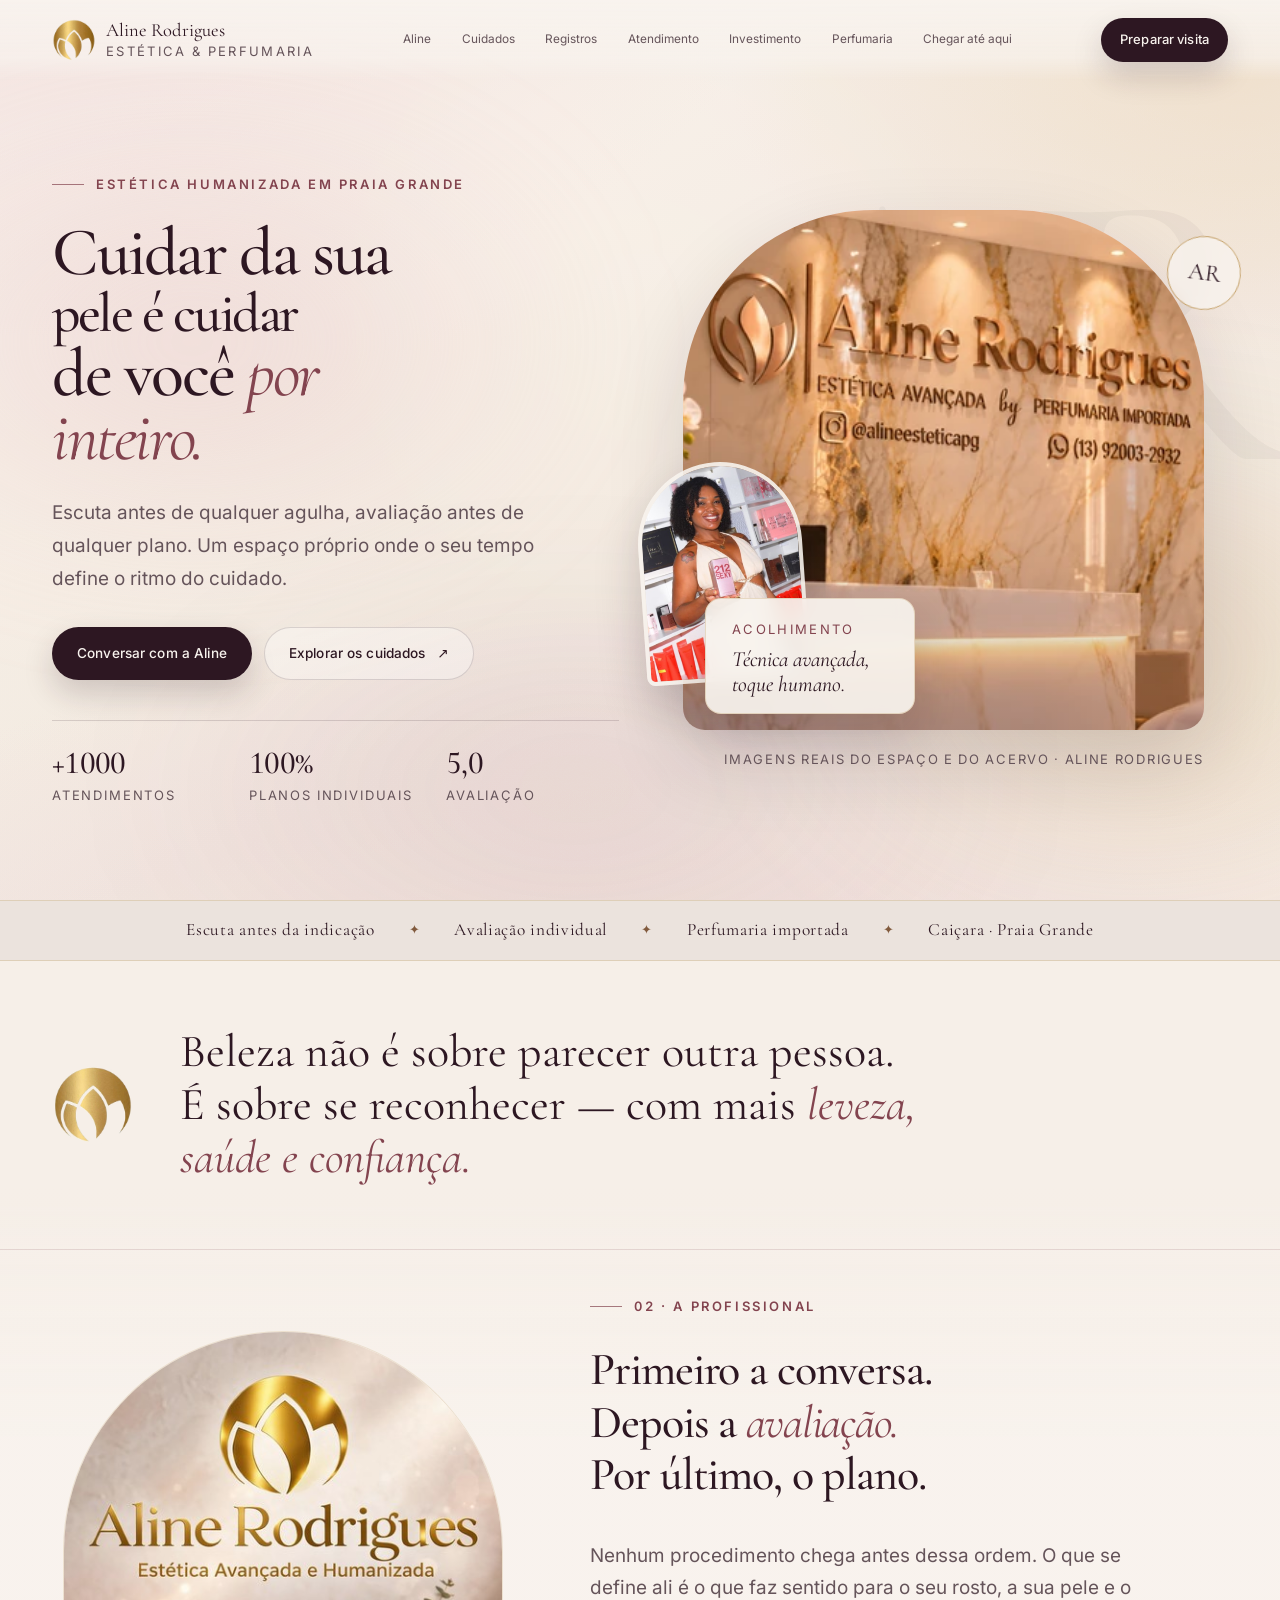
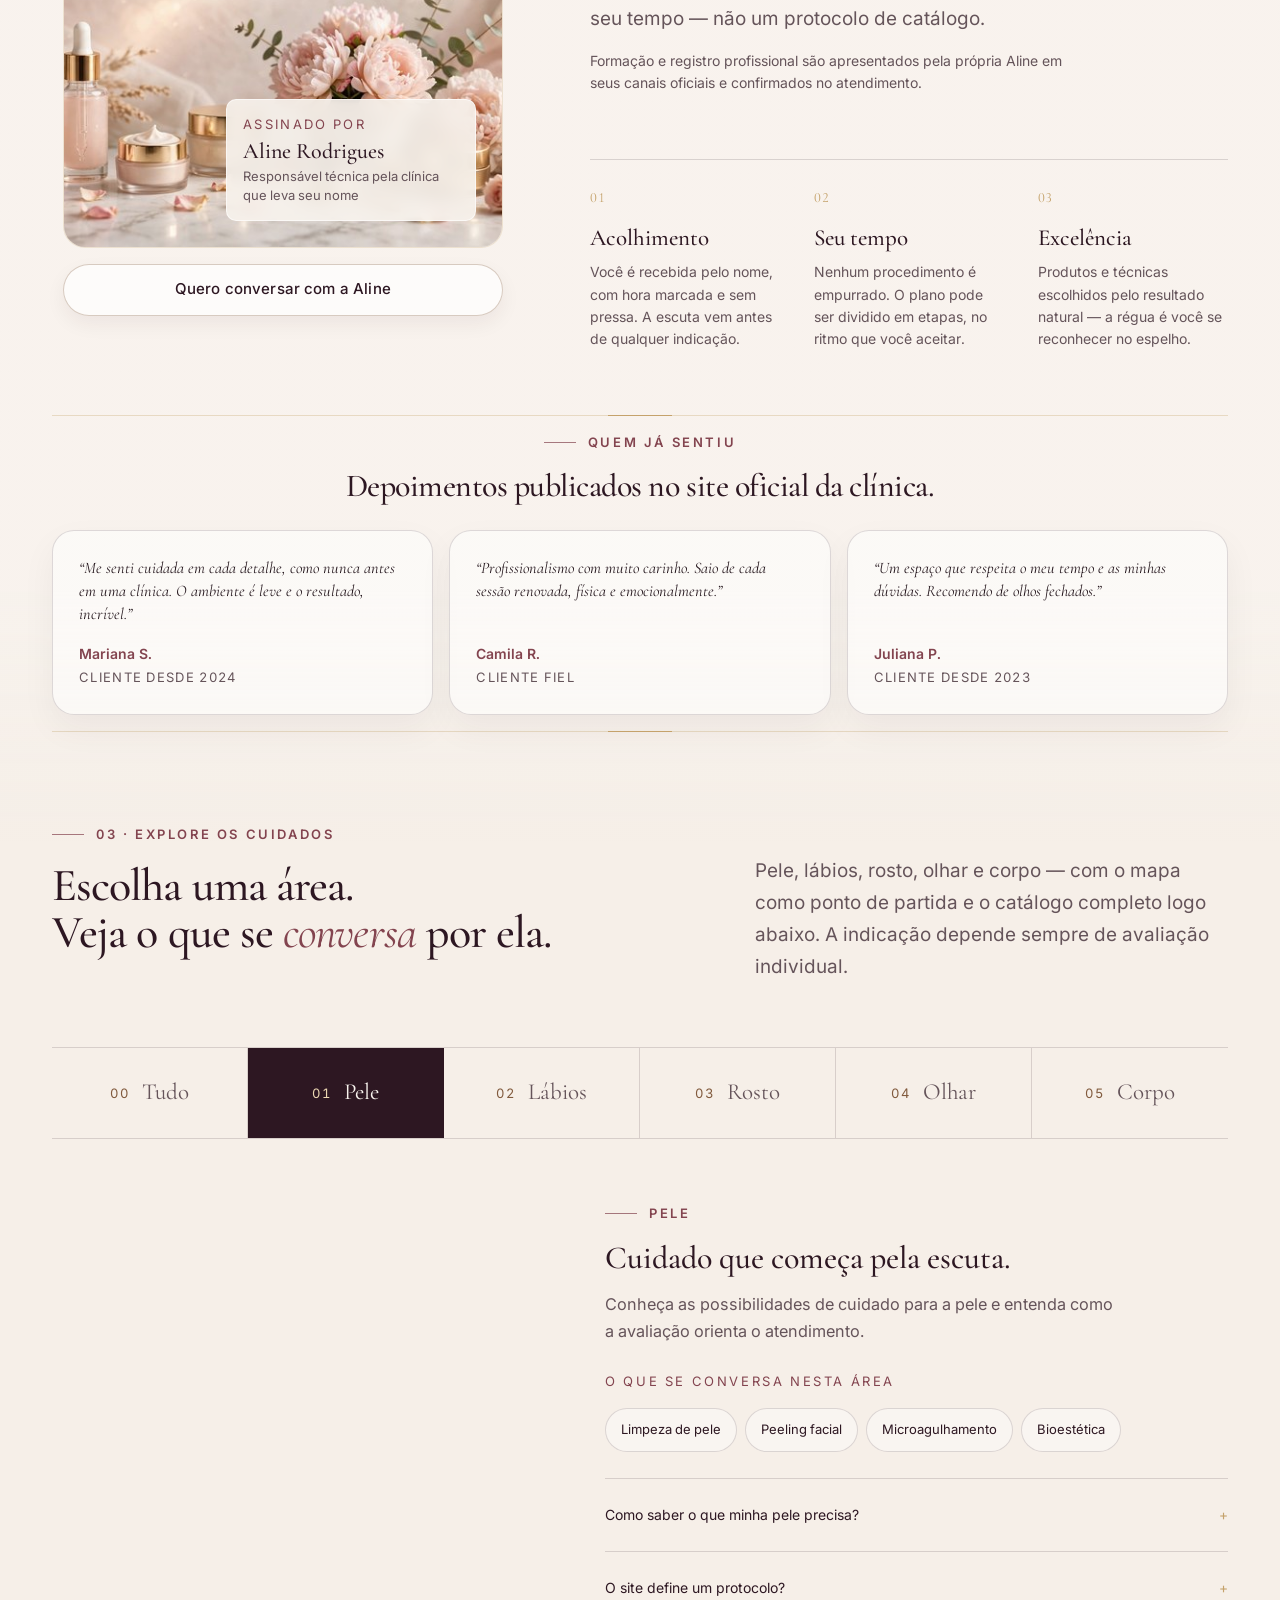
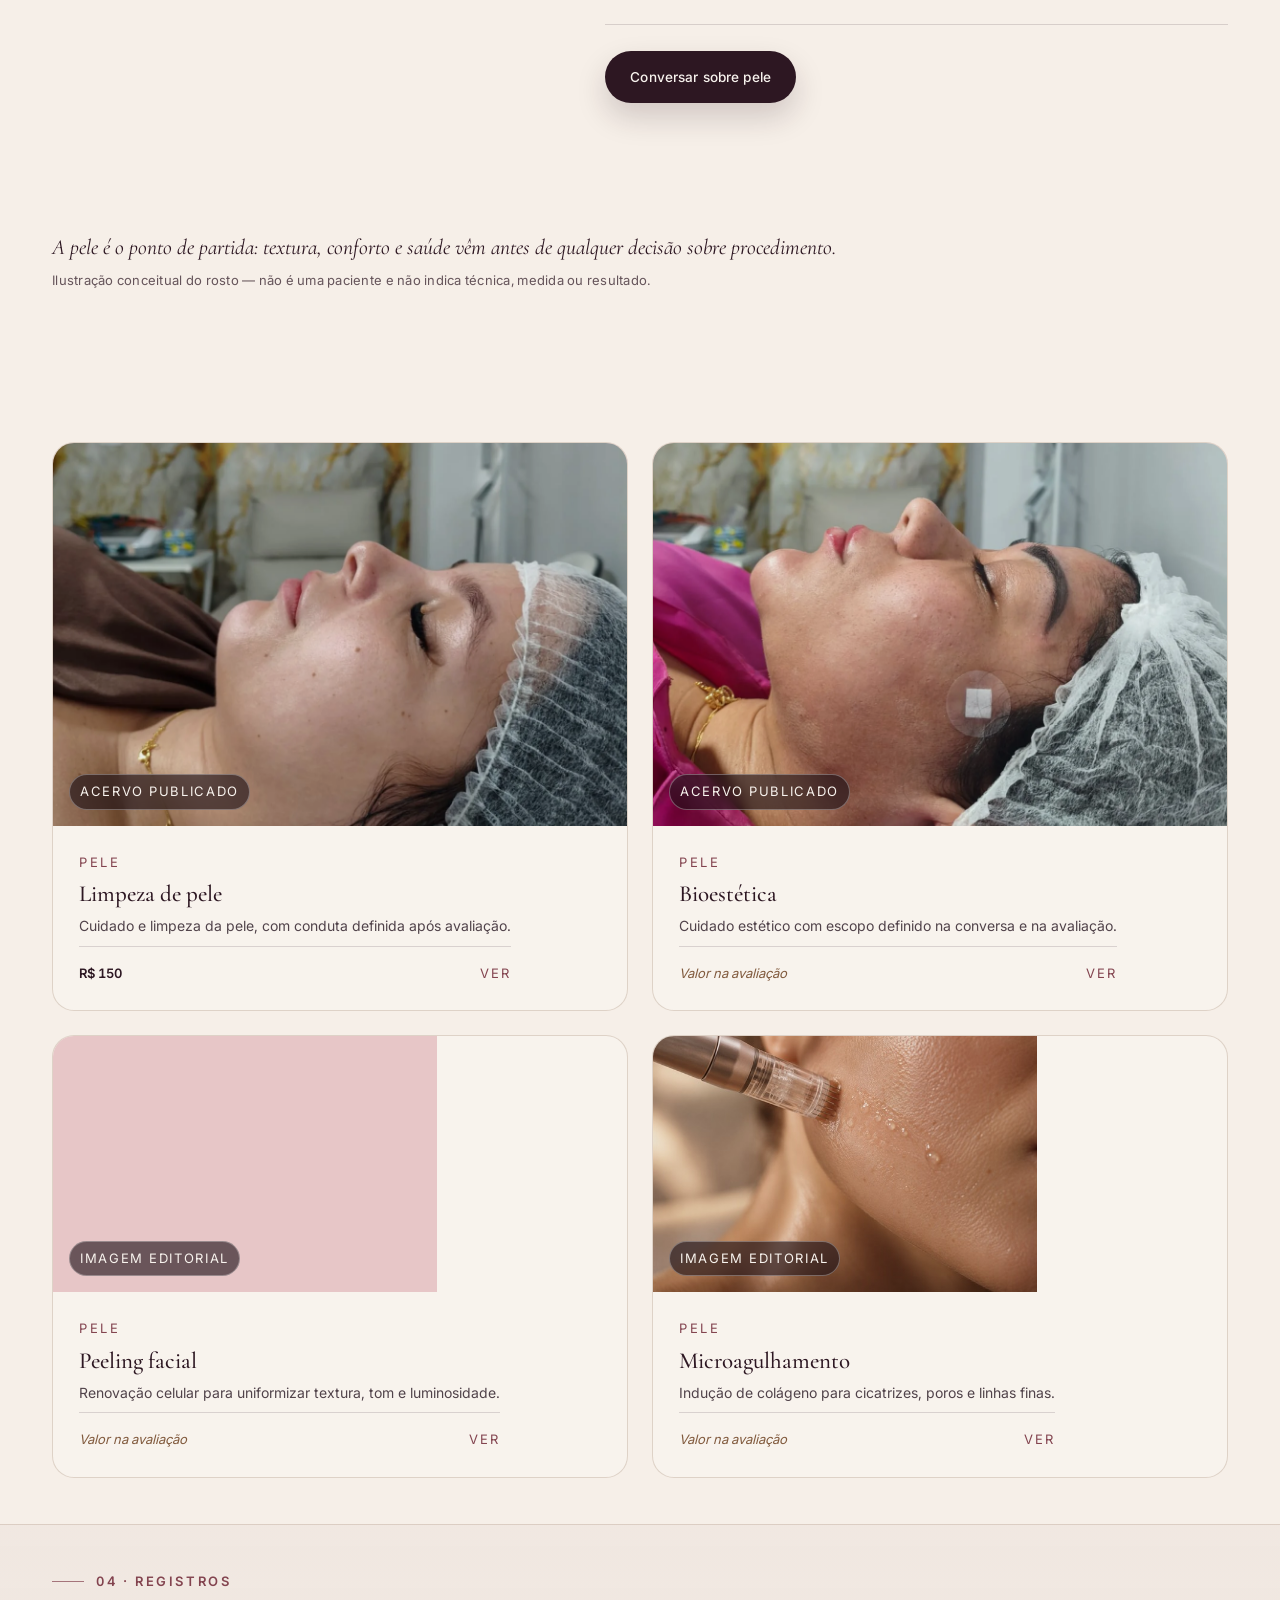
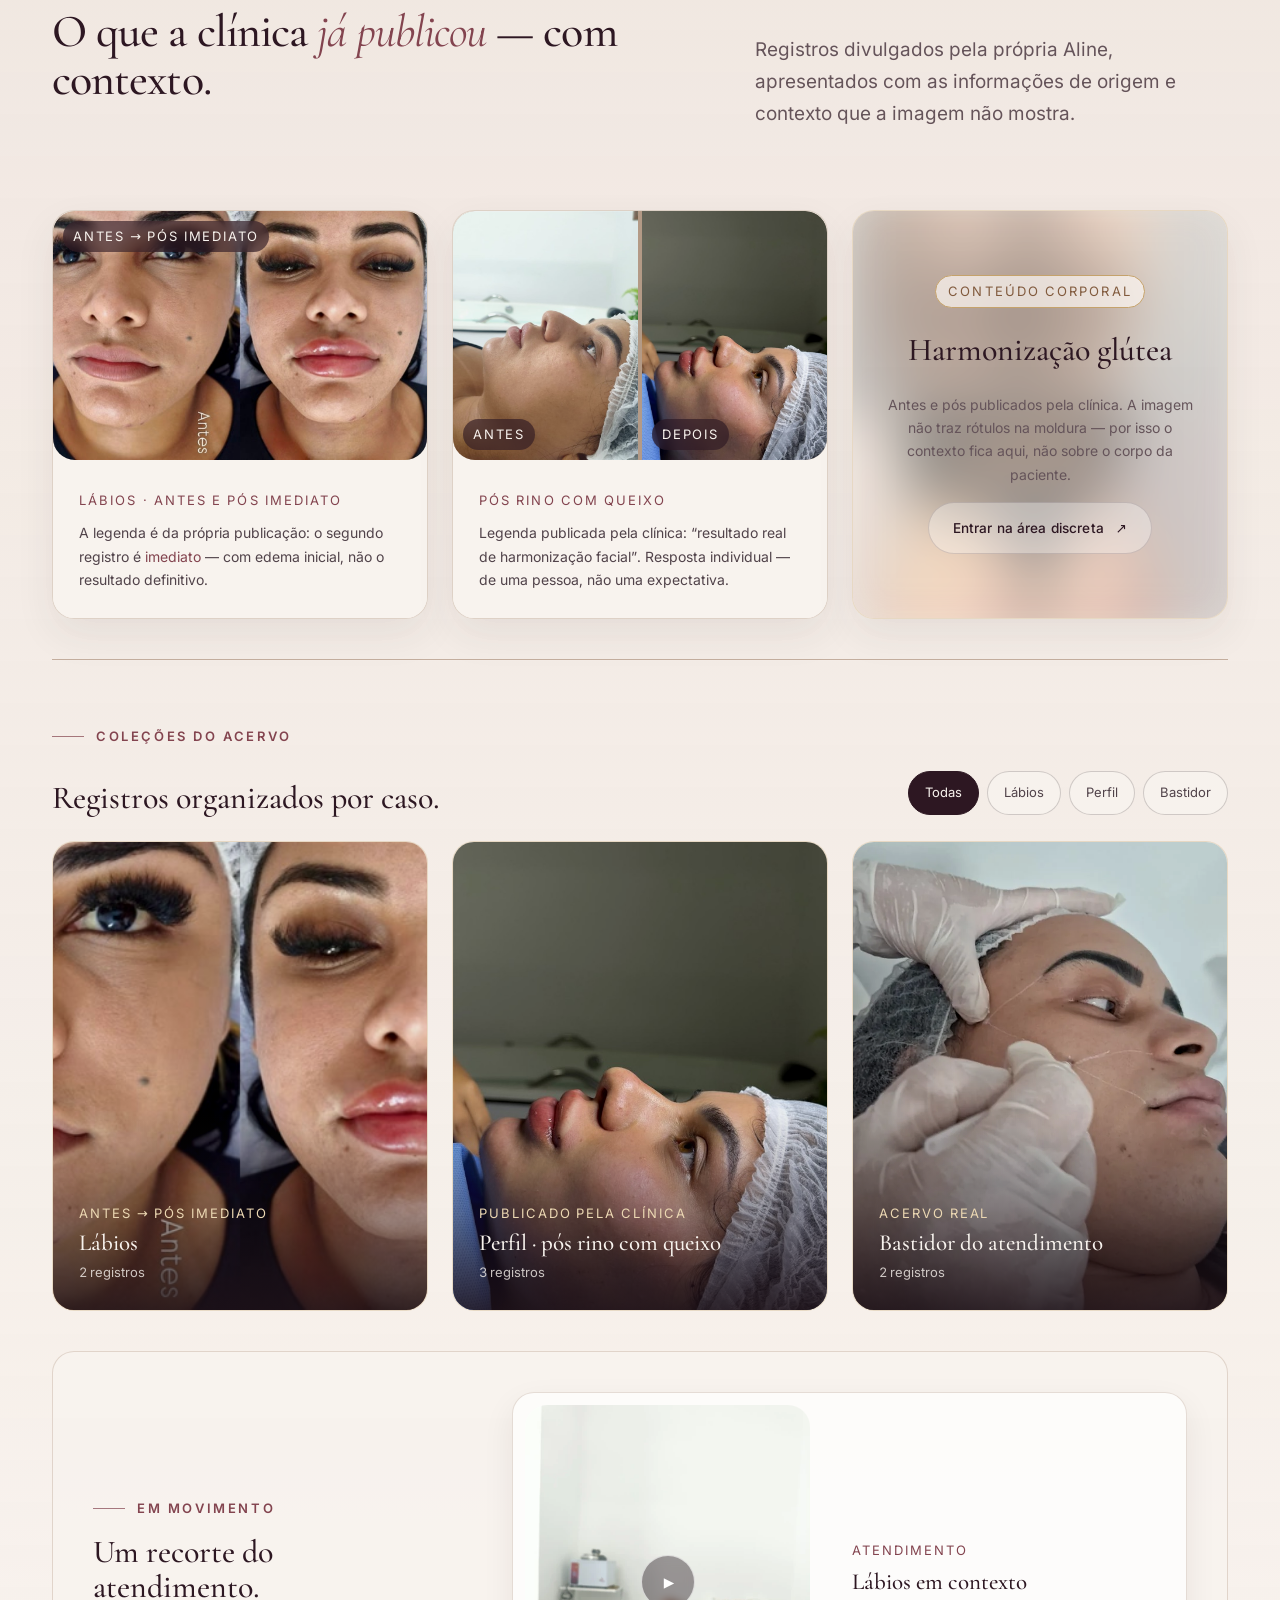
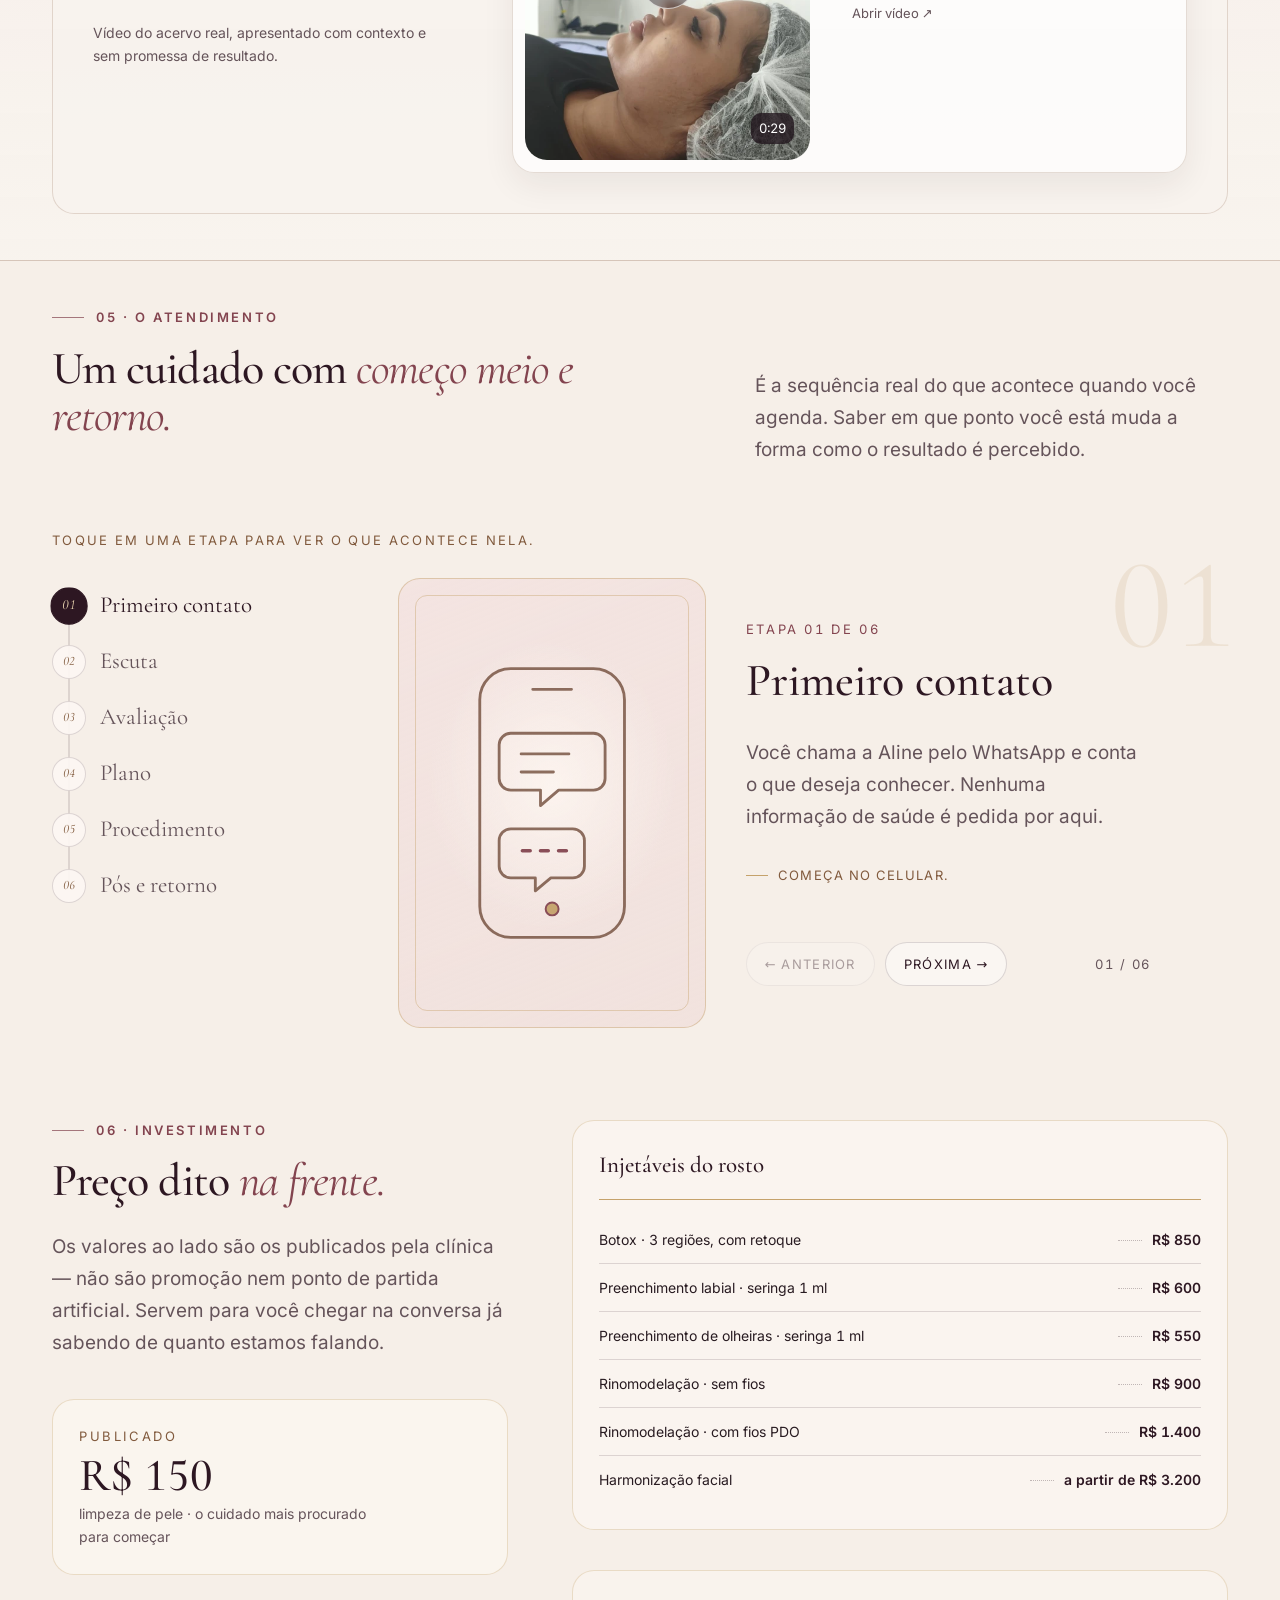
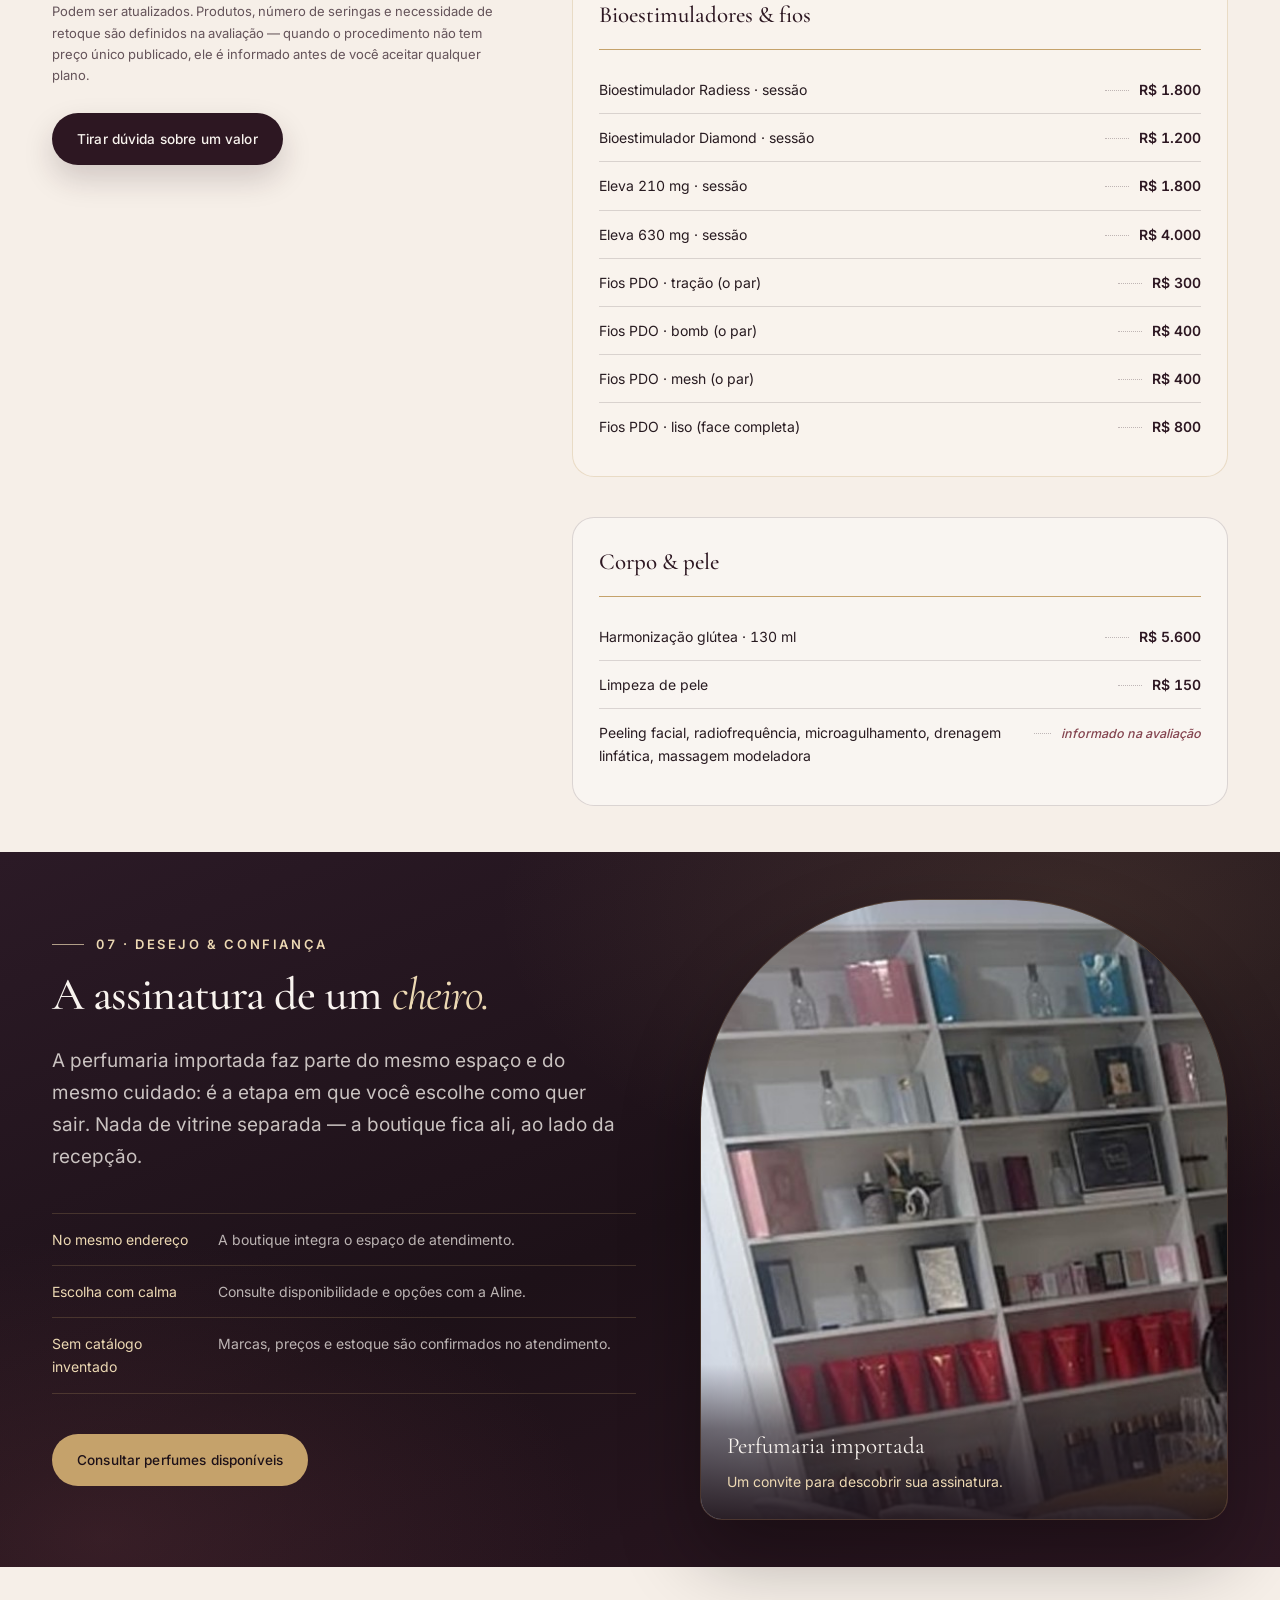
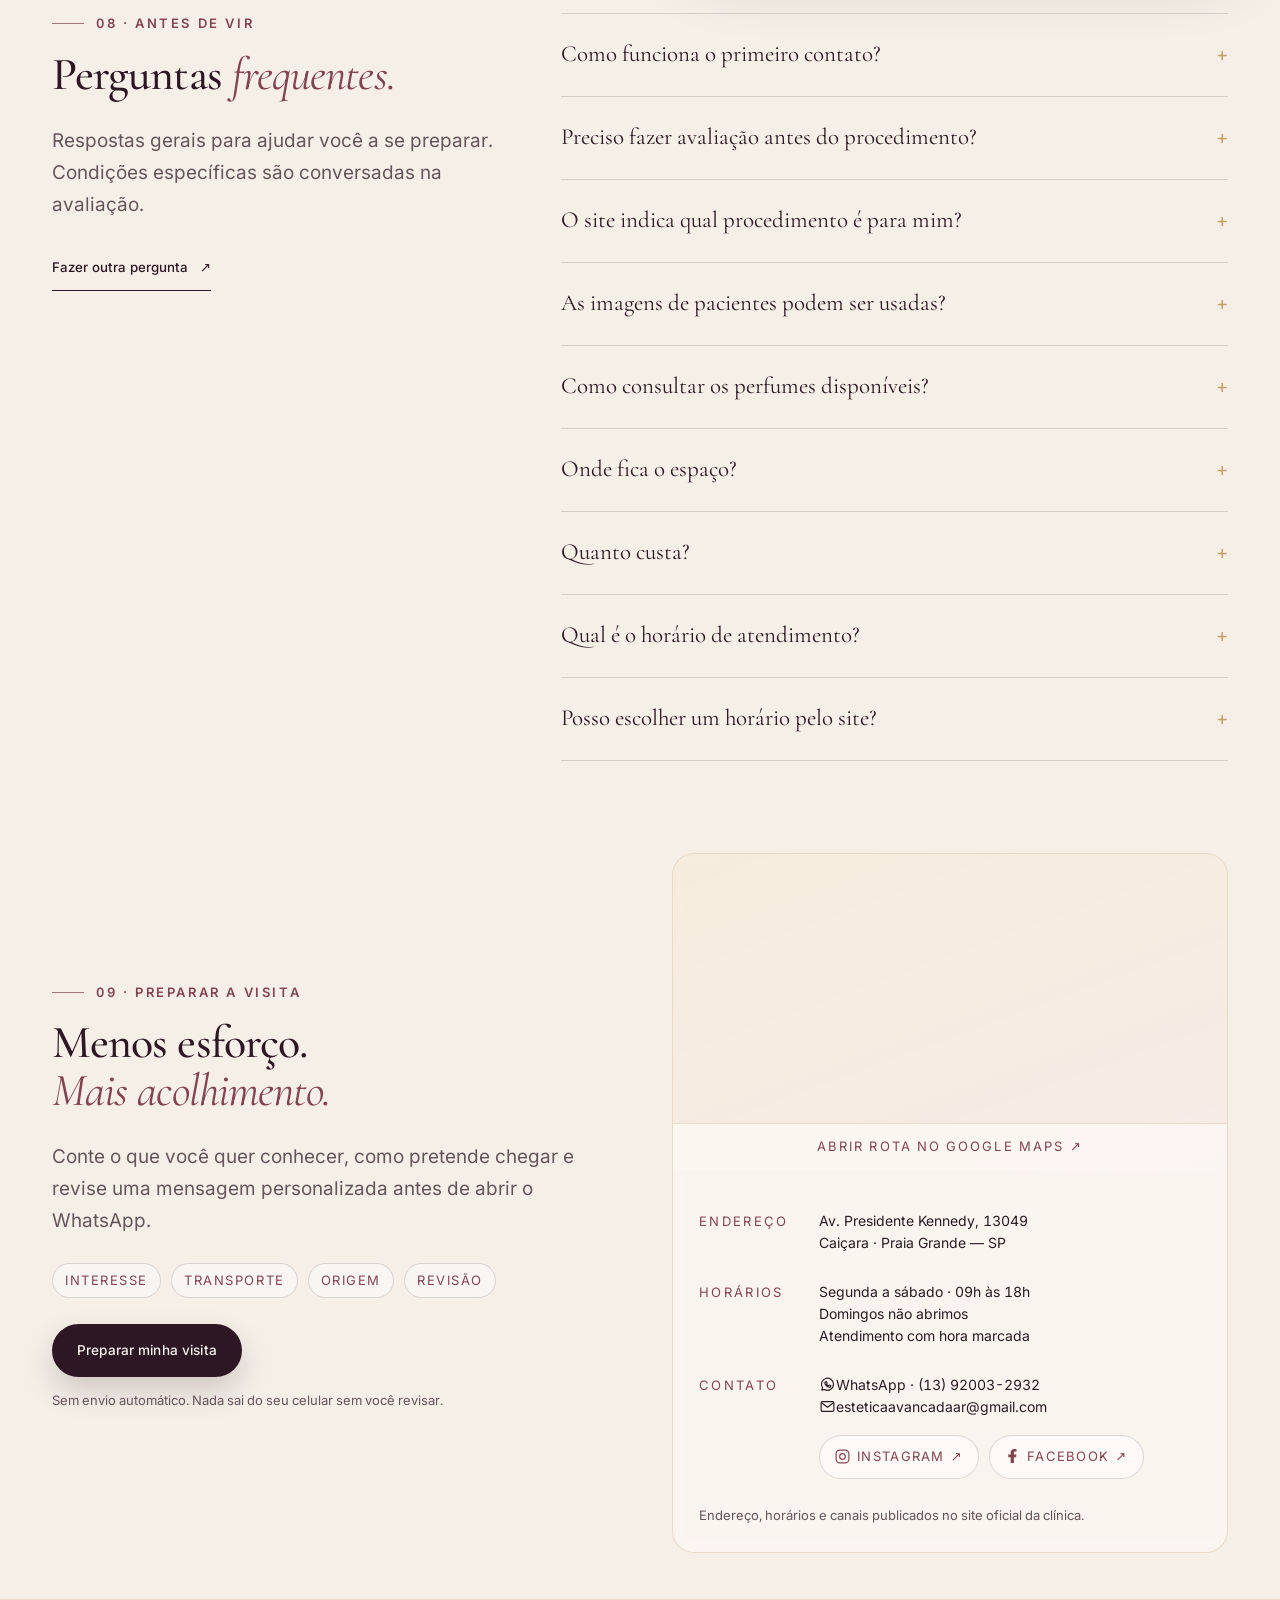
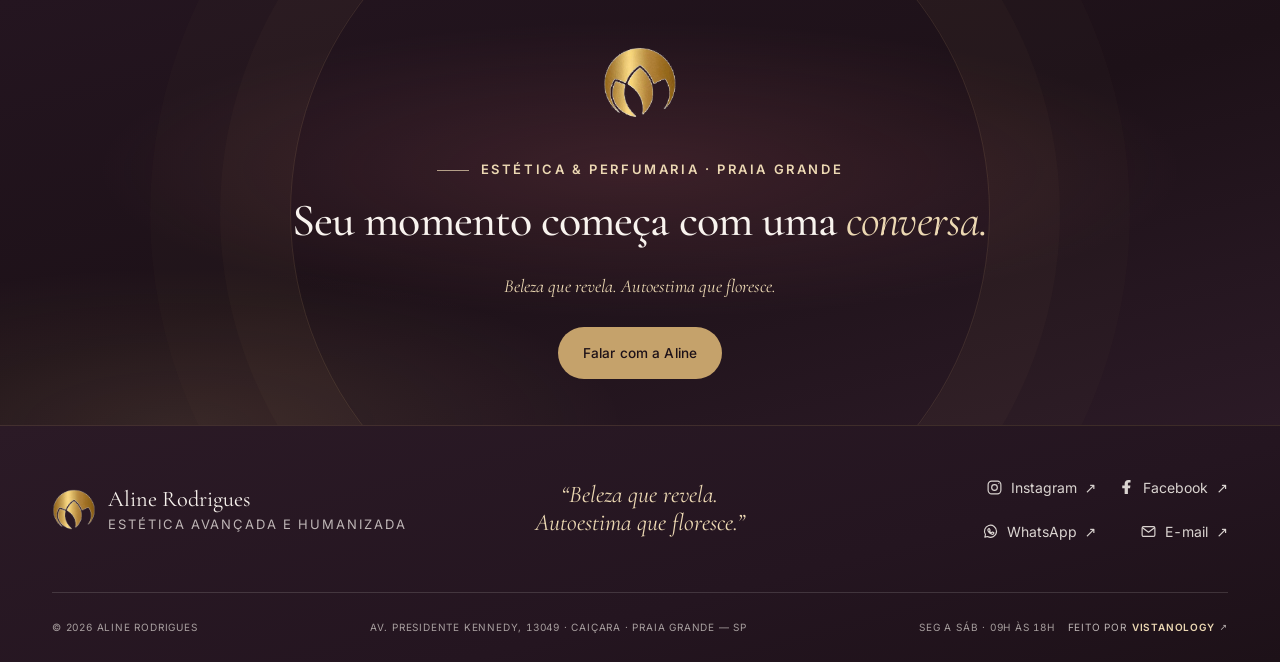
==== index.html @ 71f52aba "Publicar site Aline Rodrigues com URL limpa e CNAME" ====
<!DOCTYPE html>
<html lang="pt-BR">
<head>
  <meta charset="UTF-8">
  <meta name="viewport" content="width=device-width, initial-scale=1">
  <meta name="theme-color" content="#f8f3ee">
  <link rel="canonical" href="https://alinerodriguesestetica.com.br/">
  <meta name="robots" content="index,follow,max-image-preview:large">
  <title>Aline Rodrigues — Estética Avançada e Perfumaria | Praia Grande</title>
  <meta name="description" content="Estética avançada e humanizada em Praia Grande: escuta antes de qualquer agulha, avaliação individual, cuidados de pele, rosto, olhar, lábios e corpo, perfumaria importada.">
  <meta property="og:title" content="Aline Rodrigues — Estética Avançada e Perfumaria">
  <meta property="og:description" content="Cuidar da sua pele é cuidar de você por inteiro. Um espaço para você, em Praia Grande.">
  <meta property="og:type" content="website">
  <meta property="og:url" content="https://alinerodriguesestetica.com.br/">
  <meta property="og:site_name" content="Aline Rodrigues — Estética Avançada e Perfumaria">
  <meta property="og:locale" content="pt_BR">
  <meta property="og:image" content="https://alinerodriguesestetica.com.br/og-image.jpg">
  <meta property="og:image:secure_url" content="https://alinerodriguesestetica.com.br/og-image.jpg">
  <meta property="og:image:type" content="image/jpeg">
  <meta property="og:image:width" content="1200">
  <meta property="og:image:height" content="630">
  <meta property="og:image:alt" content="Recepção da Aline Rodrigues com iluminação acolhedora e boutique de perfumaria">
  <meta name="twitter:card" content="summary_large_image">
  <meta name="twitter:title" content="Aline Rodrigues — Estética Avançada e Perfumaria">
  <meta name="twitter:description" content="Cuidar da sua pele é cuidar de você por inteiro. Um espaço para você, em Praia Grande.">
  <meta name="twitter:image" content="https://alinerodriguesestetica.com.br/og-image.jpg">
  <link rel="icon" href="assets/logo-dourado.svg" type="image/svg+xml">
  <link rel="apple-touch-icon" href="apple-touch-icon.png">
  <link rel="preload" href="assets/media/space/space-acolhimento-1000.webp" imagesrcset="assets/media/space/space-acolhimento-640.webp 640w, assets/media/space/space-acolhimento-1000.webp 1000w, assets/media/space/space-acolhimento-1672.webp 1672w" imagesizes="(max-width: 600px) 92vw, (max-width: 820px) 80vw, 43vw" as="image" fetchpriority="high">
  <link rel="preload" href="assets/fonts/cormorant-garamond-latin.woff2" as="font" type="font/woff2" crossorigin>
  <link rel="preload" href="assets/fonts/inter-latin.woff2" as="font" type="font/woff2" crossorigin>
<link rel="stylesheet" href="styles.css?v=20261125-mobile-24">
  <script type="application/ld+json">
  {
    "@context": "https://schema.org",
    "@type": "BeautySalon",
    "@id": "https://alinerodriguesestetica.com.br/#salao",
    "name": "Aline Rodrigues — Estética Avançada e Perfumaria",
    "url": "https://alinerodriguesestetica.com.br/",
    "image": "https://alinerodriguesestetica.com.br/og-image.jpg",
    "logo": "https://alinerodriguesestetica.com.br/assets/logo-dourado.svg",
    "description": "Estética avançada e humanizada em Praia Grande: escuta antes de qualquer agulha, avaliação individual, cuidados de pele, rosto, olhar, lábios e corpo, perfumaria importada.",
    "telephone": "+55-13-92003-2932",
    "email": "esteticaavancadaar@gmail.com",
    "address": {
      "@type": "PostalAddress",
      "streetAddress": "Av. Presidente Kennedy, 13049",
      "addressLocality": "Praia Grande",
      "addressRegion": "SP",
      "postalCode": "11707-000",
      "addressCountry": "BR"
    },
    "areaServed": { "@type": "City", "name": "Praia Grande" },
    "sameAs": [
      "https://www.instagram.com/alineesteticapg/",
      "https://www.facebook.com/alineestetica"
    ],
    "hasMap": "https://www.google.com/maps/search/?api=1&query=Av.+Presidente+Kennedy,+13049,+Cai%C3%A7ara,+Praia+Grande+-+SP",
    "openingHoursSpecification": {
      "@type": "OpeningHoursSpecification",
      "dayOfWeek": ["Monday", "Tuesday", "Wednesday", "Thursday", "Friday", "Saturday"],
      "opens": "09:00",
      "closes": "18:00"
    }
  }
  </script>
</head>
<body>
  <a class="skip-link" href="#conteudo">Pular para o conteúdo</a>

  <!-- Fundo contínuo: as camadas cruzam entre si conforme a página avança. -->
  <div class="atmosphere" aria-hidden="true">
    <div class="atmo-base"></div>
    <div class="atmo-layer" data-tone="dawn"></div>
    <div class="atmo-layer" data-tone="nude"></div>
    <div class="atmo-layer" data-tone="rose"></div>
    <div class="atmo-layer" data-tone="noir"></div>
    <div class="atmo-glow"></div>
    <div class="atmo-veil atmo-veil-a"></div>
    <div class="atmo-veil atmo-veil-b"></div>
    <div class="atmo-veil atmo-veil-c"></div>
    <div class="atmo-grain"></div>
  </div>

  <div class="loader" id="loader" role="status" aria-live="polite">
    <div class="loader-orbit" aria-hidden="true"></div>
    <div class="loader-lockup">
      <img class="loader-logo" src="assets/media/logo-simbolo.webp" alt="" width="464" height="442">
      <p class="loader-brand">Aline Rodrigues</p>
      <p class="loader-descriptor">Estética &amp; Perfumaria</p>
    </div>
    <p class="loader-phrase" id="loader-phrase">Um espaço para você.</p>
    <div class="loader-line" aria-hidden="true"><span id="loader-bar"></span></div>
    <button class="loader-skip" id="loader-skip" type="button">Entrar no site</button>
  </div>

  <header class="site-header" id="site-header">
    <a class="brand" href="#inicio">
      <img src="assets/media/logo-simbolo.webp" alt="" width="44" height="44">
      <span class="brand-text">Aline Rodrigues<small>Estética &amp; Perfumaria</small></span>
    </a>
    <nav class="site-nav" id="site-nav" aria-label="Navegação principal">
      <a href="#aline">Aline</a>
      <a href="#cuidados">Cuidados</a>
      <a href="#resultados">Registros</a>
      <a href="#metodo">Atendimento</a>
      <a href="#investimento">Investimento</a>
      <a href="#perfumaria">Perfumaria</a>
      <a href="#visita">Chegar até aqui</a>
    </nav>
    <div class="header-actions">
      <button class="button button-small button-dark" type="button" data-open-flow>Preparar visita</button>
      <button class="menu-toggle" id="menu-toggle" type="button" aria-label="Abrir menu" aria-expanded="false" aria-controls="site-nav"><span></span><span></span></button>
    </div>
  </header>

  <main id="conteudo">

    <!-- 01 · Apresentação -->
    <section class="hero" id="inicio" data-tone="dawn" aria-labelledby="hero-title">
      <div class="hero-watermark" aria-hidden="true">AR</div>
      <div class="container hero-grid">
        <div class="hero-copy">
          <p class="eyebrow"><span>Estética humanizada em Praia Grande</span></p>
          <h1 id="hero-title"><span>Cuidar da sua</span><span>pele é cuidar</span><span>de você <em>por</em></span><span><em>inteiro.</em></span></h1>
          <p class="hero-lead">Escuta antes de qualquer agulha, avaliação antes de qualquer plano. Um espaço próprio onde o seu tempo define o ritmo do cuidado.</p>
          <div class="hero-actions">
            <button class="button button-dark" type="button" data-open-flow="Conversar com a Aline">Conversar com a Aline</button>
            <a class="button button-ghost" href="#cuidados">Explorar os cuidados <span aria-hidden="true">↗</span></a>
          </div>
          <ul class="hero-stats" aria-label="Números publicados pela clínica">
            <li><strong>+1000</strong><span>atendimentos</span></li>
            <li><strong>100%</strong><span>planos individuais</span></li>
            <li><strong>5,0</strong><span>avaliação</span></li>
          </ul>
        </div>
        <div class="hero-visual">
          <div class="hero-frame">
            <img id="hero-image" src="assets/media/space/space-acolhimento-1000.webp" srcset="assets/media/space/space-acolhimento-640.webp 640w, assets/media/space/space-acolhimento-1000.webp 1000w, assets/media/space/space-acolhimento-1672.webp 1672w" sizes="(max-width: 600px) 92vw, (max-width: 820px) 80vw, 43vw" alt="Recepção da Aline Rodrigues com parede marmorizada branca e dourada, iluminação acolhedora e prateleiras de perfumes" width="1672" height="941" fetchpriority="high" decoding="async">
          </div>
          <div class="hero-inset" aria-hidden="true">
            <img src="assets/media/hero/hero-cliente-768.jpg" srcset="assets/media/hero/hero-cliente-480.jpg 480w, assets/media/hero/hero-cliente-768.jpg 768w" sizes="170px" alt="" width="768" height="1024" decoding="async">
          </div>
          <div class="hero-note"><span>Acolhimento</span><p>Técnica avançada, toque humano.</p></div>
          <div class="hero-stamp" aria-hidden="true"><span>AR</span></div>
          <p class="hero-caption">Imagens reais do espaço e do acervo · Aline Rodrigues</p>
        </div>
      </div>
    </section>

    <div class="brand-ribbon" aria-label="Pilares da marca">
      <div><span>Escuta antes da indicação</span><i>✦</i><span>Avaliação individual</span><i>✦</i><span>Perfumaria importada</span><i>✦</i><span>Caiçara · Praia Grande</span></div>
    </div>

<section class="manifesto" data-tone="nude" aria-label="Nosso olhar">
      <div class="container manifesto-grid">
        <img src="assets/media/logo-simbolo.webp" alt="" width="82" height="82" loading="lazy">
        <p>Beleza não é sobre parecer outra pessoa.<br>É sobre se reconhecer — com mais <em>leveza, saúde e confiança.</em></p>
      </div>
    </section>
    
    <!-- 03 · A profissional e a filosofia -->
    <section class="section section-about" id="aline" data-tone="rose" aria-labelledby="aline-title">
      <div class="container about-grid">
        <div class="about-visual reveal">
          <figure><img src="assets/media/brand/aline-retrato-novo-456.jpg" srcset="assets/media/brand/aline-retrato-novo-360.jpg 360w, assets/media/brand/aline-retrato-novo-456.jpg 456w" sizes="(max-width: 820px) 88vw, 42vw" alt="Aline Rodrigues, responsável técnica da clínica, em pé diante das prateleiras da perfumaria importada" width="456" height="536" loading="lazy">
            <div class="about-signature"><span>Assinado por</span><strong>Aline Rodrigues</strong><small>Responsável técnica pela clínica que leva seu nome</small></div>
          </figure>
          <button class="text-link about-cta" type="button" data-open-flow="Conversar com a Aline">Quero conversar com a Aline</button>
        </div>
        <div class="about-copy reveal">
          <p class="eyebrow">02 · A profissional</p>
          <h2 class="display" id="aline-title">Primeiro a conversa.<br>Depois a <em>avaliação.</em><br>Por último, o plano.</h2>
          <p class="lead">Nenhum procedimento chega antes dessa ordem. O que se define ali é o que faz sentido para o seu rosto, a sua pele e o seu tempo — não um protocolo de catálogo.</p>
          <p class="about-note">Formação e registro profissional são apresentados pela própria Aline em seus canais oficiais e confirmados no atendimento.</p>
          <div class="pillars">
            <article><span>01</span><h3>Acolhimento</h3><p>Você é recebida pelo nome, com hora marcada e sem pressa. A escuta vem antes de qualquer indicação.</p></article>
            <article><span>02</span><h3>Seu tempo</h3><p>Nenhum procedimento é empurrado. O plano pode ser dividido em etapas, no ritmo que você aceitar.</p></article>
            <article><span>03</span><h3>Excelência</h3><p>Produtos e técnicas escolhidos pelo resultado natural — a régua é você se reconhecer no espelho.</p></article>
          </div>
        </div>
      </div>
      <!-- Depoimentos integrados -->
      <div class="container testimonials-integrated reveal" aria-labelledby="voices-title">
        <div class="testimonials-header">
          <p class="eyebrow">Quem já sentiu</p>
          <h3 id="voices-title">Depoimentos publicados no site oficial da clínica.</h3>
        </div>
        <div class="testimonials-grid">
          <blockquote class="testimonial-card">
            <p>“Me senti cuidada em cada detalhe, como nunca antes em uma clínica. O ambiente é leve e o resultado, incrível.”</p>
            <footer>
              <span class="client-name">Mariana S.</span>
              <small>Cliente desde 2024</small>
            </footer>
          </blockquote>
          <blockquote class="testimonial-card">
            <p>“Profissionalismo com muito carinho. Saio de cada sessão renovada, física e emocionalmente.”</p>
            <footer>
              <span class="client-name">Camila R.</span>
              <small>Cliente fiel</small>
            </footer>
          </blockquote>
          <blockquote class="testimonial-card">
            <p>“Um espaço que respeita o meu tempo e as minhas dúvidas. Recomendo de olhos fechados.”</p>
            <footer>
              <span class="client-name">Juliana P.</span>
              <small>Cliente desde 2023</small>
            </footer>
          </blockquote>
        </div>
      </div>
    </section>
    
    <!-- 04 · Explore os cuidados (áreas + catálogo em uma experiência só) -->
    <section class="section section-cares" id="cuidados" data-tone="nude" aria-labelledby="cares-title">
      <div class="container">
        <div class="section-heading split-heading reveal">
          <div><p class="eyebrow">03 · Explore os cuidados</p><h2 class="display" id="cares-title">Escolha uma área.<br>Veja o que se <em>conversa</em> por ela.</h2></div>
          <p class="lead">Pele, lábios, rosto, olhar e corpo — com o mapa como ponto de partida e o catálogo completo logo abaixo. A indicação depende sempre de avaliação individual.</p>
        </div>
        <div class="mobile-care-summary" aria-label="Dois cuidados em destaque">
          <p><strong>Limpeza de pele</strong><span>R$ 150</span></p>
          <p><strong>Peeling facial</strong><span>Valor informado na avaliação</span></p>
          <button type="button" class="mobile-care-open" data-open-mobile-care>Explorar áreas do rosto <span aria-hidden="true">↗</span></button>
        </div>

        <div class="care-tabs" role="tablist" aria-label="Áreas de cuidado">
          <button class="care-tab" type="button" role="tab" id="tab-todos" aria-selected="false" aria-controls="care-panel" tabindex="-1" data-care="todos"><span>00</span>Tudo</button>
          <button class="care-tab is-active" type="button" role="tab" id="tab-pele" aria-selected="true" aria-controls="care-panel" data-care="pele"><span>01</span>Pele</button>
          <button class="care-tab" type="button" role="tab" id="tab-labios" aria-selected="false" aria-controls="care-panel" tabindex="-1" data-care="labios"><span>02</span>Lábios</button>
          <button class="care-tab" type="button" role="tab" id="tab-rosto" aria-selected="false" aria-controls="care-panel" tabindex="-1" data-care="rosto"><span>03</span>Rosto</button>
          <button class="care-tab" type="button" role="tab" id="tab-olhar" aria-selected="false" aria-controls="care-panel" tabindex="-1" data-care="olhar"><span>04</span>Olhar</button>
          <button class="care-tab" type="button" role="tab" id="tab-corpo" aria-selected="false" aria-controls="care-panel" tabindex="-1" data-care="corpo"><span>05</span>Corpo</button>
        </div>

        <div class="care-panel" id="care-panel" role="tabpanel" aria-labelledby="tab-pele" tabindex="0">
          <div class="care-map-column reveal">
            <div class="face-map" id="care-map">
              <div class="face-map-stage">
                <svg class="face-map-svg" viewBox="0 0 420 540" role="img" aria-label="Mapa ilustrativo de um rosto com as regiões pele, fronte, olhar, malar e lábios">
                  <defs>
                    <linearGradient id="mapSkin" x1="0" y1="0" x2="1" y2="1">
                      <stop offset="0" stop-color="#e8c9c2" stop-opacity=".22"/><stop offset="1" stop-color="#8b5c66" stop-opacity=".07"/>
                    </linearGradient>
                    <radialGradient id="mapGlow">
                      <stop offset="0" stop-color="#c98f86" stop-opacity=".55"/><stop offset=".65" stop-color="#a45f65" stop-opacity=".2"/><stop offset="1" stop-color="#a45f65" stop-opacity="0"/>
                    </radialGradient>
                    <filter id="mapSoft" x="-40%" y="-40%" width="180%" height="180%"><feGaussianBlur stdDeviation="9"/></filter>
                  </defs>
                  <g class="map-line" fill="none" stroke-linecap="round" stroke-linejoin="round" aria-hidden="true">
                    <path class="map-hair" d="M114 214c-8-100 40-146 96-146s104 46 96 146"/>
                    <path class="map-hair" d="M210 122c60 0 100 30 96 82 4 52-4 100-18 142-16 44-40 74-78 90-38-16-62-46-78-90-14-42-22-90-18-142-4-52 36-82 96-82Z"/>
                    <path class="map-hair" d="M142 238c18-14 42-14 56-4M222 234c14-10 38-10 56 4"/>
                    <path class="map-hair" d="M144 258c13-13 35-13 48 0-13 11-35 11-48 0ZM228 258c13-13 35-13 48 0-13 11-35 11-48 0Z"/>
                    <path class="map-hair" d="M210 272c-2 30-8 48-2 56 5 6 14 5 19-2"/>
                    <path class="map-hair" d="M172 386c16-13 30-17 38-10 8-7 22-3 38 10-16 19-60 19-76 0ZM172 386c24 6 44 6 76 0"/>
                    <path class="map-hair" d="M160 424c6 24-4 44-26 60M260 424c-6 24 4 44 26 60"/>
                  </g>
                  <g class="map-region is-active" data-region="pele" role="button" tabindex="0" aria-label="Selecionar pele do rosto">
                    <rect class="map-hit" x="112" y="130" width="196" height="290"/>
                    <path class="map-glow" d="M210 122c60 0 100 30 96 82 4 52-4 100-18 142-16 44-40 74-78 90-38-16-62-46-78-90-14-42-22-90-18-142-4-52 36-82 96-82Z" fill="url(#mapGlow)" filter="url(#mapSoft)"/>
                    <path class="map-outline" d="M210 138c52 0 86 26 82 70 4 46-4 88-16 126-14 38-34 66-66 82-32-16-52-44-66-82-12-38-20-80-16-126-4-44 30-70 82-70Z"/>
                  </g>
                  <g class="map-region" data-region="fronte" role="button" tabindex="0" aria-label="Selecionar região da fronte">
                    <rect class="map-hit" x="118" y="128" width="184" height="92"/>
                    <ellipse class="map-glow" cx="210" cy="172" rx="78" ry="40" fill="url(#mapGlow)" filter="url(#mapSoft)"/>
                    <path class="map-outline" d="M118 216C114 168 154 130 210 130S306 168 302 216C270 202 150 202 118 216Z"/>
                  </g>
                  <g class="map-region" data-region="olhar" role="button" tabindex="0" aria-label="Selecionar região do olhar">
                    <rect class="map-hit" x="130" y="224" width="160" height="58"/>
                    <ellipse class="map-glow" cx="168" cy="254" rx="42" ry="24" fill="url(#mapGlow)" filter="url(#mapSoft)"/>
                    <ellipse class="map-glow" cx="252" cy="254" rx="42" ry="24" fill="url(#mapGlow)" filter="url(#mapSoft)"/>
                    <path class="map-outline" d="M138 252c15-20 47-20 62 0-15 20-47 20-62 0ZM220 252c15-20 47-20 62 0-15 20-47 20-62 0Z"/>
                  </g>
                  <g class="map-region" data-region="malar" role="button" tabindex="0" aria-label="Selecionar região malar">
                    <rect class="map-hit" x="118" y="276" width="184" height="80"/>
                    <ellipse class="map-glow" cx="150" cy="320" rx="36" ry="44" fill="url(#mapGlow)" filter="url(#mapSoft)"/>
                    <ellipse class="map-glow" cx="270" cy="320" rx="36" ry="44" fill="url(#mapGlow)" filter="url(#mapSoft)"/>
                    <path class="map-outline" d="M128 284c20 6 34 30 36 62-20 4-36-12-42-36-3-13-1-20 6-26ZM292 284c-20 6-34 30-36 62 20 4 36-12 42-36 3-13 1-20-6-26Z"/>
                  </g>
                  <g class="map-region" data-region="labios" role="button" tabindex="0" aria-label="Selecionar região labial">
                    <rect class="map-hit" x="158" y="358" width="104" height="58"/>
                    <ellipse class="map-glow" cx="210" cy="388" rx="48" ry="28" fill="url(#mapGlow)" filter="url(#mapSoft)"/>
                    <path class="map-outline" d="M166 386c18-15 34-19 44-11 10-8 26-4 44 11-18 22-70 22-88 0Z"/>
                  </g>
                </svg>
                <span class="map-tag" data-region="pele" role="button" tabindex="0" aria-label="Selecionar pele" aria-pressed="true" style="--x:5%;--y:17%">Pele</span>
                <span class="map-tag" data-region="fronte" role="button" tabindex="0" aria-label="Selecionar fronte" aria-pressed="false" style="--x:95%;--y:23%">Fronte</span>
                <span class="map-tag" data-region="olhar" role="button" tabindex="0" aria-label="Selecionar olhar" aria-pressed="false" style="--x:96%;--y:44%">Olhar</span>
                <span class="map-tag" data-region="malar" role="button" tabindex="0" aria-label="Selecionar malar" aria-pressed="false" style="--x:4%;--y:57%">Malar</span>
                <span class="map-tag" data-region="labios" role="button" tabindex="0" aria-label="Selecionar lábios" aria-pressed="false" style="--x:94%;--y:72%">Lábios</span>
              </div>
            </div>
          </div>

          <div class="care-content">
            <p class="eyebrow" id="care-kicker">Pele</p>
            <h3 class="care-title" id="care-title">Cuidado que começa pela escuta.</h3>
            <p class="care-description" id="care-description">Conheça as possibilidades de cuidado para a pele e entenda como a avaliação orienta o atendimento.</p>
            <p class="care-lead-label">O que se conversa nesta área</p>
            <div class="care-services" id="care-services"></div>
            <div class="care-faq" id="care-faq"></div>
            <button class="button button-dark" id="care-cta" type="button">Conversar sobre pele</button>
          </div>
          <div class="care-notes">
            <p class="care-map-note" id="care-map-note">A pele é o ponto de partida.</p>
            <p class="explorer-note">Ilustração conceitual do rosto — não é uma paciente e não indica técnica, medida ou resultado.</p>
          </div>
        </div>

        <div class="catalog-head reveal">
          <div><p class="eyebrow">Catálogo</p><h3 class="display">Todos os cuidados, <em>em um lugar só.</em></h3><button class="info-hint" type="button" aria-label="Sobre o catálogo" data-note="Cada cartão abre a explicação geral do cuidado, os cuidados e as limitações. Nada aqui substitui avaliação, diagnóstico ou orientação profissional.">i</button></div>
          <label class="search-field"><span class="sr-only">Buscar procedimento</span><svg viewBox="0 0 24 24" aria-hidden="true"><circle cx="11" cy="11" r="7"></circle><path d="m20 20-4-4"></path></svg><input id="procedure-search" type="search" placeholder="Buscar por nome" autocomplete="off"></label>
        </div>
        <div class="procedure-grid" id="procedure-grid"></div>
        <div class="empty-state" id="procedure-empty" hidden><p>Nenhum cuidado encontrado com esse termo.</p><button class="text-link" type="button" id="clear-search">Ver todos</button></div>
      </div>
    </section>

    <!-- 05 · Registros e acervo clínico -->
    <section class="section section-results" id="resultados" data-tone="rose" aria-labelledby="results-title">
      <div class="container">
        <div class="section-heading split-heading reveal">
          <div><p class="eyebrow">04 · Registros</p><h2 class="display" id="results-title">O que a clínica <em>já publicou</em> — com contexto.</h2></div>
          <p class="lead">Registros divulgados pela própria Aline, apresentados com as informações de origem e contexto que a imagem não mostra.</p>
        </div>

        <div class="published-band reveal">
          <div class="published-grid">
            <figure class="published-card">
              <div class="published-pair is-single">
                <span class="pair-plate is-wide"><img src="assets/media/official/case-labios-before-pos-1200.jpg" srcset="assets/media/official/case-labios-before-pos-320.jpg 320w, assets/media/official/case-labios-before-pos-640.jpg 640w, assets/media/official/case-labios-before-pos-1200.jpg 1200w" sizes="(max-width: 820px) 44vw, 340px" alt="Registro publicado pela clínica na ordem de leitura correta: Antes à esquerda e Pós imediato à direita, com rótulos originais preservados" width="1200" height="680" loading="lazy"><small>Antes → Pós imediato</small></span>
              </div>
              <figcaption><span class="caption-kicker">Lábios · antes e pós imediato</span><p>A legenda é da própria publicação: o segundo registro é <em>imediato</em> — com edema inicial, não o resultado definitivo.</p></figcaption>
            </figure>
            <figure class="published-card">
              <div class="published-pair">
                <span class="pair-plate"><img src="assets/media/official/case-perfil-antes-640.jpg" srcset="assets/media/official/case-perfil-antes-640.jpg 640w, assets/media/official/case-perfil-antes-1200.jpg 1200w" sizes="(max-width: 820px) 44vw, 300px" alt="Perfil antes, publicado pela clínica com a legenda Antes" width="640" height="853" loading="lazy"><small>Antes</small></span>
                <span class="pair-plate"><img src="assets/media/official/case-perfil-depois-640.jpg" srcset="assets/media/official/case-perfil-depois-640.jpg 640w, assets/media/official/case-perfil-depois-1200.jpg 1200w" sizes="(max-width: 820px) 44vw, 300px" alt="Mesmo perfil depois, publicado pela clínica com a legenda Depois" width="640" height="853" loading="lazy"><small>Depois</small></span>
              </div>
              <figcaption><span class="caption-kicker">Pós rino com queixo</span><p>Legenda publicada pela clínica: “resultado real de harmonização facial”. Resposta individual — de uma pessoa, não uma expectativa.</p></figcaption>
            </figure>
            <figure class="published-card is-gated">
              <span class="gate-blur" aria-hidden="true"><img src="assets/media/official/case-gluteo-montage-320.jpg" alt="" width="320" height="568" loading="lazy"></span>
              <div class="gate-cover"><span class="gate-tag">Conteúdo corporal</span><strong>Harmonização glútea</strong><p>Antes e pós publicados pela clínica. A imagem não traz rótulos na moldura — por isso o contexto fica aqui, não sobre o corpo da paciente.</p><button class="button button-ghost" type="button" data-open-body>Entrar na área discreta <span aria-hidden="true">↗</span></button></div>
            </figure>
          </div>
        </div>

        <div class="case-section">
          <div class="case-heading reveal">
            <div><p class="eyebrow">Coleções do acervo</p><h3>Registros organizados por caso.</h3></div>
            <div class="result-filters" role="group" aria-label="Filtrar coleções">
              <button class="filter is-active" type="button" data-result-filter="todos" aria-pressed="true">Todas</button>
              <button class="filter" type="button" data-result-filter="labios" aria-pressed="false">Lábios</button>
              <button class="filter" type="button" data-result-filter="perfil" aria-pressed="false">Perfil</button>
              <button class="filter" type="button" data-result-filter="bastidor" aria-pressed="false">Bastidor</button>
            </div>
          </div>
          <div class="case-grid">
            <button class="case-card reveal" type="button" data-case="labios" data-result-category="labios"><img src="assets/media/official/case-labios-before-pos-640.jpg" srcset="assets/media/official/case-labios-before-pos-320.jpg 320w, assets/media/official/case-labios-before-pos-640.jpg 640w, assets/media/official/case-labios-before-pos-1200.jpg 1200w" sizes="(max-width: 700px) 88vw, 300px" alt="Antes à esquerda e Pós imediato à direita; rótulos originais preservados" width="640" height="364" loading="lazy"><span><small>Antes → Pós imediato</small><strong>Lábios</strong><em>2 registros</em></span></button>
            <button class="case-card reveal" type="button" data-case="perfil" data-result-category="perfil"><img src="assets/media/official/case-perfil-depois-640.jpg" srcset="assets/media/official/case-perfil-depois-640.jpg 640w, assets/media/official/case-perfil-depois-1200.jpg 1200w" sizes="(max-width: 700px) 88vw, 300px" alt="Perfil publicado pela clínica como depois" width="640" height="853" loading="lazy"><span><small>Publicado pela clínica</small><strong>Perfil · pós rino com queixo</strong><em>3 registros</em></span></button>
            <button class="case-card reveal" type="button" data-case="bastidor" data-result-category="bastidor"><img src="assets/media/care-k-front.webp" alt="Mãos com luvas posicionando fio PDO durante atendimento" width="720" height="1280" loading="lazy"><span><small>Acervo real</small><strong>Bastidor do atendimento</strong><em>2 registros</em></span></button>
          </div>
          <div class="record-videos" role="group" aria-label="Vídeos do acervo">
            <div class="record-video-intro"><p class="eyebrow">Em movimento</p><h3>Um recorte do atendimento.</h3><p>Vídeo do acervo real, apresentado com contexto e sem promessa de resultado.</p></div>
            <button class="video-card reveal" type="button" data-video="labios" data-video-category="labios"><span class="video-poster"><img src="assets/media/optimized/lips-b-close-v2-480.webp" srcset="assets/media/optimized/lips-b-close-v2-480.webp 480w, assets/media/optimized/lips-b-close-v2-800.webp 800w" sizes="(max-width: 700px) 88vw, 300px" alt="Atendimento labial em andamento, paciente em repouso na maca" width="480" height="600" loading="lazy"><span class="play-icon" aria-hidden="true">▶</span><span class="video-duration">0:29</span></span><span class="video-info"><small>Atendimento</small><strong>Lábios em contexto</strong><span>Abrir vídeo ↗</span></span></button>
          </div>
        </div>
      </div>
    </section>


    <!-- 06 · Como funciona o atendimento -->
    <section class="section section-method" id="metodo" data-tone="dawn" aria-labelledby="method-title">
      <div class="container">
        <div class="section-heading split-heading reveal">
          <div><p class="eyebrow">05 · O atendimento</p><h2 class="display" id="method-title">Um cuidado com <em>começo</em> <em>meio</em> <em>e retorno.</em></h2></div>
          <p class="lead">É a sequência real do que acontece quando você agenda. Saber em que ponto você está muda a forma como o resultado é percebido.</p>
        </div>
        <div class="journey reveal">
          <p class="journey-hint" id="journey-hint">Toque em uma etapa para ver o que acontece nela.</p>
          <button class="journey-mobile-trigger" type="button" data-journey-open aria-haspopup="dialog">
            <span><small>Como funciona o cuidado</small><strong>Veja as 6 etapas do atendimento</strong></span>
            <span class="journey-trigger-arrow" aria-hidden="true">↗</span>
          </button>
          <div class="journey-rail" id="journey-rail" role="tablist" aria-label="Etapas do atendimento" aria-orientation="vertical">
            <span class="journey-track" aria-hidden="true"><i class="journey-progress" id="journey-progress"></i></span>
            <button class="journey-step is-active" type="button" role="tab" id="journey-tab-0" aria-controls="journey-panel" aria-selected="true" tabindex="0" data-step="0"><span class="journey-dot" aria-hidden="true"><i>01</i></span><span class="journey-step-name">Primeiro contato</span></button>
            <button class="journey-step" type="button" role="tab" id="journey-tab-1" aria-controls="journey-panel" aria-selected="false" tabindex="-1" data-step="1"><span class="journey-dot" aria-hidden="true"><i>02</i></span><span class="journey-step-name">Escuta</span></button>
            <button class="journey-step" type="button" role="tab" id="journey-tab-2" aria-controls="journey-panel" aria-selected="false" tabindex="-1" data-step="2"><span class="journey-dot" aria-hidden="true"><i>03</i></span><span class="journey-step-name">Avaliação</span></button>
            <button class="journey-step" type="button" role="tab" id="journey-tab-3" aria-controls="journey-panel" aria-selected="false" tabindex="-1" data-step="3"><span class="journey-dot" aria-hidden="true"><i>04</i></span><span class="journey-step-name">Plano</span></button>
            <button class="journey-step" type="button" role="tab" id="journey-tab-4" aria-controls="journey-panel" aria-selected="false" tabindex="-1" data-step="4"><span class="journey-dot" aria-hidden="true"><i>05</i></span><span class="journey-step-name">Procedimento</span></button>
            <button class="journey-step" type="button" role="tab" id="journey-tab-5" aria-controls="journey-panel" aria-selected="false" tabindex="-1" data-step="5"><span class="journey-dot" aria-hidden="true"><i>06</i></span><span class="journey-step-name">Pós e retorno</span></button>
          </div>
          <div class="journey-panel" id="journey-panel" role="tabpanel" aria-labelledby="journey-tab-0" tabindex="0"></div>
        </div>
      </div>
    </section>

    <section class="mobile-face-section" aria-labelledby="mobile-face-title">
      <div class="container"><p class="eyebrow">Explore o rosto</p><h2 class="display" id="mobile-face-title">Cada área, <em>uma conversa.</em></h2><p class="mobile-face-intro">Toque em uma região para conhecer os cuidados possíveis.</p><div id="mobile-face-mount"></div></div>
    </section>

    <dialog class="journey-mobile-dialog" id="journey-mobile-dialog" aria-labelledby="journey-mobile-title">
      <div class="journey-mobile-shell">
        <div class="journey-mobile-top"><p class="eyebrow" id="journey-mobile-kicker">Etapa 01 de 06</p><button type="button" class="journey-mobile-close" data-journey-close aria-label="Fechar etapas">×</button></div>
        <div class="journey-mobile-progress" aria-hidden="true"><span id="journey-mobile-progress"></span></div>
        <div id="journey-mobile-content" aria-live="polite"></div>
      </div>
    </dialog>

    <!-- 07 · Investimento -->
    <section class="section section-invest" id="investimento" data-tone="rose" aria-labelledby="invest-title">
      <div class="container invest-grid">
        <div class="invest-copy reveal">
          <p class="eyebrow">06 · Investimento</p>
          <h2 class="display" id="invest-title">Preço dito <em>na frente.</em></h2>
          <p class="lead">Os valores ao lado são os publicados pela clínica — não são promoção nem ponto de partida artificial. Servem para você chegar na conversa já sabendo de quanto estamos falando.</p>
          <div class="invest-anchor">
            <span>Publicado</span>
            <strong>R$ 150</strong>
            <p>limpeza de pele · o cuidado mais procurado para começar</p>
          </div>
          <p class="fine-print">Podem ser atualizados. Produtos, número de seringas e necessidade de retoque são definidos na avaliação — quando o procedimento não tem preço único publicado, ele é informado antes de você aceitar qualquer plano.</p>
          <button class="button button-dark" type="button" data-open-flow="Conversar com a Aline">Tirar dúvida sobre um valor</button>
        </div>
        <div class="invest-ledger reveal">
          <section class="ledger-featured">
            <h3>Injetáveis do rosto</h3>
            <ul>
              <li><span>Botox · 3 regiões, com retoque</span><i></i><strong>R$ 850</strong></li>
              <li><span>Preenchimento labial · seringa 1 ml</span><i></i><strong>R$ 600</strong></li>
              <li><span>Preenchimento de olheiras · seringa 1 ml</span><i></i><strong>R$ 550</strong></li>
              <li><span>Rinomodelação · sem fios</span><i></i><strong>R$ 900</strong></li>
              <li><span>Rinomodelação · com fios PDO</span><i></i><strong>R$ 1.400</strong></li>
              <li><span>Harmonização facial</span><i></i><strong>a partir de R$ 3.200</strong></li>
            </ul>
          </section>
          <section class="ledger-secondary">
            <h3>Bioestimuladores &amp; fios</h3>
            <ul>
              <li><span>Bioestimulador Radiess · sessão</span><i></i><strong>R$ 1.800</strong></li>
              <li><span>Bioestimulador Diamond · sessão</span><i></i><strong>R$ 1.200</strong></li>
              <li><span>Eleva 210 mg · sessão</span><i></i><strong>R$ 1.800</strong></li>
              <li><span>Eleva 630 mg · sessão</span><i></i><strong>R$ 4.000</strong></li>
              <li><span>Fios PDO · tração (o par)</span><i></i><strong>R$ 300</strong></li>
              <li><span>Fios PDO · bomb (o par)</span><i></i><strong>R$ 400</strong></li>
              <li><span>Fios PDO · mesh (o par)</span><i></i><strong>R$ 400</strong></li>
              <li><span>Fios PDO · liso (face completa)</span><i></i><strong>R$ 800</strong></li>
            </ul>
          </section>
          <section class="ledger-tertiary">
            <h3>Corpo &amp; pele</h3>
            <ul>
              <li><span>Harmonização glútea · 130 ml</span><i></i><strong>R$ 5.600</strong></li>
              <li><span>Limpeza de pele</span><i></i><strong>R$ 150</strong></li>
              <li class="is-open"><span>Peeling facial, radiofrequência, microagulhamento, drenagem linfática, massagem modeladora</span><i></i><strong>informado na avaliação</strong></li>
            </ul>
          </section>
        </div>
      </div>
    </section>


    <!-- 08 · Perfumaria importada -->
    <section class="section section-perfume" id="perfumaria" data-tone="noir" aria-labelledby="perfume-title">
      <div class="container perfume-grid">
        <div class="perfume-copy reveal">
          <p class="eyebrow light">07 · Desejo &amp; confiança</p>
          <h2 class="display light" id="perfume-title">A assinatura de um <em>cheiro.</em></h2>
          <p class="lead light">A perfumaria importada faz parte do mesmo espaço e do mesmo cuidado: é a etapa em que você escolhe como quer sair. Nada de vitrine separada — a boutique fica ali, ao lado da recepção.</p>
          <div class="perfume-details">
            <p><span>No mesmo endereço</span>A boutique integra o espaço de atendimento.</p>
            <p><span>Escolha com calma</span>Consulte disponibilidade e opções com a Aline.</p>
            <p><span>Sem catálogo inventado</span>Marcas, preços e estoque são confirmados no atendimento.</p>
          </div>
          <button class="button button-champagne" type="button" data-open-flow="Perfumaria">Consultar perfumes disponíveis</button>
        </div>
        <figure class="perfume-visual reveal"><img src="assets/media/boutique/boutique-wall-540.jpg" srcset="assets/media/boutique/boutique-wall-420.jpg 420w, assets/media/boutique/boutique-wall-540.jpg 540w" sizes="(max-width: 820px) 92vw, 46vw" alt="Prateleiras com frascos e caixas de perfumes importados no interior do espaço" width="540" height="675" loading="lazy"><figcaption><span>Perfumaria importada</span>Um convite para descobrir sua assinatura.</figcaption></figure>
      </div>
    </section>


    <!-- 09 · FAQ -->
    <section class="section section-faq" id="faq" data-tone="nude" aria-labelledby="faq-title">
      <div class="container faq-grid">
        <div class="faq-heading reveal"><p class="eyebrow">08 · Antes de vir</p><h2 class="display" id="faq-title">Perguntas <em>frequentes.</em></h2><p class="lead">Respostas gerais para ajudar você a se preparar. Condições específicas são conversadas na avaliação.</p><button class="text-link" type="button" data-open-flow="Tirar uma dúvida">Fazer outra pergunta <span aria-hidden="true">↗</span></button></div>
        <div class="faq-list reveal">
          <details><summary>Como funciona o primeiro contato?</summary><p>Você chama a Aline pelo WhatsApp, conta o que deseja conhecer e recebe as orientações para dar o próximo passo.</p></details>
          <details><summary>Preciso fazer avaliação antes do procedimento?</summary><p>A avaliação individual é parte da jornada apresentada pela marca. Ela orienta a conversa sobre possibilidades, cuidados e limitações.</p></details>
          <details><summary>O site indica qual procedimento é para mim?</summary><p>Não. As áreas e o catálogo organizam a conversa; a indicação depende de avaliação feita pela profissional responsável.</p></details>
          <details><summary>As imagens de pacientes podem ser usadas?</summary><p>O site utiliza o material enviado e publicado pela clínica. A divulgação de novos registros deve respeitar autorização específica e a dignidade de cada pessoa.</p></details>
          <details><summary>Como consultar os perfumes disponíveis?</summary><p>Use o botão da perfumaria para preparar uma mensagem. A Aline confirma marcas, opções e disponibilidade no atendimento.</p></details>
          <details><summary>Onde fica o espaço?</summary><p>Av. Presidente Kennedy, 13049 — Caiçara, Praia Grande (SP), CEP 11707-000. A seção <a href="#visita">Chegar até aqui</a> traz o mapa, os horários e os canais diretos.</p></details>
          <details><summary>Quanto custa?</summary><p>A seção <a href="#investimento">Investimento</a> publica os valores divulgados pela clínica para injetáveis, bioestimuladores, fios, harmonização glútea e limpeza de pele. Cuidados sem preço único publicado são informados na avaliação, antes de você aceitar qualquer plano.</p></details>
          <details><summary>Qual é o horário de atendimento?</summary><p>De segunda a sábado, das 09h às 18h. Aos domingos a clínica não abre. Todo atendimento é com hora marcada.</p></details>
          <details><summary>Posso escolher um horário pelo site?</summary><p>O site ajuda a preparar a conversa, mas não consulta agenda em tempo real. Os horários são confirmados diretamente com a Aline.</p></details>
        </div>
      </div>
    </section>


    <!-- 10 · Preparar a visita -->
    <section class="section section-visit" id="visita" data-tone="dawn" aria-labelledby="visit-title">
      <div class="container visit-grid">
        <div class="visit-copy reveal"><p class="eyebrow">09 · Preparar a visita</p><h2 class="display" id="visit-title">Menos esforço.<br><em>Mais acolhimento.</em></h2><p class="lead">Conte o que você quer conhecer, como pretende chegar e revise uma mensagem personalizada antes de abrir o WhatsApp.</p><div class="visit-points"><span>Interesse</span><span>Transporte</span><span>Origem</span><span>Revisão</span></div><button class="button button-dark" type="button" data-open-flow>Preparar minha visita</button><p class="fine-print">Sem envio automático. Nada sai do seu celular sem você revisar.</p></div>
        <div class="visit-card reveal">
          <div class="visit-map"><iframe title="Mapa — Av. Presidente Kennedy, 13049, Caiçara, Praia Grande, SP" src="https://maps.google.com/maps?q=Av.%20Presidente%20Kennedy%2C%2013049%2C%20Cai%C3%A7ara%2C%20Praia%20Grande%2C%20SP&z=17&output=embed" loading="lazy" referrerpolicy="no-referrer-when-downgrade"></iframe><a class="map-route" href="https://www.google.com/maps/dir/?api=1&amp;destination=Av.%20Presidente%20Kennedy%2C%2013049%2C%20Cai%C3%A7ara%2C%20Praia%20Grande%2C%20SP" target="_blank" rel="noopener">Abrir rota no Google Maps <span aria-hidden="true">↗</span></a></div>
          <div class="visit-facts">
            <div><span>Endereço</span><p><a href="https://www.google.com/maps/search/?api=1&amp;query=Av.+Presidente+Kennedy,+13049,+Cai%C3%A7ara,+Praia+Grande+-+SP" target="_blank" rel="noopener">Av. Presidente Kennedy, 13049<br>Caiçara · Praia Grande — SP</a></p></div>
            <div><span>Horários</span><p>Segunda a sábado · 09h às 18h<br>Domingos não abrimos<br>Atendimento com hora marcada</p></div>
            <div><span>Contato</span><p><a href="https://wa.me/5513920032932" target="_blank" rel="noopener"><svg class="contact-icon" viewBox="0 0 24 24" aria-hidden="true"><path d="M20.5 11.7a8.5 8.5 0 0 1-12.6 7.4L4 20l.9-3.7a8.5 8.5 0 1 1 15.6-4.6Z"/><path d="M9 8.5c.3-.6.6-.6.9-.6h.4c.2 0 .3.1.4.4l.7 1.7c.1.2.1.4-.1.6l-.5.6c-.2.2-.2.4 0 .7.5.8 1.2 1.5 2.1 1.9.2.1.4.1.6-.1l.7-.8c.2-.2.4-.2.6-.1l1.6.8c.2.1.3.2.3.4 0 .3-.2 1.1-.7 1.5-.5.4-1.1.6-1.8.4-1-.2-2.3-.8-3.7-2-1.2-1.1-2-2.4-2.2-3.4-.2-.7.1-1.5.7-2Z"/></svg>WhatsApp · (13) 92003-2932</a><br><a href="mailto:esteticaavancadaar@gmail.com"><svg class="contact-icon" viewBox="0 0 24 24" aria-hidden="true"><rect x="3" y="5" width="18" height="14" rx="2"/><path d="m4 7 8 6 8-6"/></svg>esteticaavancadaar@gmail.com</a></p><p class="visit-social"><a href="https://www.instagram.com/alineesteticapg/" target="_blank" rel="noopener"><svg class="contact-icon" viewBox="0 0 24 24" aria-hidden="true"><rect x="3" y="3" width="18" height="18" rx="5"/><circle cx="12" cy="12" r="4"/><circle cx="18" cy="6" r=".8" fill="currentColor" stroke="none"/></svg>Instagram <span aria-hidden="true">↗</span></a><a href="https://www.facebook.com/alineestetica" target="_blank" rel="noopener"><svg class="contact-icon" viewBox="0 0 24 24" aria-hidden="true"><path d="M14 21v-8h3l.5-4H14V7c0-1.2.4-2 2-2h1.7V1.5c-.8-.1-1.9-.2-3.1-.2-3.1 0-5.2 1.9-5.2 5.4V9H6v4h3.4v8H14Z" fill="currentColor" stroke="none"/></svg>Facebook <span aria-hidden="true">↗</span></a></p></div>
          </div>
          <p class="fine-print">Endereço, horários e canais publicados no site oficial da clínica.</p>
        </div>
      </div>
    </section>


    <section class="closing" data-tone="noir" aria-labelledby="closing-title">
      <div class="closing-orbit" aria-hidden="true"></div>
      <div class="container closing-content reveal"><img src="assets/media/logo-simbolo.webp" alt="Aline Rodrigues" width="44" height="44" loading="lazy"><p class="eyebrow light">Estética &amp; perfumaria · Praia Grande</p><h2 class="display light" id="closing-title">Seu momento começa com uma <em>conversa.</em></h2><p class="closing-quote">Beleza que revela. Autoestima que floresce.</p><button class="button button-champagne" type="button" data-open-flow>Falar com a Aline</button></div>
    </section>
  </main>

  <footer class="site-footer">
    <div class="container footer-top"><a class="footer-brand" href="#inicio"><img src="assets/media/logo-simbolo.webp" alt="" width="44" height="44" loading="lazy"><span>Aline Rodrigues<small>Estética Avançada e Humanizada</small></span></a><p class="footer-quote">“Beleza que revela.<br>Autoestima que floresce.”</p><div class="footer-links"><a href="https://www.instagram.com/alineesteticapg/" target="_blank" rel="noopener"><svg class="contact-icon" viewBox="0 0 24 24" aria-hidden="true"><rect x="3" y="3" width="18" height="18" rx="5"/><circle cx="12" cy="12" r="4"/><circle cx="18" cy="6" r=".8" fill="currentColor" stroke="none"/></svg>Instagram <span aria-hidden="true">↗</span></a><a href="https://www.facebook.com/alineestetica" target="_blank" rel="noopener"><svg class="contact-icon" viewBox="0 0 24 24" aria-hidden="true"><path d="M14 21v-8h3l.5-4H14V7c0-1.2.4-2 2-2h1.7V1.5c-.8-.1-1.9-.2-3.1-.2-3.1 0-5.2 1.9-5.2 5.4V9H6v4h3.4v8H14Z" fill="currentColor" stroke="none"/></svg>Facebook <span aria-hidden="true">↗</span></a><a href="https://wa.me/5513920032932" target="_blank" rel="noopener"><svg class="contact-icon" viewBox="0 0 24 24" aria-hidden="true"><path d="M20.5 11.7a8.5 8.5 0 0 1-12.6 7.4L4 20l.9-3.7a8.5 8.5 0 1 1 15.6-4.6Z"/><path d="M9 8.5c.3-.6.6-.6.9-.6h.4c.2 0 .3.1.4.4l.7 1.7c.1.2.1.4-.1.6l-.5.6c-.2.2-.2.4 0 .7.5.8 1.2 1.5 2.1 1.9.2.1.4.1.6-.1l.7-.8c.2-.2.4-.2.6-.1l1.6.8c.2.1.3.2.3.4 0 .3-.2 1.1-.7 1.5-.5.4-1.1.6-1.8.4-1-.2-2.3-.8-3.7-2-1.2-1.1-2-2.4-2.2-3.4-.2-.7.1-1.5.7-2Z"/></svg>WhatsApp <span aria-hidden="true">↗</span></a><a href="mailto:esteticaavancadaar@gmail.com"><svg class="contact-icon" viewBox="0 0 24 24" aria-hidden="true"><rect x="3" y="5" width="18" height="14" rx="2"/><path d="m4 7 8 6 8-6"/></svg>E-mail <span aria-hidden="true">↗</span></a></div></div>
    <div class="container footer-bottom"><span>© 2026 Aline Rodrigues</span><span>Av. Presidente Kennedy, 13049 · Caiçara · Praia Grande — SP</span><span>Seg a sáb · 09h às 18h</span><a class="footer-credit" href="https://vistanology.github.io/convite-para-voce-empreendedor/" target="_blank" rel="noopener noreferrer" aria-label="Site desenvolvido por Vistanology — conhecer">Feito por <strong>Vistanology</strong><span aria-hidden="true">↗</span></a></div>
  </footer>

  <button class="whatsapp-float" type="button" data-open-flow aria-label="Falar com a Aline — preparar mensagem para WhatsApp"><svg viewBox="0 0 24 24" aria-hidden="true"><path d="M12 2a10 10 0 0 0-8.6 15L2 22l5.2-1.3A10 10 0 1 0 12 2Zm0 18a8 8 0 0 1-4.1-1.1l-.3-.2-3 .8.8-2.9-.2-.3A8 8 0 1 1 12 20Zm4.5-5.7c-.2-.1-1.3-.6-1.5-.7-.2-.1-.4-.1-.5.1-.2.2-.6.7-.7.9-.1.1-.3.2-.5.1-.2-.1-.9-.3-1.7-1-.6-.5-1-1.2-1.1-1.4-.1-.2 0-.3.1-.4l.3-.4c.1-.1.2-.3.3-.5.1-.1 0-.3 0-.4 0-.1-.5-1.2-.7-1.6-.2-.4-.4-.4-.5-.4h-.5c-.2 0-.4.1-.6.3-.2.2-.8.8-.8 1.9s.8 2.2.9 2.4c.1.2 1.6 2.5 3.9 3.5.5.2.9.4 1.2.5.5.2 1 .2 1.3.1.4-.1 1.3-.5 1.5-1.1.2-.5.2-1 .1-1.1-.1-.1-.2-.2-.4-.2Z"/></svg><span>Falar com a Aline</span></button>

  <dialog class="content-dialog" id="content-dialog" aria-labelledby="dialog-title"><div class="dialog-shell"><button class="dialog-close" type="button" data-dialog-close aria-label="Fechar">×</button><div id="dialog-content"></div></div></dialog>

  <dialog class="flow-dialog" id="flow-dialog" aria-labelledby="flow-title">
    <div class="flow-shell">
      <button class="dialog-close" type="button" data-flow-close aria-label="Fechar">×</button>
      <div class="flow-progress" aria-hidden="true"><span id="flow-progress-bar"></span></div>
      <p class="flow-step-label" id="flow-step-label">Passo 1 de 6</p>
      <section class="flow-step" data-flow-step="1"><h2 id="flow-title">O que você gostaria de conhecer?</h2><p>Escolha uma opção para começar. Você poderá editar depois.</p><div class="flow-options">
        <button type="button" class="flow-option" data-flow-value="Conhecer tratamentos">Conhecer tratamentos</button><button type="button" class="flow-option" data-flow-value="Cuidados faciais">Cuidados faciais</button><button type="button" class="flow-option" data-flow-value="Cuidados corporais">Cuidados corporais</button><button type="button" class="flow-option" data-flow-value="Perfumaria">Perfumaria</button><button type="button" class="flow-option" data-flow-value="Conversar com a Aline">Conversar com a Aline</button>
      </div></section>
      <section class="flow-step" data-flow-step="2" hidden><h2>Como pretende chegar?</h2><p>Essa informação ajuda a personalizar sua mensagem.</p><div class="flow-options">
        <button type="button" class="flow-option" data-flow-value="carro">Carro</button><button type="button" class="flow-option" data-flow-value="a pé">A pé</button><button type="button" class="flow-option" data-flow-value="ônibus">Ônibus</button><button type="button" class="flow-option" data-flow-value="aplicativo">Aplicativo</button><button type="button" class="flow-option" data-flow-value="Ainda não sei">Ainda não sei</button>
      </div><div class="flow-navigation"><button class="button button-ghost" type="button" data-flow-back>Voltar</button></div></section>
      <section class="flow-step" data-flow-step="3" hidden><h2>Conte um pouco mais.</h2><p>Todos os campos são opcionais. Não informe dados de saúde.</p><div class="flow-fields">
        <label><span>Como prefere ser chamada?</span><input type="text" id="flow-name" autocomplete="name" maxlength="60" placeholder="Seu nome (opcional)"></label>
        <label><span>De onde está saindo?</span><input type="text" id="flow-origin" maxlength="140" placeholder="Bairro, cidade ou ponto de referência"></label>
        <label><span>Período preferido</span><input type="text" id="flow-period" maxlength="80" placeholder="Ex.: manhã ou tarde (opcional)"></label>
        <label><span>Alguma dúvida?</span><textarea id="flow-question" rows="3" maxlength="400" placeholder="Escreva se quiser (opcional)"></textarea></label>
        <label class="consent-field"><input type="checkbox" id="flow-geolocation"><span><strong>Adicionar localização atual</strong><small>Incluída somente nesta mensagem, se você marcar.</small></span></label>
        <p class="field-status" id="geo-status" role="status"></p>
      </div><div class="flow-navigation"><button class="button button-ghost" type="button" data-flow-back>Voltar</button><button class="button button-dark" type="button" id="flow-next-origin">Continuar</button></div></section>
      <section class="flow-step" data-flow-step="4" hidden><h2>Sua rota, com segurança.</h2><div class="route-notice"><span class="route-icon" aria-hidden="true">⌖</span><div><h3>Av. Presidente Kennedy, 13049 — Caiçara</h3><p>Praia Grande — SP · CEP 11707-000. Segunda a sábado, das 09h às 18h. O site não inventa distância nem tempo de percurso: use o mapa da seção <a href="#visita">Chegar até aqui</a>.</p></div></div><div class="flow-navigation"><button class="button button-ghost" type="button" data-flow-back>Voltar</button><button class="button button-dark" type="button" data-flow-next>Continuar</button></div></section>
      <section class="flow-step" data-flow-step="5" hidden><h2>Revise sua visita.</h2><dl class="flow-summary" id="flow-summary"></dl><div class="flow-navigation"><button class="button button-ghost" type="button" data-flow-back>Voltar</button><button class="button button-dark" type="button" data-flow-next>Criar mensagem</button></div></section>
      <section class="flow-step flow-message-step" data-flow-step="6" hidden>
        <h2>Prévia da mensagem.</h2>
        <p>Ajuste o texto nesta etapa. Nada é enviado pelo site.</p>
        <div class="flow-message-grid">
          <label class="message-field"><span>Mensagem editável</span><textarea id="flow-message" rows="8" maxlength="1200" aria-describedby="flow-message-help"></textarea></label>
          <div class="message-preview" aria-label="Simulação visual da mensagem no WhatsApp">
            <div class="message-preview-top"><span>PRÉVIA DA CONVERSA</span><span>WHATSAPP</span></div>
            <div class="message-preview-chat">
              <div class="message-preview-contact"><span class="message-preview-avatar" aria-hidden="true">AR</span><span><strong>Aline Rodrigues</strong><small>(13) 92003-2932</small></span></div>
              <div class="message-preview-bubble"><p id="flow-preview-message"></p><small>Simulação · não enviada</small></div>
            </div>
          </div>
        </div>
        <p class="flow-message-help" id="flow-message-help">Edite o texto se quiser.</p>
        <div class="flow-navigation"><button class="button button-ghost" type="button" data-flow-back>Voltar</button><a class="button button-dark" id="flow-send" href="https://wa.me/5513920032932" target="_blank" rel="noopener">Abrir WhatsApp com esta mensagem <span aria-hidden="true">↗</span></a></div>
        <p class="fine-print">No WhatsApp, confira o texto e toque em enviar só se estiver tudo certo.</p>
      </section>
    </div>
  </dialog>
  <div class="toast" id="toast" role="status" aria-live="polite" hidden></div>
  <noscript><style>.loader{display:none}.reveal{opacity:1;transform:none}.menu-toggle{display:none}.procedure-grid{display:none}</style></noscript>
<script src="app.js?v=20261126-pages-1" defer></script>
</body>
</html>
---- styles.css ----
﻿@font-face{font-family:"Cormorant Garamond";font-style:normal;font-weight:400 600;font-display:swap;src:url("assets/fonts/cormorant-garamond-latin.woff2") format("woff2")}
@font-face{font-family:"Cormorant Garamond";font-style:italic;font-weight:400 500;font-display:swap;src:url("assets/fonts/cormorant-garamond-italic-latin.woff2") format("woff2")}
@font-face{font-family:Inter;font-style:normal;font-weight:300 600;font-display:swap;src:url("assets/fonts/inter-latin.woff2") format("woff2")}
:root{
  --ivory:#f8f3ee;--paper:#efe5df;--blush:#e7c6c7;--blush-soft:#f2dedd;
  --rose:#a45f65;--rose-deep:#83444f;--plum:#2d1722;--plum-2:#1d1118;
  --champagne:#c5a26b;--champagne-light:#ecd8b3;--bronze:#815a3d;--lilac:#d8cbe1;
  --ink:#281b21;--muted:#65545a;--line:rgba(45,23,34,.15);--white:#fff;
  --display:"Cormorant Garamond",Georgia,serif;--sans:Inter,system-ui,-apple-system,sans-serif;
  --shadow:0 30px 80px rgba(45,23,34,.14);--hairline:rgba(197,162,107,.32);
  --tone-dawn:0;--tone-nude:0;--tone-rose:0;--tone-noir:0;--scroll:0;

  /* ── Container e respiro ─────────────────────────────────────────
     Uma única largura de conteúdo e uma única margem lateral fluida
     para todas as seções. Nada de gutters por seção. */
  --container:1200px;--container-text:76ch;
  --gutter:clamp(1.25rem,4.4vw,3.25rem);
  --header-h:clamp(60px,9vw,80px);

  /* ── Escala de espaçamento ───────────────────────────────────────
     5 degraus, todos fluidos. Seções, blocos, cards e folgas internas
     só usam estes valores. */
  --flow-1:clamp(.625rem,1.4vw,1rem);
  --flow-2:clamp(1.125rem,2.2vw,1.625rem);
  --flow-3:clamp(1.75rem,3.4vw,2.5rem);
  --flow-4:clamp(2.5rem,5vw,4rem);
  --flow-5:clamp(2.5rem,3.6vw,3.5rem);
  --gap:clamp(1rem,1.9vw,1.5rem);

  /* ── Escala tipográfica ──────────────────────────────────────────
     Hierarquia aperfeiçoada para melhor legibilidade e premium feel.
     Tamanhos em px equivalentes: hero > h2 > h3 > body > meta > micro */
  --fs-hero:clamp(44px,6vw + .4rem,68px);
  --fs-h2:clamp(32px,3.1vw + .55rem,46px);
  --fs-h3:clamp(23px,1.5vw + .9rem,32px);
  --fs-h4:clamp(19px,.8vw + .95rem,23px);
  --fs-lead:clamp(18px,.35vw + .9rem,20px);
  --fs-body:clamp(16px,.2vw + .85rem,18px);
  --fs-meta:14px;
  --fs-micro:13px;
  --fs-eyebrow:13px;

  /* ── Raios e proporções de imagem ────────────────────────────────
     Mesma categoria de imagem = mesma proporção em qualquer seção. */
  --r-lg:22px;--r-md:16px;--r-sm:10px;--r-pill:999px;
  --ratio-portrait:4/5;--ratio-tall:4/4.7;--ratio-wide:16/9;
  --ratio-pano:2/1;--ratio-media:3/2;
}
*{box-sizing:border-box}
html{scroll-behavior:smooth;scroll-padding-top:calc(var(--header-h) + 1.25rem);background:#f6efe8;overflow-x:clip}
body{margin:0;background:transparent;color:var(--ink);font-family:var(--sans);font-size:16px;line-height:1.65;-webkit-font-smoothing:antialiased;font-variant-numeric:lining-nums tabular-nums;overflow-x:clip}
body.is-locked{overflow:hidden}
html.is-locked{overflow:hidden}
img{display:block;max-width:100%;height:auto}
a{color:inherit;text-decoration:none}
button,input,textarea{font:inherit}
button{cursor:pointer}
button:disabled{cursor:not-allowed;opacity:.5}
::selection{background:var(--blush);color:var(--plum)}
:focus-visible{outline:3px solid var(--rose);outline-offset:4px}
.flow-dialog [tabindex="-1"]:focus,.flow-dialog [tabindex="-1"]:focus-visible,.content-dialog [tabindex="-1"]:focus,.content-dialog [tabindex="-1"]:focus-visible{outline:none}
.sr-only{position:absolute;width:1px;height:1px;padding:0;margin:-1px;overflow:hidden;clip:rect(0,0,0,0);white-space:nowrap;border:0}
.skip-link{position:fixed;left:16px;top:-80px;z-index:10001;background:var(--plum);color:white;padding:12px 18px;border-radius:8px}
.skip-link:focus-visible{top:16px}

/* ── Atmosfera: um único plano de fundo contínuo, em camadas ─────────
   As quatro tonalidades cruzam entre si conforme a rolagem; nenhuma
   seção carrega um retângulo próprio de cor. */
.atmosphere{position:fixed;inset:0;z-index:0;pointer-events:none;overflow:hidden}
.atmo-base{position:absolute;inset:0;background:linear-gradient(168deg,#faf5f0 0%,#f3e8e0 46%,#eee1d9 74%,#f7efe7 100%)}
.atmo-layer{position:absolute;inset:-12%;will-change:opacity}
.atmo-layer[data-tone="dawn"]{opacity:var(--tone-dawn);background:
  radial-gradient(76% 58% at 12% 4%,rgba(242,222,221,.92),transparent 62%),
  radial-gradient(54% 44% at 88% 16%,rgba(236,216,179,.5),transparent 60%),
  radial-gradient(92% 66% at 52% 108%,rgba(231,198,199,.45),transparent 68%),
  linear-gradient(150deg,#fbf6f1,#f4e9e1 58%,#f8f0e8)}
.atmo-layer[data-tone="nude"]{opacity:var(--tone-nude);background:
  radial-gradient(70% 54% at 84% 10%,rgba(224,205,186,.8),transparent 62%),
  radial-gradient(62% 60% at 6% 60%,rgba(241,229,216,.9),transparent 64%),
  radial-gradient(84% 52% at 58% 104%,rgba(197,162,107,.16),transparent 66%),
  linear-gradient(158deg,#f7efe8,#efe3d8 50%,#f4eae2)}
.atmo-layer[data-tone="rose"]{opacity:var(--tone-rose);background:
  radial-gradient(60% 48% at 80% 20%,rgba(164,95,101,.22),transparent 64%),
  radial-gradient(72% 58% at 14% 76%,rgba(231,198,199,.78),transparent 62%),
  radial-gradient(88% 56% at 50% -6%,rgba(129,90,61,.14),transparent 68%),
  linear-gradient(160deg,#f8ece6,#f0ddd6 56%,#f6e8e2)}
.atmo-layer[data-tone="noir"]{opacity:var(--tone-noir);background:
  radial-gradient(66% 52% at 78% 16%,rgba(129,90,61,.6),transparent 64%),
  radial-gradient(78% 66% at 16% 84%,rgba(131,68,79,.46),transparent 66%),
  linear-gradient(160deg,#251622,#1d1118 56%,#2d1722)}
.atmo-glow{position:absolute;left:50%;top:34%;width:66vw;height:66vw;transform:translate(-50%,-50%);border-radius:50%;background:radial-gradient(circle,rgba(236,216,179,.34),rgba(236,216,179,0) 64%);mix-blend-mode:soft-light;animation:atmoDrift 42s ease-in-out infinite alternate}
.atmo-veil{position:absolute;border-radius:50%;filter:blur(72px);will-change:transform;transition:opacity .6s}
.atmo-veil-a{left:-16%;top:12%;width:62%;aspect-ratio:1.7;background:radial-gradient(closest-side,rgba(231,198,199,.5),transparent);transform:translateY(calc(var(--scroll) * -3vh))}
.atmo-veil-b{right:-18%;top:46%;width:58%;aspect-ratio:1.5;background:radial-gradient(closest-side,rgba(197,162,107,.32),transparent);transform:translateY(calc(var(--scroll) * 2.4vh))}
.atmo-veil-c{left:8%;bottom:-14%;width:74%;aspect-ratio:2;background:radial-gradient(closest-side,rgba(131,68,79,.2),transparent);opacity:calc(.5 + var(--tone-noir) * .5);transform:translateY(calc(var(--scroll) * -1.6vh))}
.atmo-grain{position:absolute;inset:0;opacity:.14;mix-blend-mode:overlay;background-image:url("data:image/svg+xml,%3Csvg xmlns='http://www.w3.org/2000/svg' width='180' height='180'%3E%3Cfilter id='n'%3E%3CfeTurbulence type='fractalNoise' baseFrequency='.85' numOctaves='3' stitchTiles='stitch'/%3E%3CfeColorMatrix type='saturate' values='0'/%3E%3C/filter%3E%3Crect width='180' height='180' filter='url(%23n)' opacity='.5'/%3E%3C/svg%3E")}
@keyframes atmoDrift{from{transform:translate(-54%,-46%) scale(1)}to{transform:translate(-46%,-56%) scale(1.12)}}
body>main,body>.site-footer{position:relative;z-index:1}

.container{width:min(var(--container),100% - (var(--gutter) * 2));margin-inline:auto}
.container-wide{width:min(1360px,100% - (var(--gutter) * 2))}
.section{padding-block:var(--flow-5);position:relative;z-index:1}
.section-results{background:linear-gradient(180deg,rgba(239,229,223,.78),rgba(248,243,238,.96));border-block:1px solid rgba(129,90,61,.24)}
.eyebrow{display:flex;align-items:center;gap:12px;margin:0 0 var(--flow-1);color:var(--rose-deep);font-size:var(--fs-eyebrow);font-weight:600;letter-spacing:.2em;text-transform:uppercase}
.eyebrow::before{content:"";width:32px;height:1px;background:currentColor;opacity:.7}
.eyebrow.light{color:var(--champagne-light)}
/* O kicker do hero é o único longo: sem balance ele quebra com uma palavra órfã. */
.hero .eyebrow>span{text-wrap:balance}
.display{font-family:var(--display);font-weight:500;font-size:var(--fs-h2);line-height:1.04;letter-spacing:-.02em;color:var(--plum);margin:0 0 var(--flow-2)}
.display em{font-weight:400;color:var(--rose-deep)}
.display.light{color:var(--ivory)}
.display.light em{color:var(--champagne-light)}
.lead{color:var(--muted);font-size:var(--fs-lead);line-height:1.7;max-width:var(--container-text);margin:0}
.lead.light{color:rgba(248,243,238,.78)}
.button{display:inline-flex;align-items:center;justify-content:center;gap:12px;min-height:52px;padding:14px 24px;border:1px solid transparent;border-radius:999px;font-size:.85rem;font-weight:500;letter-spacing:.01em;white-space:nowrap;transition:transform .3s,background .3s,border-color .3s,color .3s,box-shadow .3s}
.button:hover{transform:translateY(-2px)}
.button-dark{background:var(--plum);color:var(--ivory);box-shadow:0 14px 30px rgba(45,23,34,.18)}
.button-dark:hover{background:var(--rose-deep);box-shadow:0 18px 36px rgba(131,68,79,.22)}
.button-ghost{background:rgba(255,255,255,.34);border-color:var(--line);color:var(--plum)}
.button-ghost:hover{background:var(--plum);border-color:var(--plum);color:var(--ivory)}
.button-champagne{background:var(--champagne);color:var(--plum-2)}
.button-champagne:hover{background:var(--champagne-light)}
.button-small{min-height:42px;padding:10px 18px;font-size:var(--fs-micro)}
.text-link{display:inline-flex;align-items:center;gap:12px;min-height:44px;padding:6px 0;border:0;border-bottom:1px solid currentColor;background:transparent;color:var(--plum);font-size:.83rem;font-weight:500;transition:gap .25s,color .25s}
.text-link:hover{gap:18px;color:var(--rose-deep)}
.light-link{color:var(--champagne-light)}
.fine-print{font-size:var(--fs-micro);line-height:1.65;color:var(--muted);max-width:75ch}
.section-heading{margin-bottom:var(--flow-4);max-width:min(760px,100%)}
.section-heading.centered{text-align:center;margin-inline:auto}
.section-heading.centered .eyebrow{justify-content:center}
.section-heading.centered .lead{margin-inline:auto}
.split-heading{display:grid;grid-template-columns:minmax(0,1.15fr) minmax(0,.85fr);gap:var(--flow-4);align-items:end;max-width:none}
.split-heading .lead{max-width:46ch}
.reveal{opacity:0;transform:translateY(26px);transition:opacity .8s cubic-bezier(.2,.7,.2,1),transform .8s cubic-bezier(.2,.7,.2,1)}
.reveal.is-visible{opacity:1;transform:none}

/* Loader */
.loader{position:fixed;inset:0;z-index:10000;isolation:isolate;overflow:hidden;display:flex;flex-direction:column;align-items:center;justify-content:center;gap:0;padding:32px 24px;background:#f7f3ee;color:var(--plum);transition:opacity .55s,visibility .55s}
.loader.is-hidden{opacity:0;visibility:hidden;pointer-events:none}
.loader-orbit{position:absolute;z-index:-1;width:min(76vw,340px);aspect-ratio:1;border:1px solid rgba(157,120,62,.16);border-radius:50%;animation:loader-orbit 72s linear infinite}
.loader-orbit::before{content:"";position:absolute;inset:12px;border:1px solid rgba(129,90,61,.07);border-radius:50%}
.loader-orbit::after{content:"";position:absolute;top:10%;left:50%;width:5px;height:5px;border-radius:50%;background:var(--champagne);box-shadow:0 0 0 5px rgba(197,162,107,.09)}
.loader-lockup{position:relative;display:grid;justify-items:center;text-align:center;animation:loader-lockup-in .75s cubic-bezier(.2,.7,.2,1) both}
.loader-logo{position:relative;width:74px;height:auto;mix-blend-mode:multiply;animation:loader-mark-in 1.05s cubic-bezier(.2,.7,.2,1) both}
.loader p{position:relative;margin:0}
.loader-brand{margin-top:9px!important;font-family:var(--display);font-size:clamp(1.75rem,3vw,2.15rem);font-weight:500;line-height:1;color:var(--plum)}
.loader-descriptor{margin-top:7px!important;font-family:var(--sans);font-size:9px;letter-spacing:.2em;text-transform:uppercase;color:var(--muted)}
.loader-phrase{margin-top:clamp(20px,3.5vh,30px)!important;font-family:var(--display);font-style:italic;font-size:clamp(1.1rem,1.8vw,1.3rem);line-height:1.2;color:var(--rose-deep)}
.loader-line{position:relative;width:min(168px,48vw);height:2px;margin-top:20px;background:rgba(45,23,34,.1);overflow:hidden}
.loader-line span{display:block;height:100%;width:0;background:linear-gradient(90deg,#b48b4c,#e4c77e);transition:width .35s cubic-bezier(.2,.7,.2,1)}
.loader-skip{position:relative;margin-top:12px;background:transparent;border:0;border-bottom:1px solid rgba(129,90,61,.3);border-radius:0;color:var(--muted);padding:5px 0;font-size:9px;letter-spacing:.14em;text-transform:uppercase;transition:color .2s,border-color .2s}
.loader-skip:hover{color:var(--plum);border-color:var(--champagne)}
@keyframes loader-orbit{to{transform:rotate(360deg)}}
@keyframes loader-mark-in{from{opacity:0;transform:translateY(10px) scale(.95)}to{opacity:1;transform:translateY(0) scale(1)}}
@keyframes loader-lockup-in{from{opacity:0;translate:0 8px}to{opacity:1;translate:0 0}}

/* Header */
.site-header{position:fixed;inset:0 0 auto;z-index:900;display:flex;align-items:center;justify-content:space-between;gap:var(--gap);height:var(--header-h);padding-inline:var(--gutter);background:linear-gradient(to bottom,rgba(248,243,238,.94),rgba(248,243,238,.66) 72%,transparent);transition:background .35s,box-shadow .35s}
.site-header.is-scrolled{background:rgba(248,243,238,.9);backdrop-filter:blur(16px);box-shadow:0 8px 28px rgba(45,23,34,.07)}
/* Sobre as seções noir a faixa clara cortaria a página: o cabeçalho assume o
   tom escuro e inverte lockup, trilha, menu e CTA juntos. */
.site-header.is-on-noir{background:linear-gradient(to bottom,rgba(22,12,18,.95),rgba(22,12,18,.62) 74%,transparent);box-shadow:none}
.site-header.is-on-noir .brand-text{color:var(--ivory)}
.site-header.is-on-noir .brand-text small{color:rgba(248,243,238,.58)}
.site-header.is-on-noir .site-nav a{color:rgba(248,243,238,.66)}
.site-header.is-on-noir .site-nav a:hover{color:var(--ivory)}
.site-header.is-on-noir .site-nav a::after{background:var(--champagne)}
.site-header.is-on-noir .menu-toggle{border-color:rgba(248,243,238,.26);background:rgba(248,243,238,.08)}
.site-header.is-on-noir .menu-toggle span{background:var(--ivory)}
.site-header.is-on-noir .header-actions .button-dark{background:var(--champagne);color:var(--plum);box-shadow:none}
.brand{display:flex;align-items:center;gap:10px;flex-shrink:0}
.brand img{width:44px;height:44px;object-fit:contain}
.brand-text{display:flex;flex-direction:column;font-family:var(--display);font-size:clamp(1.08rem,.55vw + .72rem,1.24rem);line-height:1.05;color:var(--plum)}
.brand-text small{margin-top:5px;font-family:var(--sans);font-size:var(--fs-micro);letter-spacing:.18em;text-transform:uppercase;color:var(--muted)}
/* A trilha do cabeçalho é fluida: nunca quebra linha e nunca empurra o CTA para fora. */
.site-nav{--nav-pad:clamp(5px,.62vw,10px);display:flex;gap:clamp(9px,1.15vw,22px);font-size:clamp(.68rem,.3vw + .5rem,.74rem);white-space:nowrap}
.site-nav a{position:relative;display:inline-flex;align-items:center;min-height:44px;min-width:44px;padding:0 var(--nav-pad);color:var(--muted)}
.site-nav a::after{content:"";position:absolute;left:var(--nav-pad);bottom:6px;width:0;height:1px;background:var(--rose-deep);transition:width .25s}
.site-nav a:hover{color:var(--plum)}
.site-nav a:hover::after{width:calc(100% - (var(--nav-pad) * 2))}
.header-actions{display:flex;align-items:center;gap:12px}
.menu-toggle{display:none;width:44px;height:44px;align-items:center;justify-content:center;flex-direction:column;gap:6px;border:1px solid var(--line);border-radius:50%;background:rgba(255,255,255,.4)}
.menu-toggle span{width:18px;height:1px;background:var(--plum);transition:transform .25s}
.menu-toggle[aria-expanded="true"] span:first-child{transform:translateY(3.5px) rotate(45deg)}
.menu-toggle[aria-expanded="true"] span:last-child{transform:translateY(-3.5px) rotate(-45deg)}

/* 01 · Hero */
.hero{position:relative;min-height:100svh;display:flex;align-items:center;padding-block:calc(var(--header-h) + var(--flow-4)) var(--flow-4);overflow:hidden}
.hero-watermark{position:absolute;right:-1%;top:15%;font-family:var(--display);font-size:clamp(14rem,31vw,32rem);line-height:1;color:rgba(45,23,34,.035);pointer-events:none}
.hero-grid{position:relative;display:grid;grid-template-columns:minmax(0,1.02fr) minmax(0,.98fr);gap:clamp(2.5rem,5vw,4.5rem);align-items:center}
.hero-copy{position:relative;z-index:2}
.hero h1{font-family:var(--display);font-size:var(--fs-hero);font-weight:500;line-height:.94;letter-spacing:-.035em;color:var(--plum);margin:var(--flow-2) 0 var(--flow-2)}
.hero h1 span{display:block}
.hero h1 span:nth-child(2){font-size:.82em;line-height:1.02}
.hero h1 em{font-weight:400;color:var(--rose-deep)}
.hero-lead{max-width:44ch;color:var(--muted);font-size:var(--fs-lead);line-height:1.75}
.hero-actions{display:flex;flex-wrap:wrap;gap:12px;margin-top:32px}
.hero-visual{position:relative;width:min(100%,560px);justify-self:end;padding:0 clamp(.5rem,3vw,1.5rem) var(--flow-3) 0;--bleed:clamp(.75rem,3.4vw,3.25rem);--arch:clamp(110px,23vw,240px)}
.hero-frame{position:relative;aspect-ratio:1/1;border-radius:clamp(90px,18vw,190px) clamp(90px,18vw,190px) var(--r-lg) var(--r-lg);overflow:hidden;box-shadow:var(--shadow);background:var(--blush-soft)}
.hero-frame::after{content:"";position:absolute;inset:0;background:linear-gradient(to top,rgba(45,23,34,.22),transparent 38%);pointer-events:none}
.hero-frame img{width:100%;height:100%;object-fit:cover;object-position:42% 50%;transition:transform 1.4s cubic-bezier(.2,.7,.2,1)}
.hero-frame:hover img{transform:scale(1.035)}
.hero-inset{position:absolute;left:calc(var(--bleed) * -1);bottom:16%;width:clamp(92px,32%,164px);aspect-ratio:3/4;border-radius:100px 100px var(--r-sm) var(--r-sm);overflow:hidden;border:4px solid rgba(248,243,238,.9);box-shadow:0 22px 48px rgba(45,23,34,.2);transform:rotate(-4deg)}
.hero-inset img{width:100%;height:100%;object-fit:cover;object-position:50% 30%}
.hero-note{position:absolute;left:calc(var(--bleed) * .5);bottom:calc(var(--flow-3) + var(--flow-1));width:min(210px,58%);padding:var(--flow-1) var(--flow-2);border:1px solid var(--hairline);border-radius:var(--r-md);background:rgba(248,243,238,.92);backdrop-filter:blur(10px);box-shadow:0 18px 45px rgba(45,23,34,.14)}
.hero-note span{font-size:var(--fs-micro);letter-spacing:.18em;text-transform:uppercase;color:var(--rose-deep)}
.hero-note p{font-family:var(--display);font-style:italic;font-size:clamp(1.05rem,1.4vw + .6rem,1.35rem);line-height:1.16;color:var(--plum);margin:6px 0 0}
.hero-stamp{position:absolute;right:calc(var(--bleed) * -.3);top:var(--flow-2);display:flex;align-items:center;justify-content:center;width:clamp(56px,11vw,74px);aspect-ratio:1;border:1px solid var(--champagne);border-radius:50%;background:rgba(248,243,238,.8);backdrop-filter:blur(8px);transform:rotate(7deg)}
.hero-stamp span{font-family:var(--display);font-size:clamp(1.1rem,2.2vw,1.5rem);color:var(--plum);line-height:1}
.hero-caption{position:absolute;right:clamp(.5rem,3vw,1.5rem);bottom:0;margin:0;font-size:var(--fs-micro);letter-spacing:.13em;text-transform:uppercase;color:var(--muted)}
.hero-stats{display:grid;grid-template-columns:repeat(3,minmax(0,1fr));gap:var(--flow-1) var(--gap);margin:var(--flow-3) 0 0;padding:var(--flow-2) 0 0;border-top:1px solid var(--line);list-style:none}
.hero-stats li{min-width:0}
.hero-stats strong{display:block;font-family:var(--display);font-size:var(--fs-h3);font-weight:500;line-height:1;color:var(--plum);letter-spacing:-.02em}
.hero-stats span{display:block;margin-top:6px;font-size:var(--fs-micro);letter-spacing:.14em;text-transform:uppercase;color:var(--muted)}
.scroll-cue{position:absolute;left:50%;bottom:16px;transform:translateX(-50%);display:inline-flex;align-items:center;gap:12px;min-height:44px;font-size:var(--fs-micro);letter-spacing:.17em;text-transform:uppercase;color:var(--muted)}
.scroll-cue span{width:1px;height:30px;background:linear-gradient(to bottom,var(--rose-deep),transparent)}
.brand-ribbon{overflow:hidden;border-top:1px solid var(--hairline);border-bottom:1px solid var(--hairline);background:rgba(45,23,34,.05);color:var(--plum);padding:15px 0}
.brand-ribbon>div{display:flex;align-items:center;justify-content:center;gap:34px;white-space:nowrap;font-family:var(--display);font-size:1.08rem;letter-spacing:.04em}
.brand-ribbon i{color:var(--bronze);font-style:normal;font-size:var(--fs-micro)}

/* Manifesto */
.manifesto{padding-block:var(--flow-4);position:relative;z-index:1;border-bottom:1px solid rgba(131,68,79,.18)}
.manifesto-grid{display:grid;grid-template-columns:clamp(52px,7vw,88px) minmax(0,1fr);gap:var(--flow-3);align-items:center}
.manifesto img{width:100%;max-width:82px;opacity:.9}
.manifesto p{font-family:var(--display);font-size:var(--fs-h2);line-height:1.16;color:var(--plum);margin:0;max-width:34ch}
.manifesto p em{color:var(--rose-deep)}

/* 02 · O espaço */
.space-editorial{position:relative;display:grid;grid-template-columns:minmax(0,2fr) minmax(300px,.9fr);align-items:stretch}
.space-editorial-photo{position:relative;aspect-ratio:16/10;margin:0;overflow:hidden;border-radius:8px;background:var(--blush-soft);box-shadow:var(--shadow)}
.space-editorial-photo::after{content:"";position:absolute;inset:0;background:linear-gradient(180deg,transparent 55%,rgba(29,17,24,.68));pointer-events:none}
.space-editorial-photo img{width:100%;height:100%;object-fit:cover;object-position:50% 52%;transition:transform 1.6s cubic-bezier(.2,.7,.2,1)}
.space-editorial-photo:hover img{transform:scale(1.025)}
.space-editorial-photo figcaption{position:absolute;z-index:1;left:var(--flow-2);right:var(--flow-2);bottom:var(--flow-2);margin:0;color:rgba(255,255,255,.9);font-size:10px;font-weight:500;letter-spacing:.15em;line-height:1.6;text-transform:uppercase}
.space-editorial-scene{display:block;padding:0;background:#d9b7aa}
.space-editorial-scene::after{inset:0;border:0;border-radius:0;background:linear-gradient(180deg,rgba(29,17,24,.12),transparent 32%,rgba(29,17,24,.68));pointer-events:none}
.space-concept-label{position:absolute;z-index:2;top:var(--flow-2);left:var(--flow-2);padding:8px 12px;border:1px solid rgba(255,255,255,.45);border-radius:var(--r-pill);background:rgba(45,23,34,.64);backdrop-filter:blur(8px);color:var(--ivory);font-size:10px;font-weight:600;letter-spacing:.16em;text-transform:uppercase}
.space-editorial-scene figcaption{display:grid;gap:4px;letter-spacing:normal;text-transform:none}
.space-editorial-scene figcaption strong{font-family:var(--display);font-size:clamp(1.8rem,3.7vw,3.35rem);font-weight:500;line-height:1;color:var(--ivory)}
.space-editorial-scene figcaption span{font-family:var(--display);font-size:clamp(1.2rem,2vw,1.8rem);font-style:italic;line-height:1.2;color:var(--champagne-light)}
.space-editorial-scene figcaption small{margin-top:8px;color:rgba(255,255,255,.82);font-size:10px;font-weight:500;letter-spacing:.15em;text-transform:uppercase}
.space-editorial-copy{position:relative;z-index:2;margin-left:-56px;padding:clamp(2rem,4vw,3.5rem);border:1px solid rgba(197,162,107,.32);border-radius:8px;background:linear-gradient(145deg,rgba(61,30,43,.98),rgba(35,18,28,.98));box-shadow:0 28px 70px rgba(45,23,34,.24);display:flex;flex-direction:column;justify-content:center;overflow:hidden}
.space-editorial-copy::before{content:"";position:absolute;top:0;left:0;width:76px;height:2px;background:linear-gradient(90deg,var(--champagne),transparent)}
.space-editorial-copy::after{content:"";position:absolute;right:-90px;bottom:-110px;width:240px;height:240px;border:1px solid rgba(197,162,107,.15);border-radius:50%;box-shadow:0 0 0 32px rgba(197,162,107,.04),0 0 0 64px rgba(197,162,107,.025);pointer-events:none}
.space-editorial-copy .eyebrow{margin-bottom:var(--flow-3);font-size:10px}
.space-editorial-kicker{margin:0 0 12px;color:var(--champagne-light);font-size:11px;font-weight:500;letter-spacing:.28em;text-transform:uppercase}
.space-editorial-copy .display{position:relative;z-index:1;margin-bottom:var(--flow-2);font-size:clamp(2.35rem,3.5vw,3.5rem);line-height:.98}
.space-editorial-statement{position:relative;z-index:1;margin:0 0 var(--flow-2);padding-bottom:var(--flow-2);border-bottom:1px solid rgba(197,162,107,.24);color:var(--champagne-light);font-family:var(--display);font-size:1.3rem;font-style:italic;line-height:1.3}
.space-editorial-text{position:relative;z-index:1;margin:0;color:rgba(248,243,238,.76);font-size:.9rem;line-height:1.8}
.space-editorial-mark{position:absolute;right:var(--flow-2);top:var(--flow-2);color:rgba(236,216,179,.35);font-family:var(--display);font-size:1.15rem;letter-spacing:.08em}
.space-gallery{margin-top:var(--gap)}
.space-grid{display:grid;grid-template-columns:repeat(12,minmax(0,1fr));gap:var(--gap);align-items:stretch}
.space-grid figure{position:relative;margin:0;overflow:hidden;border-radius:var(--r-lg);background:rgba(255,255,255,.3)}
.space-grid img{position:absolute;inset:0;width:100%;height:100%;object-fit:cover;transition:transform 1.2s cubic-bezier(.2,.7,.2,1)}
.space-grid figure:hover img{transform:scale(1.045)}
.space-secondary{grid-column:span 6;aspect-ratio:var(--ratio-wide)}
.space-detail{grid-column:span 6;position:relative;display:flex;flex-direction:column;justify-content:center;min-height:260px;padding:clamp(1.5rem,3vw,2.5rem);overflow:hidden;border:1px solid rgba(197,162,107,.34);border-radius:var(--r-lg);background:linear-gradient(145deg,rgba(61,30,43,.98),rgba(35,18,28,.98));color:var(--ivory)}
.space-detail::after{content:"";position:absolute;right:-48px;bottom:-72px;width:190px;height:190px;border:1px solid rgba(236,216,179,.22);border-radius:50%;box-shadow:0 0 0 24px rgba(236,216,179,.035),0 0 0 48px rgba(236,216,179,.025);pointer-events:none}
.space-detail-index,.space-detail-foot{font-size:var(--fs-micro);letter-spacing:.16em;text-transform:uppercase;color:var(--champagne-light)}
.space-detail h3{position:relative;z-index:1;margin:14px 0 10px;font-family:var(--display);font-size:var(--fs-h3);font-weight:500;line-height:1.08;color:var(--ivory)}
.space-detail p{position:relative;z-index:1;max-width:38ch;margin:0 0 24px;color:rgba(248,243,238,.78);font-size:var(--fs-meta);line-height:1.7}
.space-detail-foot{padding-top:16px;border-top:1px solid rgba(236,216,179,.25)}
.space-grid figcaption{position:absolute;inset:auto var(--flow-1) var(--flow-1);display:flex;flex-direction:column;width:fit-content;padding:9px 13px;border-radius:var(--r-sm);background:rgba(29,17,24,.68);backdrop-filter:blur(7px);color:var(--ivory);font-size:var(--fs-micro);letter-spacing:.04em}
.space-grid figcaption span{font-family:var(--display);font-size:var(--fs-h4);line-height:1.1;letter-spacing:0}

/* 03 · A profissional — luxo silencioso: um só fio, sem sombras nem brilho */
.section-about{isolation:isolate}
.section-about::before{
  content:"";
  position:absolute;
  inset:calc(var(--flow-4) * -1) 0;
  z-index:-1;
  pointer-events:none;
  /* As bordas difusas devolvem o protagonismo ao conteúdo sem criar um
     retângulo de cor: a atmosfera continua corrida por trás. */
  background:linear-gradient(180deg,rgba(250,246,242,0),rgba(250,246,242,.5) 20%,rgba(250,246,242,.5) 80%,rgba(250,246,242,0));
}
.about-grid{display:grid;grid-template-columns:minmax(0,.84fr) minmax(0,1.16fr);gap:clamp(3rem,6vw,5.5rem);align-items:center}
.about-visual{position:relative;width:100%;display:flex;flex-direction:column;align-items:center;justify-content:center;gap:var(--flow-1)}
.about-visual figure{position:relative;display:block;flex:none;margin:0;width:min(100%,440px);aspect-ratio:var(--ratio-tall);overflow:hidden;border:1px solid rgba(197,162,107,.26);border-radius:220px 220px var(--r-lg) var(--r-lg);background:rgba(255,255,255,.24)}
.about-visual img{width:100%;height:100%;object-fit:cover;object-position:50% 34%;filter:saturate(.92);transition:transform 1.3s cubic-bezier(.2,.7,.2,1)}
.about-visual figure:hover img{transform:scale(1.02)}
.about-signature{position:absolute;right:var(--flow-2);bottom:var(--flow-2);display:flex;flex-direction:column;gap:4px;width:min(250px,72%);padding:14px 16px 15px;border:1px solid rgba(255,255,255,.6);border-radius:var(--r-sm);background:rgba(248,243,238,.9);-webkit-backdrop-filter:blur(8px);backdrop-filter:blur(8px)}
.about-signature span{font-size:var(--fs-micro);letter-spacing:.18em;text-transform:uppercase;color:var(--rose-deep)}
.about-signature strong{font-family:var(--display);font-size:22px;font-weight:500;line-height:1.05;color:var(--plum)}
.about-signature small{font-size:var(--fs-micro);line-height:1.45;color:var(--muted)}
.about-copy{display:flex;flex-direction:column;align-items:flex-start}
.about-copy .eyebrow{margin-bottom:var(--flow-2)}
.about-copy .display{line-height:1.14;letter-spacing:-.025em;margin-bottom:var(--flow-3)}
.about-copy .lead{max-width:48ch;line-height:1.65;margin-bottom:var(--flow-1)}
.about-note{font-size:var(--fs-meta);line-height:1.6;color:var(--muted);max-width:54ch;margin:0}
.pillars{display:grid;grid-template-columns:repeat(3,minmax(0,1fr));gap:clamp(1.25rem,2.6vw,2.25rem);width:100%;margin:var(--flow-4) 0 0;padding-top:var(--flow-2);border-top:1px solid var(--line)}
.pillars span{display:block;font-family:var(--display);font-size:var(--fs-meta);letter-spacing:.06em;color:var(--champagne);margin-bottom:var(--flow-1)}
.pillars h3{font-family:var(--display);font-size:var(--fs-h4);font-weight:500;line-height:1.15;color:var(--plum);margin:0 0 10px}
.pillars p{font-size:var(--fs-meta);line-height:1.6;color:var(--muted);margin:0}
.about-cta{display:flex;justify-content:center;align-self:center;width:min(100%,440px);min-height:52px;margin-top:0;padding:12px 18px;border:1px solid rgba(129,90,61,.3);border-radius:var(--r-pill);background:rgba(255,255,255,.68);box-shadow:0 8px 20px rgba(45,23,34,.06);font-size:15px;letter-spacing:.01em}
.about-cta span{color:var(--champagne);font-size:17px}

/* Depoimentos — composição integrada, com separadores próximos ao bloco */
.testimonials-integrated{
  position:relative;
  display:grid;
  grid-template-columns:minmax(0,1fr);
  gap:var(--flow-2);
  justify-items:center;
  align-items:start;
  margin-top:var(--flow-4);
  padding:var(--flow-1) 0;
  border-top:1px solid var(--hairline);
  border-bottom:1px solid var(--hairline);
}
.testimonials-integrated::before,
.testimonials-integrated::after{
  content:"";
  position:absolute;
  left:50%;
  width:64px;
  height:1px;
  background:var(--champagne);
  transform:translateX(-50%);
}
.testimonials-integrated::before{top:-1px}
.testimonials-integrated::after{bottom:-1px}
.testimonials-header{
  position:relative;
  grid-column:1;
  display:flex;
  flex-direction:column;
  align-items:center;
  width:100%;
  align-self:start;
  margin-bottom:0;
  text-align:center;
}
.testimonials-header .eyebrow{justify-content:center}
.testimonials-header h3{
  max-width:52ch;
  font-family:var(--display);
  font-size:var(--fs-h3);
  font-weight:500;
  line-height:1.08;
  letter-spacing:-.015em;
  color:var(--plum);
  margin:0;
}
.testimonials-header .info-hint{position:static;margin-top:var(--flow-1)}
.catalog-head>div,.case-heading>div{position:relative}
.info-hint{
  position:absolute;
  top:0;
  right:0;
  display:grid;
  place-items:center;
  width:22px;
  height:22px;
  padding:0;
  border:1px solid var(--rose-deep);
  border-radius:50%;
  background:var(--ivory);
  color:var(--rose-deep);
  font-family:var(--sans);
  font-size:13px;
  font-weight:600;
  line-height:1;
  cursor:pointer;
}
.info-hint::after{
  content:attr(data-note);
  position:absolute;
  right:0;
  left:auto;
  top:calc(100% + 10px);
  bottom:auto;
  z-index:6;
  width:min(280px,calc(100vw - 36px));
  padding:11px 14px;
  border-radius:var(--r-md);
  background:var(--plum);
  color:var(--ivory);
  font-family:var(--sans);
  font-size:var(--fs-micro);
  font-weight:400;
  line-height:1.55;
  letter-spacing:0;
  text-align:left;
  white-space:normal;
  box-shadow:0 16px 40px rgba(45,23,34,.22);
  opacity:0;
  visibility:hidden;
  transform:translateY(5px);
  transition:opacity .25s,transform .25s,visibility .25s;
  pointer-events:none;
}
.info-hint:hover::after,
.info-hint:focus-visible::after{
  opacity:1;
  visibility:visible;
  transform:translateY(0);
}
.testimonials-grid{
  grid-column:1;
  display:grid;
  grid-template-columns:minmax(0,1fr);
  gap:var(--flow-1);
  align-items:stretch;
  width:100%;
}
.testimonial-card{
  display:flex;
  flex-direction:column;
  margin:0;
  padding:var(--flow-2);
  background:rgba(255,255,255,.55);
  border:1px solid var(--line);
  border-radius:var(--r-lg);
  box-shadow:0 14px 34px rgba(45,23,34,.05);
}
.testimonial-card p{
  font-family:var(--display);
  font-size:var(--fs-body);
  line-height:1.42;
  color:var(--ink);
  margin:0;
  font-style:italic;
}
.testimonial-card footer{
  display:flex;
  flex-direction:column;
  gap:2px;
  margin-top:auto;
  padding-top:var(--flow-1);
}
.testimonial-card .client-name{
  font-size:var(--fs-meta);
  font-weight:600;
  color:var(--rose-deep);
}
.testimonial-card small{
  font-size:var(--fs-micro);
  letter-spacing:.1em;
  text-transform:uppercase;
  color:var(--muted);
}
@media (min-width:700px){
  .testimonials-grid{grid-template-columns:repeat(3,minmax(0,1fr))}
}
@media (min-width:1000px){
  .testimonials-integrated{grid-template-columns:minmax(0,1fr)}
  .testimonials-grid{grid-column:1}
}

/* 04 · Explore os cuidados */
.care-tabs{display:grid;grid-template-columns:repeat(6,minmax(0,1fr));border-top:1px solid var(--line);border-bottom:1px solid var(--line)}
.care-tab{display:flex;align-items:center;justify-content:center;gap:12px;min-width:0;padding:var(--flow-2) var(--flow-1);border:0;border-right:1px solid var(--line);background:transparent;color:var(--muted);font-family:var(--display);font-size:var(--fs-h4);transition:background .3s,color .3s}
.care-tab:last-child{border-right:0}
.care-tab span{font-family:var(--sans);font-size:var(--fs-micro);letter-spacing:.12em;color:var(--bronze)}
.care-tab:hover{background:rgba(45,23,34,.06);color:var(--plum)}
.care-tab.is-active{background:var(--plum);color:var(--ivory)}
.care-tab.is-active span{color:var(--champagne-light)}
.care-panel{display:grid;grid-template-columns:minmax(0,.88fr) minmax(0,1.12fr);gap:var(--flow-4);align-items:start;padding-top:var(--flow-4)}
.care-map-column{position:sticky;top:calc(var(--header-h) + var(--flow-1))}
.face-map{position:relative;display:flex;align-items:center;justify-content:center;min-height:clamp(300px,42vw,520px);isolation:isolate}
.face-map::before{content:"";position:absolute;width:min(calc(100% - 4rem),460px);aspect-ratio:1;border:1px solid rgba(197,162,107,.2);border-radius:50%;box-shadow:0 0 0 clamp(10px,3vw,44px) rgba(197,162,107,.05),0 0 0 clamp(20px,6vw,88px) rgba(164,95,101,.035)}
.face-map-stage{position:relative;width:100%;max-width:min(100%,440px)}
.face-map-svg{position:relative;z-index:1;display:block;width:100%;height:auto;overflow:visible;filter:drop-shadow(0 26px 34px rgba(45,23,34,.14))}
.map-line{stroke:rgba(129,90,61,.34)}
.map-hair{fill:none;stroke:rgba(129,90,61,.34);stroke-width:1.1}
.map-region{cursor:pointer}
.map-region:focus-visible{outline:none}
.map-glow{opacity:0;transition:opacity .6s cubic-bezier(.4,0,.2,1)}
.map-outline{fill:rgba(232,201,194,.08);stroke:rgba(129,90,61,.34);stroke-width:1;stroke-linejoin:round;opacity:.45;transition:opacity .5s,stroke .5s}
.map-region:hover .map-glow{opacity:.5}
.map-region:hover .map-outline{opacity:.8}
.map-region.is-active .map-glow{opacity:1}
.map-region.is-active .map-outline{opacity:1;stroke:var(--rose-deep);fill:rgba(231,198,199,.22)}
.map-region:focus-visible .map-outline{opacity:1;stroke:var(--rose);stroke-width:1.8}
.face-map.is-muted .map-glow{opacity:.12}
.face-map.is-muted .map-outline{opacity:.3}
.map-tag{position:absolute;left:var(--x);top:var(--y);z-index:2;padding:6px 12px;border:1px solid var(--hairline);border-radius:999px;background:rgba(252,247,242,.94);backdrop-filter:blur(6px);color:var(--bronze);font-size:var(--fs-micro);font-weight:600;letter-spacing:.12em;text-transform:uppercase;white-space:nowrap;cursor:pointer;transform:translate(-50%,-50%);transition:color .4s,background .4s,border-color .4s}
.map-tag:focus-visible{outline:3px solid var(--rose);outline-offset:3px}
.map-hit{fill:transparent;pointer-events:all}
.map-tag.is-active{background:var(--plum);border-color:var(--plum);color:var(--champagne-light)}
.care-notes{grid-column:1/-1;display:flex;flex-direction:column;gap:8px}
.care-map-note{margin:0;font-family:var(--display);font-style:italic;font-size:clamp(1.15rem,1.4vw + .7rem,1.35rem);line-height:1.35;color:var(--plum);max-width:none}
.explorer-note{margin:0;font-size:var(--fs-micro);line-height:1.6;letter-spacing:.02em;color:var(--muted)}
.care-content .eyebrow{margin-bottom:var(--flow-1)}
.care-title{font-family:var(--display);font-size:var(--fs-h3);font-weight:500;line-height:1.08;color:var(--plum);margin:0 0 var(--flow-1)}
.care-description{color:var(--muted);font-size:var(--fs-body);max-width:52ch;margin:0}
.care-lead-label{margin:var(--flow-2) 0 var(--flow-1);font-size:var(--fs-micro);letter-spacing:.2em;text-transform:uppercase;color:var(--rose-deep)}
.care-services{display:flex;flex-wrap:wrap;gap:8px;margin:0 0 var(--flow-2)}
.care-service{display:inline-flex;align-items:center;min-height:44px;padding:9px 15px;border:1px solid var(--line);border-radius:var(--r-pill);background:rgba(255,255,255,.4);color:var(--plum);font-size:var(--fs-micro);transition:background .25s,color .25s,transform .25s}
.care-service:hover{background:var(--plum);color:var(--ivory);transform:translateY(-2px)}
.care-faq{margin:0 0 var(--flow-2);border-top:1px solid var(--line)}
.care-faq details{padding:14px 0;border-bottom:1px solid var(--line)}
.care-faq summary{display:flex;align-items:center;justify-content:space-between;gap:var(--flow-1);min-height:44px;cursor:pointer;list-style:none;font-size:var(--fs-meta);color:var(--plum)}
.care-faq summary::-webkit-details-marker{display:none}
.care-faq summary::after{content:"+";color:var(--champagne)}
.care-faq details[open] summary::after{transform:rotate(45deg)}
.care-faq p{font-size:var(--fs-micro);color:var(--muted);margin:10px 0 0}
.catalog-head{display:flex;align-items:end;justify-content:space-between;gap:var(--flow-3);margin:var(--flow-3) 0 var(--flow-2)}
.search-field{display:flex;align-items:center;gap:12px;width:min(100%,340px);padding:0 var(--flow-1);border:1px solid var(--line);border-radius:var(--r-pill);background:rgba(255,255,255,.5)}
.search-field svg{width:18px;height:18px;fill:none;stroke:var(--muted);stroke-width:1.5}
.search-field input{width:100%;min-height:48px;min-width:0;border:0;outline:0;background:transparent;color:var(--ink);font-size:var(--fs-meta)}
.procedure-grid{display:grid;grid-template-columns:repeat(2,minmax(0,1fr));gap:var(--gap)}
.procedure-card{margin:0}
.procedure-card[hidden]{display:none}
.procedure-card-inner{display:flex;flex-direction:column;width:100%;height:100%;padding:0;border:1px solid rgba(129,90,61,.22);border-radius:var(--r-lg);background:rgba(248,243,238,.96);text-align:left;color:var(--ink);overflow:hidden;transition:transform .4s cubic-bezier(.2,.7,.2,1),box-shadow .4s,border-color .4s,background .4s}
.procedure-card-inner:hover{transform:translateY(-5px);border-color:rgba(131,68,79,.3);box-shadow:0 26px 52px rgba(45,23,34,.13);background:rgba(255,255,255,.72)}
.procedure-card-media{position:relative;display:block;aspect-ratio:var(--ratio-media);overflow:hidden;background:var(--blush)}
.procedure-card-image{width:100%;height:100%;object-fit:cover;object-position:50% 34%;filter:brightness(.92) contrast(1.04) saturate(.92);transition:transform .9s cubic-bezier(.2,.7,.2,1),filter .3s}
.procedure-card-inner:hover .procedure-card-image{transform:scale(1.05)}
.card-badge,.concept-badge{position:absolute;left:var(--flow-1);bottom:var(--flow-1);z-index:2;padding:6px 10px;border:1px solid rgba(255,255,255,.3);border-radius:var(--r-pill);background:rgba(29,17,24,.62);color:var(--ivory);font-size:var(--fs-micro);letter-spacing:.13em;text-transform:uppercase;backdrop-filter:blur(7px)}
.badge-real{background:rgba(45,23,34,.78)!important;color:var(--champagne-light)!important}
.procedure-card-body{display:flex;flex-direction:column;gap:8px;padding:var(--flow-2)}
.card-category{font-size:var(--fs-micro);letter-spacing:.2em;text-transform:uppercase;color:var(--rose-deep)}
.card-title{font-family:var(--display);font-size:var(--fs-h4);font-weight:500;line-height:1.14;color:var(--plum)}
.card-summary{font-size:var(--fs-meta);line-height:1.6;color:#51434a}
.card-foot{display:flex;align-items:center;justify-content:space-between;gap:var(--flow-1);margin-top:auto;padding-top:var(--flow-1);border-top:1px solid var(--line)}
.card-price{font-size:var(--fs-micro);font-weight:600;color:var(--plum)}
.card-price--ask{font-weight:400;font-style:italic;color:var(--bronze)}
.card-open{font-size:var(--fs-micro);letter-spacing:.16em;text-transform:uppercase;color:var(--rose-deep);transition:transform .3s}
.procedure-card-inner:hover .card-open{transform:translateX(4px)}
.empty-state{padding:var(--flow-5) 0;text-align:center}
.empty-state p{font-family:var(--display);font-size:var(--fs-h3);color:var(--plum)}

/* 05 · Registros */
.published-band{padding-top:var(--flow-1)}
.published-grid{display:grid;grid-template-columns:minmax(0,1fr);gap:var(--gap)}
.published-card{display:flex;flex-direction:column;margin:0;border:1px solid rgba(129,90,61,.22);border-radius:var(--r-lg);overflow:hidden;background:rgba(248,243,238,.96);box-shadow:0 16px 40px rgba(45,23,34,.07);transition:border-color .3s,transform .3s,box-shadow .3s}
.published-card:hover{border-color:rgba(131,68,79,.48);transform:translateY(-3px);box-shadow:0 22px 48px rgba(45,23,34,.11)}
.published-pair{display:grid;grid-template-columns:repeat(2,minmax(0,1fr));gap:4px;aspect-ratio:var(--ratio-media);background:rgba(129,90,61,.58);border-radius:var(--r-lg);overflow:hidden}
.published-pair.is-single{grid-template-columns:minmax(0,1fr)}
.pair-plate{position:relative;display:block;overflow:hidden;background:rgba(255,255,255,.3)}
.pair-plate img{width:100%;height:100%;object-fit:cover;object-position:50% 32%;filter:brightness(.94) contrast(1.04) saturate(.94)}
.pair-plate small{position:absolute;left:10px;bottom:10px;padding:5px 10px;background:rgba(45,23,34,.62);color:var(--ivory);font-size:var(--fs-micro);letter-spacing:.14em;text-transform:uppercase;border-radius:var(--r-pill);backdrop-filter:blur(6px)}
.pair-plate.is-wide small{top:10px;bottom:auto}
.published-card figcaption{flex:1;padding:var(--flow-2);background:rgba(248,243,238,.98)}
.published-card figcaption p{margin:8px 0 0;font-size:var(--fs-meta);color:#51434a;line-height:1.7}
.published-card figcaption em{font-style:normal;color:var(--rose-deep)}
.caption-kicker{font-size:var(--fs-micro);letter-spacing:.16em;text-transform:uppercase;color:var(--rose-deep)}
.published-card.is-gated{position:relative;min-height:380px;display:grid;place-items:center;padding:var(--flow-3) var(--flow-2);text-align:center;border:1px solid var(--hairline);border-radius:var(--r-lg);overflow:hidden}
.gate-blur{position:absolute;inset:0;overflow:hidden}
.gate-blur img{width:100%;height:100%;object-fit:cover;filter:blur(26px) saturate(.7);transform:scale(1.16);opacity:.55}
.gate-cover{position:relative;display:grid;gap:var(--flow-1);justify-items:center}
.gate-cover .gate-tag{padding:5px 12px;border:1px solid var(--champagne);border-radius:var(--r-pill);font-size:var(--fs-micro);letter-spacing:.16em;text-transform:uppercase;color:var(--bronze);background:rgba(252,247,242,.7)}
.gate-cover strong{font-family:var(--display);font-size:var(--fs-h3);font-weight:500;color:var(--plum)}
.gate-cover p{margin:0;font-size:var(--fs-meta);color:var(--muted);max-width:34ch}
.case-section{margin-top:var(--flow-3);padding-top:var(--flow-2)}
.published-band{padding-bottom:var(--flow-3);border-bottom:1px solid rgba(129,90,61,.42)}
.case-heading{display:flex;align-items:end;justify-content:space-between;gap:var(--flow-3);margin-bottom:var(--flow-2)}
.case-heading h3,.catalog-head .display{margin-bottom:0}
.case-heading h3{font-family:var(--display);font-size:var(--fs-h3);font-weight:500;line-height:1.1;color:var(--plum)}
.case-heading .eyebrow{margin-bottom:10px}
.result-filters{display:flex;flex-wrap:wrap;gap:8px}
.filter{display:inline-flex;align-items:center;min-height:44px;padding:9px 16px;border:1px solid rgba(81,67,74,.24);border-radius:var(--r-pill);background:rgba(248,243,238,.9);color:#51434a;font-size:var(--fs-micro);transition:background .25s,color .25s,border-color .25s}
.filter:hover{border-color:var(--rose-deep);color:var(--plum)}
.filter.is-active{background:var(--plum);border-color:var(--plum);color:var(--ivory)}
.case-grid{display:grid;grid-template-columns:minmax(0,1fr);gap:var(--gap);align-items:start}
.case-card[hidden]{display:none}
.case-card{position:relative;aspect-ratio:var(--ratio-portrait);padding:0;border:1px solid var(--hairline);border-radius:var(--r-lg);overflow:hidden;background:rgba(255,255,255,.3);text-align:left;color:var(--ivory)}
.case-card.is-landscape{grid-column:span 2;aspect-ratio:var(--ratio-wide)}
.case-card::after{content:"";position:absolute;inset:0;background:linear-gradient(to top,rgba(29,17,24,.86),rgba(29,17,24,.34) 22%,transparent 42%)}
.case-card img{position:absolute;inset:0;width:100%;height:100%;object-fit:cover;object-position:50% 78%;filter:brightness(.92) contrast(1.05) saturate(.94);transition:transform .8s cubic-bezier(.2,.7,.2,1)}
.case-card:hover img{transform:scale(1.05)}
.case-card>span{position:absolute;inset:auto var(--flow-2) var(--flow-2);z-index:2;display:flex;flex-direction:column}
.case-card small{font-size:var(--fs-micro);letter-spacing:.15em;text-transform:uppercase;color:var(--champagne-light)}
.case-card strong{font-family:var(--display);font-size:var(--fs-h4);font-weight:500;line-height:1.12;margin:6px 0}
.case-card em{font-size:var(--fs-micro);font-style:normal;color:rgba(248,243,238,.78)}
.record-videos{display:grid;grid-template-columns:minmax(0,.72fr) minmax(0,1.28fr);gap:var(--flow-3);align-items:center;margin-top:var(--flow-3);padding:var(--flow-3);border:1px solid rgba(129,90,61,.2);border-radius:var(--r-lg);background:rgba(248,243,238,.82)}
.record-video-intro .eyebrow{margin-bottom:var(--flow-1)}
.record-video-intro h3{max-width:14ch;margin:0 0 var(--flow-1);font-family:var(--display);font-size:var(--fs-h3);font-weight:500;line-height:1.08;color:var(--plum)}
.record-video-intro>p:last-child{max-width:38ch;margin:0;color:var(--muted);font-size:var(--fs-meta);line-height:1.65}
/* Um único sistema de colunas para os três conjuntos de registros */
@media (min-width:640px){
  .published-grid,.case-grid{grid-template-columns:repeat(2,minmax(0,1fr))}
}
@media (min-width:1100px){
  .published-grid,.case-grid{grid-template-columns:repeat(3,minmax(0,1fr))}
}
.record-videos .video-card{display:grid;grid-template-columns:minmax(190px,.84fr) minmax(0,1fr);align-items:center;gap:var(--flow-2);width:100%;max-width:none;padding:12px;border:1px solid rgba(129,90,61,.2);border-radius:var(--r-lg);background:rgba(255,255,255,.72);box-shadow:0 12px 32px rgba(45,23,34,.07)}
.record-videos .video-poster{aspect-ratio:4/5}
.record-videos .video-info{padding:var(--flow-1)}
.video-card{padding:0;border:0;background:transparent;text-align:left;color:var(--ink);min-width:0}
.video-card[hidden]{display:none}
.video-poster{position:relative;display:block;aspect-ratio:var(--ratio-portrait);border-radius:var(--r-lg);overflow:hidden;background:var(--plum)}
.video-poster img{width:100%;height:100%;object-fit:cover;transition:transform .7s,filter .5s}
.video-card:hover img{transform:scale(1.04)}
.sensitive-poster img{filter:blur(9px);transform:scale(1.09)}
.sensitive-poster::after{content:"";position:absolute;inset:0;z-index:1;background:linear-gradient(180deg,rgba(45,23,34,.3),rgba(45,23,34,.62))}
.video-card:hover .sensitive-poster img{filter:blur(5px)}
.play-icon{position:absolute;left:50%;top:50%;z-index:2;display:grid;place-items:center;width:54px;height:54px;padding-left:3px;border:1px solid rgba(255,255,255,.65);border-radius:50%;background:rgba(29,17,24,.4);color:white;font-size:.85rem;transform:translate(-50%,-50%);backdrop-filter:blur(4px)}
.video-duration{position:absolute;right:var(--flow-1);bottom:var(--flow-1);z-index:2;padding:5px 8px;border-radius:var(--r-sm);background:rgba(29,17,24,.75);color:white;font-size:var(--fs-micro)}
.sensitive-label{position:absolute;left:var(--flow-1);right:var(--flow-1);bottom:44px;z-index:2;text-align:center;font-size:var(--fs-micro);letter-spacing:.12em;text-transform:uppercase;color:white}
.video-info{display:flex;flex-direction:column;padding:var(--flow-1) 4px}
.video-info small{font-size:var(--fs-micro);letter-spacing:.16em;text-transform:uppercase;color:var(--rose-deep)}
.video-info strong{font-family:var(--display);font-size:var(--fs-h4);font-weight:500;line-height:1.14;color:var(--plum);margin:7px 0 8px}
.video-info>span{font-size:var(--fs-micro);color:var(--muted)}
.body-disclosure{display:flex;flex-direction:column;justify-content:space-between;gap:var(--flow-2);width:100%;align-self:stretch;padding:var(--flow-2);border:1px solid var(--hairline);border-radius:var(--r-lg);background:rgba(252,247,242,.7);text-align:left;color:var(--plum)}
.body-disclosure>span:first-child{display:flex;flex-direction:column;min-width:0}
.body-disclosure small{font-size:var(--fs-micro);letter-spacing:.16em;text-transform:uppercase;color:var(--rose-deep)}
.body-disclosure strong{font-family:var(--display);font-size:var(--fs-h4);font-weight:500;line-height:1.15;margin-top:6px}
.disclosure-action{display:flex;align-items:center;gap:10px;font-size:var(--fs-micro);white-space:nowrap}

/* 05 · O atendimento — experiência interativa em seis etapas */
.journey{display:grid;grid-template-columns:minmax(0,clamp(210px,22vw,290px)) minmax(0,1fr);gap:var(--flow-2) var(--flow-4);align-items:start}
.journey-hint{grid-column:1/-1;margin:0;font-size:var(--fs-micro);letter-spacing:.18em;text-transform:uppercase;color:var(--bronze)}
.journey-rail{position:relative;display:grid;align-content:start}
.journey-track{position:absolute;left:16px;top:26px;bottom:26px;width:2px;border-radius:2px;background:rgba(45,23,34,.12)}
.journey-progress{display:block;width:100%;height:var(--p,0%);border-radius:2px;background:linear-gradient(180deg,var(--champagne),var(--rose-deep));transition:height .55s cubic-bezier(.2,.7,.2,1)}
.journey-step{position:relative;display:grid;grid-template-columns:34px minmax(0,1fr);gap:14px;align-items:center;min-height:52px;padding:11px 0;border:0;background:transparent;text-align:left;color:var(--muted);cursor:pointer;transition:color .3s}
.journey-dot{display:grid;place-items:center;width:34px;height:34px;border:1px solid var(--line);border-radius:50%;background:rgba(252,247,242,.92);font-family:var(--display);font-style:normal;font-size:.8rem;color:var(--bronze);transition:background .4s,border-color .4s,color .4s,transform .4s}
.journey-step-name{font-family:var(--display);font-size:var(--fs-h4);line-height:1.15;transition:color .3s}
.journey-step:hover .journey-dot{border-color:var(--champagne);transform:scale(1.06)}
.journey-step:hover .journey-step-name{color:var(--plum)}
.journey-step.is-done .journey-dot{background:rgba(197,162,107,.22);border-color:var(--champagne);color:var(--bronze)}
.journey-step[aria-selected="true"] .journey-dot{background:var(--plum);border-color:var(--plum);color:var(--champagne-light);transform:scale(1.1)}
.journey-step[aria-selected="true"] .journey-step-name{color:var(--plum)}
.journey-panel{position:relative;min-width:0}
.journey-body{display:grid;grid-template-columns:minmax(0,.78fr) minmax(0,1.22fr);gap:var(--flow-3);align-items:stretch;min-height:clamp(360px,38vw,450px)}
.journey-media{position:relative;min-height:clamp(300px,26vw,400px);border:1px solid rgba(197,162,107,.46);border-radius:var(--r-lg);overflow:hidden;background:linear-gradient(148deg,rgba(248,243,238,.98),rgba(236,216,179,.34) 58%,rgba(231,198,199,.3))}
.journey-media::before{content:"";position:absolute;inset:0;z-index:0;background:radial-gradient(58% 46% at 50% 46%,rgba(255,250,244,.72),transparent 70%)}
.journey-media:not(.is-photo)::after{content:"";position:absolute;inset:16px;z-index:1;border:1px solid rgba(197,162,107,.42);border-radius:calc(var(--r-lg) - 10px)}
.journey-media img,.journey-media svg{position:absolute;inset:0;width:100%;height:100%}
.journey-media img{object-fit:cover;object-position:50% 34%}
.journey-tag{position:absolute;left:var(--flow-1);bottom:var(--flow-1);z-index:2;padding:6px 10px;border:1px solid rgba(255,255,255,.3);border-radius:var(--r-pill);background:rgba(29,17,24,.62);color:var(--ivory);font-size:var(--fs-micro);letter-spacing:.13em;text-transform:uppercase;backdrop-filter:blur(7px)}
.journey-motif{fill:none;stroke:rgba(110,72,55,.78);stroke-width:2.2;stroke-linecap:round;stroke-linejoin:round}
.journey-motif-accent{fill:none;stroke:var(--rose-deep);stroke-width:2.8;stroke-linecap:round;opacity:.94}
.journey-dot-mark{fill:var(--champagne);stroke:var(--rose-deep);stroke-width:1.5;opacity:.95}
.journey[data-step="0"] .journey-media{background:linear-gradient(158deg,rgba(242,222,221,.66),rgba(231,198,199,.3))}
.journey[data-step="1"] .journey-media{background:linear-gradient(150deg,rgba(216,203,225,.5),rgba(242,222,221,.46))}
.journey[data-step="3"] .journey-media{background:linear-gradient(160deg,rgba(236,216,179,.6),rgba(224,205,186,.34))}
.journey[data-step="5"] .journey-media{background:linear-gradient(200deg,rgba(231,198,199,.56),rgba(197,162,107,.32))}
.journey-copy{position:relative;display:flex;flex-direction:column;justify-content:center;gap:var(--flow-1);min-width:0;padding-right:clamp(0px,6vw,90px)}
.journey-num{position:absolute;right:-.06em;top:-.28em;z-index:-1;font-family:var(--display);font-size:clamp(4.5rem,11vw,8rem);line-height:1;color:rgba(197,162,107,.17);pointer-events:none;user-select:none}
.journey-kicker{margin:0;font-size:var(--fs-micro);letter-spacing:.2em;text-transform:uppercase;color:var(--rose-deep)}
.journey-title{font-family:var(--display);font-size:var(--fs-h2);font-weight:500;line-height:1.05;color:var(--plum);margin:0}
.journey-desc{font-size:var(--fs-lead);line-height:1.7;color:var(--muted);margin:var(--flow-1) 0 0;max-width:44ch}
.journey-where{display:inline-flex;align-items:center;gap:10px;margin:var(--flow-1) 0 0;font-size:var(--fs-micro);letter-spacing:.1em;text-transform:uppercase;color:var(--bronze)}
.journey-where::before{content:"";flex:none;width:22px;height:1px;background:var(--champagne)}
.journey-nav{display:flex;align-items:center;flex-wrap:wrap;gap:10px;margin-top:var(--flow-3)}
.journey-nav button{display:inline-flex;align-items:center;gap:8px;min-height:44px;padding:0 18px;border:1px solid var(--line);border-radius:var(--r-pill);background:rgba(255,255,255,.42);color:var(--plum);font-size:var(--fs-micro);letter-spacing:.1em;text-transform:uppercase;transition:background .25s,color .25s,border-color .25s}
.journey-nav button:hover:not(:disabled){background:var(--plum);border-color:var(--plum);color:var(--ivory)}
.journey-nav button:disabled{opacity:.38;cursor:not-allowed}
.journey-count{margin-left:auto;font-size:var(--fs-micro);letter-spacing:.14em;text-transform:uppercase;color:var(--muted)}
@keyframes journeyIn{from{opacity:0;transform:translateY(16px)}to{opacity:1;transform:none}}
.journey-body>*{animation:journeyIn .55s cubic-bezier(.2,.7,.2,1) both}
.journey-body>:nth-child(2){animation-delay:.07s}

/* 07 · Investimento */
.invest-grid{display:grid;grid-template-columns:minmax(0,.82fr) minmax(0,1.18fr);gap:var(--flow-4);align-items:start}
.invest-copy{position:sticky;top:calc(var(--header-h) + var(--flow-4));min-width:0}
.invest-copy .fine-print{margin:var(--flow-2) 0}
.invest-anchor{margin:var(--flow-3) 0 0;padding:var(--flow-2);border:1px solid var(--hairline);border-radius:var(--r-lg);background:rgba(252,247,242,.66);display:grid;gap:4px}
.invest-anchor span{font-size:var(--fs-micro);letter-spacing:.2em;text-transform:uppercase;color:var(--bronze)}
.invest-anchor strong{font-family:var(--display);font-size:clamp(2.2rem,3.6vw,3.2rem);font-weight:500;line-height:1;color:var(--plum)}
.invest-anchor p{margin:0;font-size:var(--fs-meta);color:var(--muted);max-width:34ch}
.invest-ledger{display:grid;gap:var(--flow-3);min-width:0}
.invest-ledger section{padding:var(--flow-2);border:1px solid var(--line);border-radius:var(--r-lg);background:rgba(255,255,255,.4);min-width:0}
.invest-ledger section.ledger-featured{border-color:var(--hairline);background:rgba(252,247,242,.7)}
.invest-ledger section.ledger-secondary{border-color:rgba(197,162,107,.3);background:rgba(252,247,242,.5)}
.invest-ledger section.ledger-terciaria{border-color:rgba(197,162,107,.2);background:rgba(252,247,242,.4)}
.invest-ledger h3{font-family:var(--display);font-size:var(--fs-h4);font-weight:500;color:var(--plum);margin:0 0 var(--flow-1);padding-bottom:14px;border-bottom:1px solid var(--champagne)}
.invest-ledger ul{list-style:none;margin:0;padding:0}
.invest-ledger li{display:flex;align-items:baseline;gap:10px;padding:12px 0;border-bottom:1px solid var(--line);font-size:var(--fs-meta);min-width:0}
.invest-ledger li:last-child{border-bottom:0}
.invest-ledger li span{color:var(--ink);flex:1 1 auto;min-width:0}
.invest-ledger li i{flex:0 1 24px;min-width:12px;border-bottom:1px dotted rgba(45,23,34,.28);transform:translateY(-4px)}
.invest-ledger li strong{flex:0 0 auto;font-weight:600;font-size:var(--fs-meta);color:var(--plum);white-space:nowrap}
.invest-ledger li.is-open strong{color:var(--rose-deep);font-weight:500;font-style:italic;font-size:.78rem;white-space:normal}

/* 08 · Perfumaria */
.section-perfume{position:relative;color:var(--ivory);border-block:1px solid rgba(197,162,107,.24)}
.section-perfume::before{content:"";position:absolute;left:0;right:0;top:-1px;bottom:-1px;z-index:-1;background:radial-gradient(78% 74% at 84% 8%,rgba(197,162,107,.16),transparent 58%),radial-gradient(64% 70% at 8% 96%,rgba(131,68,79,.24),transparent 60%),linear-gradient(158deg,#2b1a26 0%,#1d1118 52%,#2d1722 100%)}
.perfume-grid{display:grid;grid-template-columns:minmax(0,1.05fr) minmax(0,.95fr);gap:var(--flow-4);align-items:center}
.perfume-copy .lead{max-width:48ch}
.perfume-details{margin:var(--flow-3) 0;border-top:1px solid rgba(197,162,107,.22)}
.perfume-details p{display:grid;grid-template-columns:clamp(96px,13vw,150px) minmax(0,1fr);gap:var(--flow-1);padding:14px 0;margin:0;border-bottom:1px solid rgba(197,162,107,.22);font-size:var(--fs-meta);color:rgba(248,243,238,.72)}
.perfume-details span{color:var(--champagne-light)}
.perfume-visual{position:relative;aspect-ratio:var(--ratio-tall);margin:0;border-radius:220px 220px var(--r-lg) var(--r-lg);overflow:hidden;box-shadow:0 35px 80px rgba(0,0,0,.32);border:1px solid rgba(197,162,107,.24)}
.perfume-visual img{width:100%;height:100%;object-fit:cover;object-position:50% 35%}
.perfume-visual figcaption{position:absolute;left:0;right:0;bottom:0;display:flex;flex-direction:column;gap:4px;margin:0;padding:var(--flow-4) var(--flow-2) var(--flow-2);background:linear-gradient(to top,rgba(29,17,24,.92),rgba(29,17,24,.55) 58%,transparent);color:var(--champagne-light);font-size:var(--fs-meta)}
.perfume-visual figcaption span{font-family:var(--display);font-size:var(--fs-h4);color:var(--ivory)}

/* 09 · FAQ */
.faq-grid{display:grid;grid-template-columns:minmax(0,.8fr) minmax(0,1.2fr);gap:var(--flow-4);align-items:start}
.faq-heading{position:sticky;top:calc(var(--header-h) + var(--flow-3))}
.faq-heading .lead{margin-bottom:var(--flow-2)}
.faq-list{border-top:1px solid var(--line)}
.faq-list details{padding:var(--flow-1) 0;border-bottom:1px solid var(--line)}
.faq-list summary{display:flex;align-items:center;justify-content:space-between;gap:var(--flow-2);min-height:48px;padding:6px 0;cursor:pointer;list-style:none;font-family:var(--display);font-size:var(--fs-h4);color:var(--plum)}
.faq-list summary::-webkit-details-marker{display:none}
.faq-list summary::after{content:"+";font-family:var(--sans);font-size:1.2rem;color:var(--champagne);transition:transform .25s}
.faq-list details[open] summary::after{transform:rotate(45deg)}
.faq-list p{font-size:var(--fs-body);color:var(--muted);max-width:62ch;margin:var(--flow-1) 0 0}
.faq-list a{color:var(--rose-deep);border-bottom:1px solid currentColor}

/* 10 · Visita */
.visit-grid{display:grid;grid-template-columns:minmax(0,1fr) minmax(0,1fr);gap:var(--flow-4);align-items:center}
.visit-points{display:flex;flex-wrap:wrap;gap:8px 10px;margin:var(--flow-2) 0;font-size:var(--fs-micro);letter-spacing:.12em;text-transform:uppercase;color:var(--rose-deep)}
.visit-points span{padding:6px 12px;border:1px solid var(--line);border-radius:var(--r-pill);background:rgba(255,255,255,.4)}
.visit-card{position:relative;display:block;border:1px solid var(--hairline);border-radius:var(--r-lg);background:rgba(252,247,242,.7);overflow:hidden;backdrop-filter:blur(6px)}
.visit-map{position:relative;display:grid;grid-template-rows:minmax(0,1fr) auto;height:clamp(244px,29vw,316px);background:linear-gradient(160deg,rgba(236,216,179,.3),rgba(231,198,199,.22))}
.visit-map iframe{display:block;width:100%;height:100%;border:0;filter:grayscale(.4) sepia(.14) contrast(.96)}
.map-route{display:flex;align-items:center;justify-content:center;gap:6px;padding:12px var(--flow-2);border-top:1px solid var(--hairline);background:rgba(252,247,242,.9);font-size:var(--fs-micro);letter-spacing:.16em;text-transform:uppercase;color:var(--rose-deep)}
.map-route:hover{color:var(--plum)}
.visit-facts{padding:var(--flow-3) var(--flow-2) var(--flow-2);display:grid;gap:var(--flow-2)}
.visit-facts>div{display:grid;grid-template-columns:clamp(80px,9vw,104px) minmax(0,1fr);gap:var(--flow-1);align-items:baseline}
.visit-facts span{font-size:var(--fs-micro);letter-spacing:.18em;text-transform:uppercase;color:var(--rose-deep)}
.visit-facts p{margin:0;font-size:var(--fs-meta);color:var(--ink);line-height:1.6;overflow-wrap:anywhere}
.visit-facts a:hover{color:var(--rose-deep)}
.visit-facts a{text-decoration-color:rgba(131,68,79,.3);text-underline-offset:3px}
.visit-social{grid-column:2;display:flex;flex-wrap:wrap;gap:10px;align-items:center;width:fit-content;max-width:100%}
.visit-social a{display:inline-flex;align-items:center;gap:6px;min-height:44px;padding:0 14px;border:1px solid var(--line);border-radius:var(--r-pill);background:rgba(255,255,255,.4);color:var(--rose-deep);font-size:var(--fs-micro);letter-spacing:.1em;text-transform:uppercase;white-space:nowrap}
.visit-social a:hover{border-color:var(--plum);background:var(--plum);color:var(--ivory)}
.visit-card>.fine-print{margin:0;padding:0 var(--flow-2) var(--flow-2);font-size:var(--fs-micro)}
.closing{position:relative;padding-block:var(--flow-5);overflow:hidden;text-align:center;color:var(--ivory);border-top:1px solid rgba(197,162,107,.24)}
.closing::before{content:"";position:absolute;left:0;right:0;top:-1px;bottom:-1px;z-index:-1;background:radial-gradient(66% 54% at 50% 40%,rgba(131,68,79,.3),transparent 64%),radial-gradient(58% 62% at 14% 100%,rgba(197,162,107,.13),transparent 60%),linear-gradient(165deg,#241520 0%,#1d1118 48%,#2b1a26 100%)}
.closing-orbit{position:absolute;left:50%;top:50%;width:min(92vw,700px);aspect-ratio:1;border:1px solid rgba(197,162,107,.16);border-radius:50%;transform:translate(-50%,-50%);box-shadow:0 0 0 70px rgba(197,162,107,.03),0 0 0 140px rgba(197,162,107,.02)}
.closing-content{position:relative}
.closing-content>img{width:clamp(58px,6vw,78px);height:auto;margin:0 auto var(--flow-3)}
.closing-content .eyebrow{justify-content:center}
.closing-content .display{max-width:760px;margin-inline:auto}
.closing-quote{font-family:var(--display);font-style:italic;font-size:1.15rem;color:var(--champagne-light);margin:0 0 var(--flow-2)}
.site-footer{position:relative;padding-block:var(--flow-3) var(--flow-2);border-top:1px solid rgba(197,162,107,.18);background:linear-gradient(165deg,#2b1a26 0%,#241520 62%,#1d1118 100%)}
.footer-top{display:grid;grid-template-columns:minmax(0,1fr) minmax(0,1fr) minmax(0,1fr);gap:var(--flow-3);align-items:center;padding-bottom:var(--flow-3);border-bottom:1px solid rgba(248,243,238,.14)}
.footer-brand{display:flex;align-items:center;gap:12px}
.footer-brand img{width:44px;height:44px;object-fit:contain}
.footer-brand span{display:flex;flex-direction:column;font-family:var(--display);font-size:1.4rem;line-height:1.1;color:var(--ivory)}
.footer-brand small{font-family:var(--sans);font-size:var(--fs-micro);letter-spacing:.15em;text-transform:uppercase;color:rgba(248,243,238,.72);margin-top:5px}
.footer-quote{font-family:var(--display);font-style:italic;font-size:1.5rem;line-height:1.2;text-align:center;color:var(--champagne-light);margin:0}
.footer-links{display:grid;grid-template-columns:repeat(2,max-content);align-items:center;justify-content:end;gap:2px 22px;font-size:var(--fs-meta);color:rgba(248,243,238,.86)}
.footer-links a{display:inline-flex;align-items:center;justify-content:flex-end;min-height:42px;color:rgba(248,243,238,.86)}
.contact-icon{display:inline-block;width:17px;height:17px;flex:none;fill:none;stroke:currentColor;stroke-width:1.65;stroke-linecap:round;stroke-linejoin:round;vertical-align:-3px}
.footer-links a{gap:8px}
.footer-links a:hover{color:var(--champagne-light)}
.footer-bottom{display:grid;grid-template-columns:max-content minmax(0,1fr) max-content max-content;align-items:center;gap:clamp(8px,1vw,14px);padding-top:var(--flow-2);font-size:10px;letter-spacing:.08em;text-transform:uppercase;color:rgba(248,243,238,.62)}
.footer-bottom>span:nth-child(2){text-align:center}
.footer-credit{display:inline-flex;align-items:center;gap:5px;color:rgba(248,243,238,.72);letter-spacing:.08em;white-space:nowrap;transition:color .2s ease}
.footer-credit strong{color:var(--champagne-light);font-weight:600}
.footer-credit span{font-size:.9em;transition:transform .2s ease}
.footer-credit:hover,.footer-credit:focus-visible{color:var(--ivory)}
.footer-credit:hover span,.footer-credit:focus-visible span{transform:translate(2px,-2px)}
.whatsapp-float{position:fixed;right:var(--flow-2);bottom:var(--flow-2);z-index:850;display:flex;align-items:center;gap:10px;padding:13px var(--flow-2);min-height:48px;border:1px solid rgba(197,162,107,.45);border-radius:var(--r-pill);background:rgba(45,23,34,.92);color:var(--ivory);box-shadow:0 18px 40px rgba(45,23,34,.25);font-size:var(--fs-micro);backdrop-filter:blur(10px);opacity:0;visibility:hidden;transform:translateY(10px);transition:transform .3s,background .3s,opacity .35s,visibility .35s}
.whatsapp-float.is-shown{opacity:1;visibility:visible;transform:none}
.whatsapp-float:hover,.whatsapp-float:focus-visible{transform:translateY(-3px);background:var(--rose-deep)}
.whatsapp-float svg{width:19px;height:19px;fill:var(--champagne-light);flex:none}

/* Diálogos */
.content-dialog,.flow-dialog{position:fixed;inset:50% auto auto 50%;translate:-50% -50%;margin:0;width:min(960px,calc(100vw - (var(--flow-1) * 2)));max-height:min(90svh,900px);padding:0;border:0;border-radius:var(--r-lg);background:var(--ivory);color:var(--ink);box-shadow:0 40px 100px rgba(0,0,0,.35);overflow:hidden;overscroll-behavior:contain}
.content-dialog::backdrop,.flow-dialog::backdrop{background:rgba(29,17,24,.65);backdrop-filter:blur(7px)}
.content-dialog[open],.flow-dialog[open]{animation:dialog-enter .24s cubic-bezier(.2,.75,.25,1) both}
@keyframes dialog-enter{from{opacity:0;translate:-50% calc(-50% + 12px);scale:.985}to{opacity:1;translate:-50% -50%;scale:1}}
.dialog-shell{position:relative;display:flex;flex-direction:column;max-height:min(90svh,900px);overflow:hidden}
#dialog-content{min-height:0;overflow:auto;overscroll-behavior:contain;scrollbar-width:thin;scrollbar-color:rgba(45,23,34,.28) transparent}
.dialog-close{position:absolute;top:12px;right:12px;z-index:7;display:grid;place-items:center;width:46px;height:46px;margin:0;padding:0;border:1px solid rgba(45,23,34,.2);border-radius:50%;background:rgba(248,243,238,.96);color:var(--plum);font-size:1.5rem;line-height:1;box-shadow:0 4px 16px rgba(29,17,24,.12);backdrop-filter:blur(8px);transition:background .2s,color .2s,transform .2s}
.dialog-close:hover{transform:rotate(90deg);background:var(--plum);color:var(--ivory)}
.dialog-hero{display:grid;grid-template-columns:minmax(0,.85fr) minmax(0,1.15fr);min-height:330px;background:var(--paper)}
.dialog-hero img{width:100%;height:100%;min-height:330px;object-fit:cover;object-position:50% 35%}
.dialog-hero-copy{display:flex;flex-direction:column;justify-content:center;padding:var(--flow-4) var(--flow-3)}
.dialog-hero-copy h2{font-family:var(--display);font-size:var(--fs-h2);font-weight:500;line-height:1.04;color:var(--plum);margin:0 0 var(--flow-1)}
.dialog-hero-copy p{font-size:var(--fs-meta);color:var(--muted);margin:0}
.dialog-body{padding:var(--flow-3) var(--flow-3) var(--flow-4)}
.dialog-body h3{font-family:var(--display);font-size:var(--fs-h3);font-weight:500;color:var(--plum);margin:var(--flow-2) 0 var(--flow-1)}
.dialog-body h3:first-child{margin-top:0}
.dialog-body p,.dialog-body li{font-size:var(--fs-body);color:var(--muted)}
.dialog-body ul{padding-left:20px}
.dialog-faq{margin-top:var(--flow-2);border-top:1px solid var(--line)}
.dialog-faq details{padding:8px 14px;border-bottom:1px solid var(--line);background:rgba(255,255,255,.28)}
.dialog-faq details:first-child{border-radius:var(--r-sm) var(--r-sm) 0 0}
.dialog-faq details:last-child{border-radius:0 0 var(--r-sm) var(--r-sm)}
.dialog-faq summary{display:flex;align-items:center;justify-content:space-between;gap:var(--flow-1);min-height:48px;cursor:pointer;list-style:none;font-size:var(--fs-meta);font-weight:500;color:var(--plum)}
.dialog-faq summary::-webkit-details-marker{display:none}
.dialog-faq summary::after{content:'+';display:grid;place-items:center;flex:none;width:24px;height:24px;border:1px solid var(--hairline);border-radius:50%;color:var(--bronze);font-size:16px;line-height:1;transition:transform .2s,background .2s}
.dialog-faq details[open] summary::after{content:'−';background:rgba(197,162,107,.12)}
.dialog-faq p{font-size:var(--fs-micro);line-height:1.65;margin:0 28px 12px 0}
.dialog-actions{display:flex;flex-wrap:wrap;gap:10px;margin-top:var(--flow-3)}
.concept-hero{position:relative;grid-template-columns:minmax(0,1.25fr) minmax(0,.75fr);min-height:360px;overflow:hidden}
.concept-hero>img{position:absolute;inset:0;width:100%;height:100%;object-fit:cover}
.concept-hero::after{content:"";position:absolute;inset:0;background:linear-gradient(90deg,rgba(29,17,24,.1),rgba(29,17,24,.8));pointer-events:none}
.concept-hero .dialog-hero-copy{position:relative;z-index:2;justify-content:end;padding:var(--flow-4) var(--flow-3) var(--flow-2);color:var(--ivory)}
.concept-hero .dialog-hero-copy h2{color:var(--ivory)}
.concept-hero .dialog-hero-copy p,.concept-hero .dialog-hero-copy .eyebrow{color:var(--champagne-light)}
.concept-hero .concept-badge{left:auto;right:70px;top:var(--flow-2);bottom:auto}
.procedure-intro{max-width:70ch;margin-bottom:var(--flow-3)}
.procedure-intro>p:last-child{font-family:var(--display);font-size:var(--fs-h3);line-height:1.3;color:var(--plum)}
.procedure-price{display:flex;flex-wrap:wrap;align-items:baseline;gap:14px;margin-top:var(--flow-2)!important;padding-top:var(--flow-1);border-top:1px solid var(--line)}
.procedure-price span{font-size:var(--fs-micro);letter-spacing:.18em;text-transform:uppercase;color:var(--rose-deep)}
.procedure-price strong{font-family:var(--display);font-size:var(--fs-h4);font-weight:500;color:var(--plum)}
.procedure-sections{display:grid;grid-template-columns:repeat(2,minmax(0,1fr));gap:0 var(--flow-2);border-top:1px solid var(--line)}
.procedure-sections section{position:relative;padding:var(--flow-2) 0 var(--flow-2) var(--flow-2);border-bottom:1px solid var(--line)}
.procedure-sections section>span{position:absolute;left:0;top:calc(var(--flow-2) + 4px);font-size:var(--fs-micro);letter-spacing:.12em;color:var(--bronze)}
.procedure-sections h3{margin:0 0 9px;font-size:var(--fs-h4)}
.procedure-sections p,.procedure-sections li{font-size:var(--fs-meta);line-height:1.7}
.procedure-variants{margin-top:var(--flow-3);padding:var(--flow-2);border:1px solid var(--hairline);border-radius:var(--r-md);background:rgba(239,229,215,.5)}
.procedure-variants h3{margin:6px 0 var(--flow-1)}
.procedure-variants dl{display:grid;gap:0;margin:0}
.procedure-variants dl>div{display:flex;align-items:baseline;gap:var(--flow-1);padding:11px 0;border-bottom:1px solid var(--line);min-width:0}
.procedure-variants dt{font-size:var(--fs-meta);color:var(--ink)}
.procedure-variants dd{margin:0 0 0 auto;font-size:var(--fs-meta);font-weight:600;color:var(--plum);white-space:nowrap}
.procedure-variants .fine-print{margin:var(--flow-1) 0 0}
.procedure-related{margin-top:var(--flow-3);padding-top:var(--flow-2);border-top:1px solid var(--line)}
.published-record-head{display:flex;align-items:end;justify-content:space-between;gap:20px;margin-bottom:var(--flow-2)}
.published-record-head .eyebrow{margin:0 0 8px;font-size:10px;letter-spacing:.14em}
.published-record-head h3{margin:0}
.published-order{display:flex;align-items:center;gap:9px;flex:none;margin:0;padding:0;list-style:none;color:var(--rose-deep);font-size:10px;letter-spacing:.1em;text-transform:uppercase}
.published-order li:not(.order-arrow){display:flex;align-items:center;gap:6px;white-space:nowrap}
.published-order li>span{color:var(--bronze);font-size:9px}
.published-order .order-arrow{color:var(--champagne);font-size:16px}
.published-record-body{display:grid;grid-template-columns:minmax(0,1.5fr) minmax(210px,.65fr);align-items:center;gap:clamp(18px,3vw,34px)}
.published-record-context{display:flex;gap:12px;align-items:flex-start;padding:18px;background:rgba(239,229,215,.56);border-left:2px solid var(--champagne);border-radius:2px 8px 8px 2px}
.record-context-mark{display:grid;place-items:center;flex:none;width:24px;height:24px;border:1px solid rgba(157,120,62,.42);border-radius:50%;color:var(--bronze);font-family:var(--display);font-size:14px}
.published-record-context strong{display:block;margin:2px 0 7px;color:var(--plum);font-size:var(--fs-meta);font-weight:600}
.published-record-context p{margin:0;font-size:var(--fs-meta);line-height:1.65;color:var(--muted)}
.published-plate{margin:0;display:grid;grid-template-columns:minmax(0,1fr);gap:10px;border-radius:var(--r-md);overflow:hidden;background:transparent}
.published-plate.plate-pair{grid-template-columns:repeat(2,minmax(0,1fr))}
.published-plate img{width:100%;aspect-ratio:var(--ar,var(--ratio-portrait));object-fit:contain;border-radius:var(--r-sm);background:#eee6df}
.published-plate.plate-pair img{aspect-ratio:var(--ratio-portrait);object-position:50% 32%}
.published-plate:not(.plate-pair) img{height:auto;aspect-ratio:auto}
.published-plate.plate-pair figcaption{grid-column:1/-1}
.published-plate figcaption{padding:2px 2px 0;font-size:11px;line-height:1.5;letter-spacing:.04em;color:var(--muted)}
.procedure-faq{margin-top:var(--flow-3)}
.procedure-faq h3{margin:0}
.procedure-disclaimer{margin-top:var(--flow-2)}
.validation-note{margin-top:var(--flow-2);padding:15px 17px;border:1px solid var(--line);border-radius:var(--r-md);background:var(--paper);font-size:var(--fs-micro)!important}
.lightbox{background:var(--plum-2);color:var(--ivory)}
.lightbox .dialog-close{background:rgba(29,17,24,.75);border-color:rgba(255,255,255,.25);color:white}
.lightbox-layout{display:grid;grid-template-columns:minmax(0,1fr) minmax(260px,300px);min-height:min(78svh,720px)}
.lightbox-media{position:relative;display:flex;align-items:center;justify-content:center;min-width:0;min-height:clamp(360px,62svh,620px);padding:clamp(20px,4vw,48px);background:radial-gradient(ellipse at center,#382630 0%,#21161d 68%,#180f14 100%)}
.lightbox-media img{display:block;width:auto;height:auto;max-width:100%;max-height:min(70svh,620px);object-fit:contain;border-radius:5px;box-shadow:0 18px 48px rgba(0,0,0,.28)}
.lightbox-info{display:flex;flex-direction:column;justify-content:center;padding:clamp(28px,3vw,44px) clamp(22px,2.4vw,34px);background:linear-gradient(160deg,#392631,#2b1a24)}
.lightbox-info h2{font-family:var(--display);font-size:var(--fs-h3);font-weight:500;line-height:1.1;margin:0 0 var(--flow-1)}
.lightbox-info p{font-size:var(--fs-meta);color:rgba(248,243,238,.72)}
.lightbox-controls{display:flex;gap:10px;margin-top:var(--flow-2)}
.lightbox-controls button{width:48px;height:48px;border:1px solid rgba(255,255,255,.32);border-radius:50%;background:rgba(255,255,255,.04);color:white;font-size:1.1rem;transition:background .2s,border-color .2s,transform .2s}
.lightbox-controls button:hover{background:var(--champagne);border-color:var(--champagne);color:var(--plum);transform:translateY(-2px)}
.lightbox-count{font-size:var(--fs-micro);letter-spacing:.15em;text-transform:uppercase;color:var(--champagne-light)}
.dialog-video video{display:block;width:100%;max-height:70svh;background:#130c11}
.dialog-video-copy{padding:var(--flow-2) var(--flow-3) var(--flow-4)}
.dialog-video-copy h2{font-family:var(--display);font-size:var(--fs-h2);font-weight:500;line-height:1.06;color:var(--plum);margin:0 0 var(--flow-1)}
.dialog-video-copy p{font-size:var(--fs-meta);color:var(--muted)}
.content-dialog.dialog-video #dialog-content{display:grid;grid-template-columns:minmax(0,1.45fr) minmax(260px,.75fr);min-height:390px;align-items:center;background:linear-gradient(145deg,#170f14,#2d1a24)}
.content-dialog.dialog-video #dialog-content video{width:100%;height:100%;max-height:70svh;min-height:320px;object-fit:contain;background:#110b0f}
.content-dialog.dialog-video .dialog-video-copy{padding:clamp(1.5rem,3.2vw,2.75rem);align-self:center}
.content-dialog.dialog-video .dialog-video-copy .eyebrow{color:var(--champagne-light)}
.content-dialog.dialog-video .dialog-video-copy h2{color:var(--ivory)}
.content-dialog.dialog-video .dialog-video-copy p{color:rgba(248,243,238,.76)}
.sensitive-gate{max-width:650px;margin:auto;padding:var(--flow-5) var(--flow-3) var(--flow-4);text-align:center}
.sensitive-gate .gate-symbol{display:grid;place-items:center;width:70px;height:70px;margin:0 auto var(--flow-2);border:1px solid var(--champagne);border-radius:50%;color:var(--champagne);font-size:1.5rem}
.sensitive-gate h2{font-family:var(--display);font-size:var(--fs-h2);font-weight:500;line-height:1.06;color:var(--plum);margin:0 0 var(--flow-2)}
.sensitive-gate p{font-size:var(--fs-body);color:var(--muted)}
.sensitive-gate .dialog-actions{justify-content:center}
.location-layout{display:grid;grid-template-columns:minmax(0,1fr) minmax(0,1fr);min-height:520px}
.location-layout>img{width:100%;height:100%;object-fit:cover}
.location-layout .dialog-hero img{min-height:0}
.location-copy{display:flex;flex-direction:column;justify-content:center;padding:var(--flow-4) var(--flow-3)}
.location-copy h2{font-family:var(--display);font-size:var(--fs-h2);font-weight:500;line-height:1.04;color:var(--plum);margin:0 0 var(--flow-2)}
.location-copy p{font-size:var(--fs-meta);color:var(--muted)}
.location-copy .notice{padding:var(--flow-1);border:1px solid var(--line);border-radius:var(--r-md);background:var(--paper);font-size:var(--fs-micro)}
.address-line{margin:var(--flow-2) 0 0;font-size:var(--fs-body);line-height:1.6;color:var(--ink);overflow-wrap:anywhere}
.address-line strong{font-family:var(--display);font-size:1.35rem;font-weight:500;color:var(--plum);display:block;margin-bottom:2px}
.official-montage{margin:var(--flow-2) 0}
.official-montage img{width:100%;border-radius:var(--r-md)}
.official-montage figcaption{display:flex;flex-wrap:wrap;justify-content:space-between;gap:var(--flow-1);margin-top:10px;font-size:var(--fs-micro);letter-spacing:.14em;text-transform:uppercase;color:var(--muted)}

/* Fluxo de visita */
.flow-dialog{width:min(650px,calc(100vw - (var(--flow-1) * 2)))}
.flow-shell{position:relative;max-height:min(90svh,900px);padding:var(--flow-4) var(--flow-3);overflow:auto;overscroll-behavior:contain}
.flow-shell>.dialog-close{position:absolute}
.flow-progress{height:3px;margin:0 58px var(--flow-3) 0;border-radius:3px;background:var(--line);overflow:hidden}
.flow-progress span{display:block;width:16.66%;height:100%;background:var(--rose-deep);transition:width .35s}
.flow-step-label{font-size:var(--fs-micro);letter-spacing:.17em;text-transform:uppercase;color:var(--rose-deep)}
.flow-step h2{font-family:var(--display);font-size:var(--fs-h2);font-weight:500;line-height:1.06;color:var(--plum);margin:var(--flow-1) 0 var(--flow-2)}
.flow-step>p{font-size:var(--fs-meta);color:var(--muted);margin-bottom:var(--flow-3)}
.flow-options{display:grid;grid-template-columns:repeat(2,minmax(0,1fr));gap:10px}
.flow-option{min-height:56px;padding:14px var(--flow-1);border:1px solid var(--line);border-radius:var(--r-md);background:rgba(255,255,255,.45);text-align:left;color:var(--plum);font-size:var(--fs-meta);transition:background .25s,color .25s,border-color .25s,transform .25s}
.flow-option:hover,.flow-option.is-selected{background:var(--plum);border-color:var(--plum);color:var(--ivory);transform:translateY(-1px)}
.flow-navigation{display:flex;justify-content:space-between;flex-wrap:wrap;gap:10px;margin-top:var(--flow-3)}
.flow-fields{display:grid;gap:var(--flow-2)}
.flow-fields label{display:grid;gap:7px}
.flow-fields label>span,.message-field>span{font-size:var(--fs-micro);letter-spacing:.1em;text-transform:uppercase;color:var(--muted)}
.flow-fields input:not([type="checkbox"]),.flow-fields textarea,.message-field textarea{width:100%;min-width:0;padding:13px 14px;border:1px solid var(--line);border-radius:var(--r-sm);background:rgba(255,255,255,.55);color:var(--ink);outline:0;font-size:var(--fs-meta);resize:vertical}
.flow-fields input:focus,.flow-fields textarea:focus,.message-field textarea:focus{border-color:var(--rose);box-shadow:0 0 0 4px rgba(164,95,101,.12)}
.flow-fields .consent-field{display:flex;align-items:flex-start;gap:10px;padding:14px;border:1px solid var(--line);border-radius:var(--r-sm);background:var(--paper)}
.consent-field input{margin-top:4px;accent-color:var(--plum)}
.consent-field span{letter-spacing:0;text-transform:none;font-size:var(--fs-micro);line-height:1.5;color:var(--muted)}
.flow-fields .consent-field>span{display:grid;gap:3px;letter-spacing:0;text-transform:none;font-size:var(--fs-meta);font-weight:500;line-height:1.4;color:var(--plum)}
.flow-fields .consent-field small{font-size:var(--fs-micro);font-weight:400;line-height:1.45;color:var(--muted)}
.field-status{min-height:18px;margin:0;font-size:var(--fs-micro);color:var(--rose-deep)}
.route-notice{display:flex;gap:var(--flow-2);padding:var(--flow-2);border:1px solid var(--line);border-radius:var(--r-md);background:var(--paper)}
.route-icon{display:grid;place-items:center;flex:0 0 48px;height:48px;border:1px solid var(--champagne);border-radius:50%;color:var(--rose-deep);font-size:1.3rem}
.route-notice h3{font-family:var(--display);font-size:var(--fs-h4);font-weight:500;color:var(--plum);margin:0 0 8px}
.route-notice p{font-size:var(--fs-meta);color:var(--muted);margin:0}
.flow-summary{display:grid;gap:0;margin:0;border-top:1px solid var(--line)}
.flow-summary>div{display:grid;grid-template-columns:clamp(96px,16vw,130px) minmax(0,1fr);gap:var(--flow-1);padding:14px 0;border-bottom:1px solid var(--line)}
.flow-summary dt{font-size:var(--fs-micro);letter-spacing:.12em;text-transform:uppercase;color:var(--rose-deep)}
.flow-summary dd{margin:0;font-size:var(--fs-meta);color:var(--plum);overflow-wrap:anywhere}
.message-field{display:grid;gap:8px}
.message-field textarea{min-height:190px}
.flow-message-grid{display:grid;grid-template-columns:minmax(0,1fr) minmax(0,1fr);gap:clamp(16px,3vw,24px);align-items:stretch}
.flow-message-grid .message-preview{grid-column:2;grid-row:1}
.flow-message-grid .message-field{grid-column:1;grid-row:1}
.message-field small{font-size:var(--fs-micro);line-height:1.5;color:var(--muted)}
.flow-message-grid .message-field,.flow-message-grid .message-preview{height:288px}
.flow-message-grid .message-field{grid-template-rows:20px minmax(0,1fr)}
.flow-message-grid .message-field textarea{height:100%;min-height:0;line-height:1.55;resize:none;overflow-y:auto}
.message-preview{display:grid;grid-template-rows:20px minmax(0,1fr);gap:8px;min-width:0}
.message-field>span,.message-preview-top{min-height:20px;display:flex;align-items:center}
.flow-message-help{margin:8px 0 0;font-size:var(--fs-micro);line-height:1.5;color:var(--muted)}
.message-preview-top{display:flex;justify-content:space-between;gap:8px;color:var(--muted);font-size:9px;font-weight:600;letter-spacing:.13em}
.message-preview-top span:last-child{color:var(--rose-deep)}
.message-preview-chat{display:flex;flex-direction:column;gap:16px;min-width:0;min-height:0;height:100%;overflow-y:auto;padding:14px;border:1px solid rgba(45,23,34,.08);border-radius:var(--r-sm);background:linear-gradient(145deg,#f6f3ed,#eeece5)}
.message-preview-contact{display:flex;align-items:center;gap:10px;padding-bottom:12px;border-bottom:1px solid rgba(45,23,34,.1)}
.message-preview-avatar{display:grid;place-items:center;width:36px;height:36px;flex:none;border:1px solid rgba(157,120,62,.4);border-radius:50%;background:#f9f3e6;color:var(--rose-deep);font-family:var(--display);font-size:14px}
.message-preview-contact>span:last-child{display:grid;gap:2px;min-width:0}
.message-preview-contact strong{font-size:12px;font-weight:600;color:var(--plum)}
.message-preview-contact small{font-size:10px;color:var(--muted)}
.message-preview-bubble{align-self:flex-end;width:min(100%,94%);padding:12px 13px;border:1px solid rgba(68,102,60,.1);border-radius:13px 13px 3px 13px;background:#e4eddf;color:#2e382d;overflow-wrap:anywhere}
.message-preview-bubble p{margin:0;font-size:12px;line-height:1.5;white-space:pre-wrap}
.message-preview-bubble small{display:block;margin-top:9px;text-align:right;color:#697563;font-size:9px;letter-spacing:.03em}
.toast{position:fixed;left:50%;bottom:var(--flow-2);z-index:10002;max-width:calc(100vw - (var(--flow-1) * 2));padding:12px 18px;border-radius:var(--r-pill);background:var(--plum);color:var(--ivory);box-shadow:var(--shadow);font-size:var(--fs-meta);transform:translateX(-50%)}
.toast[hidden]{display:none}

/* ── Responsivo ─────────────────────────────────────────────────────
   Três degraus só (1000 / 760 / 480) e apenas para mudanças de
   estrutura. Tudo que é tamanho vem dos tokens fluidos do :root. */

/* Cabeçalho: abaixo de 1241 a trilha vira gaveta. Ela nunca quebra em
   duas linhas e nunca empurra o CTA para fora do alinhamento. */
@media (max-width:1240px){
  .hero-grid{grid-template-columns:minmax(0,1fr);gap:var(--flow-3)}
  .hero-copy{max-width:760px}
  .hero-visual{justify-self:center;width:min(100%,520px)}
  .site-nav{display:none;position:fixed;top:calc(var(--header-h) + 8px);left:var(--gutter);right:var(--gutter);flex-direction:column;gap:2px;padding:var(--flow-2);border:1px solid var(--line);border-radius:var(--r-lg);background:rgba(248,243,238,.97);box-shadow:var(--shadow);max-height:calc(100svh - var(--header-h) - 24px);overflow:auto}
  .site-nav.is-open{display:flex}
  .site-nav a{padding:12px 6px;font-family:var(--display);font-size:var(--fs-h4);color:var(--plum)}
  .menu-toggle{display:flex}
}
@media (max-width:1000px){
  .care-tabs{display:flex;gap:8px;border-block:0;padding-bottom:6px;overflow-x:auto;scroll-snap-type:x proximity;scrollbar-width:none;-webkit-overflow-scrolling:touch;margin-inline:calc(var(--gutter) * -1);padding-inline:var(--gutter);-webkit-mask-image:linear-gradient(to right,transparent,#000 var(--gutter),#000 calc(100% - 54px),transparent);mask-image:linear-gradient(to right,transparent,#000 var(--gutter),#000 calc(100% - 54px),transparent)}
  .care-tabs::-webkit-scrollbar{display:none}
  .care-tab{flex:0 0 auto;padding:13px 20px;border:1px solid var(--line);border-radius:var(--r-pill);background:rgba(255,255,255,.45);font-size:1.1rem;scroll-snap-align:start}
  .care-tab,.care-tab:last-child{border-right:1px solid var(--line)}
  .care-tab.is-active{border-color:var(--plum);background:var(--plum);color:var(--ivory)}
  .care-tab.is-active span{color:var(--champagne-light)}
  .care-map-column,.invest-copy{position:static}
  .about-grid{grid-template-columns:minmax(0,1fr);gap:var(--flow-4)}
  /* Abaixo de 1000 a coluna do hero é estreita: rótulo em caixa alta não cabe
     em três colunas e o card flutuante encosta na legenda do arco. */
  .hero-stats span{text-transform:none;font-size:var(--fs-micro);letter-spacing:.01em;line-height:1.3}
  .hero-note{bottom:calc(var(--flow-3) + var(--flow-1) + 1.25rem)}
  .case-grid,.published-grid{grid-template-columns:repeat(2,minmax(0,1fr))}
  .space-editorial{grid-template-columns:minmax(0,1fr)}
  .space-editorial-photo{aspect-ratio:16/9}
  .space-editorial-copy{min-height:0;margin-left:0;padding:var(--flow-4) var(--flow-3)}
  .space-editorial-copy .display{max-width:15ch}
  .space-editorial-text{max-width:48ch}
  .space-gallery .space-secondary,.space-gallery .space-detail{grid-column:span 12}
  .journey{grid-template-columns:minmax(0,1fr);gap:var(--flow-3)}
  .journey-rail{display:flex;gap:8px;padding-bottom:6px;overflow-x:auto;scroll-snap-type:x proximity;scrollbar-width:none;-webkit-overflow-scrolling:touch;-webkit-mask-image:linear-gradient(to right,#000,#000 calc(100% - 54px),transparent);mask-image:linear-gradient(to right,#000,#000 calc(100% - 54px),transparent)}
  .journey-rail::-webkit-scrollbar{display:none}
  .journey-track{display:none}
  .journey-step{flex:0 0 auto;grid-template-columns:auto;justify-items:center;gap:8px;min-width:118px;min-height:0;padding:12px 16px;border:1px solid var(--line);border-radius:var(--r-pill);background:rgba(255,255,255,.45);scroll-snap-align:center}
  .journey-step[aria-selected="true"]{border-color:var(--plum);background:rgba(45,23,34,.06)}
  .journey-step-name{font-size:1rem;text-align:center}
  .journey-dot{width:30px;height:30px;font-size:var(--fs-micro)}
  .journey-body{grid-template-columns:minmax(0,1fr)}
  .journey-media{aspect-ratio:4/3;min-height:0}
  .journey-copy{padding-right:0}
  .dialog-hero{grid-template-columns:minmax(0,1fr)}
  .content-dialog.dialog-video #dialog-content{grid-template-columns:minmax(0,1fr);min-height:0}
  .content-dialog.dialog-video #dialog-content video{height:auto;min-height:0;max-height:56svh;aspect-ratio:16/9}
  .dialog-hero.concept-hero{grid-template-columns:minmax(0,1fr)}
  .dialog-hero img{height:290px;min-height:0}
  .procedure-sections,.lightbox-layout,.location-layout{grid-template-columns:minmax(0,1fr)}
  .location-layout>img{height:290px}
  .voices{grid-template-columns:repeat(2,minmax(0,1fr))}
  .voices-head{grid-column:1/-1}
}
@media (max-width:760px){
  .content-dialog,.flow-dialog{width:calc(100vw - 16px);max-height:calc(100vh - 16px);max-height:calc(100dvh - 16px);border-radius:16px}
  .dialog-shell,.flow-shell{width:100%;max-height:calc(100vh - 16px);max-height:calc(100dvh - 16px);overscroll-behavior:contain}
  .flow-shell{padding:24px clamp(18px,5vw,24px)}
  #dialog-content{width:100%;min-width:0;max-height:calc(100vh - 16px);max-height:calc(100dvh - 16px);overflow-x:hidden;overflow-y:auto;-webkit-overflow-scrolling:touch}
  #dialog-content>*{min-width:0;max-width:100%}
  .dialog-body{padding:24px 20px 30px}
  .procedure-sections{grid-template-columns:minmax(0,1fr)}
  .procedure-sections section{padding:20px 0 20px 42px}
  .procedure-sections section>span{top:24px;width:32px;font-size:9px;letter-spacing:.06em}
  .procedure-sections h3,.procedure-sections p,.procedure-sections li{overflow-wrap:anywhere}
  .procedure-price{display:grid;grid-template-columns:minmax(0,1fr);gap:5px;margin-top:20px!important;padding:12px 14px;border:1px solid rgba(197,162,107,.42);border-left:3px solid var(--champagne);border-radius:8px;background:rgba(239,229,215,.52)}
  .procedure-price span{font-size:10px;letter-spacing:.16em}
  .procedure-price strong{font-size:clamp(20px,6vw,24px);line-height:1.15;text-align:left}
  .published-record-head{display:grid;justify-content:stretch;gap:12px}
  .published-record-head .eyebrow{margin-bottom:6px;font-size:9px;letter-spacing:.1em;white-space:nowrap}
  .published-order{justify-self:start;gap:8px;font-size:9px}
  .published-record-body{grid-template-columns:minmax(0,1fr);gap:16px}
  .published-plate{gap:8px}
  .published-plate figcaption{font-size:11px;line-height:1.5}
  .published-record-context{padding:14px}
  .published-record-context p{font-size:13px}
  .procedure-variants dl>div{display:grid;grid-template-columns:minmax(0,1fr) auto;align-items:start;gap:10px}
  .procedure-variants dd{white-space:normal;text-align:right;overflow-wrap:anywhere}
  .dialog-actions{gap:8px}
  .dialog-actions .button{min-width:0;white-space:normal;text-align:center}
  [data-flow-step="2"] .flow-options{grid-template-columns:repeat(2,minmax(0,1fr));gap:8px}
  [data-flow-step="2"] .flow-option:last-child{grid-column:1/-1}
  .flow-summary>div{grid-template-columns:minmax(112px,38%) minmax(0,1fr);gap:12px;padding:12px 0}
  .flow-summary dt{font-size:9px;line-height:1.45;letter-spacing:.09em}
  .flow-summary dd{line-height:1.45}
  .flow-message-grid{grid-template-columns:minmax(0,1fr);gap:16px}
  .flow-message-grid .message-preview,.flow-message-grid .message-field{grid-column:1;grid-row:auto}
  .flow-message-grid .message-preview,.flow-message-grid .message-field{height:auto}
  .flow-message-grid .message-field{grid-template-rows:auto auto}
  .flow-message-grid .message-field textarea{height:144px;min-height:144px;resize:vertical}
  .flow-message-grid .message-preview{grid-template-rows:auto minmax(180px,auto)}
  .message-preview-chat{height:auto;min-height:180px}
  .flow-message-help{display:none}
  .flow-message-step h2{font-size:clamp(1.75rem,6.4vw,2.1rem)}
  .flow-message-step .flow-navigation{display:grid;grid-template-columns:minmax(0,1fr);gap:4px}
  .flow-message-step .flow-navigation #flow-send{grid-row:1;width:100%;min-height:52px;justify-content:center;text-align:center;white-space:normal}
  .flow-message-step .flow-navigation [data-flow-back]{grid-row:2;justify-self:center;width:auto!important;min-height:40px;padding-inline:18px;border:0;background:transparent;color:var(--muted)}
  .flow-message-step>.fine-print{text-align:center;margin:8px auto 0;max-width:42ch}
  .site-header{height:64px;padding-inline:clamp(16px,5vw,22px);gap:12px}
  .brand{gap:8px}
  .brand img{width:38px;height:38px}
  .brand-text{font-size:1.08rem}
  .brand-text small{margin-top:3px;font-size:9px;letter-spacing:.14em}
  .menu-toggle{width:40px;height:40px;gap:5px}
  .hero{min-height:0;align-items:initial;padding-block:76px 30px;background:#f8f3ee}
  .hero-grid{gap:0}
  .hero-copy{display:contents}
  .hero-copy>.eyebrow{grid-row:1;justify-content:center;margin:0 0 12px;font-size:9px;letter-spacing:.16em;line-height:1.4;text-align:center}
  .hero h1{grid-row:2;max-width:none;margin:0 0 16px;font-size:clamp(2rem,7.4vw,2.35rem);line-height:1;letter-spacing:-.04em;text-align:center;text-wrap:balance}
  .hero h1 span{display:inline}
  .hero h1 span+span::before{content:" ";white-space:pre}
  .hero h1 span:nth-child(2){font-size:1em;line-height:inherit}
  .hero-lead{grid-row:3;max-width:39ch;margin:0 auto;line-height:1.58;font-size:clamp(15px,4vw,16px);color:#62545a;text-align:center}
  .hero-actions{grid-row:4;display:grid;grid-template-columns:minmax(0,1fr);width:min(100%,360px);justify-self:center;gap:8px;margin-top:20px}
  .hero-actions .button{width:100%;min-height:50px;border-radius:3px}
  .hero-actions .button-dark{box-shadow:none;letter-spacing:.035em}
  .hero-actions .button-dark:hover{box-shadow:none}
  .hero-actions .button-ghost{min-height:44px;border-color:rgba(129,90,61,.27);background:rgba(255,255,255,.22);box-shadow:none;color:var(--rose-deep)}
  .hero-visual{grid-row:5;display:grid;grid-template-columns:minmax(0,1fr);justify-items:center;align-items:center;row-gap:9px;justify-self:center;width:min(100%,380px);margin:26px auto 0;padding:0;--flow-3:0}
  .hero-frame{grid-column:1;grid-row:1;width:min(88vw,370px);justify-self:center;aspect-ratio:1.38/1;border-radius:0 48px 0 0;box-shadow:none}
  .hero-frame::after{background:none}
  .hero-inset{position:relative;left:auto;bottom:auto;grid-column:1;grid-row:3;justify-self:center;width:clamp(90px,27vw,108px);margin:8px auto 0;aspect-ratio:4/5;border:0;border-radius:48px 48px 1px 1px;box-shadow:none;transform:none}
  .hero-note{position:relative;left:auto;right:auto;bottom:auto;grid-column:1;grid-row:4;align-self:center;width:min(100%,240px);margin:0 auto;padding:2px 0;border:0;border-radius:0;background:transparent;backdrop-filter:none;box-shadow:none;text-align:center}
  .hero-note span{font-size:9px;letter-spacing:.17em;color:var(--rose-deep)}
  .hero-note p{max-width:17ch;margin-top:6px;font-size:clamp(1.15rem,4.4vw,1.32rem);line-height:1.12}
  .hero-caption{position:static;grid-column:1;grid-row:2;width:min(100%,350px);margin:0;padding:9px 0 3px;border-top:1px solid rgba(129,90,61,.2);color:var(--muted);font-size:8px;letter-spacing:.13em;line-height:1.5;text-align:center}
  .hero-stats{grid-row:6;margin-top:22px;padding-top:13px;gap:10px}
  .hero-stats strong{font-size:1.4rem}
  .hero-stats span{font-size:9px;line-height:1.4;letter-spacing:.035em}
  .hero-watermark,.hero-stamp{display:none}
  .loader-orbit{width:min(78vw,300px)}
  .loader-logo{width:62px}
  .loader-brand{font-size:1.75rem}
  .loader-phrase{margin-top:22px!important;font-size:1.15rem}
  .loader-line{margin-top:18px}
  .header-actions .button{display:none}
  .scroll-cue{display:none}
  .brand-ribbon>div{flex-wrap:wrap;justify-content:center;gap:10px 22px;white-space:normal;padding-inline:var(--flow-1);font-size:1rem}
  .concept-hero{min-height:330px}
  .concept-hero>img{height:100%;min-height:0}
  .concept-hero::after{background:linear-gradient(180deg,rgba(29,17,24,.02) 0%,rgba(29,17,24,.08) 34%,rgba(29,17,24,.82) 100%)}
  .concept-hero .dialog-hero-copy{grid-column:1;justify-content:end;align-self:stretch;width:100%;padding:112px 22px 24px}
  .concept-hero .dialog-hero-copy h2{max-width:18ch;font-size:clamp(1.9rem,7vw,2.35rem);line-height:1.02;margin-bottom:8px;text-wrap:balance}
  .concept-hero .dialog-hero-copy>p:last-child{max-width:42ch;font-size:13px;line-height:1.5;color:rgba(248,243,238,.94)}
  .concept-hero .concept-badge{left:var(--flow-1);right:auto}
  .hero-grid,.about-grid,.perfume-grid,.faq-grid,.visit-grid,.care-panel,.invest-grid,.split-heading{grid-template-columns:minmax(0,1fr)}
  .faq-heading{position:static;top:auto}
  .perfume-visual,.visit-card{grid-row:1}
  .perfume-copy,.visit-copy{grid-row:2}
  .record-videos{grid-template-columns:minmax(0,1fr);gap:var(--flow-2);padding:var(--flow-2)}
  .record-video-intro h3{max-width:none}
  .space-secondary,.space-detail{grid-column:span 12}
  .catalog-head,.case-heading{flex-direction:column;align-items:stretch;gap:var(--flow-2)}
  .procedure-grid{grid-template-columns:minmax(0,1fr)}
  .search-field{width:100%}
  .published-card.is-gated{min-height:320px}
  .closing{padding-block:clamp(2.5rem,9vw,3.5rem)}
  .closing-content>img{width:54px;margin-bottom:12px}
  .closing-content .eyebrow{margin-bottom:10px;font-size:9px;letter-spacing:.14em}
  .closing-content .display{font-size:clamp(2rem,8.5vw,2.75rem);line-height:1.06}
  .closing-quote{margin:12px 0 16px;font-size:1.05rem}
  .site-footer{padding-block:22px 18px}
  .footer-top{grid-template-columns:minmax(0,1fr);gap:14px;text-align:center;padding-bottom:16px}
  .footer-brand{display:grid;grid-template-columns:42px max-content;justify-content:center;gap:10px;text-align:left}
  .footer-brand img{width:42px;height:42px}
  .footer-brand span{font-size:1.2rem}
  .footer-brand small{max-width:230px;font-size:9px;letter-spacing:.12em;line-height:1.35}
  .footer-quote{text-align:center;font-size:1.25rem}
  .footer-links{display:grid;grid-template-columns:repeat(2,minmax(0,1fr));gap:6px 8px;width:min(100%,360px);margin-inline:auto;font-size:12px}
  .footer-links a{justify-content:center;min-height:42px;border:1px solid rgba(248,243,238,.16);border-radius:var(--r-pill);background:rgba(255,255,255,.035)}
  .footer-links .contact-icon{width:16px;height:16px;color:var(--champagne-light)}
  .lightbox-info{padding:var(--flow-2)}
  .map-tag{left:clamp(44px,var(--x),calc(100% - 44px))}
}
@media (max-width:760px) and (max-height:640px){
  .loader{justify-content:center}
  .loader-orbit{width:min(62vh,300px)}
  .loader-logo{width:54px}
  .loader-phrase{margin-top:16px!important}
  .loader-line{margin-top:14px}
  .loader-skip{margin-top:8px}
}
@media (prefers-reduced-motion:reduce){
  .loader-orbit{animation:none}
  .loader-lockup,.loader-logo{animation:none}
}
@media (min-width:761px) and (max-width:1080px){
  .footer-bottom{grid-template-columns:repeat(2,minmax(0,1fr));row-gap:12px}
  .footer-bottom>span:nth-child(2){text-align:right}
  .footer-credit{justify-self:end}
}
@media (max-width:480px){
  body{font-size:15px}
  .case-grid,.published-grid,.voices,.pillars{grid-template-columns:minmax(0,1fr)}
  .case-card.is-landscape{grid-column:auto}
  .video-poster{aspect-ratio:var(--ratio-tall)}
  .pillars article{display:grid;grid-template-columns:28px minmax(0,1fr);column-gap:12px}
  .pillars span{grid-row:span 2;margin:0}
  .pillars h3{margin:0 0 5px}
  .pillars p{grid-column:2}
  .hero-stats{gap:var(--flow-1) 8px}
  .hero-watermark{display:none}
  .hero-stamp{display:none}
  .case-card{aspect-ratio:var(--ratio-tall)}
  .record-videos .video-card{grid-template-columns:minmax(0,1fr);gap:4px}
  .record-videos .video-poster{aspect-ratio:4/3}
  .record-videos .video-info{padding:var(--flow-1) 4px}
  .invest-ledger li{flex-wrap:wrap}
  .invest-ledger li i{display:none}
  .invest-ledger li strong{margin-left:auto}
  .visit-facts>div{grid-template-columns:minmax(0,1fr);gap:4px}
  .visit-social{grid-column:auto;gap:8px}
  .perfume-details p{grid-template-columns:minmax(0,1fr);gap:4px}
  .journey-num{font-size:4.5rem}
  .footer-bottom{display:flex;flex-direction:column;align-items:center;gap:7px;text-align:center;font-size:9px;line-height:1.5;letter-spacing:.1em}
  .footer-bottom>span:nth-child(2){max-width:32ch}
  .footer-credit{margin-top:3px;font-size:10px}
  .whatsapp-float{padding:0;right:var(--flow-1);bottom:var(--flow-1);width:56px;height:56px;justify-content:center;border-radius:50%}
  .whatsapp-float span{display:none}
  .whatsapp-float svg{width:22px;height:22px}
  .flow-options{grid-template-columns:minmax(0,1fr)}
  .flow-navigation{flex-direction:column-reverse;align-items:stretch}
  .flow-navigation .button{width:100%}
  .dialog-actions{flex-direction:column;align-items:stretch}
  .dialog-actions .button{width:100%}
  .content-dialog,.flow-dialog{width:calc(100vw - 16px);max-height:calc(100vh - 16px);max-height:calc(100dvh - 16px);border-radius:16px}
  .dialog-close{position:absolute;top:8px;right:8px;width:44px;height:44px;margin:0}
  .lightbox-layout{min-height:0}
  .lightbox-media{min-height:0;max-height:58svh;padding:20px}
  .lightbox-media img{max-height:54svh}
  .lightbox-info{padding:24px}
  .footer-credit{margin-top:8px}
  .sensitive-gate{padding-block:var(--flow-4)}
  .face-map{min-height:300px}
}
@media (min-width:761px){
  .content-dialog.dialog-video-portrait #dialog-content{grid-template-columns:minmax(0,.95fr) minmax(260px,.8fr);min-height:0}
  .content-dialog.dialog-video-portrait #dialog-content video{justify-self:center;width:auto;height:min(70svh,680px);max-width:100%;max-height:none;min-height:0;aspect-ratio:9/16;border-radius:var(--r-md)}
}
@media (max-width:760px){
  .content-dialog.dialog-video-portrait #dialog-content video{justify-self:center;width:auto;height:min(48svh,480px);max-width:100%;max-height:none;min-height:0;aspect-ratio:9/16;border-radius:var(--r-md)}
}
@media (max-width:360px){
  /* O lockup da marca é flex-shrink:0: sem ceder ele empurrava o botão de menu
     para fora da tela. Aqui o descritivo sai e o símbolo encolhe. */
  .brand-text small{display:none}
}
@media (prefers-reduced-motion:reduce){
  html{scroll-behavior:auto}*,*::before,*::after{animation:none!important;transition:none!important}.reveal{opacity:1;transform:none}
  .atmo-glow,.atmo-veil{transform:none}
}

/* Refinos exclusivos para celular: leitura mais curta e etapas sob demanda. */
.journey-mobile-trigger{display:none}
.mobile-care-summary{display:none}
.mobile-face-section{display:none}
@media (max-width:760px){
  :root{--flow-4:clamp(1.75rem,6vw,2.5rem);--flow-5:clamp(2rem,7vw,2.75rem)}
  .section{padding-block:var(--flow-5)}
  .hero-note{grid-column:1;grid-row:1;z-index:2;align-self:end;justify-self:end;width:min(58%,205px);margin:0 12px 12px 0;padding:10px 12px;border:1px solid rgba(129,90,61,.18);border-radius:3px;background:rgba(248,243,238,.96);backdrop-filter:none;box-shadow:none;text-align:left}
  .hero-note span{font-size:8px;letter-spacing:.15em}
  .hero-note p{max-width:none;margin-top:4px;font-size:1.08rem;line-height:1.08}
  .hero-caption,.hero-stats{display:none}
  .hero-visual{row-gap:0}
  .hero-visual::after{display:none}
  .hero-inset{display:none}
  .brand-ribbon,.manifesto{display:none}
  .section-about{display:none}
  .site-nav a[href="#aline"]{display:none}
  .section-cares .section-heading{margin-bottom:var(--flow-2)}
  .section-cares .section-heading>.lead,.care-tabs,.care-panel,.catalog-head,.procedure-grid,.empty-state{display:none!important}
  .mobile-care-summary{display:grid;grid-template-columns:1fr;gap:0;border-top:1px solid var(--hairline)}
  .mobile-care-summary p{display:flex;align-items:baseline;justify-content:space-between;gap:12px;margin:0;padding:13px 0;border-bottom:1px solid var(--hairline)}
  .mobile-care-summary strong{font-family:var(--display);font-size:1.2rem;font-weight:500;color:var(--plum)}
  .mobile-care-summary span{font-size:11px;color:var(--muted);text-align:right}
  .mobile-care-open{display:flex;align-items:center;justify-content:space-between;width:100%;min-height:46px;padding:8px 0;border:0;border-bottom:1px solid var(--hairline);background:none;color:var(--rose-deep);font-size:12px;text-align:left}
  .mobile-care-open span{color:var(--champagne);font-size:17px}
  .mobile-face-section{display:block;padding-block:var(--flow-4);background:linear-gradient(180deg,rgba(248,243,238,.38),rgba(239,229,223,.62))}
  .mobile-face-section .display{margin-bottom:8px;font-size:clamp(1.8rem,7vw,2.2rem)}
  .mobile-face-intro{margin:0;color:var(--muted);font-size:13px}
  #mobile-face-mount{max-width:380px;margin:12px auto 0}
  #mobile-face-mount .care-map-column{position:static}
  #mobile-face-mount .face-map{min-height:0;padding:0 18px}
  #mobile-face-mount .face-map-stage{width:min(100%,330px)}
  #mobile-face-mount .face-map-svg{filter:drop-shadow(0 16px 24px rgba(45,23,34,.15))}
  #mobile-face-mount .map-tag{font-size:9px;padding:5px 8px;letter-spacing:.08em}
  .journey-mobile-art{display:grid;place-items:center;width:100%;height:120px;margin-bottom:18px;border-block:1px solid rgba(197,162,107,.28);background:radial-gradient(ellipse at center,rgba(236,216,179,.22),transparent 70%)}
  .journey-mobile-art svg{width:100px;height:110px;overflow:visible}
  .journey-mobile-art .journey-motif{stroke:rgba(110,72,55,.8);stroke-width:2.2;fill:none;stroke-linecap:round;stroke-linejoin:round}
  .journey-mobile-art .journey-motif-accent{stroke:var(--rose-deep);stroke-width:2.8;fill:none;stroke-linecap:round}
  .journey-mobile-art .journey-dot-mark{fill:var(--champagne);stroke:var(--rose-deep);stroke-width:1.5}
  .content-dialog.mobile-care-dialog{width:calc(100vw - 24px);max-height:calc(100dvh - 24px);overflow:auto}
  .mobile-care-dialog-content{padding:28px 22px 24px}
  .mobile-care-dialog-content>h2,.intimate-body-dialog>h2{margin:0 0 18px;font-family:var(--display);font-size:2rem;font-weight:500;line-height:1.05;color:var(--plum)}
  .mobile-care-area-list{display:flex;gap:7px;overflow-x:auto;padding:0 0 14px;scrollbar-width:none}
  .mobile-care-area{flex:none;min-height:40px;padding:0 13px;border:1px solid var(--line);border-radius:999px;background:transparent;color:var(--plum);font-size:12px}
  .mobile-care-area[aria-pressed="true"]{background:var(--plum);border-color:var(--plum);color:var(--ivory)}
  #mobile-care-detail{padding-top:16px;border-top:1px solid var(--hairline)}
  #mobile-care-detail h3{margin:4px 0 8px;font-family:var(--display);font-size:1.5rem;font-weight:500;color:var(--plum)}
  #mobile-care-detail>p:not(.eyebrow){margin:0;color:var(--muted);font-size:14px;line-height:1.55}
  #mobile-care-detail ul{display:flex;flex-wrap:wrap;gap:7px;margin:14px 0 18px;padding:0;list-style:none}
  #mobile-care-detail li{padding:7px 10px;border:1px solid var(--line);border-radius:999px;font-size:11px;color:var(--plum)}
  #mobile-care-detail .button{width:100%;white-space:normal}
  .intimate-body-dialog{padding:28px 20px 24px}
  .intimate-body-dialog .official-montage{margin:16px 0;border-radius:6px;overflow:hidden}
  .intimate-body-dialog .official-montage img{display:block;width:100%;height:auto;max-height:45dvh;object-fit:contain;background:#f3eae3}
  .intimate-body-dialog .official-montage figcaption{padding:9px 0;color:var(--muted);font-size:11px}
  .section-perfume .perfume-grid{gap:var(--flow-2)}
  .section-perfume .perfume-copy .lead{font-size:14px;line-height:1.55}
  .section-perfume .perfume-details{margin:var(--flow-2) 0}
  .section-perfume .perfume-details p{grid-template-columns:1fr;gap:2px;padding:9px 0;font-size:12px}
  .section-perfume .perfume-details p:nth-child(n+2){display:none}
  .section-perfume .perfume-visual{max-height:220px;aspect-ratio:16/9;border-radius:4px;box-shadow:none}
  .section-perfume .perfume-visual img{object-position:50% 40%}
  .section-perfume .perfume-visual figcaption{padding:30px 14px 12px;font-size:11px}
  .section-faq .faq-heading .lead{font-size:14px;line-height:1.55}
  .section-faq .faq-heading .text-link{margin-top:8px}
  .faq-list details{padding:8px 0}
  .faq-list summary{min-height:42px;font-size:1.1rem}
  .section-visit .visit-copy .lead{font-size:14px;line-height:1.55}
  .visit-points{gap:6px}
  .visit-points span{padding:6px 9px;font-size:10px}
  .visit-map{height:190px}
  .visit-facts{gap:12px;padding:16px}
  .visit-card>.fine-print{padding:0 16px 16px}
  .visit-copy [data-open-flow]{display:flex;width:min(100%,320px);margin:16px auto 0;justify-content:center;text-align:center}
  .visit-copy>.fine-print{text-align:center}
  .published-grid,.case-grid{grid-template-columns:minmax(0,1fr);width:100%;min-width:0}
  .published-card,.case-card{width:100%;min-width:0;max-width:100%}
  .published-card.is-gated{min-height:300px;padding:22px 18px}
  .gate-cover{width:100%;max-width:100%;overflow-wrap:anywhere}
  .gate-cover .gate-tag{max-width:100%;font-size:9px;letter-spacing:.1em;white-space:normal}
  .footer-bottom{display:grid;grid-template-columns:minmax(0,1fr);justify-items:center;gap:8px;text-align:center;line-height:1.5}
  .footer-bottom>span,.footer-bottom>span:nth-child(2){max-width:100%;text-align:center;overflow-wrap:anywhere}
  .footer-credit{white-space:normal;justify-content:center;text-align:center}
  .section-method .section-heading{margin-bottom:var(--flow-3)}
  .section-method .section-heading>.lead{display:none}
  .journey{display:block}
  .journey-hint,.journey-rail,.journey-panel{display:none!important}
  .journey-mobile-trigger{display:flex;align-items:center;justify-content:space-between;gap:16px;width:100%;min-height:74px;padding:14px 2px;border:0;border-top:1px solid var(--hairline);border-bottom:1px solid var(--hairline);background:transparent;color:var(--plum);text-align:left}
  .journey-mobile-trigger>span:first-child{display:grid;gap:3px}
  .journey-mobile-trigger small{color:var(--rose-deep);font-size:9px;letter-spacing:.16em;text-transform:uppercase}
  .journey-mobile-trigger strong{font-family:var(--display);font-size:1.28rem;font-weight:500;line-height:1.15}
  .journey-trigger-arrow{display:grid;place-items:center;flex:none;width:38px;height:38px;border:1px solid rgba(197,162,107,.55);border-radius:50%;color:var(--rose-deep);font-size:16px}
  .journey-mobile-dialog{position:fixed;inset:50% auto auto 50%;translate:-50% -50%;margin:0;width:min(430px,calc(100vw - 28px));max-height:min(86dvh,680px);padding:0;border:1px solid rgba(197,162,107,.42);border-radius:18px;background:var(--ivory);color:var(--ink);box-shadow:0 28px 90px rgba(29,17,24,.3);overflow:hidden;overscroll-behavior:contain}
  .journey-mobile-dialog::backdrop{background:rgba(29,17,24,.66);backdrop-filter:blur(6px)}
  .journey-mobile-dialog[open]{display:block;animation:dialog-enter .22s cubic-bezier(.2,.75,.25,1) both}
  .journey-mobile-shell{max-height:min(86dvh,680px);overflow:auto;padding:22px clamp(20px,6vw,28px) 24px;-webkit-overflow-scrolling:touch}
  .journey-mobile-top{display:flex;align-items:center;justify-content:space-between;gap:16px;margin-bottom:15px}
  .journey-mobile-top .eyebrow{margin:0;font-size:10px;letter-spacing:.16em}
  .journey-mobile-close{display:grid;place-items:center;flex:none;width:42px;height:42px;border:1px solid var(--line);border-radius:50%;background:transparent;color:var(--plum);font-size:23px;line-height:1}
  .journey-mobile-progress{height:2px;background:rgba(45,23,34,.12)}
  .journey-mobile-progress span{display:block;width:0;height:100%;background:var(--champagne);transition:width .25s ease}
  .journey-mobile-copy{padding:clamp(28px,9vw,42px) 0 26px}
  .journey-mobile-copy h2{max-width:12ch;margin:0 0 15px;font-family:var(--display);font-size:clamp(2.1rem,8vw,2.65rem);font-weight:500;line-height:1.02;letter-spacing:-.02em;color:var(--plum);text-wrap:balance}
  .journey-mobile-copy p{max-width:38ch;margin:0;color:var(--muted);font-size:15px;line-height:1.65}
  .journey-mobile-copy .journey-mobile-where{display:flex;align-items:center;gap:9px;margin-top:20px;color:var(--rose-deep);font-size:10px;letter-spacing:.14em;text-transform:uppercase}
  .journey-mobile-copy .journey-mobile-where::before{content:"";width:20px;height:1px;background:var(--champagne)}
  .journey-mobile-dots{display:flex;gap:8px;margin:0 0 23px}
  .journey-mobile-dots button{width:24px;height:24px;padding:0;border:0;background:transparent}
  .journey-mobile-dots button::before{content:"";display:block;width:7px;height:7px;margin:auto;border:1px solid var(--rose);border-radius:50%;background:transparent}
  .journey-mobile-dots button[aria-current="step"]::before{width:9px;height:9px;border-color:var(--plum);background:var(--plum)}
  .journey-mobile-controls{display:flex;align-items:center;justify-content:space-between;gap:10px;padding-top:14px;border-top:1px solid var(--line)}
  .journey-mobile-controls button{min-height:44px;padding:0 2px;border:0;background:transparent;color:var(--plum);font-size:13px}
  .journey-mobile-controls button:disabled{opacity:.36}
  .journey-mobile-controls span{color:var(--muted);font-size:10px;letter-spacing:.16em}
  .testimonials-integrated{margin-top:var(--flow-3);gap:var(--flow-2);padding:var(--flow-2) 0}
  .testimonials-header h3{max-width:22ch;font-size:1.45rem;line-height:1.1}
  .testimonials-grid{display:flex;gap:12px;padding:0 var(--gutter) 8px;margin-inline:calc(var(--gutter) * -1);overflow-x:auto;scroll-snap-type:x mandatory;scrollbar-width:none;-webkit-overflow-scrolling:touch}
  .testimonials-grid::-webkit-scrollbar{display:none}
  .testimonial-card{flex:0 0 min(86vw,330px);min-height:175px;padding:18px;border-radius:4px;box-shadow:none;scroll-snap-align:center}
}
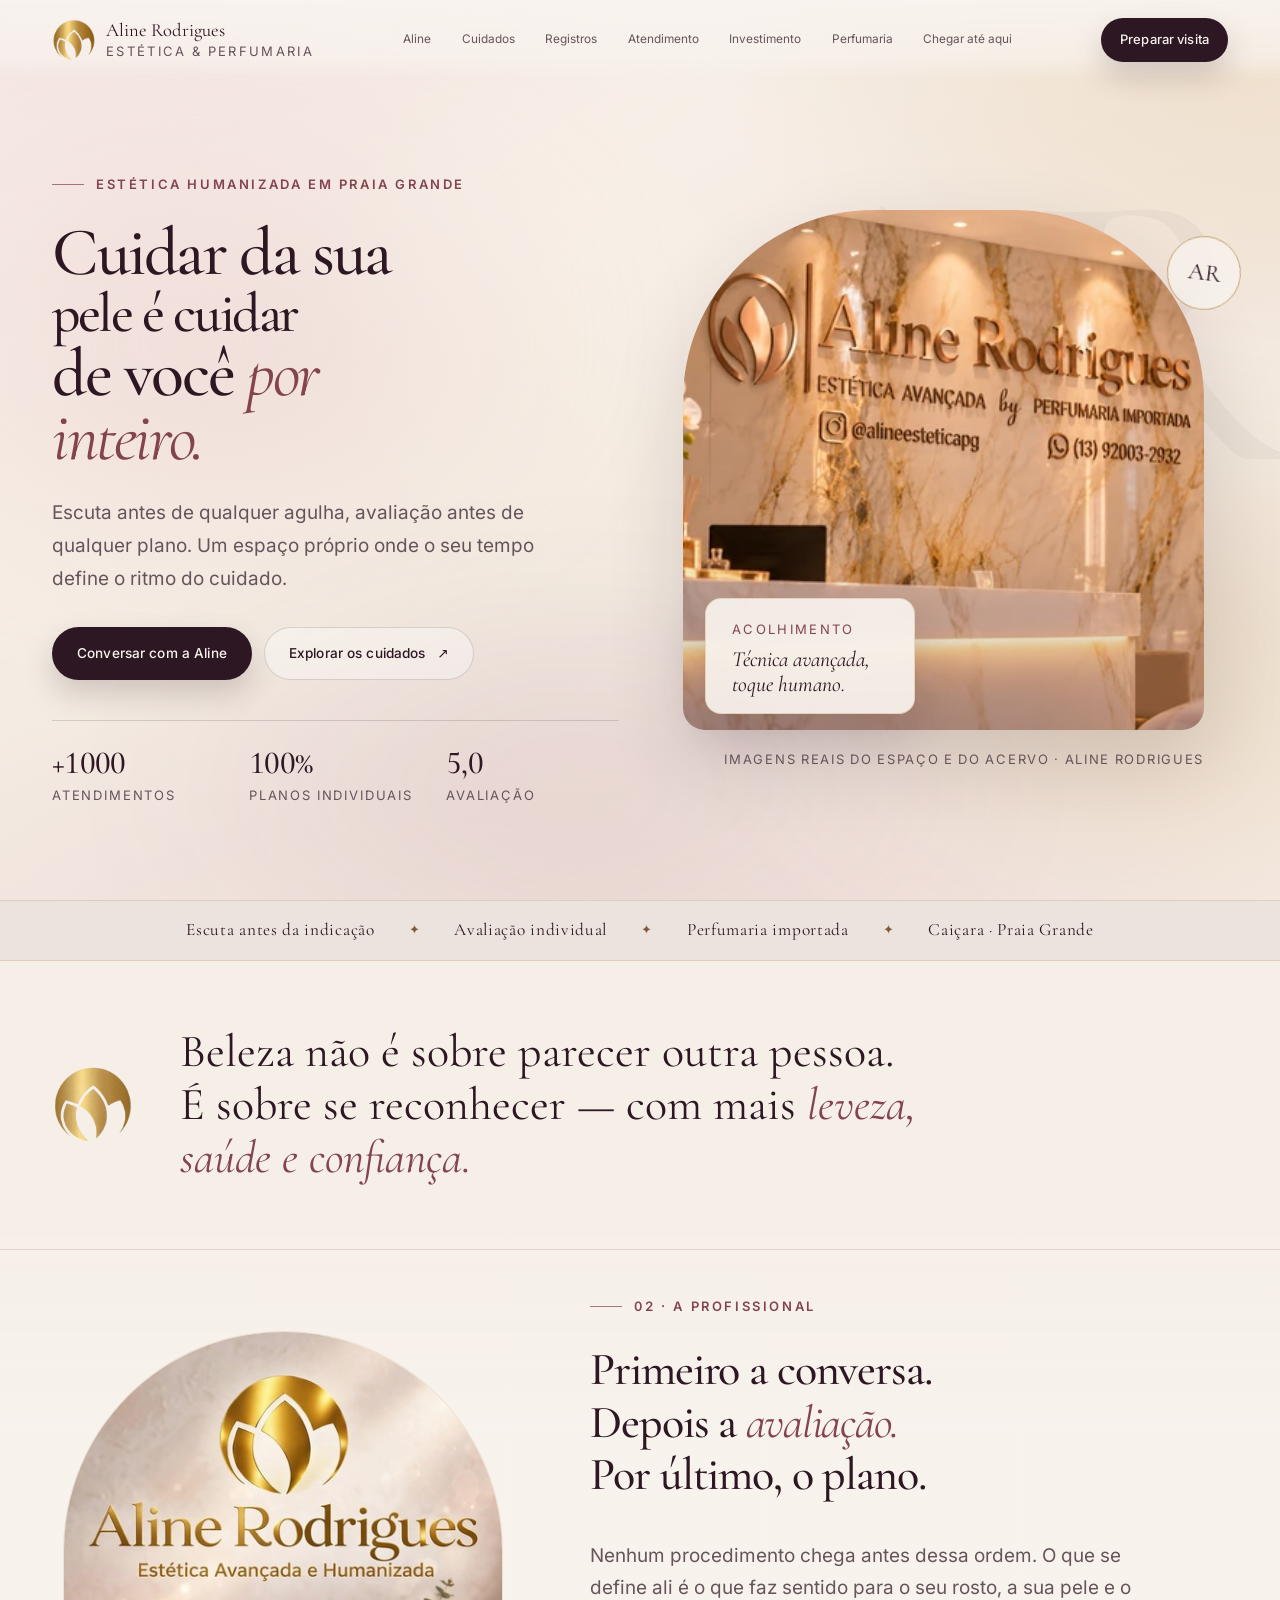
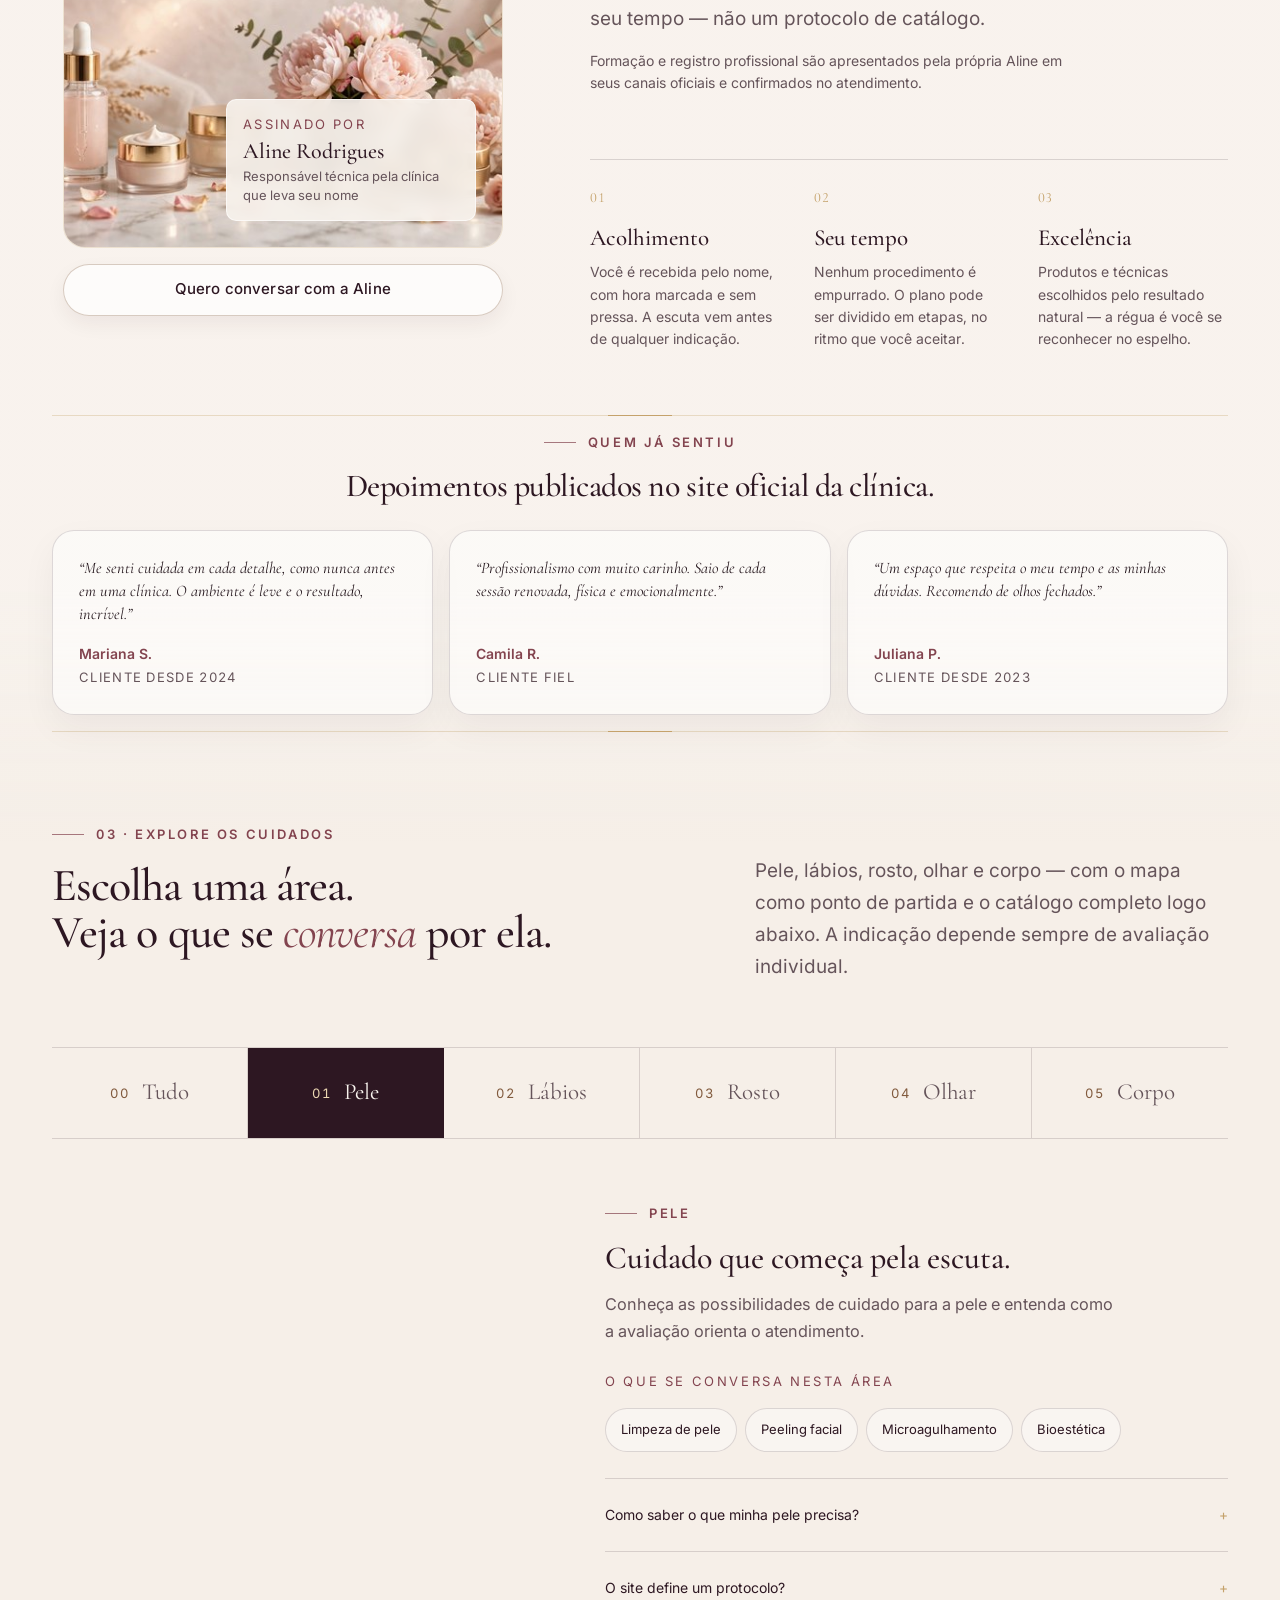
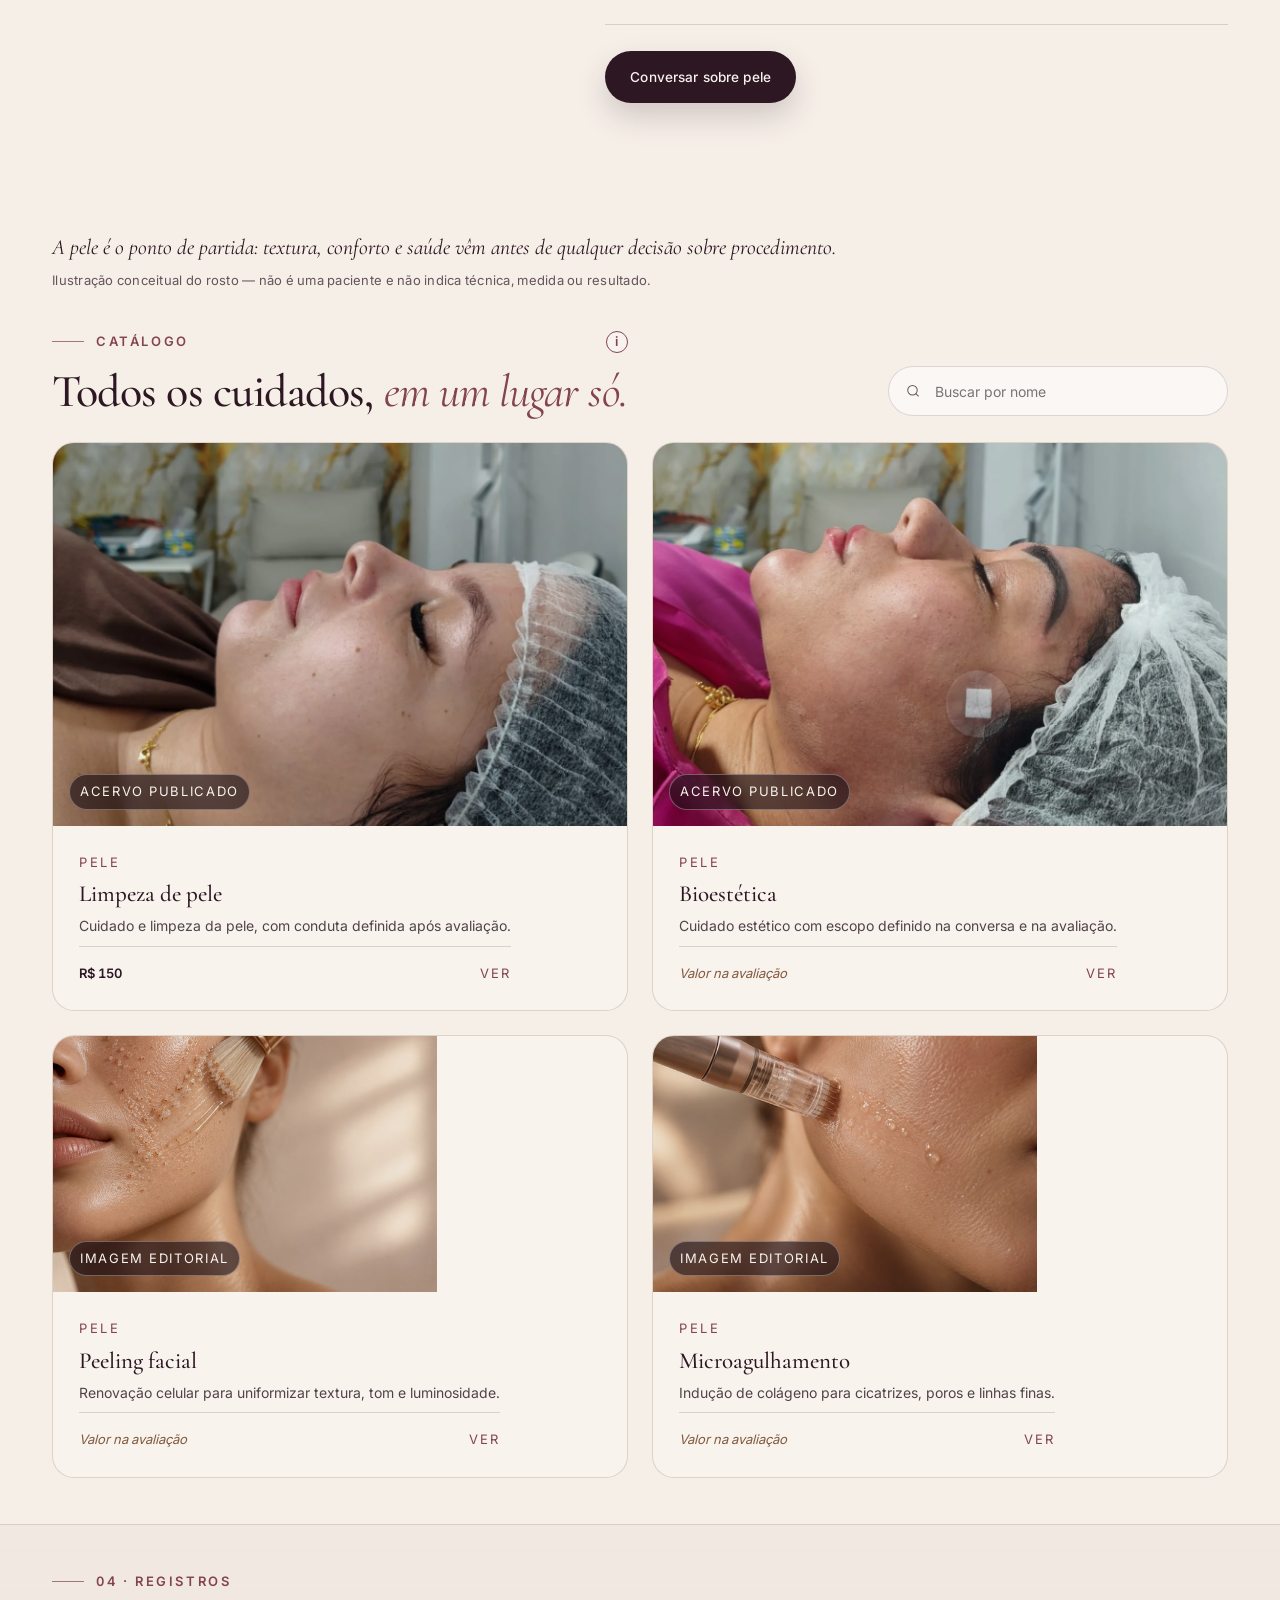
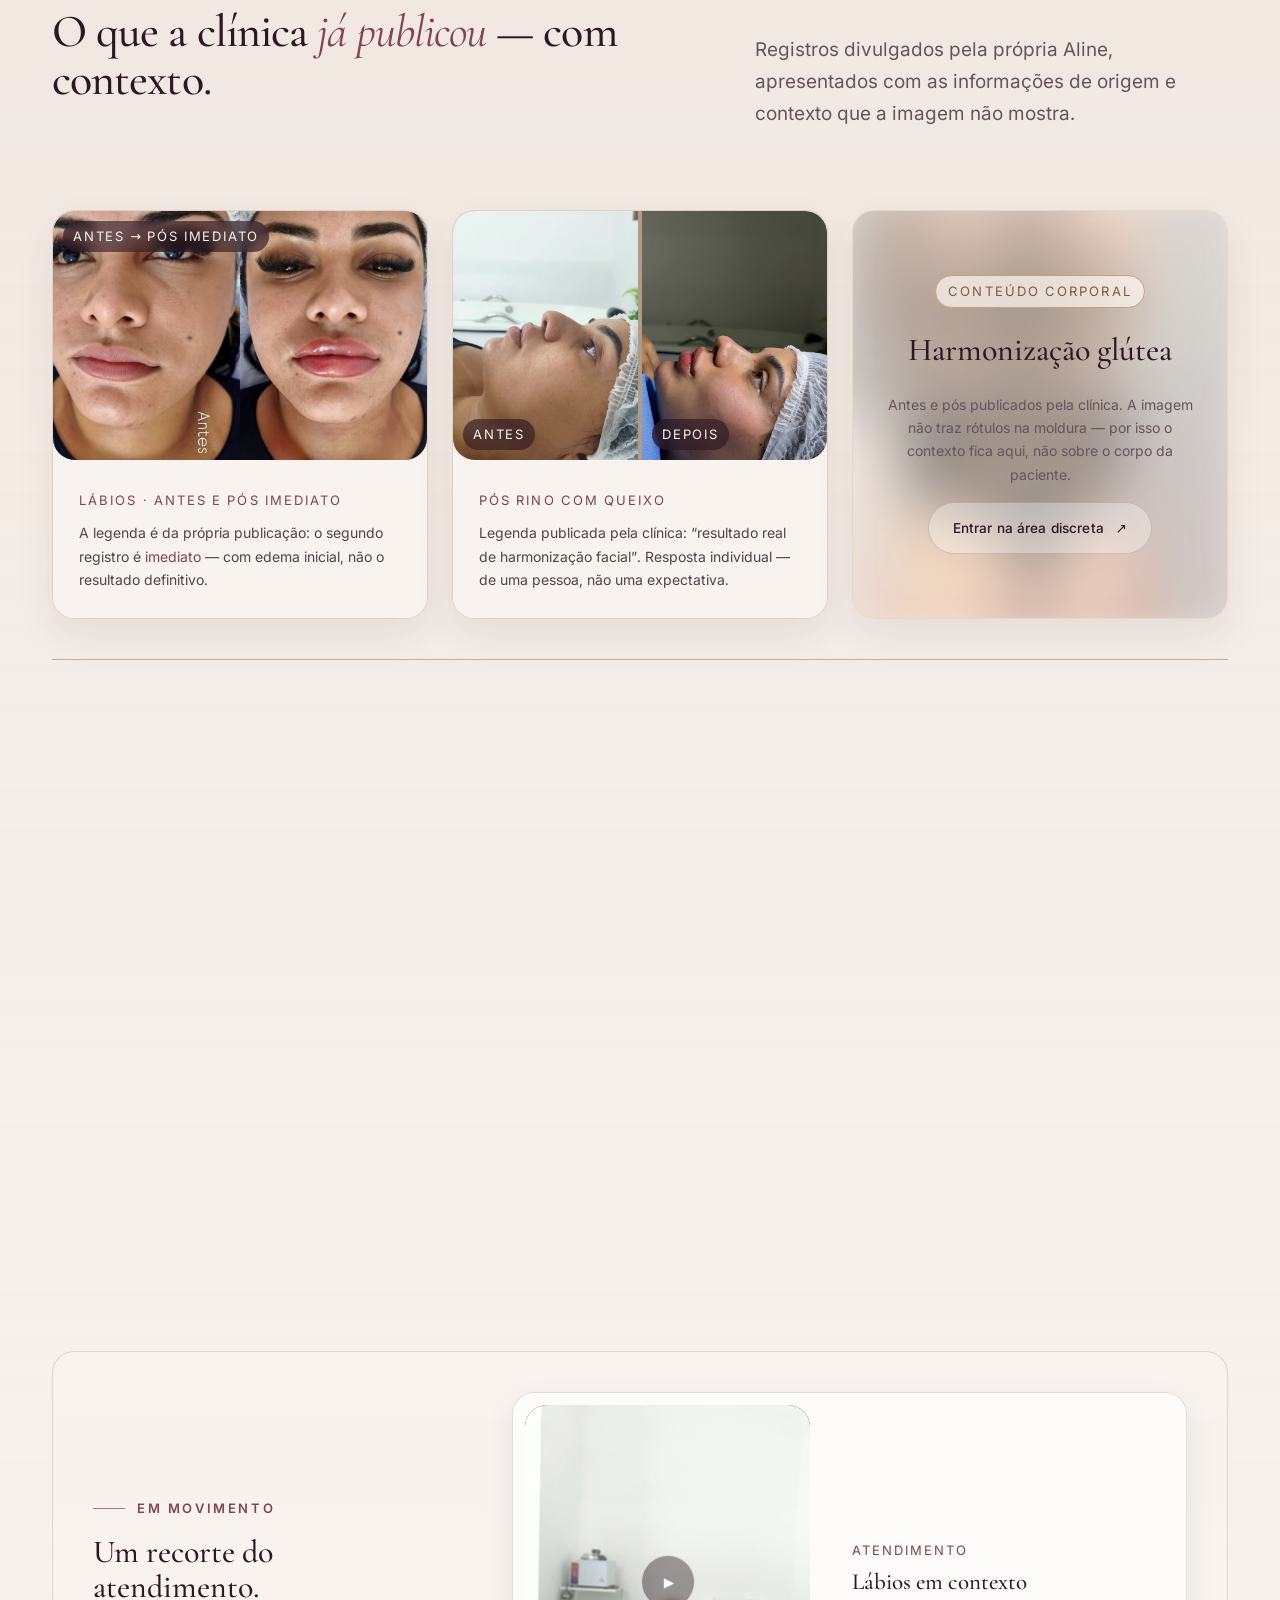
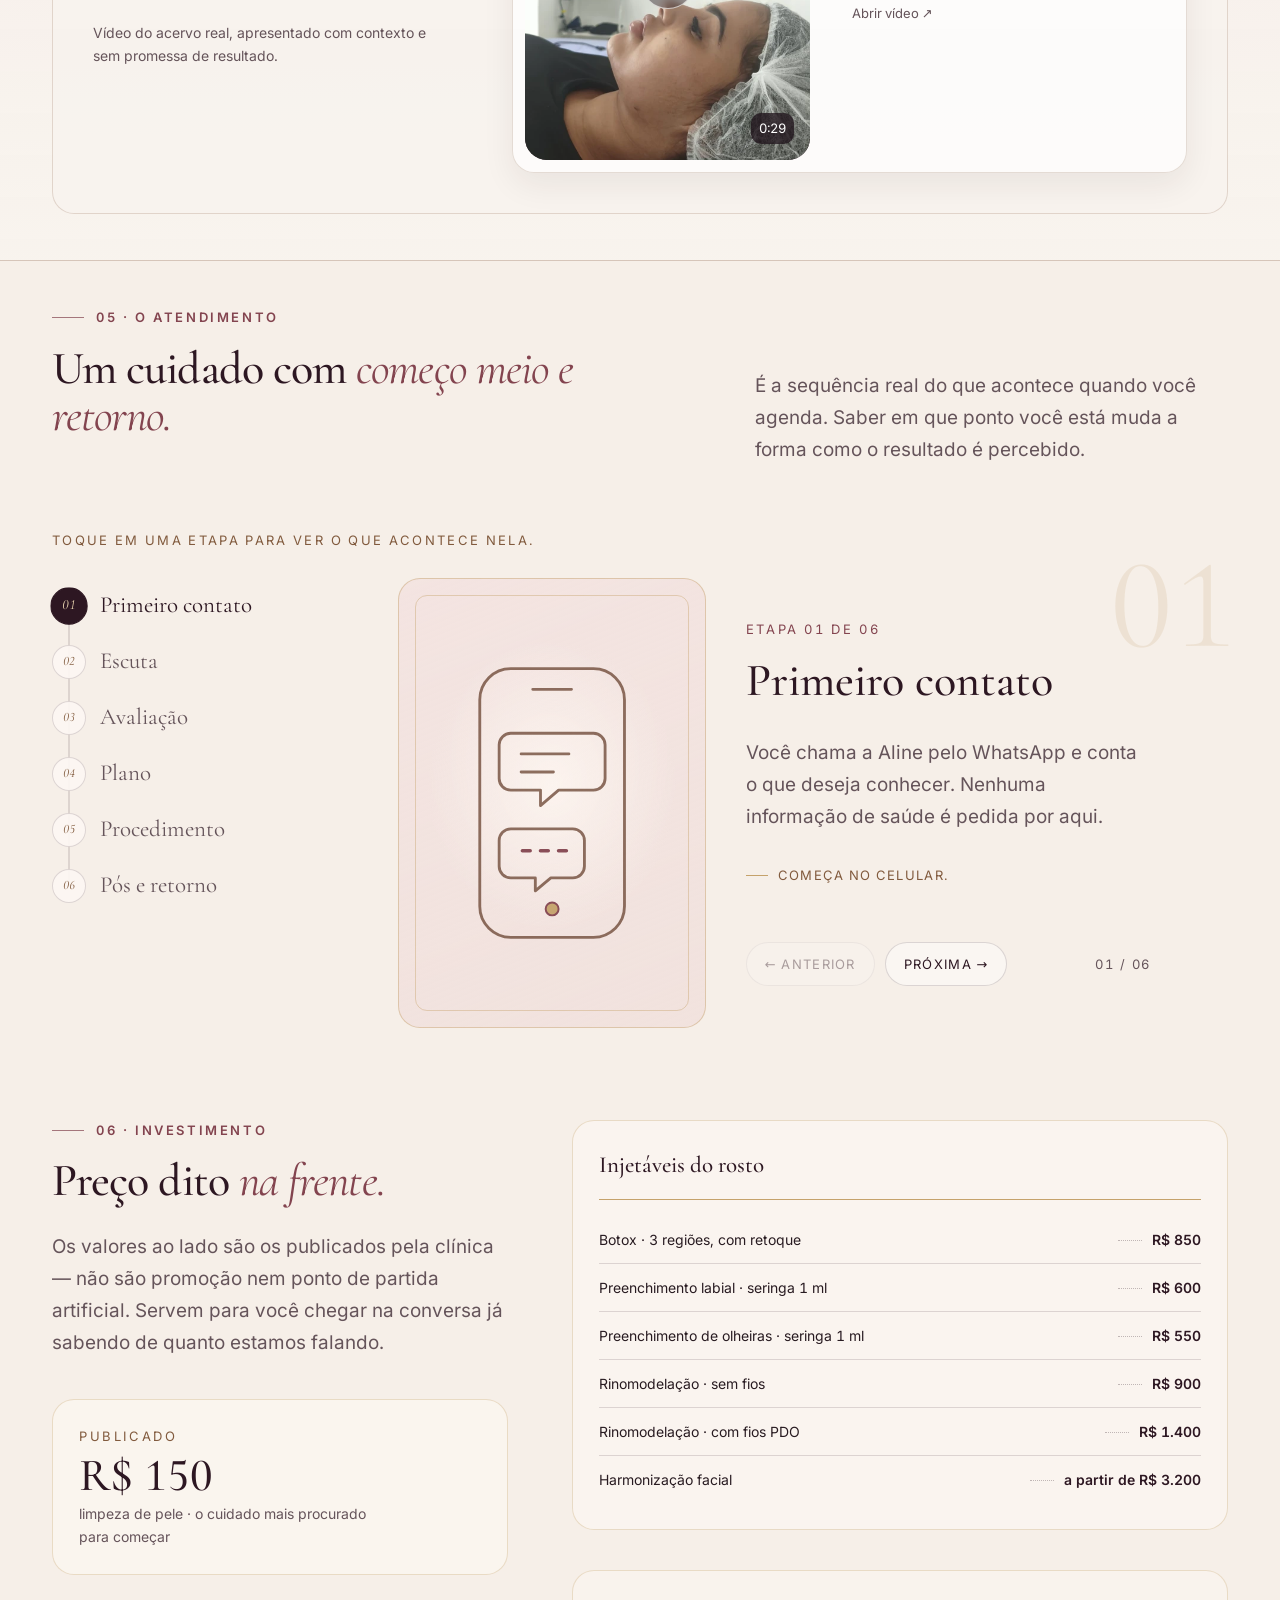
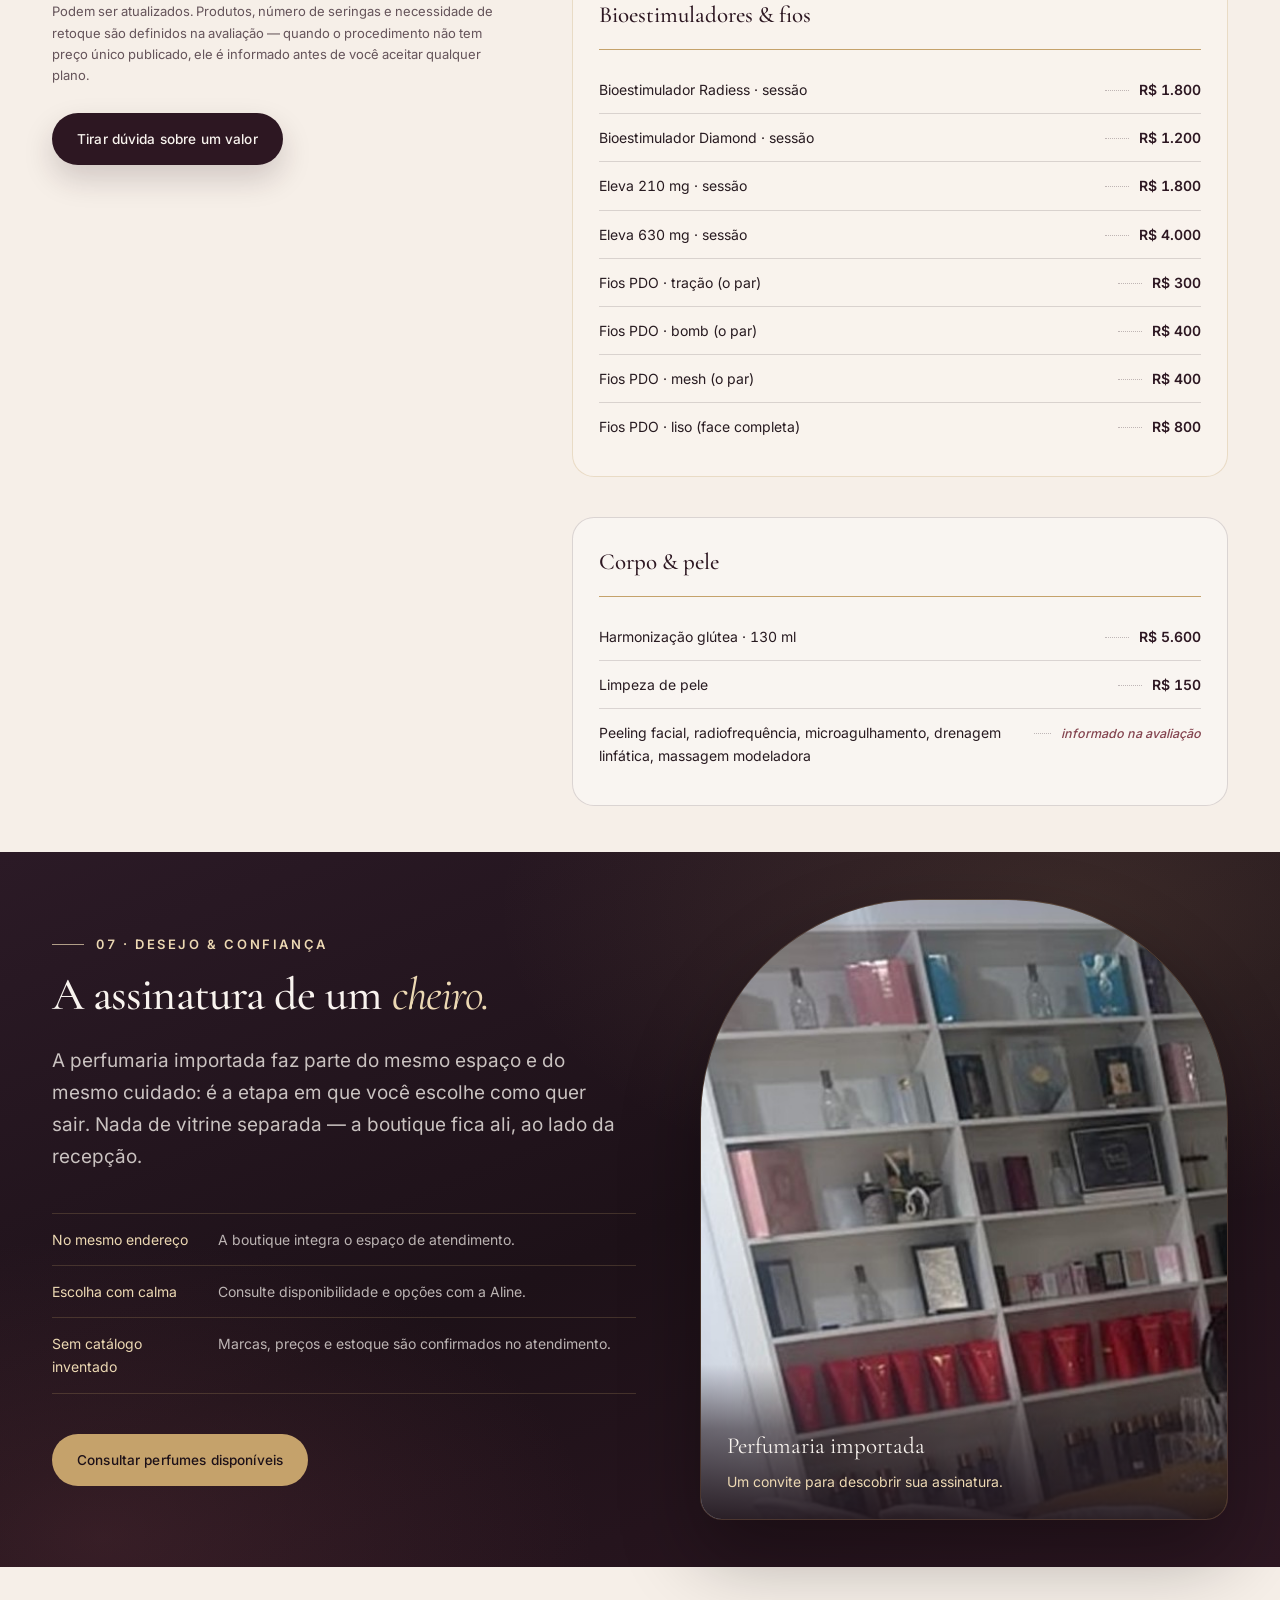
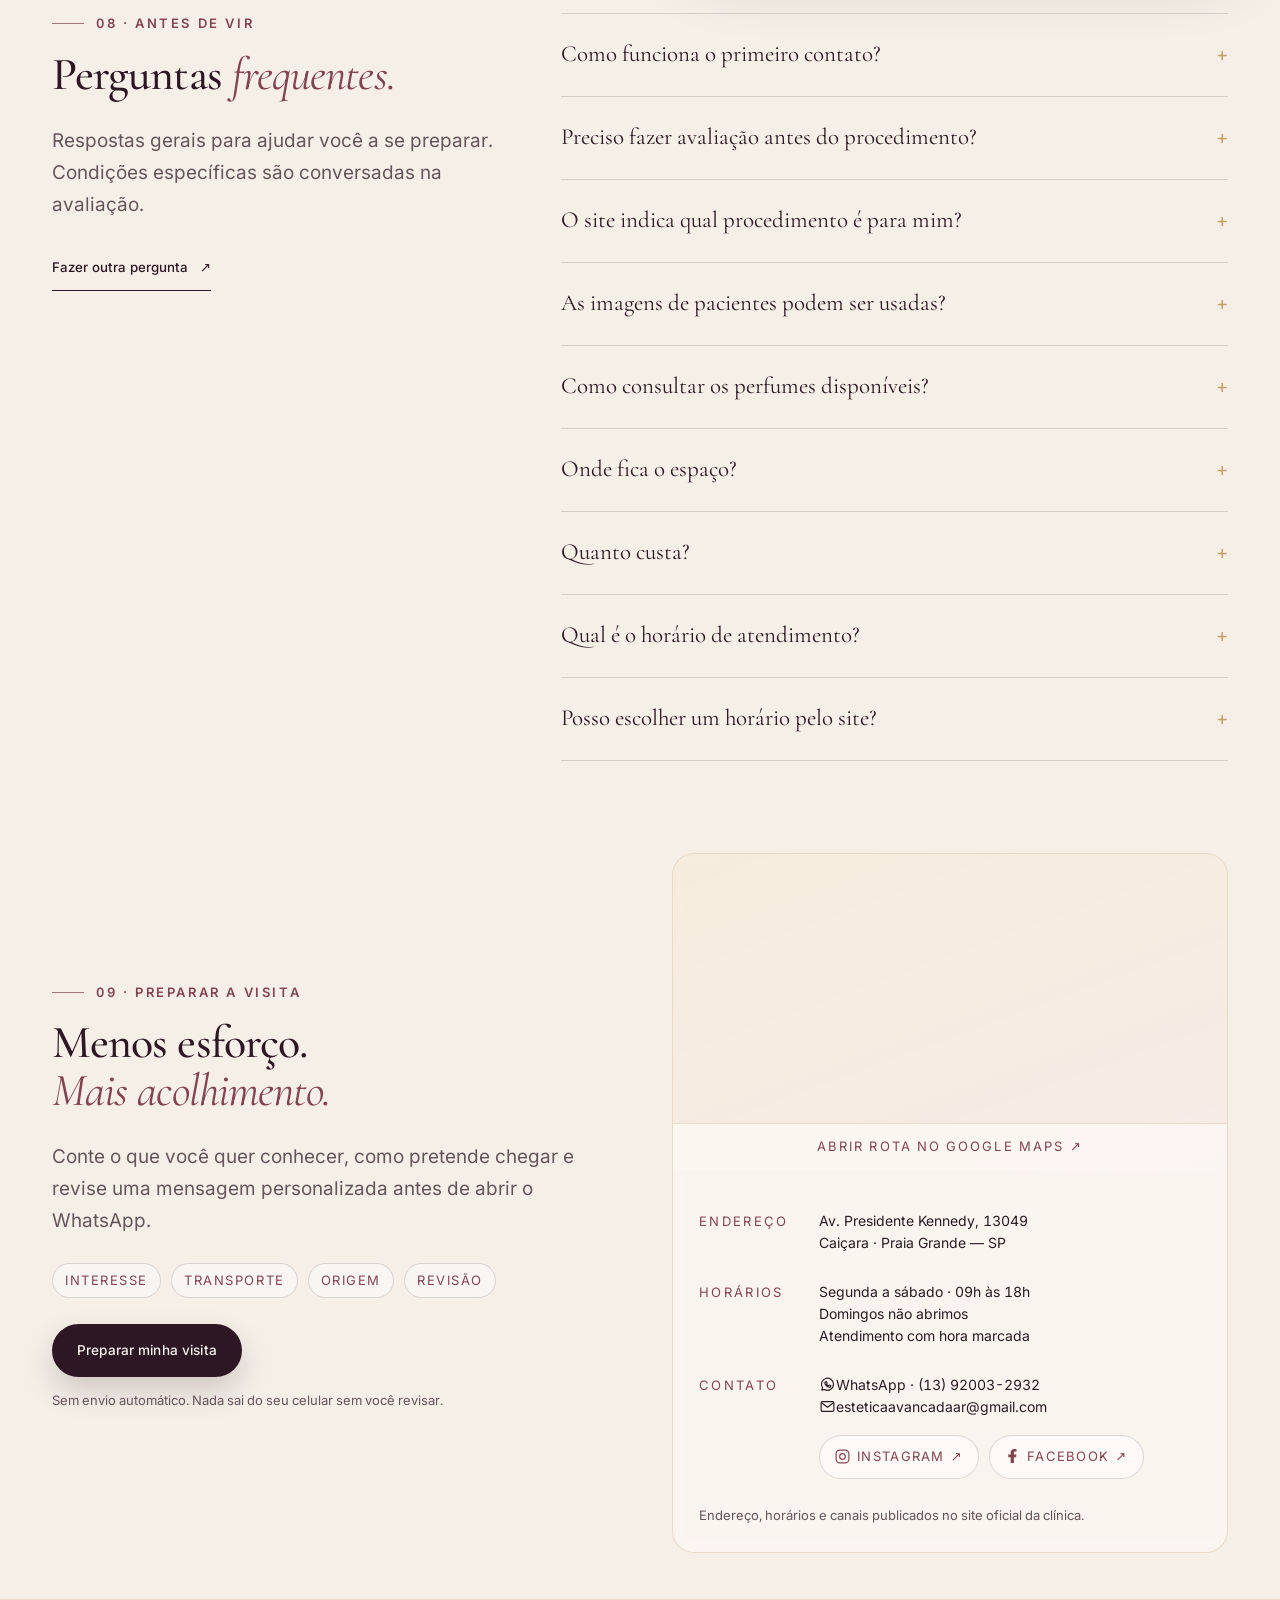
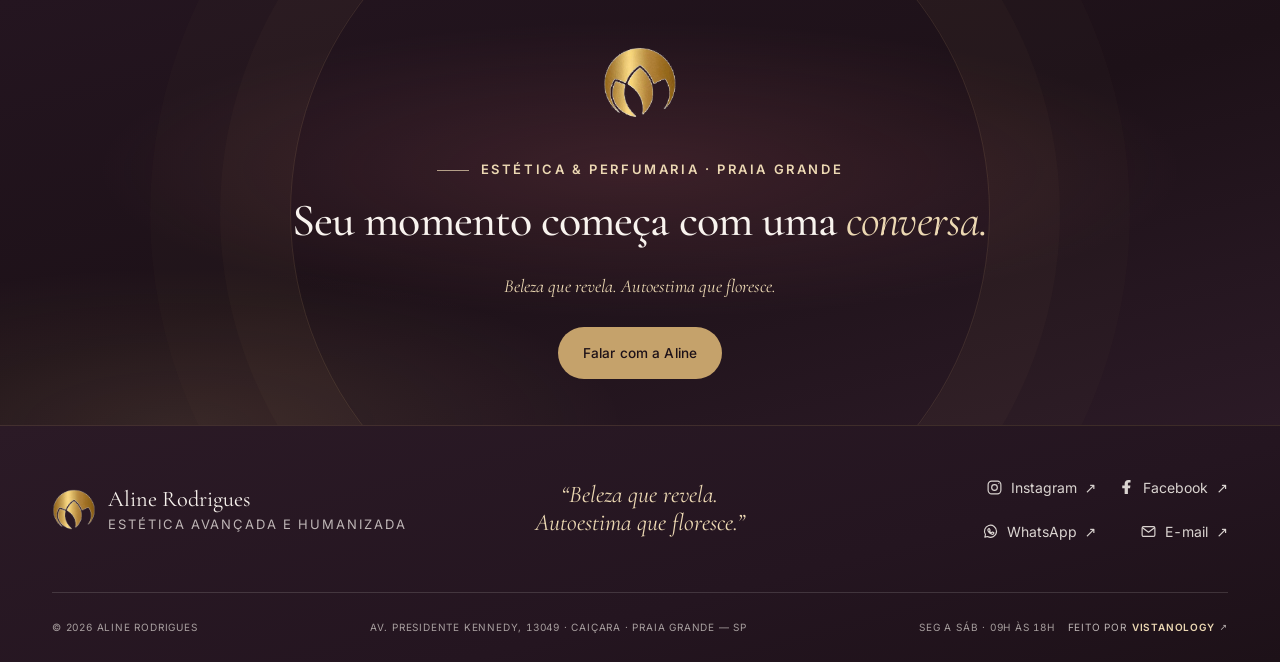
==== commit 49d8404b: "Remove cliente image from hero inset" ====
--- a/index.html
+++ b/index.html
@@ -138,9 +138,6 @@
           <div class="hero-frame">
             <img id="hero-image" src="assets/media/space/space-acolhimento-1000.webp" srcset="assets/media/space/space-acolhimento-640.webp 640w, assets/media/space/space-acolhimento-1000.webp 1000w, assets/media/space/space-acolhimento-1672.webp 1672w" sizes="(max-width: 600px) 92vw, (max-width: 820px) 80vw, 43vw" alt="Recepção da Aline Rodrigues com parede marmorizada branca e dourada, iluminação acolhedora e prateleiras de perfumes" width="1672" height="941" fetchpriority="high" decoding="async">
           </div>
-          <div class="hero-inset" aria-hidden="true">
-            <img src="assets/media/hero/hero-cliente-768.jpg" srcset="assets/media/hero/hero-cliente-480.jpg 480w, assets/media/hero/hero-cliente-768.jpg 768w" sizes="170px" alt="" width="768" height="1024" decoding="async">
-          </div>
           <div class="hero-note"><span>Acolhimento</span><p>Técnica avançada, toque humano.</p></div>
           <div class="hero-stamp" aria-hidden="true"><span>AR</span></div>
           <p class="hero-caption">Imagens reais do espaço e do acervo · Aline Rodrigues</p>
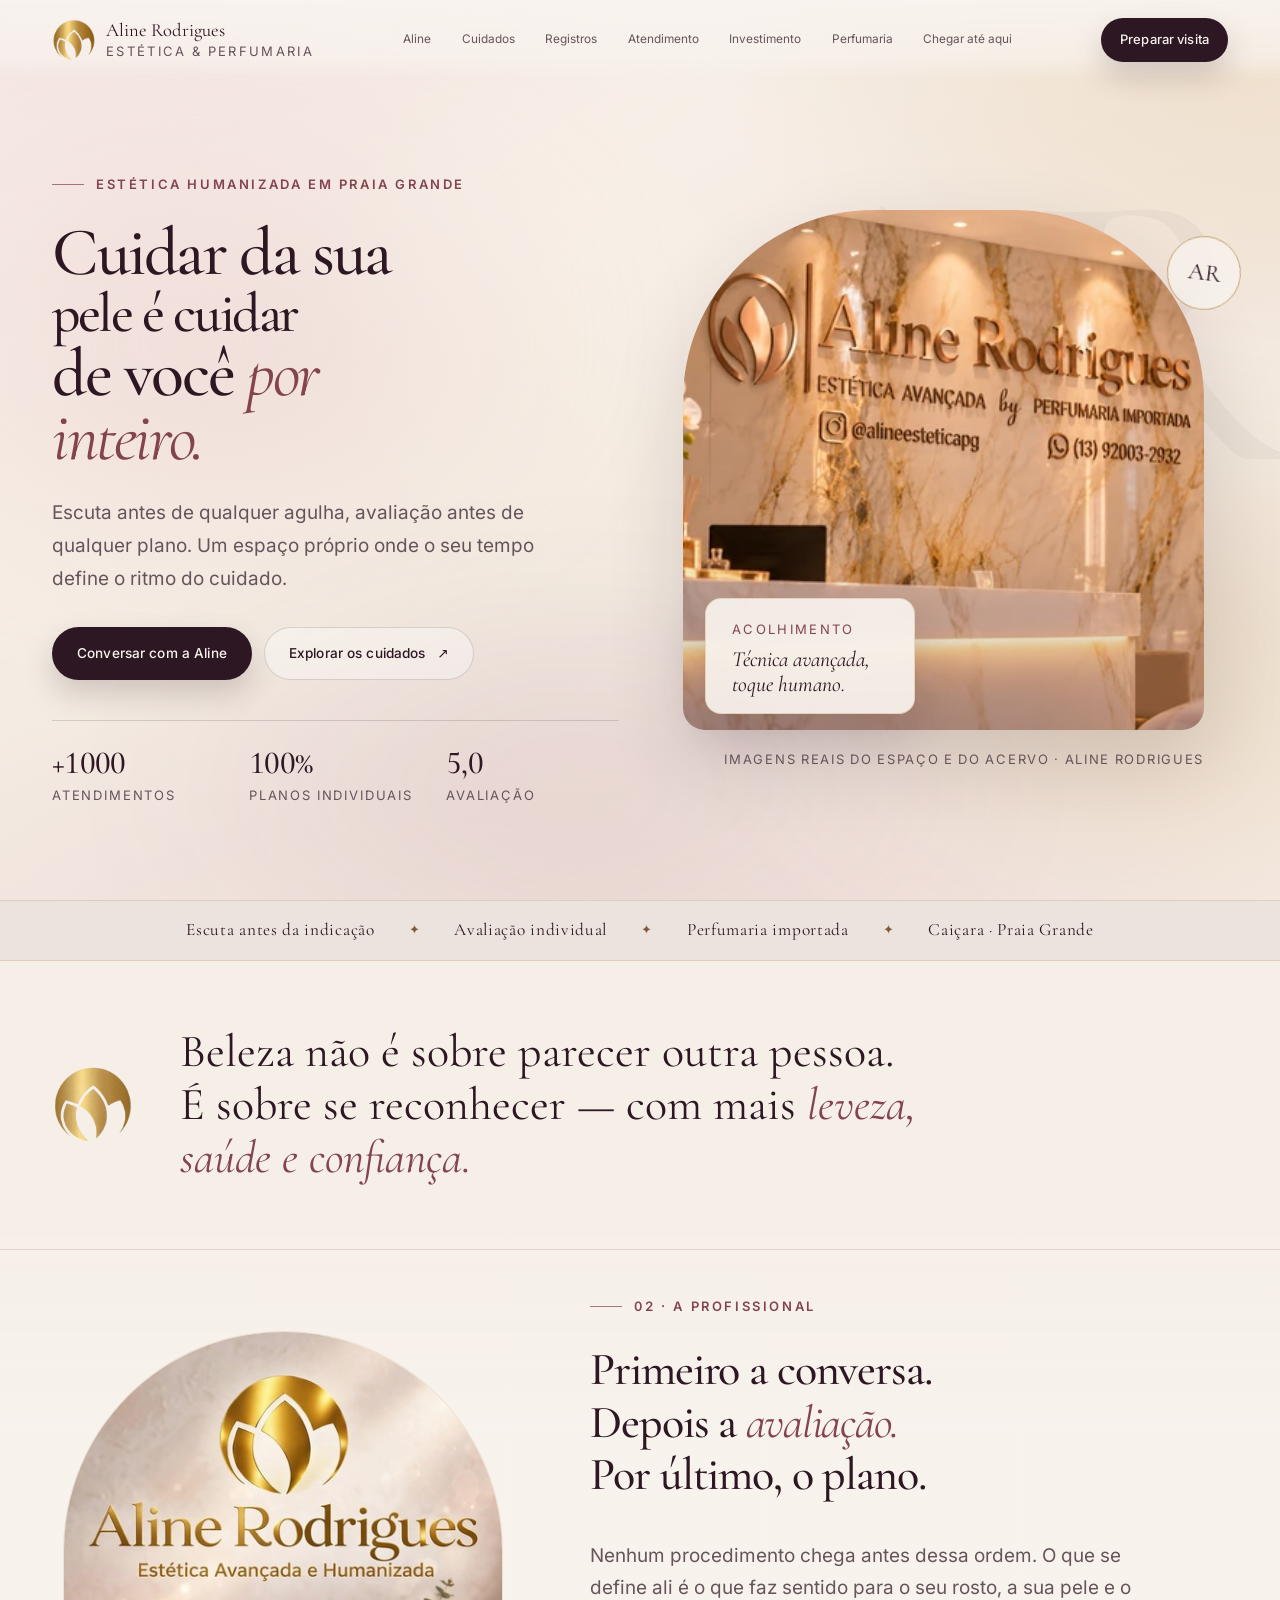
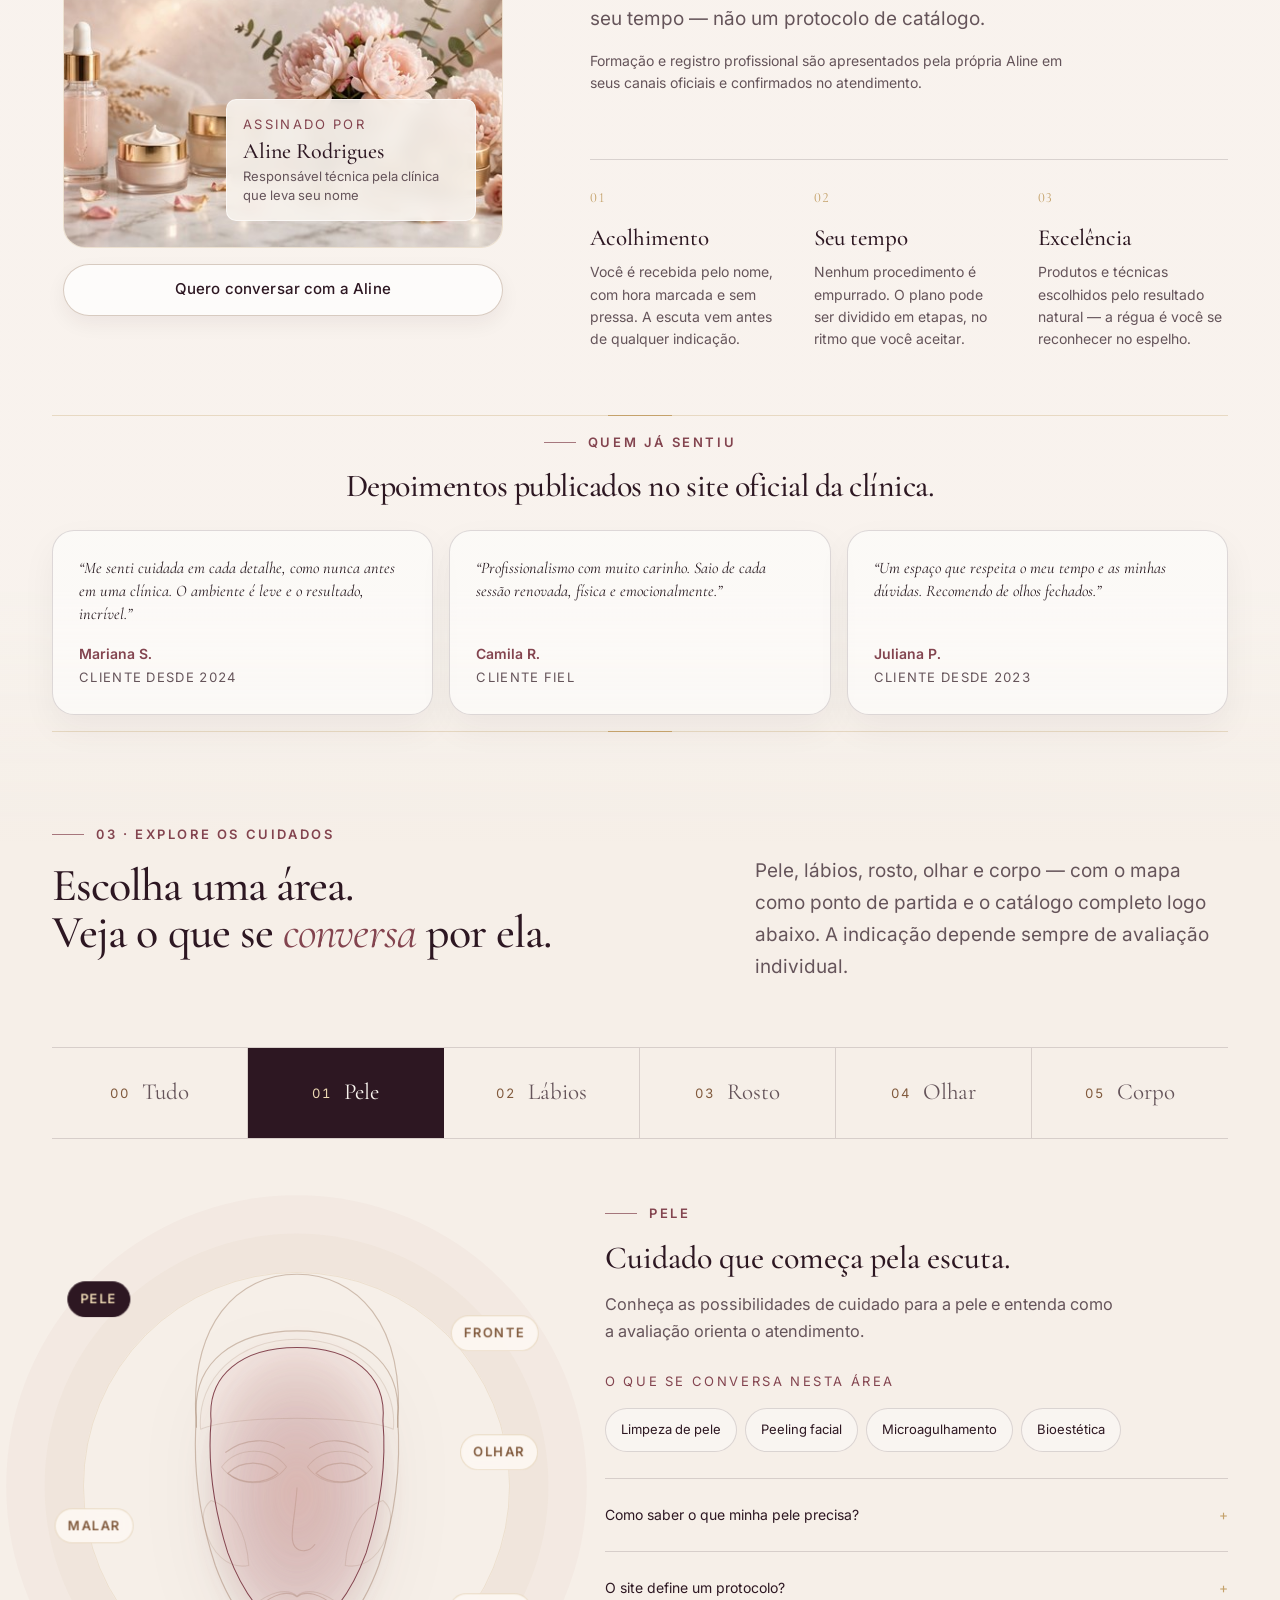
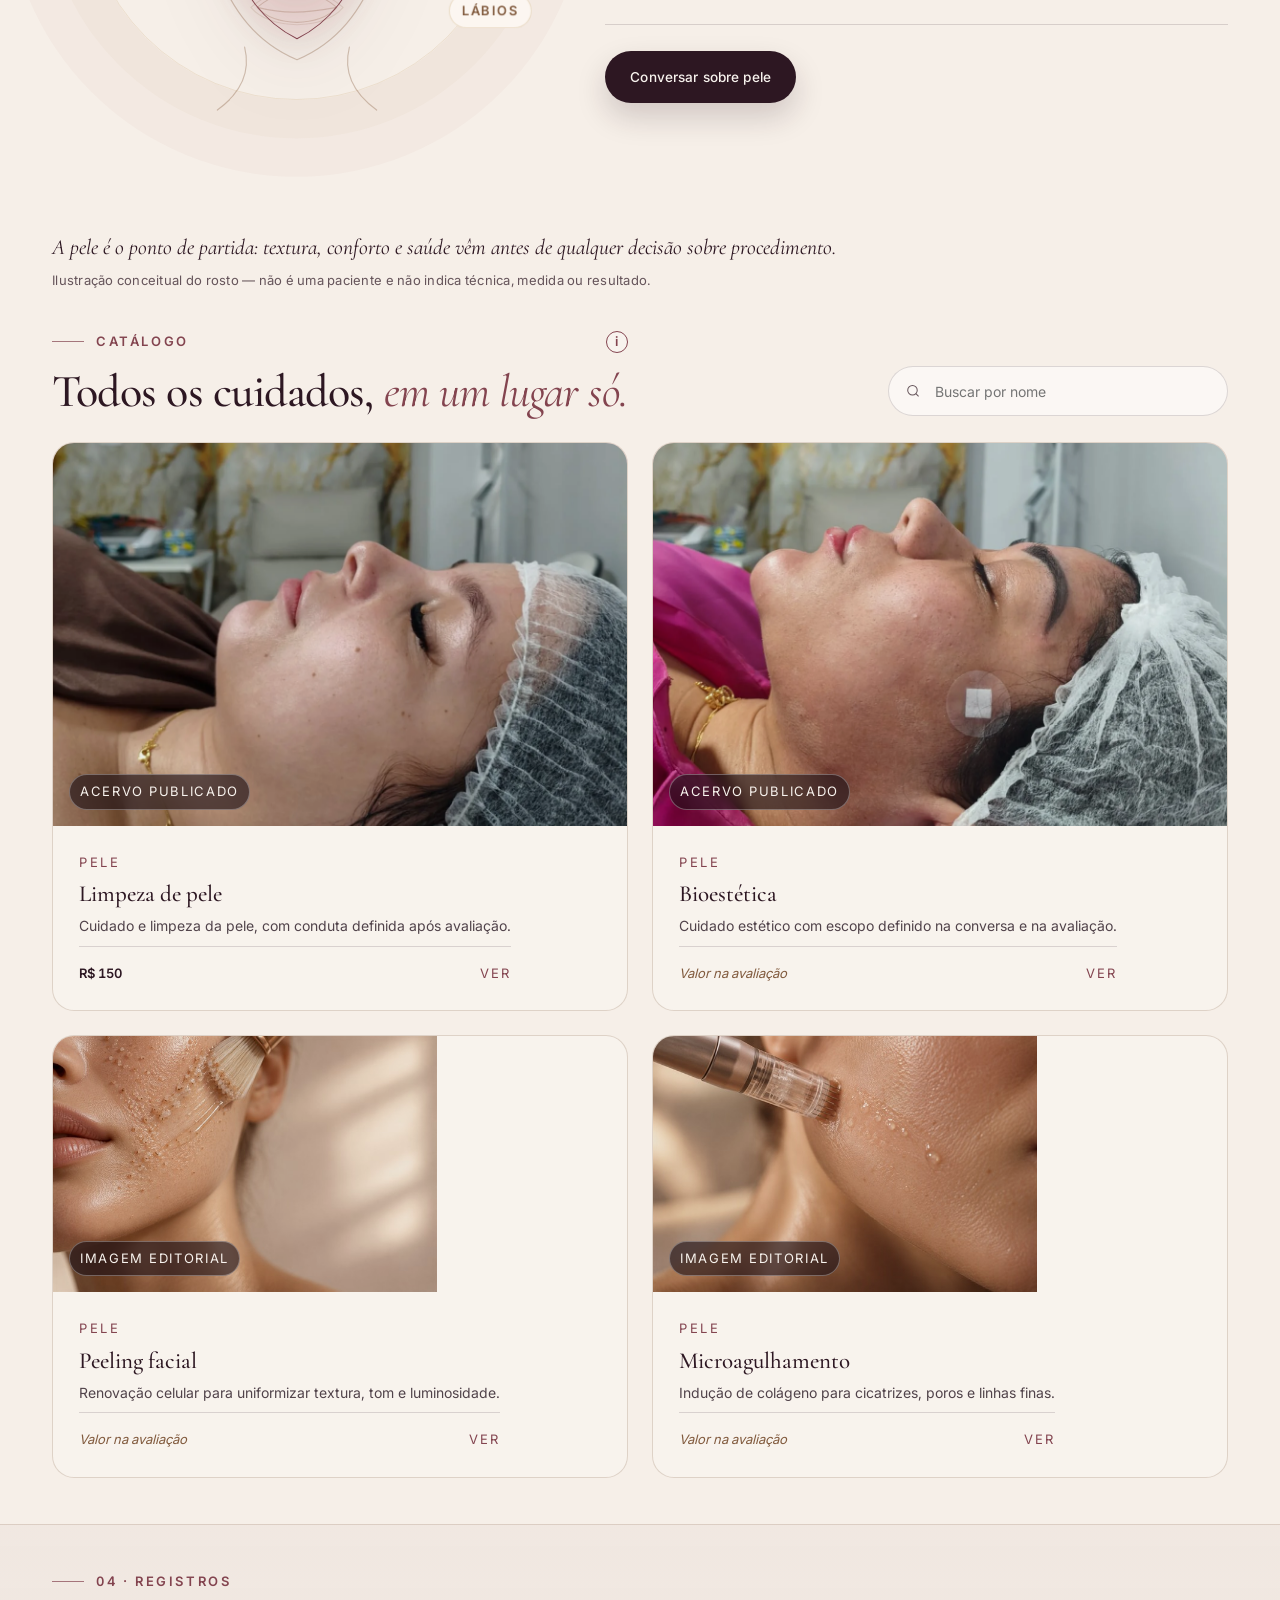
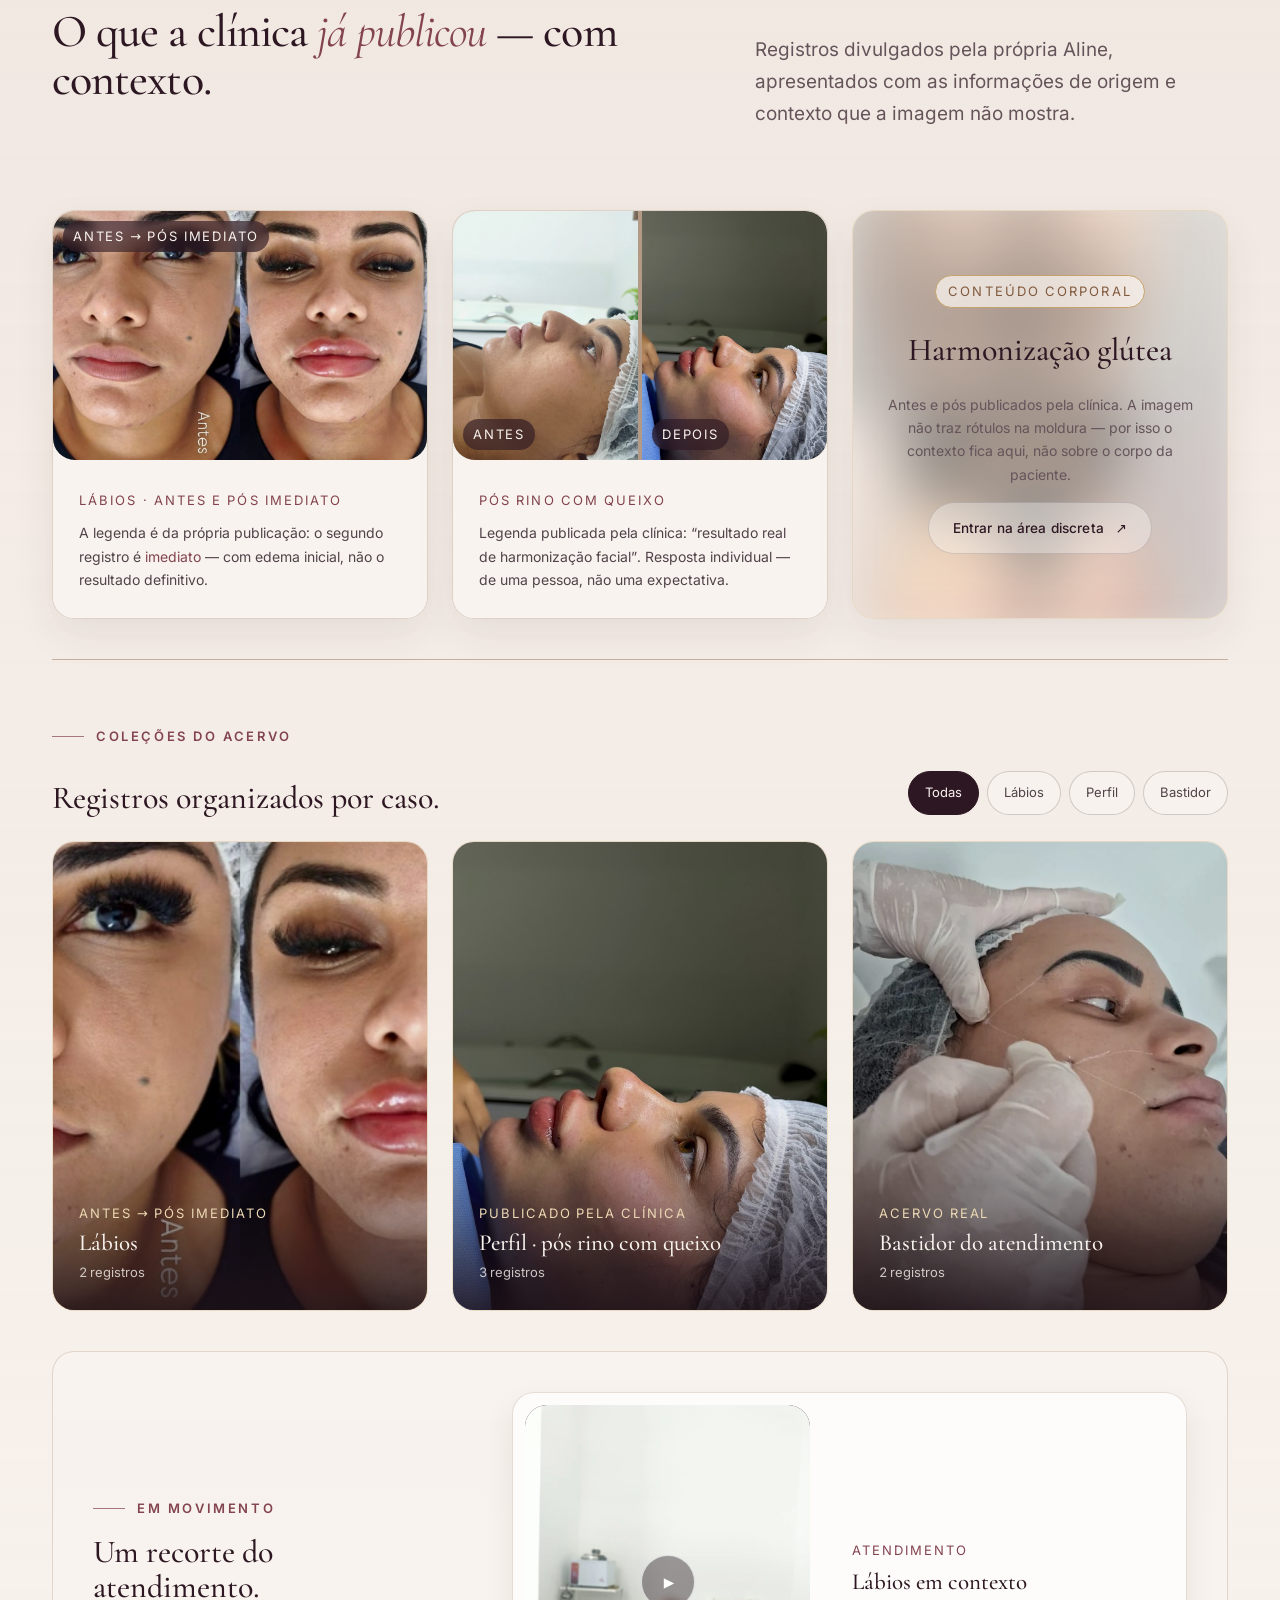
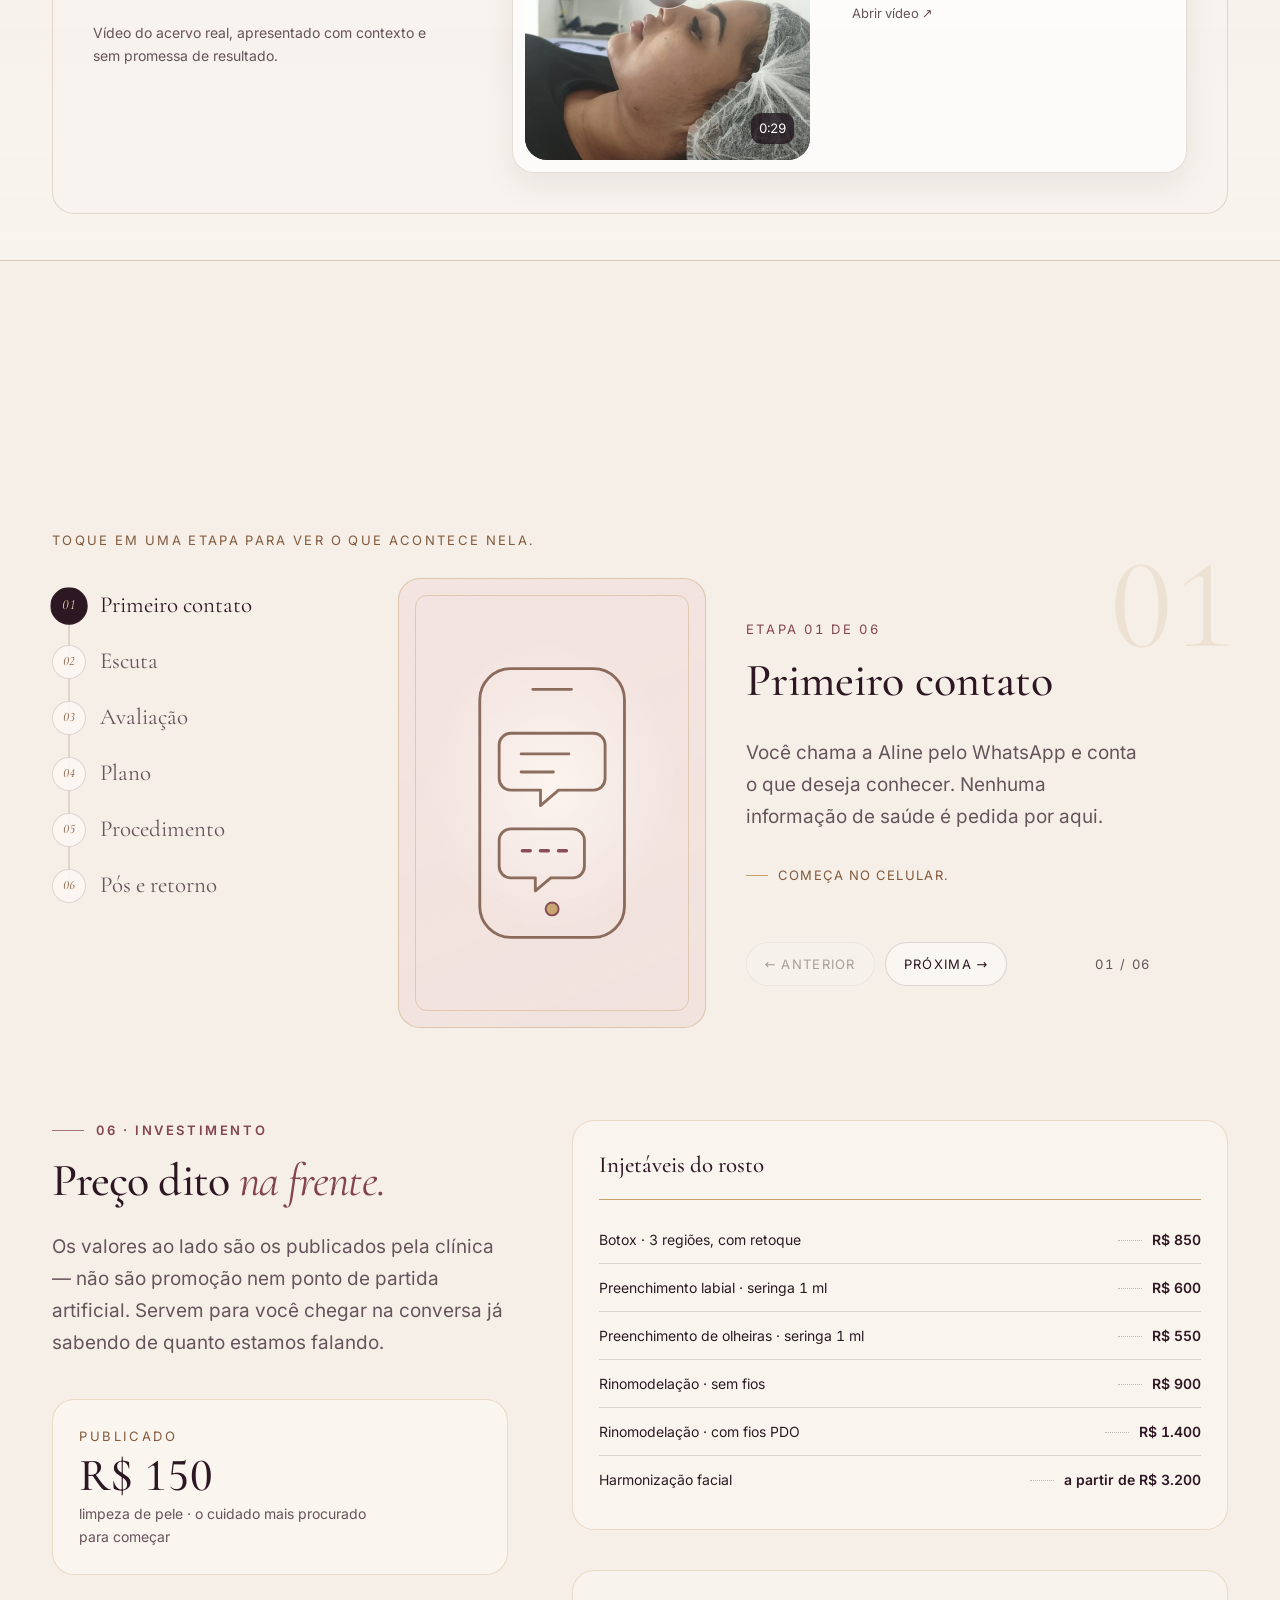
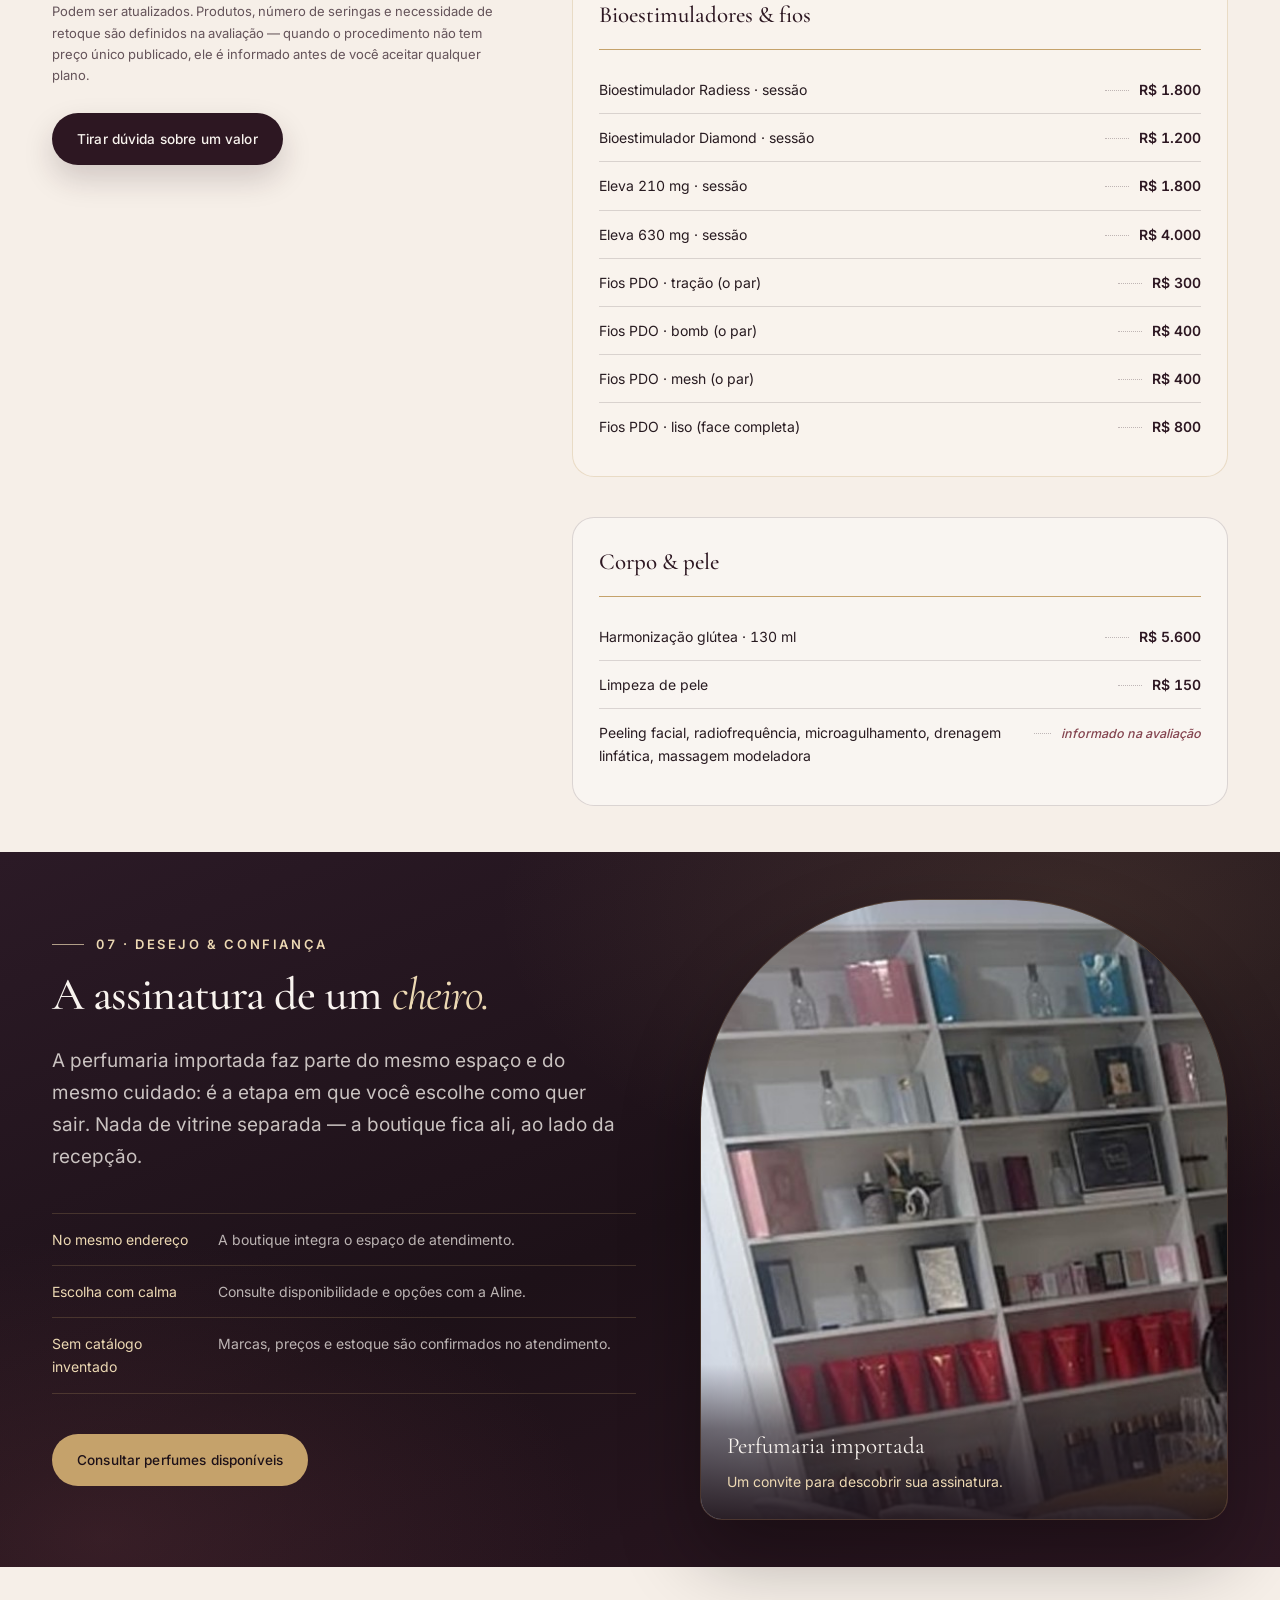
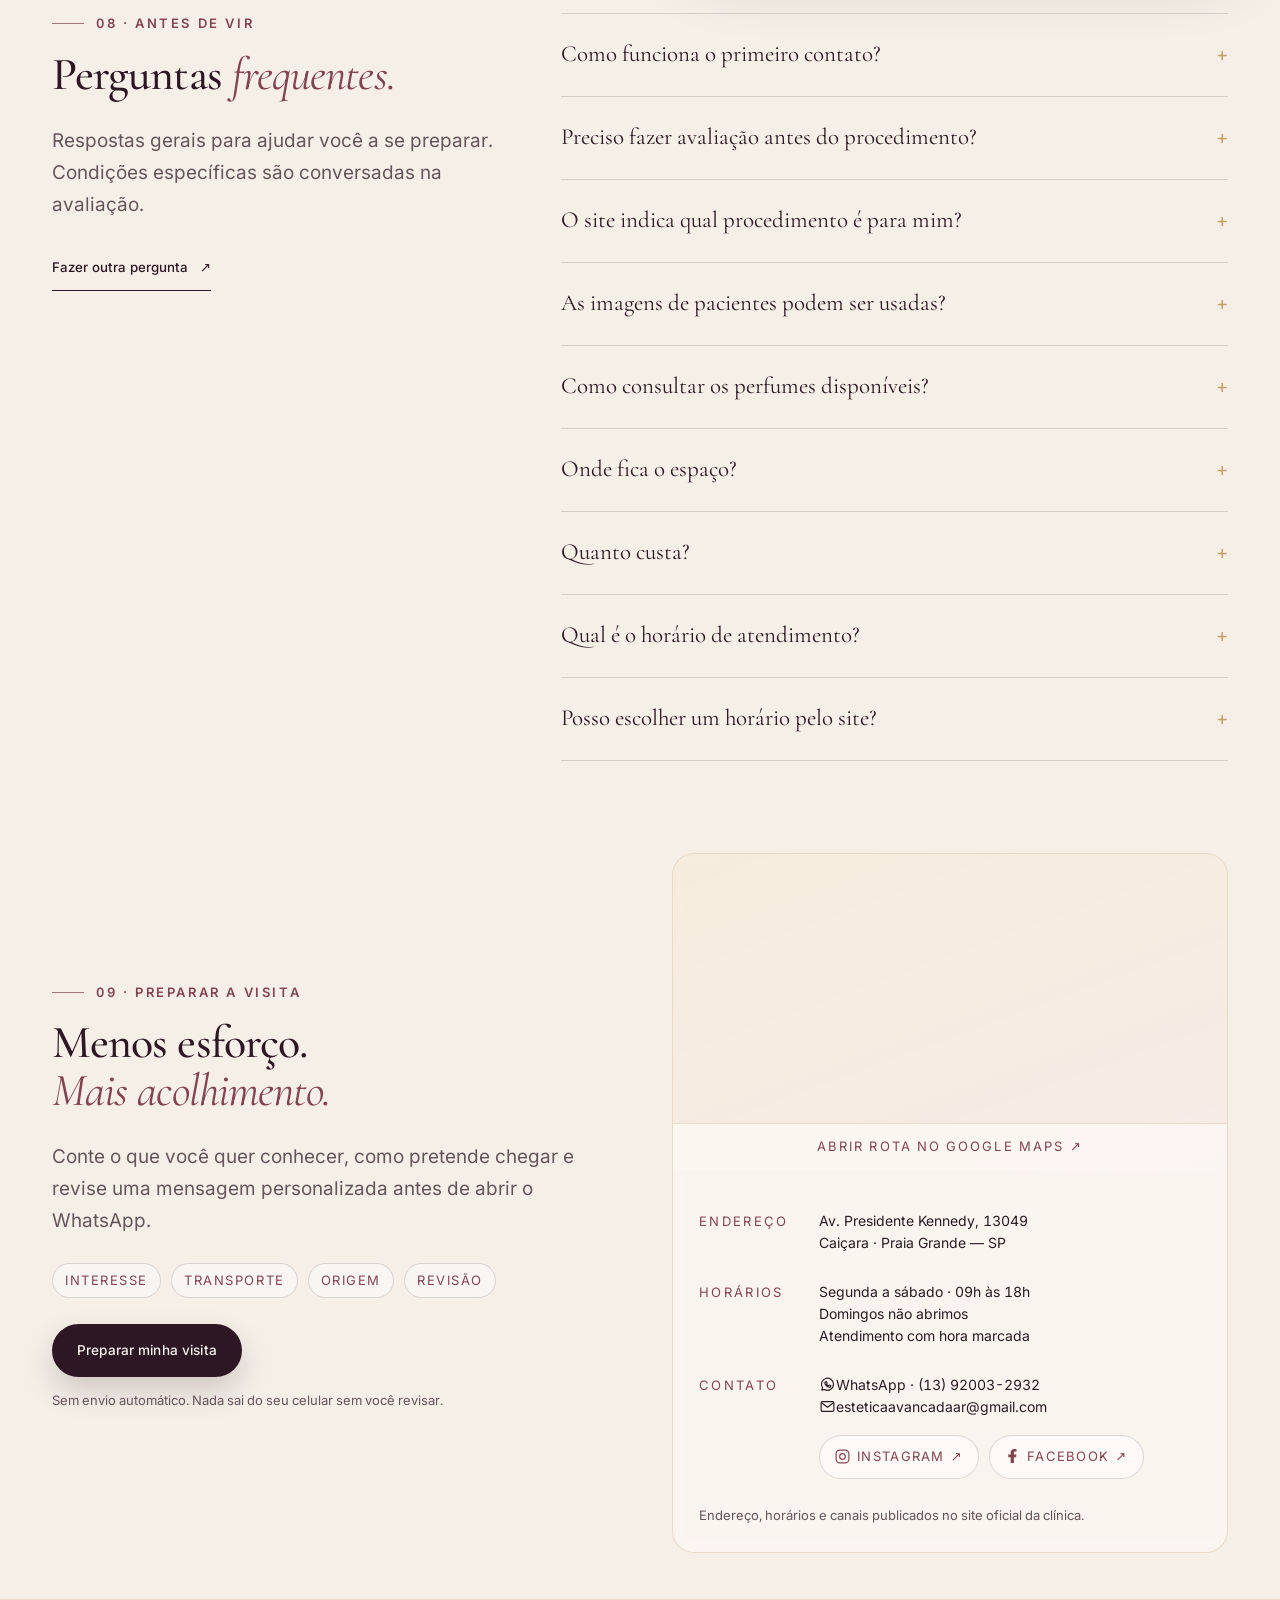
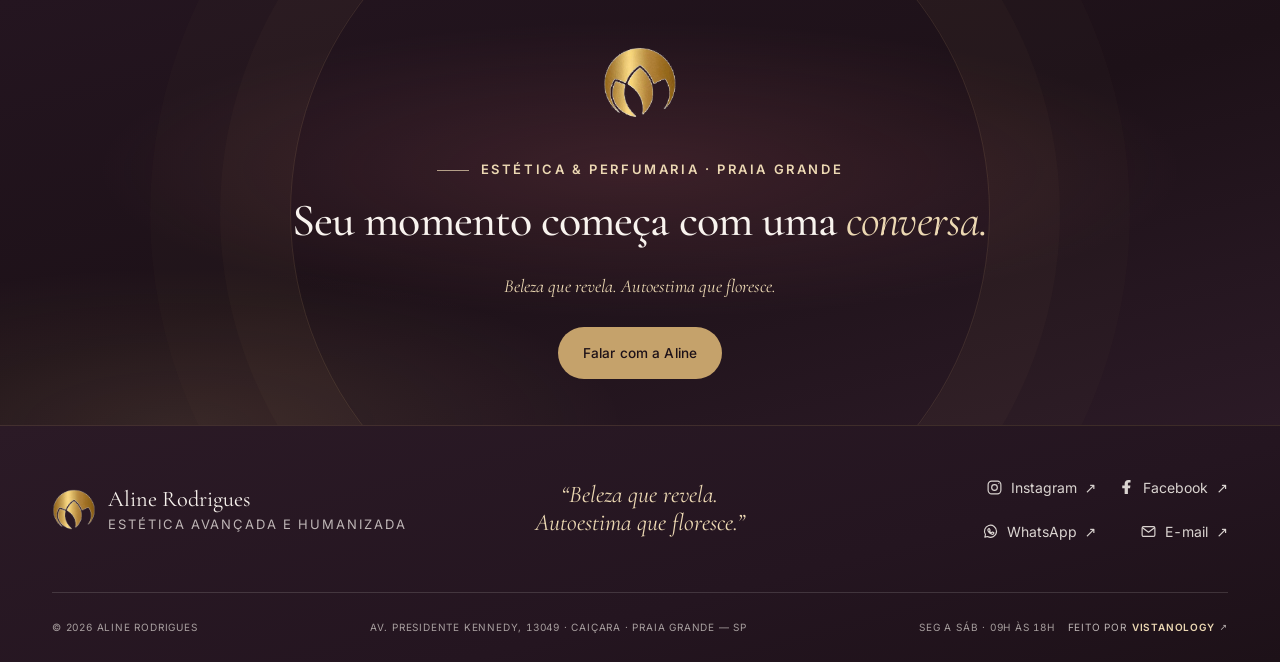
==== commit 1d2f65fc: "Add premium OG/Twitter share preview Set requested OG/Twitter metadata in initial HTML and replace o" ====
--- a/index.html
+++ b/index.html
@@ -6,24 +6,25 @@
   <meta name="theme-color" content="#f8f3ee">
   <link rel="canonical" href="https://alinerodriguesestetica.com.br/">
   <meta name="robots" content="index,follow,max-image-preview:large">
-  <title>Aline Rodrigues — Estética Avançada e Perfumaria | Praia Grande</title>
-  <meta name="description" content="Estética avançada e humanizada em Praia Grande: escuta antes de qualquer agulha, avaliação individual, cuidados de pele, rosto, olhar, lábios e corpo, perfumaria importada.">
-  <meta property="og:title" content="Aline Rodrigues — Estética Avançada e Perfumaria">
-  <meta property="og:description" content="Cuidar da sua pele é cuidar de você por inteiro. Um espaço para você, em Praia Grande.">
-  <meta property="og:type" content="website">
-  <meta property="og:url" content="https://alinerodriguesestetica.com.br/">
-  <meta property="og:site_name" content="Aline Rodrigues — Estética Avançada e Perfumaria">
-  <meta property="og:locale" content="pt_BR">
+  <title>Aline Rodrigues | Estética Avançada e Humanizada</title>
+  <meta name="description" content="Descubra uma experiência de cuidado, beleza e autoestima, pensada especialmente para você.">
+  <meta property="og:title" content="Aline Rodrigues | Estética Avançada e Humanizada">
+  <meta property="og:description" content="Descubra uma experiência de cuidado, beleza e autoestima, pensada especialmente para você.">
   <meta property="og:image" content="https://alinerodriguesestetica.com.br/og-image.jpg">
   <meta property="og:image:secure_url" content="https://alinerodriguesestetica.com.br/og-image.jpg">
   <meta property="og:image:type" content="image/jpeg">
   <meta property="og:image:width" content="1200">
   <meta property="og:image:height" content="630">
-  <meta property="og:image:alt" content="Recepção da Aline Rodrigues com iluminação acolhedora e boutique de perfumaria">
+  <meta property="og:image:alt" content="Aline Rodrigues — Estética Avançada e Humanizada">
+  <meta property="og:url" content="https://alinerodriguesestetica.com.br/">
+  <meta property="og:type" content="website">
+  <meta property="og:site_name" content="Aline Rodrigues">
+  <meta property="og:locale" content="pt_BR">
   <meta name="twitter:card" content="summary_large_image">
-  <meta name="twitter:title" content="Aline Rodrigues — Estética Avançada e Perfumaria">
-  <meta name="twitter:description" content="Cuidar da sua pele é cuidar de você por inteiro. Um espaço para você, em Praia Grande.">
+  <meta name="twitter:title" content="Aline Rodrigues | Estética Avançada e Humanizada">
+  <meta name="twitter:description" content="Descubra uma experiência de cuidado, beleza e autoestima, pensada especialmente para você.">
   <meta name="twitter:image" content="https://alinerodriguesestetica.com.br/og-image.jpg">
+  <meta name="twitter:image:alt" content="Aline Rodrigues — Estética Avançada e Humanizada">
   <link rel="icon" href="assets/logo-dourado.svg" type="image/svg+xml">
   <link rel="apple-touch-icon" href="apple-touch-icon.png">
   <link rel="preload" href="assets/media/space/space-acolhimento-1000.webp" imagesrcset="assets/media/space/space-acolhimento-640.webp 640w, assets/media/space/space-acolhimento-1000.webp 1000w, assets/media/space/space-acolhimento-1672.webp 1672w" imagesizes="(max-width: 600px) 92vw, (max-width: 820px) 80vw, 43vw" as="image" fetchpriority="high">
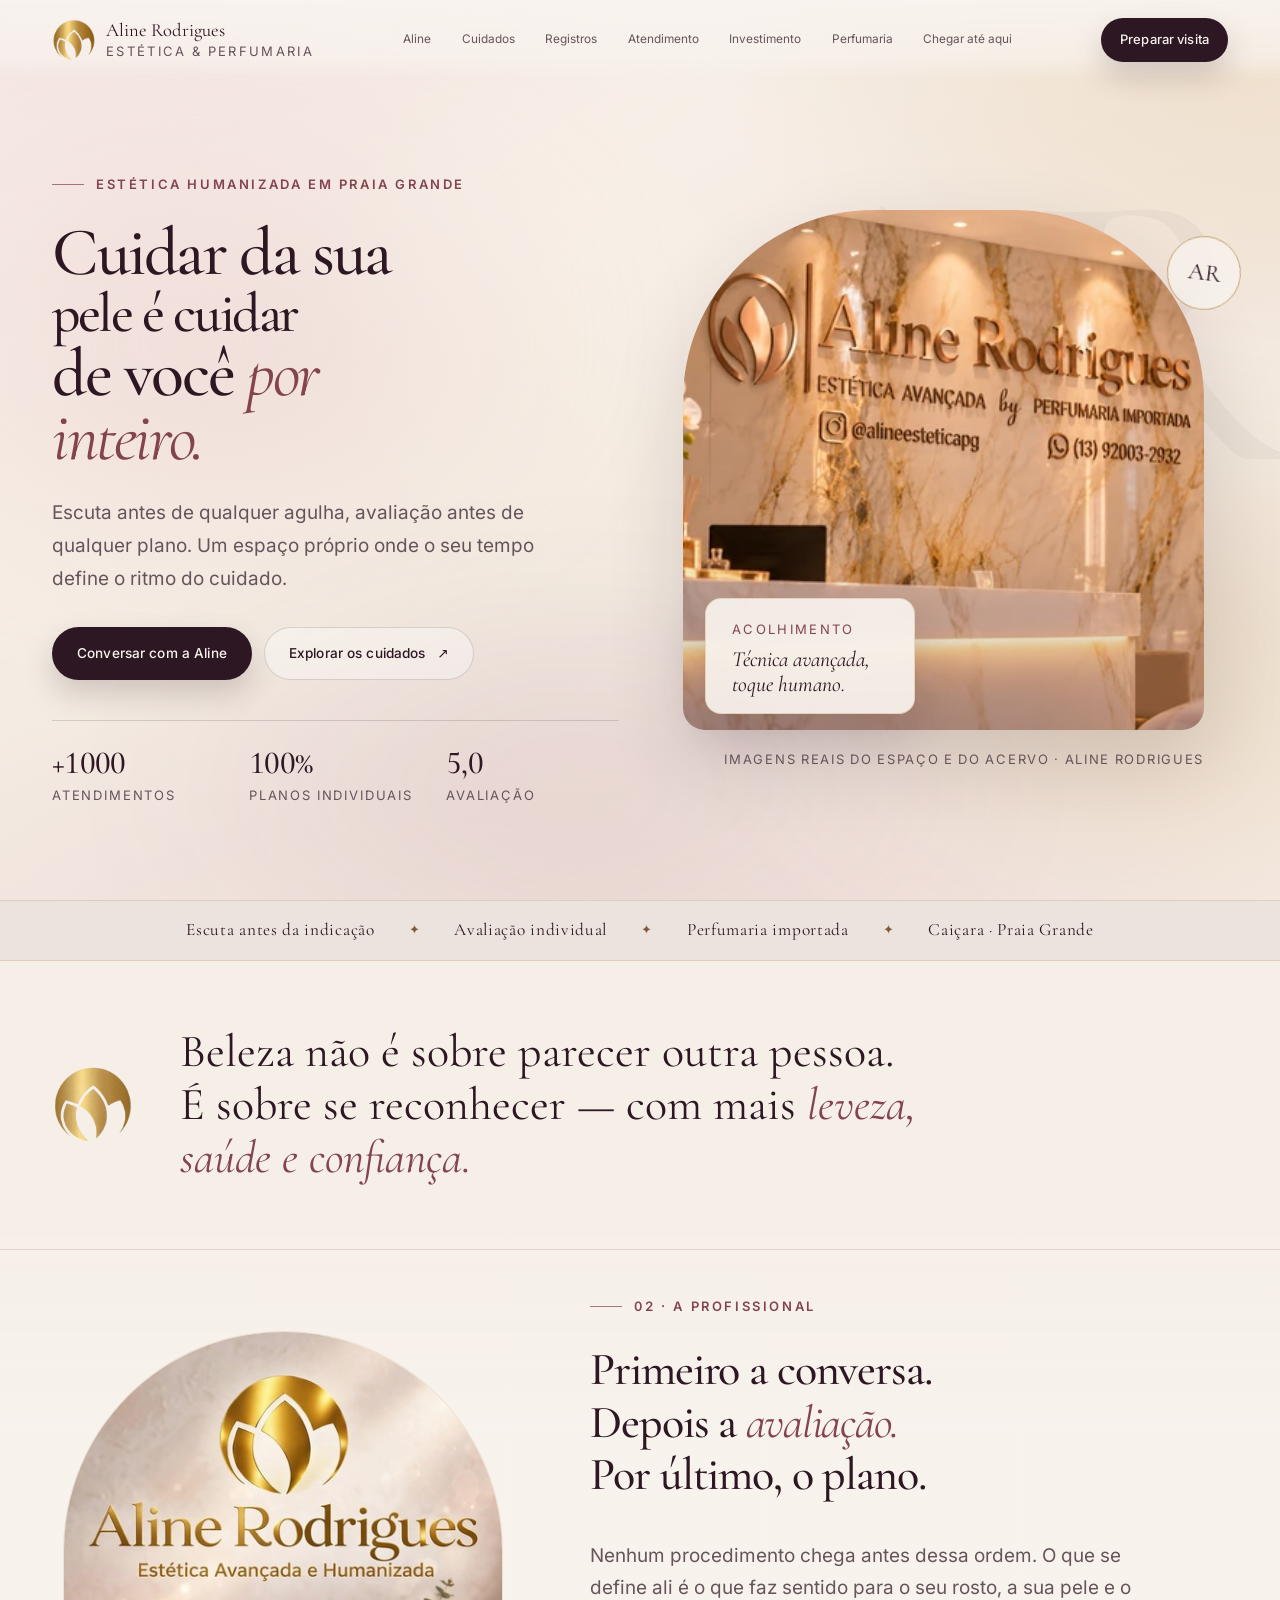
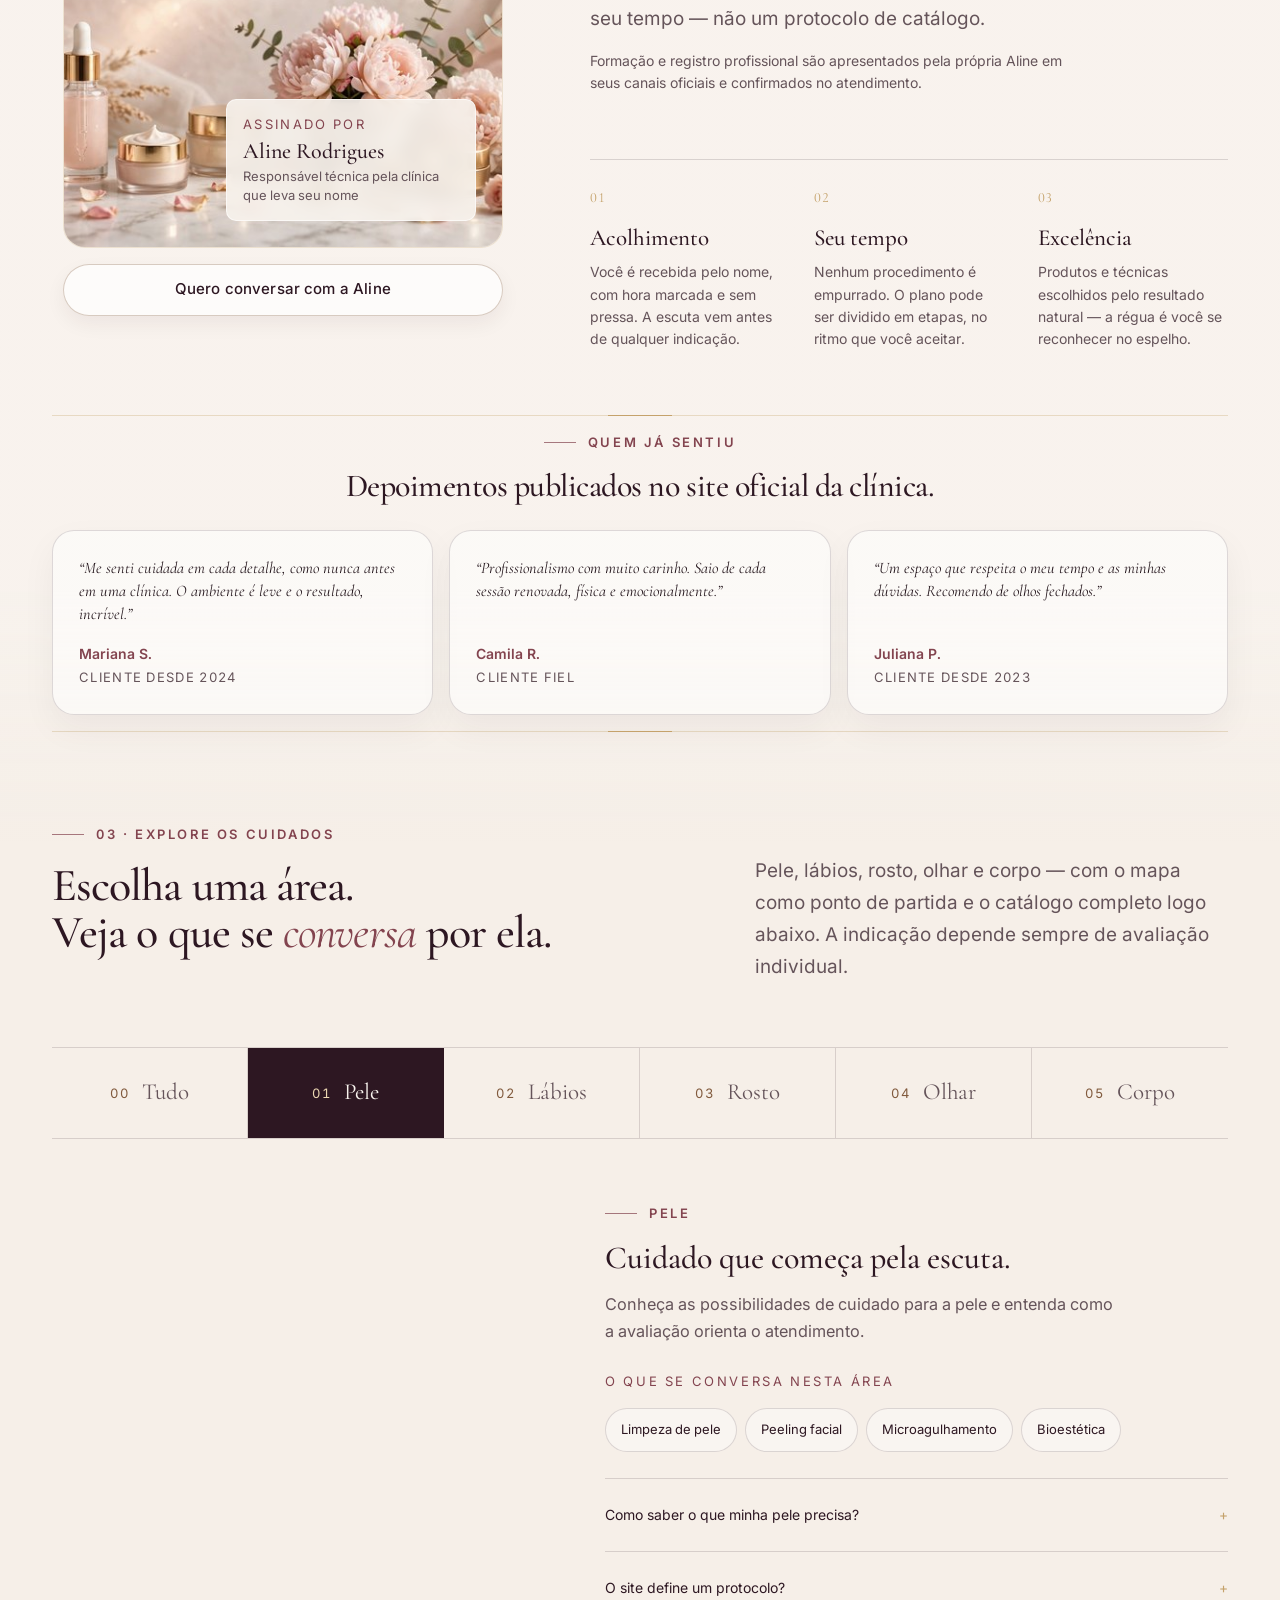
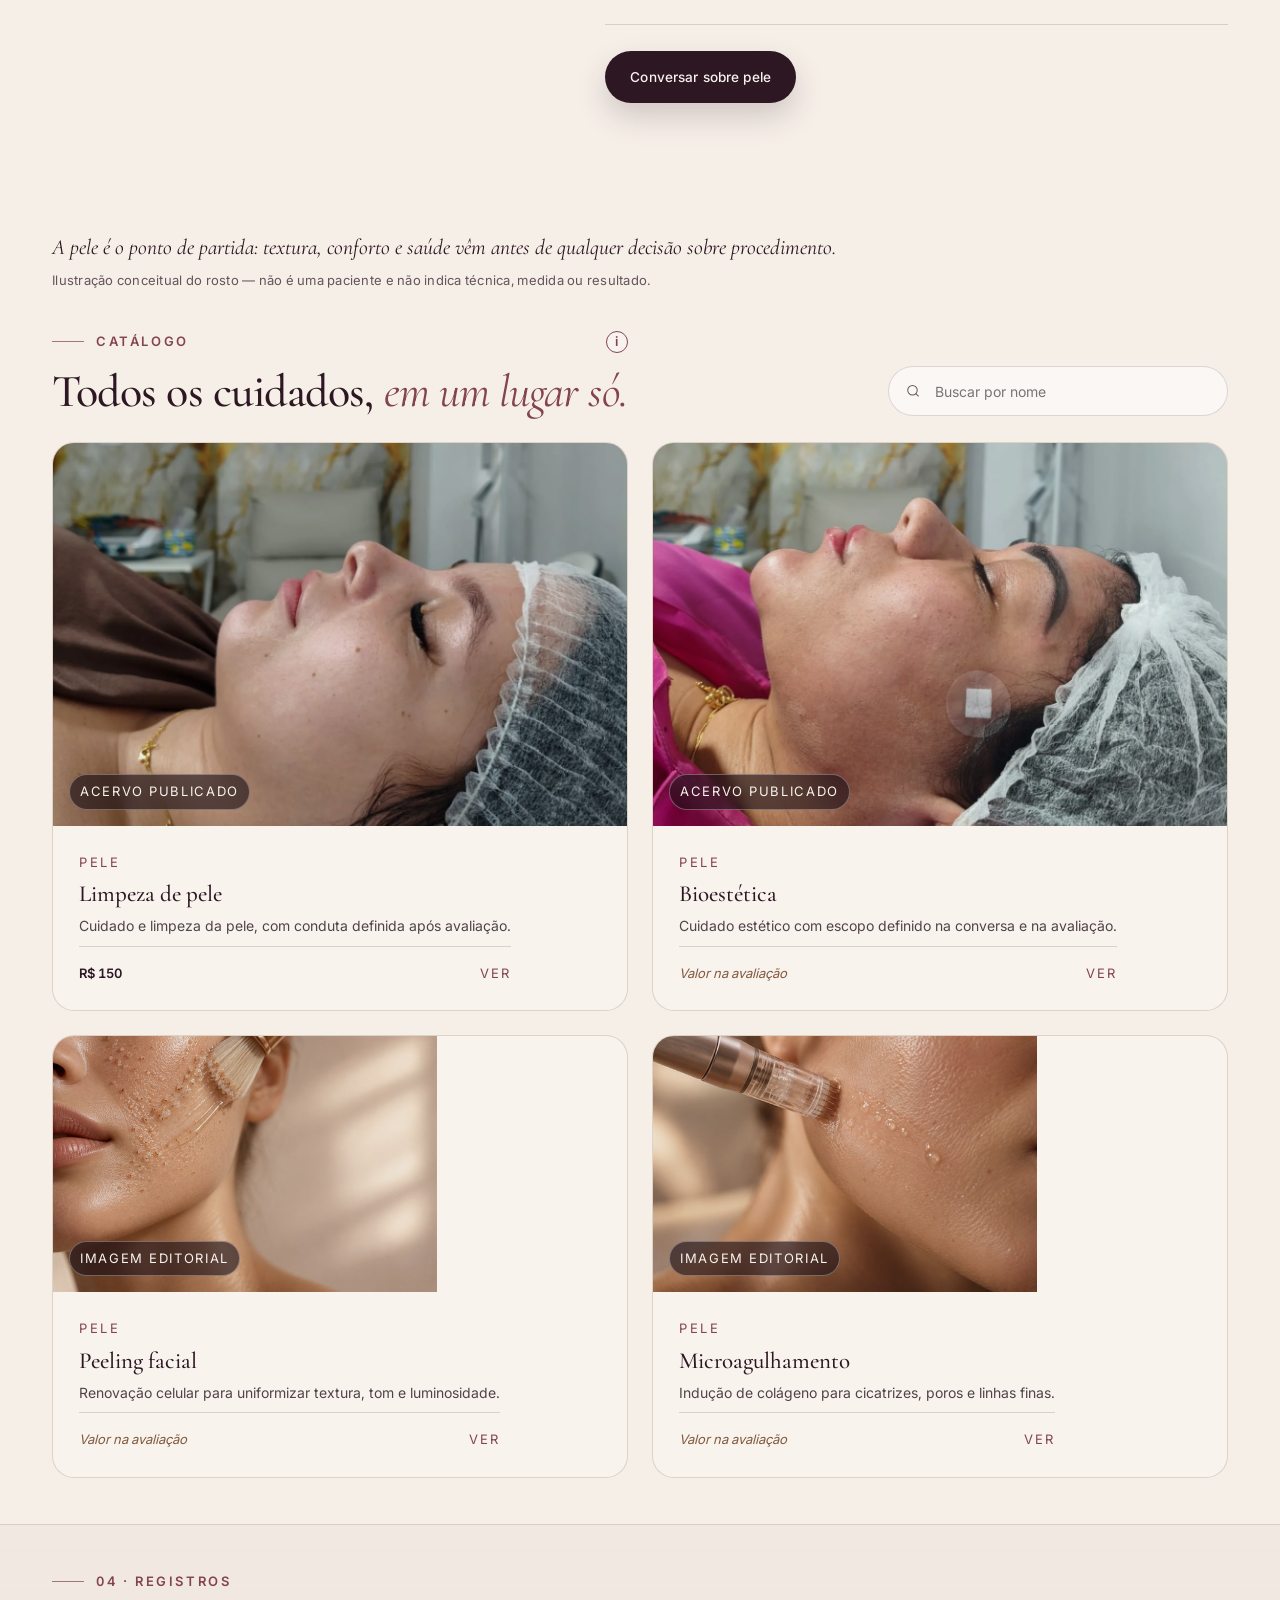
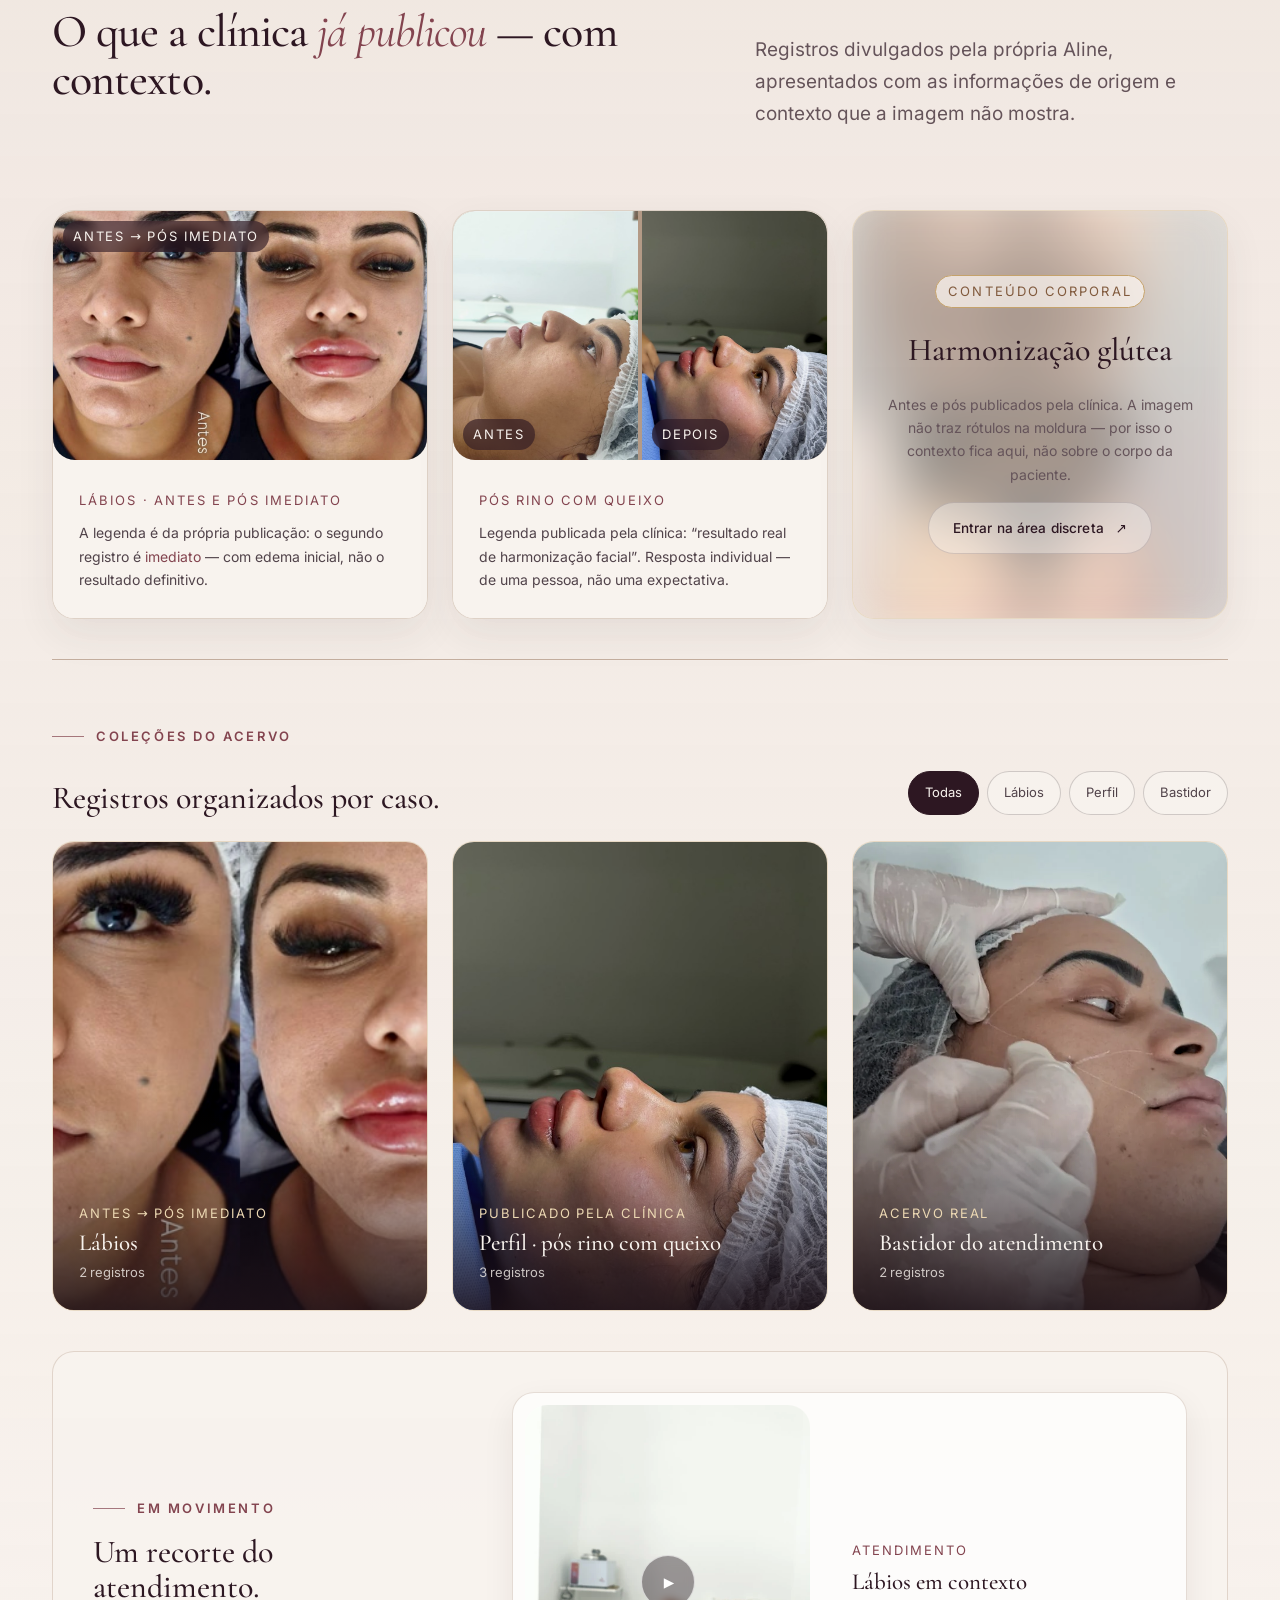
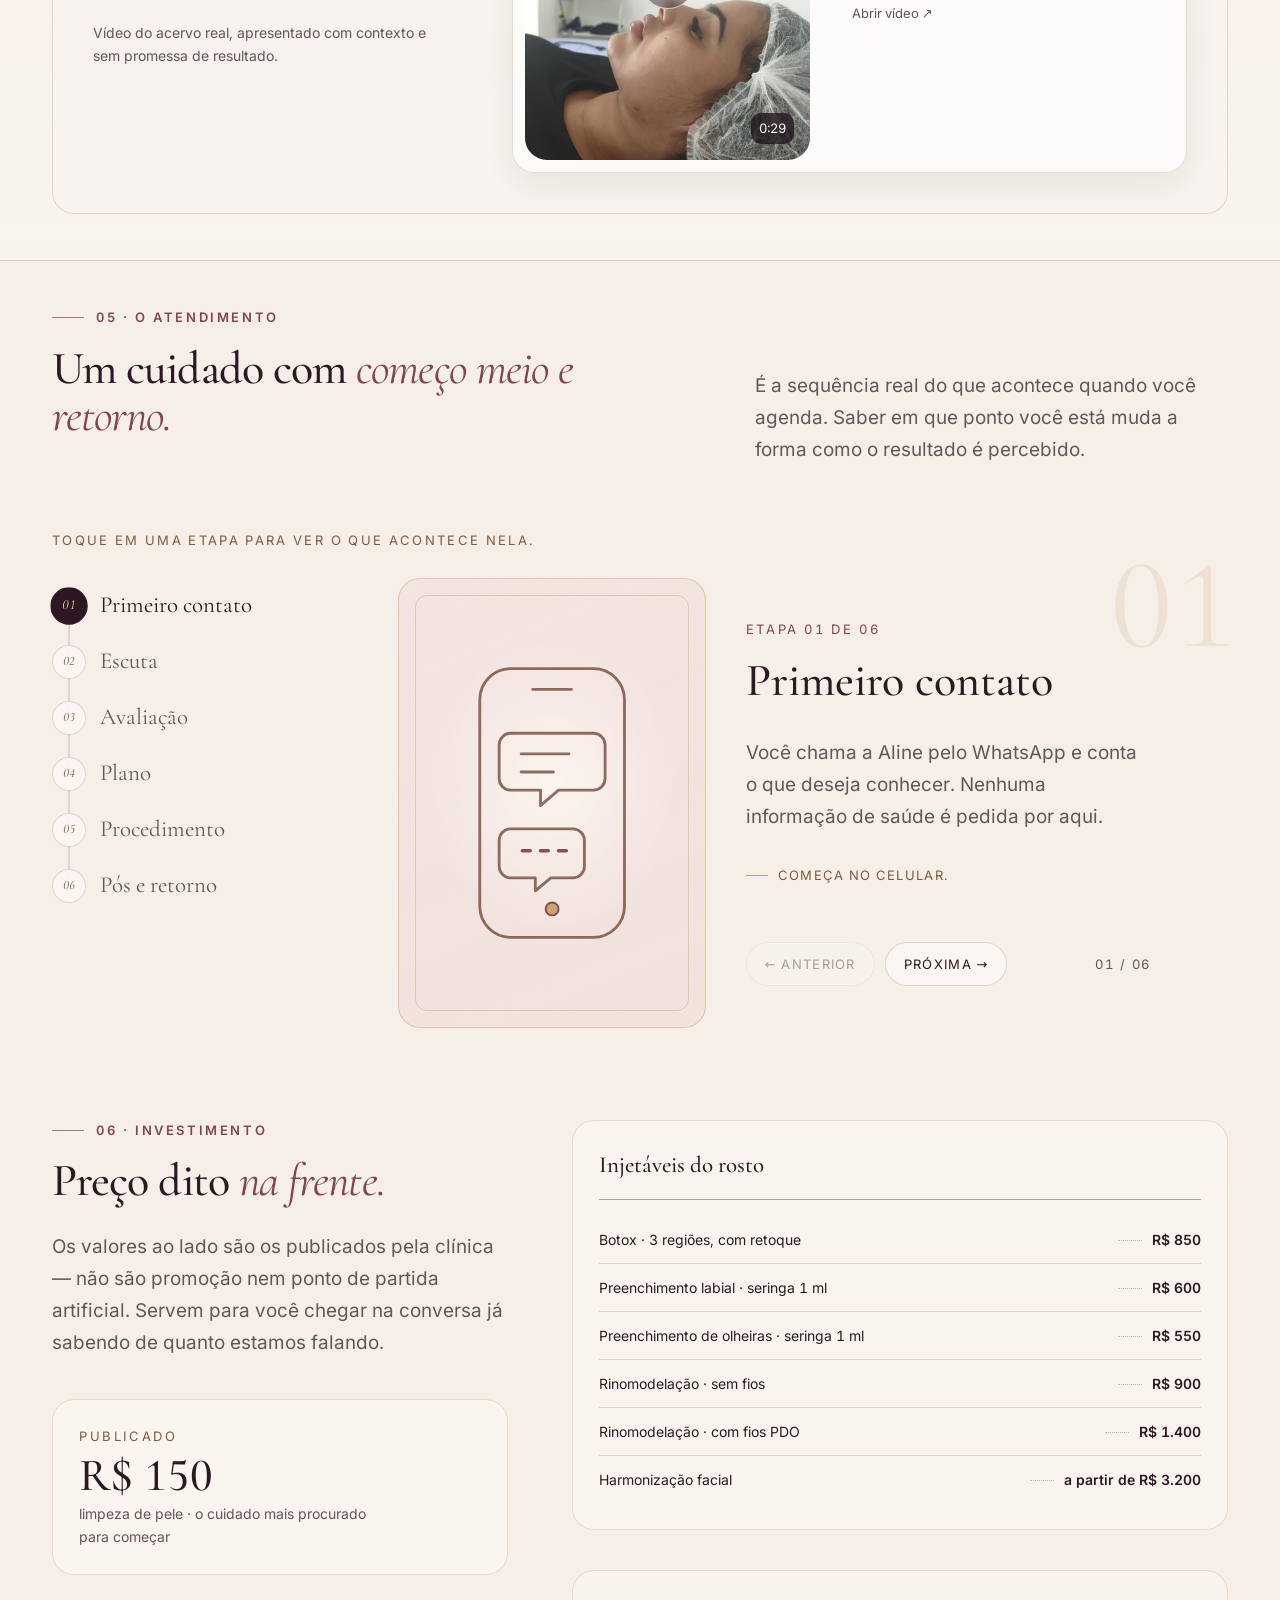
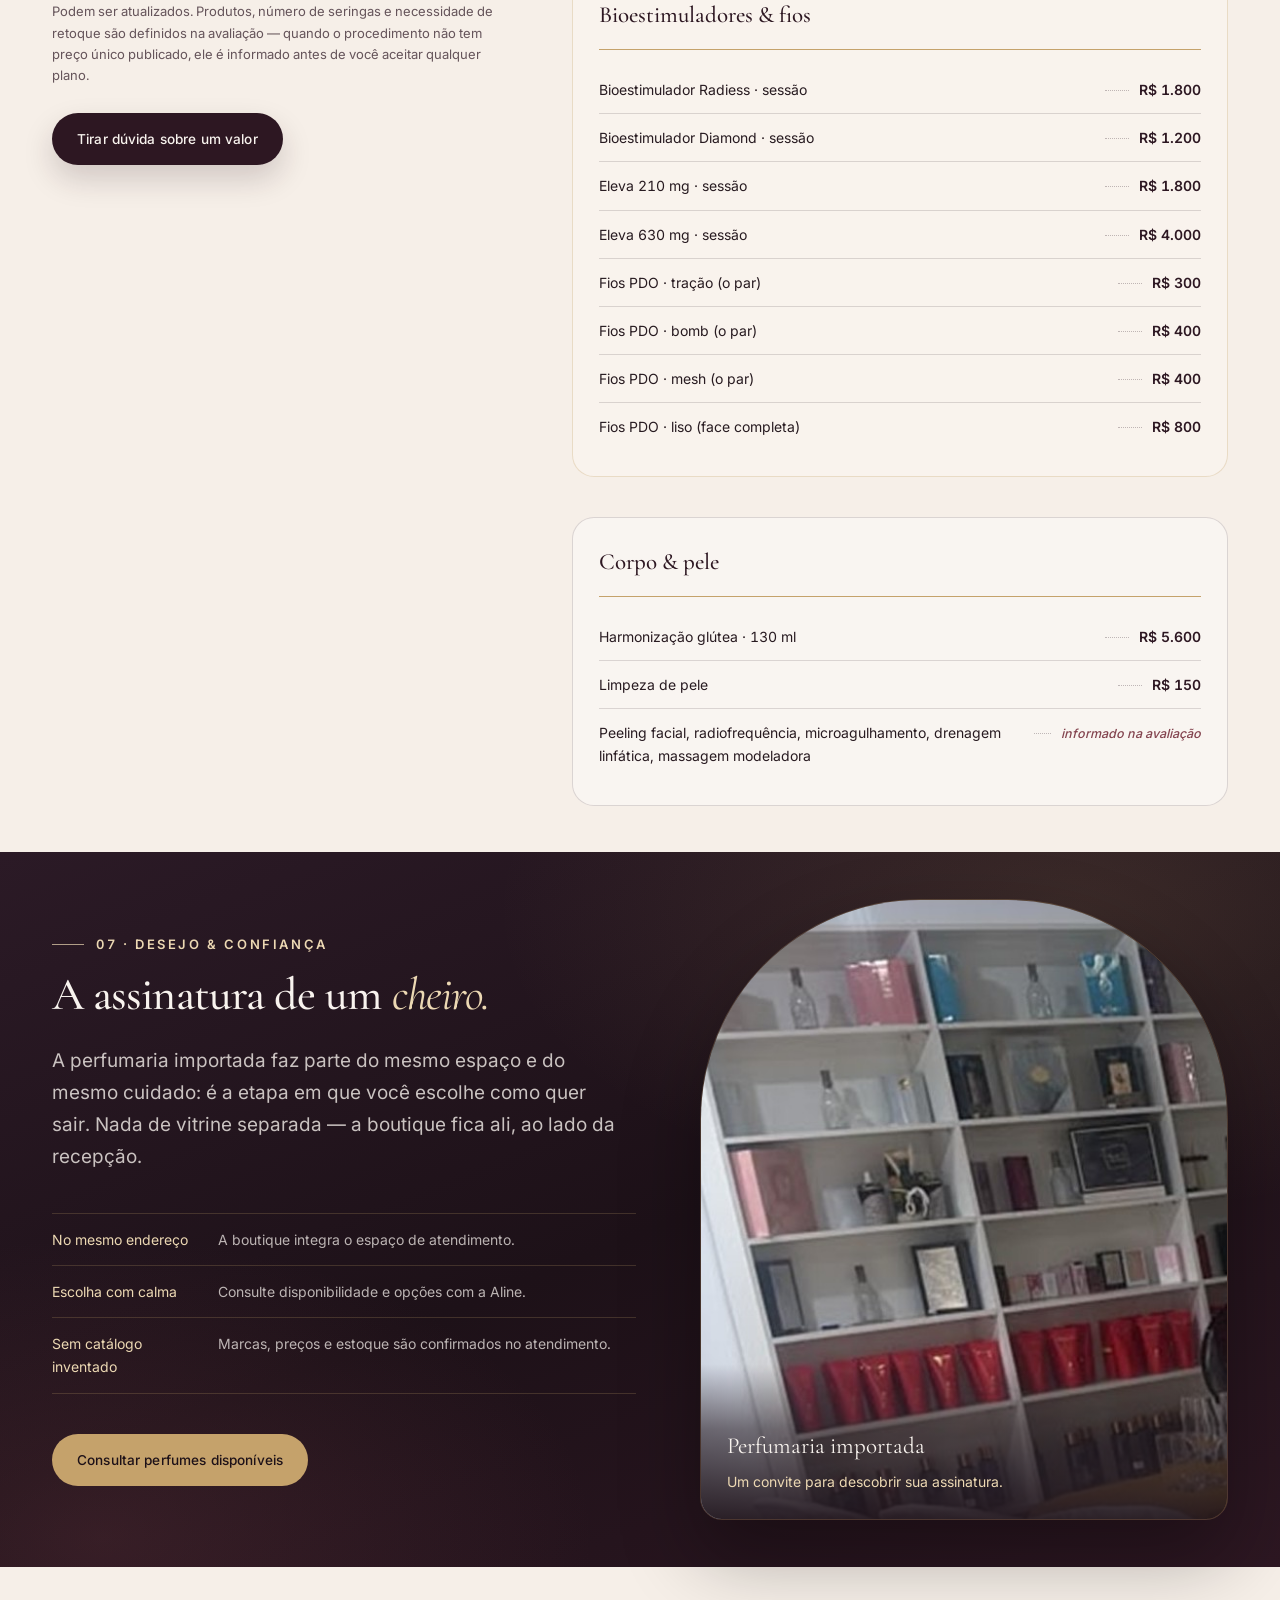
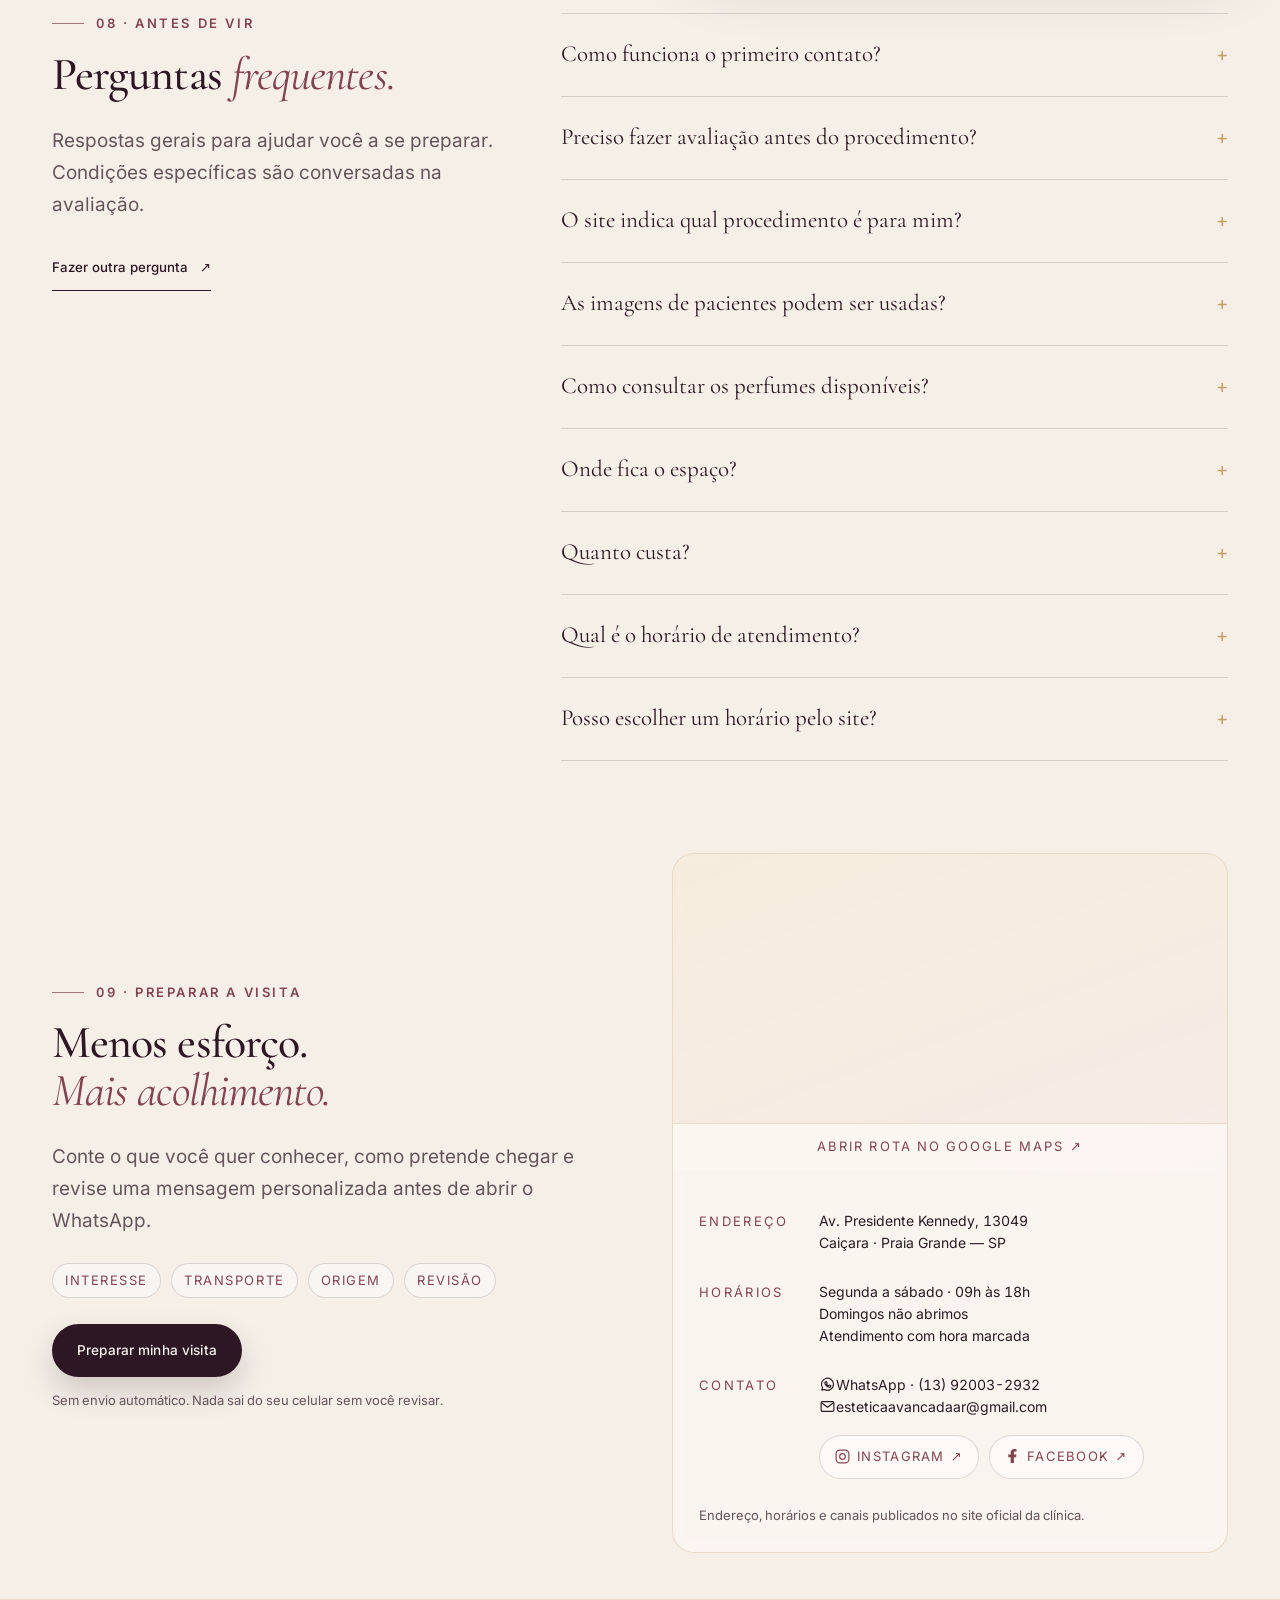
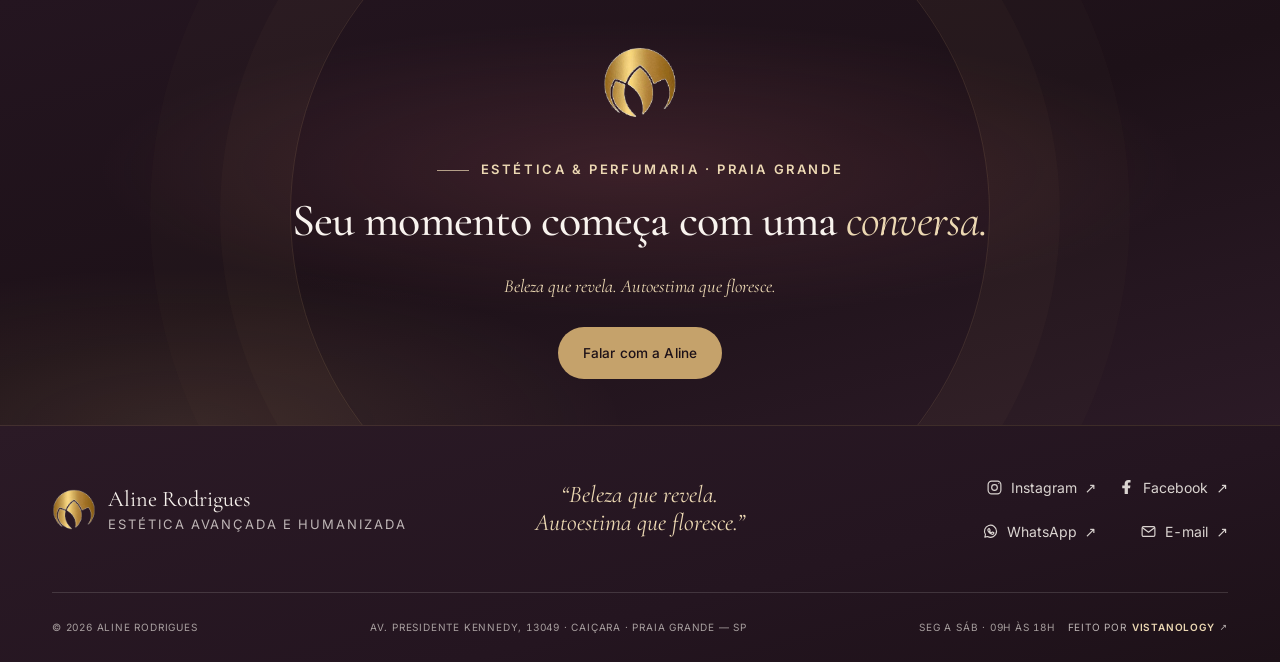
==== commit 00d5d305: "Refine OG share image with editorial premium composition Replace card-style preview with asymmetric " ====
--- a/index.html
+++ b/index.html
@@ -6,25 +6,25 @@
   <meta name="theme-color" content="#f8f3ee">
   <link rel="canonical" href="https://alinerodriguesestetica.com.br/">
   <meta name="robots" content="index,follow,max-image-preview:large">
-  <title>Aline Rodrigues | Estética Avançada e Humanizada</title>
-  <meta name="description" content="Descubra uma experiência de cuidado, beleza e autoestima, pensada especialmente para você.">
-  <meta property="og:title" content="Aline Rodrigues | Estética Avançada e Humanizada">
-  <meta property="og:description" content="Descubra uma experiência de cuidado, beleza e autoestima, pensada especialmente para você.">
-  <meta property="og:image" content="https://alinerodriguesestetica.com.br/og-image.jpg">
-  <meta property="og:image:secure_url" content="https://alinerodriguesestetica.com.br/og-image.jpg">
+  <title>Aline Rodrigues — Estética, Beleza e Bem-Estar</title>
+  <meta name="description" content="Estética avançada com um olhar humano. Tratamentos personalizados para valorizar sua beleza natural e transformar sua relação com o autocuidado.">
+  <meta property="og:title" content="Aline Rodrigues — Estética, Beleza e Bem-Estar">
+  <meta property="og:description" content="Estética avançada com um olhar humano. Tratamentos personalizados para valorizar sua beleza natural e transformar sua relação com o autocuidado.">
+  <meta property="og:image" content="https://alinerodriguesestetica.com.br/og-share-v2.jpg">
+  <meta property="og:image:secure_url" content="https://alinerodriguesestetica.com.br/og-share-v2.jpg">
   <meta property="og:image:type" content="image/jpeg">
   <meta property="og:image:width" content="1200">
   <meta property="og:image:height" content="630">
-  <meta property="og:image:alt" content="Aline Rodrigues — Estética Avançada e Humanizada">
+  <meta property="og:image:alt" content="Aline Rodrigues — Estética Avançada e Humanizada. Sua beleza, sua essência. Um cuidado exclusivamente seu.">
   <meta property="og:url" content="https://alinerodriguesestetica.com.br/">
   <meta property="og:type" content="website">
   <meta property="og:site_name" content="Aline Rodrigues">
   <meta property="og:locale" content="pt_BR">
   <meta name="twitter:card" content="summary_large_image">
-  <meta name="twitter:title" content="Aline Rodrigues | Estética Avançada e Humanizada">
-  <meta name="twitter:description" content="Descubra uma experiência de cuidado, beleza e autoestima, pensada especialmente para você.">
-  <meta name="twitter:image" content="https://alinerodriguesestetica.com.br/og-image.jpg">
-  <meta name="twitter:image:alt" content="Aline Rodrigues — Estética Avançada e Humanizada">
+  <meta name="twitter:title" content="Aline Rodrigues — Estética, Beleza e Bem-Estar">
+  <meta name="twitter:description" content="Estética avançada com um olhar humano. Tratamentos personalizados para valorizar sua beleza natural e transformar sua relação com o autocuidado.">
+  <meta name="twitter:image" content="https://alinerodriguesestetica.com.br/og-share-v2.jpg">
+  <meta name="twitter:image:alt" content="Aline Rodrigues — Estética Avançada e Humanizada. Sua beleza, sua essência. Um cuidado exclusivamente seu.">
   <link rel="icon" href="assets/logo-dourado.svg" type="image/svg+xml">
   <link rel="apple-touch-icon" href="apple-touch-icon.png">
   <link rel="preload" href="assets/media/space/space-acolhimento-1000.webp" imagesrcset="assets/media/space/space-acolhimento-640.webp 640w, assets/media/space/space-acolhimento-1000.webp 1000w, assets/media/space/space-acolhimento-1672.webp 1672w" imagesizes="(max-width: 600px) 92vw, (max-width: 820px) 80vw, 43vw" as="image" fetchpriority="high">
@@ -38,7 +38,7 @@
     "@id": "https://alinerodriguesestetica.com.br/#salao",
     "name": "Aline Rodrigues — Estética Avançada e Perfumaria",
     "url": "https://alinerodriguesestetica.com.br/",
-    "image": "https://alinerodriguesestetica.com.br/og-image.jpg",
+    "image": "https://alinerodriguesestetica.com.br/og-share-v2.jpg",
     "logo": "https://alinerodriguesestetica.com.br/assets/logo-dourado.svg",
     "description": "Estética avançada e humanizada em Praia Grande: escuta antes de qualquer agulha, avaliação individual, cuidados de pele, rosto, olhar, lábios e corpo, perfumaria importada.",
     "telephone": "+55-13-92003-2932",
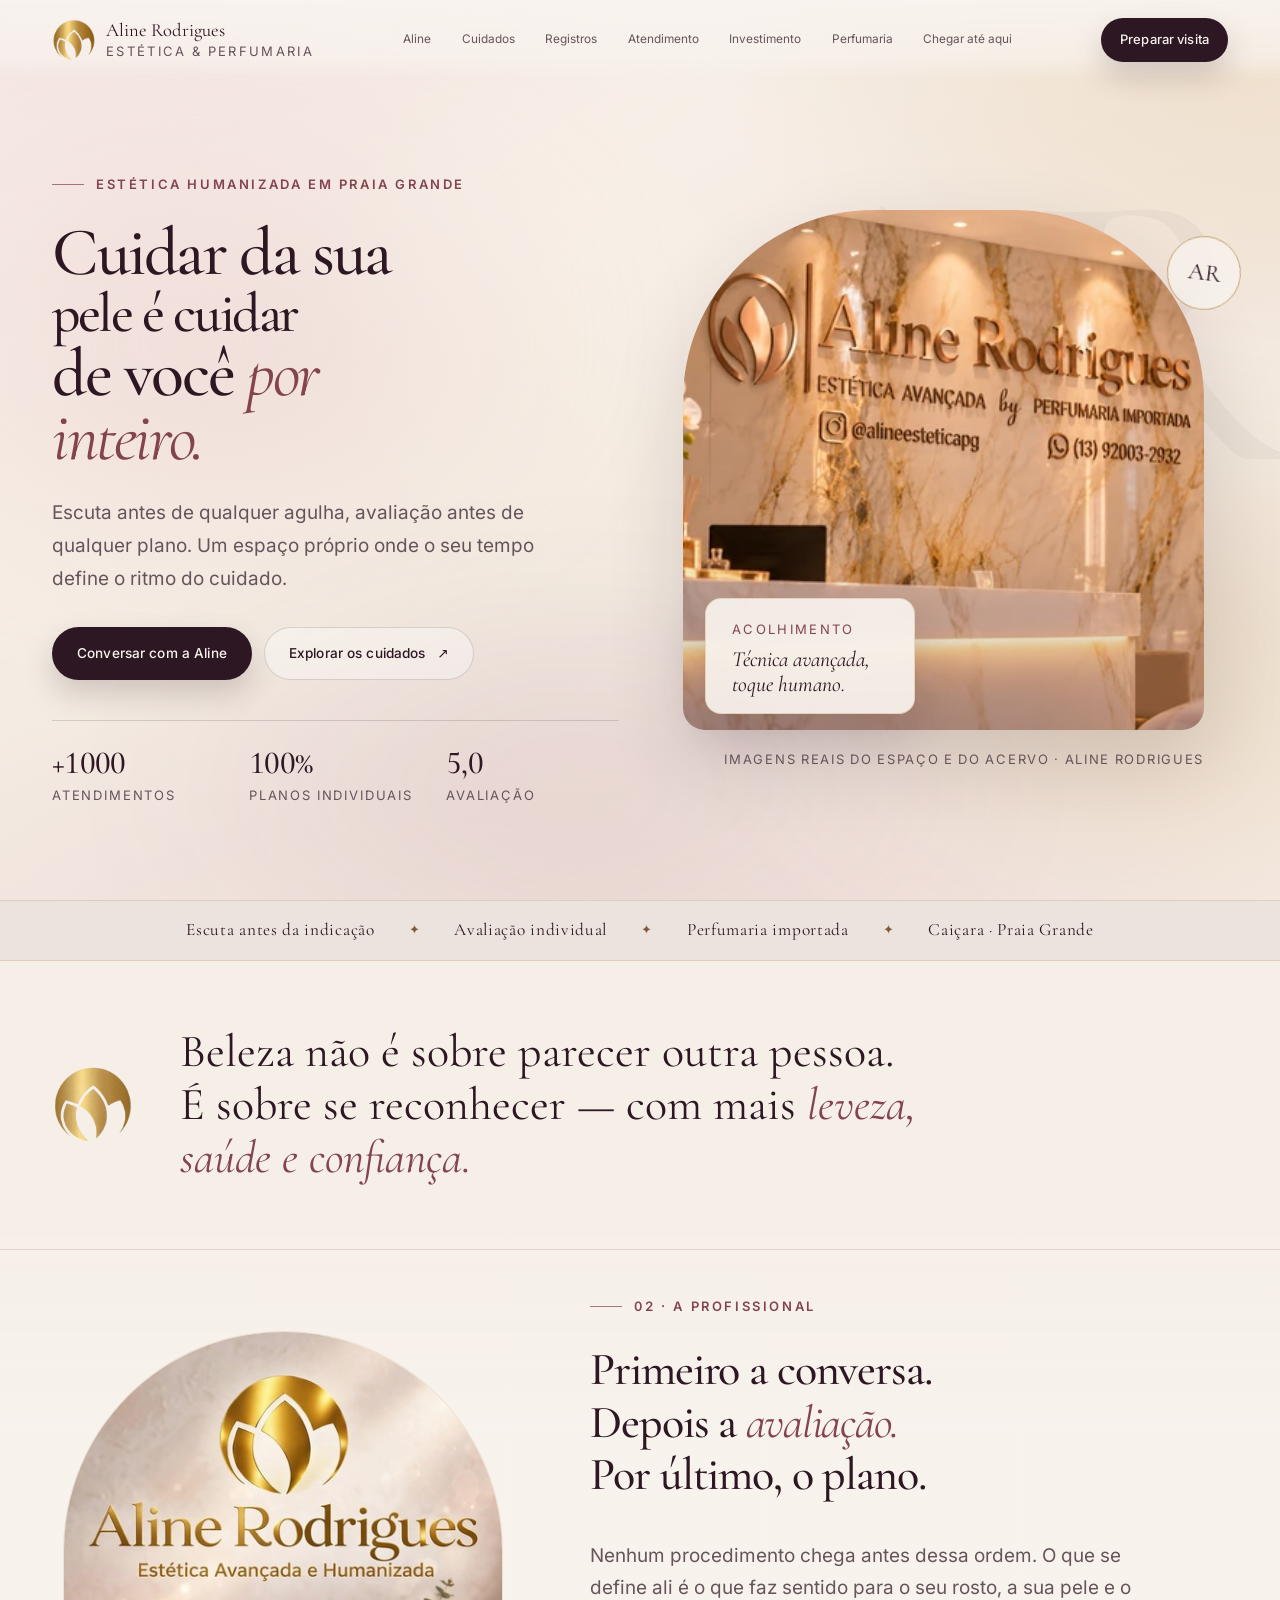
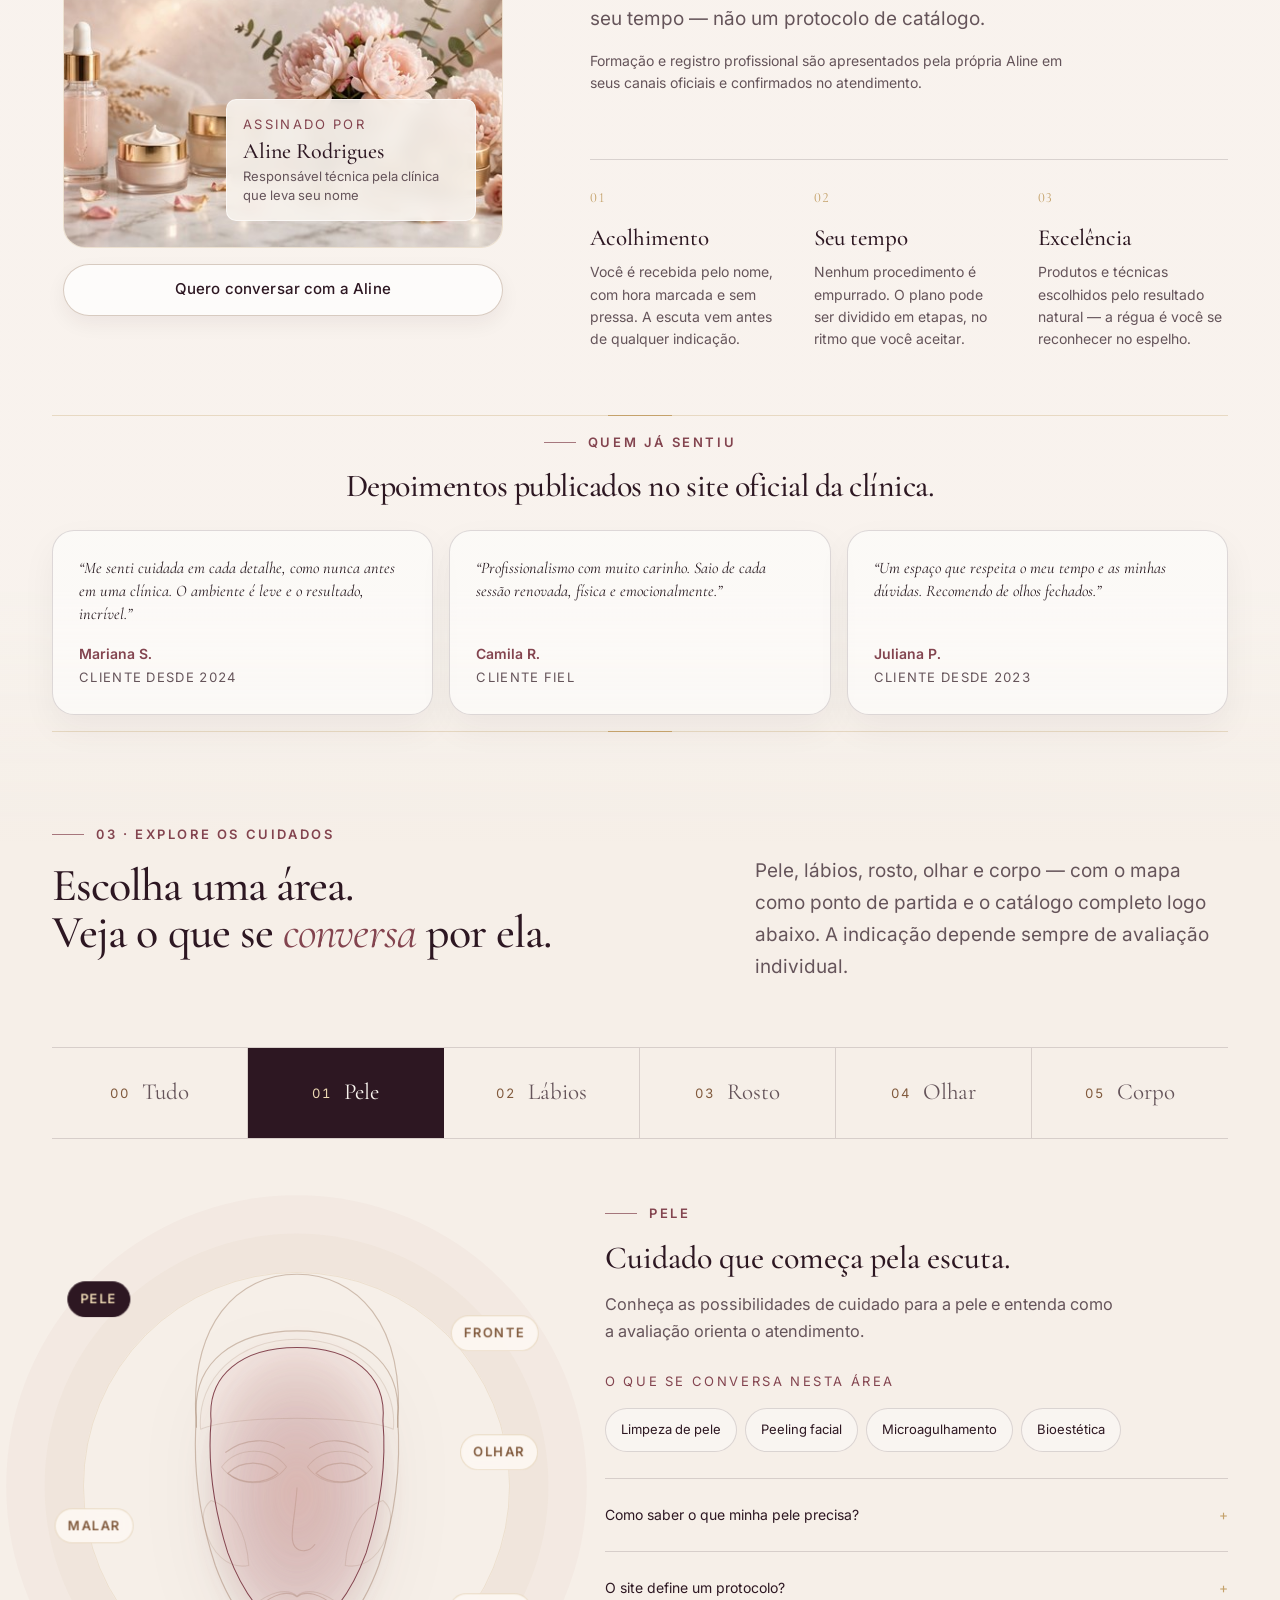
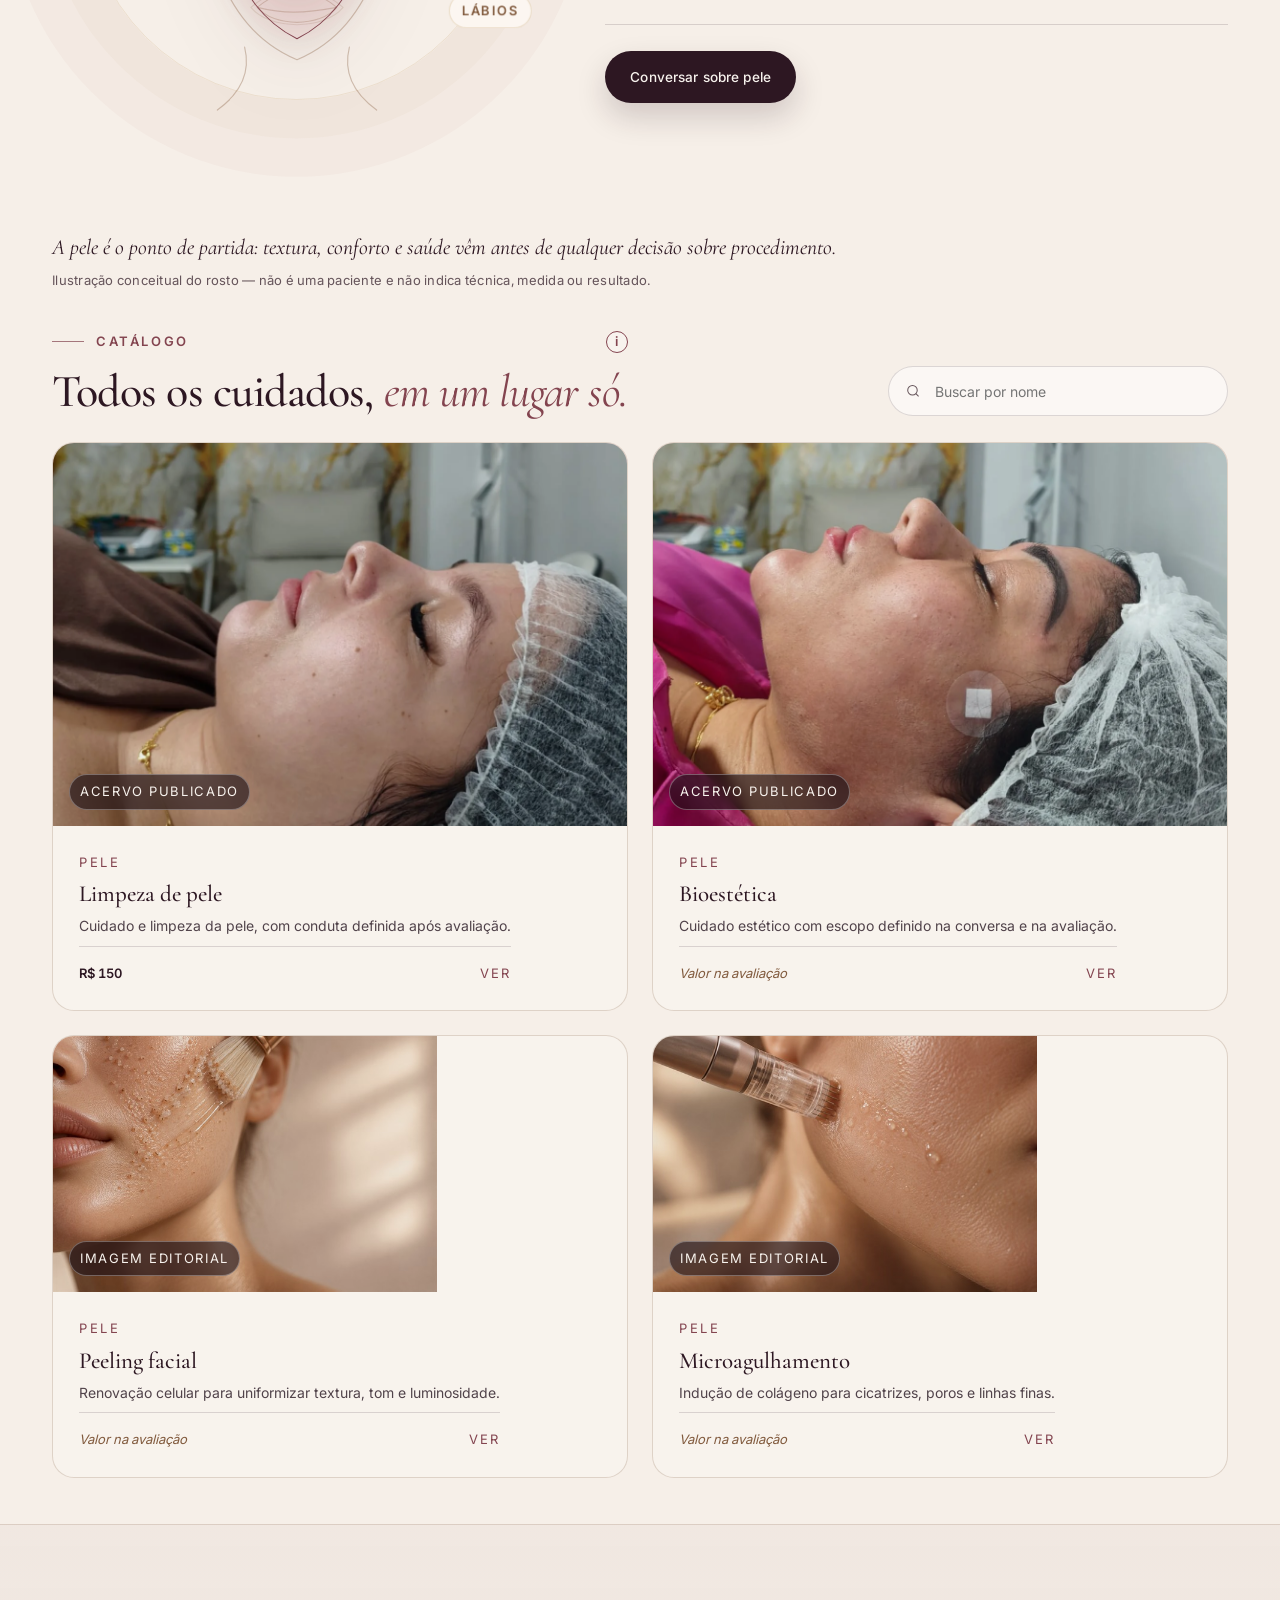
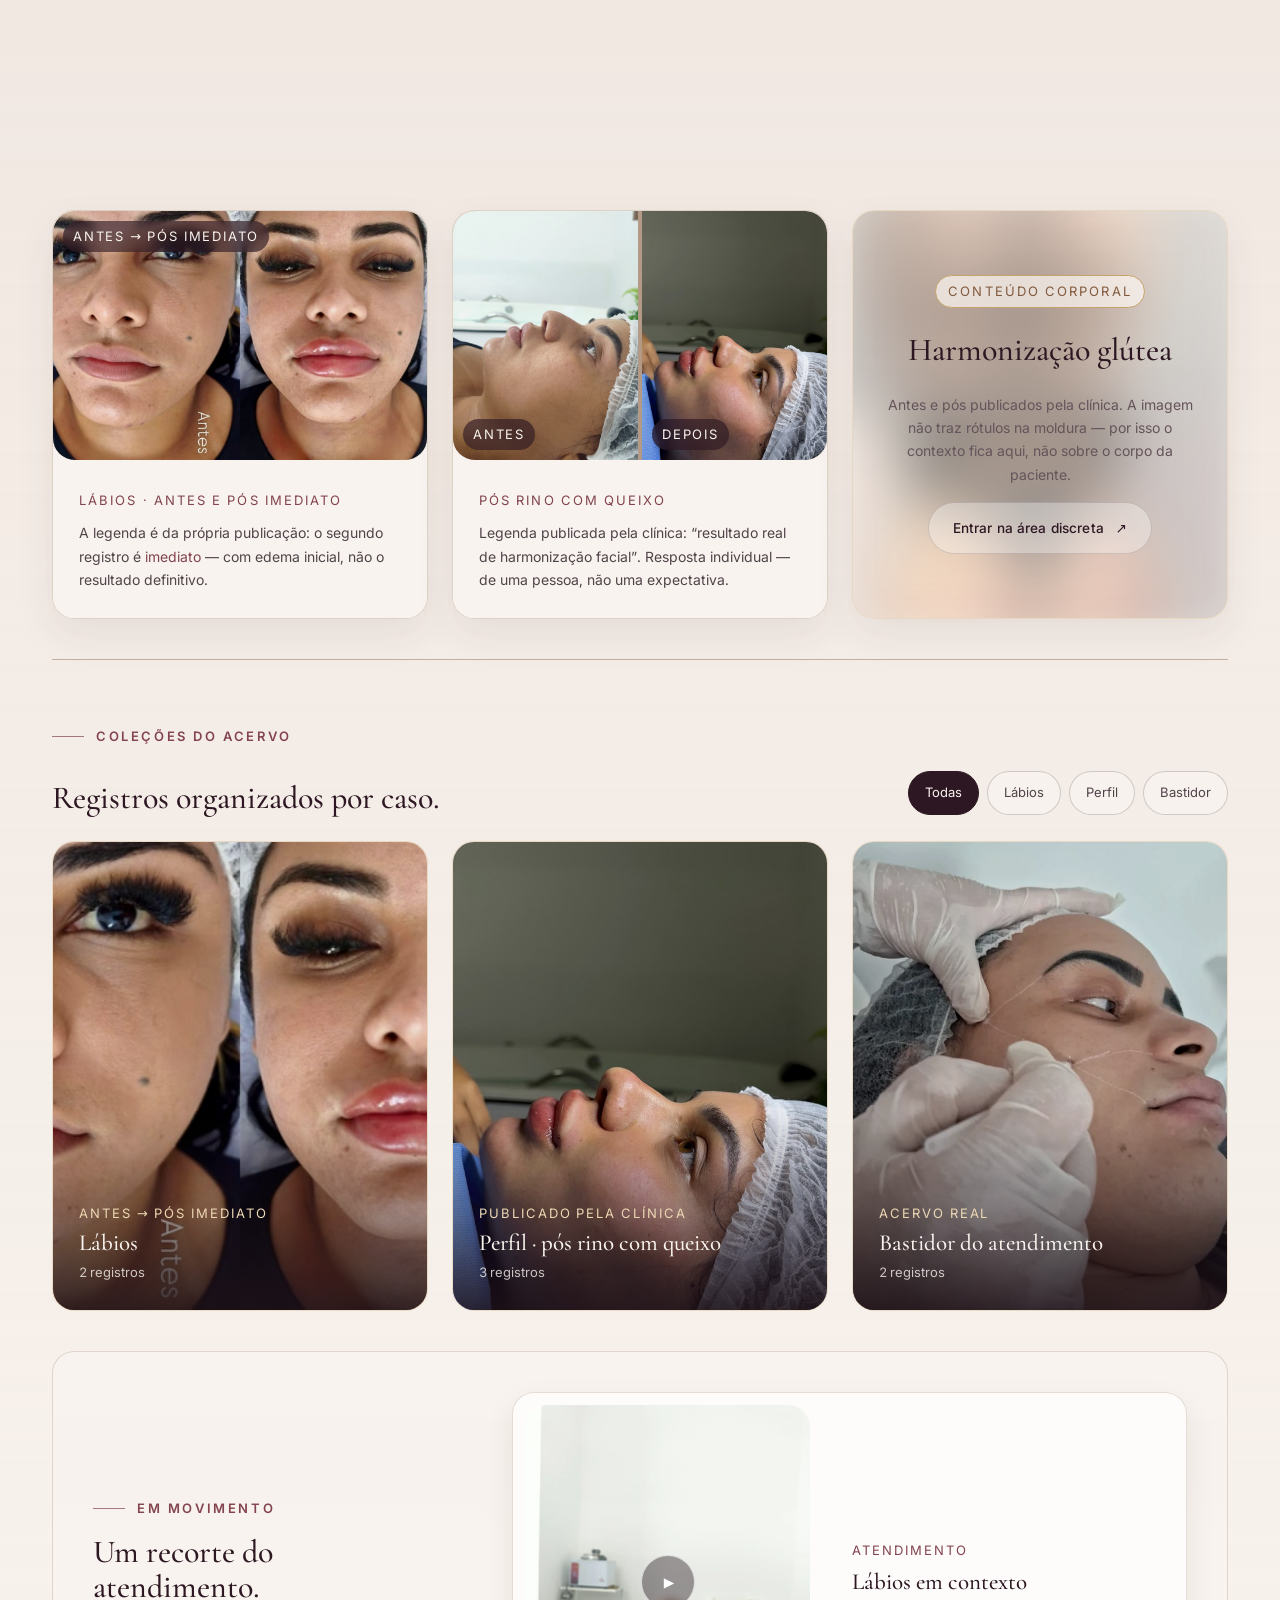
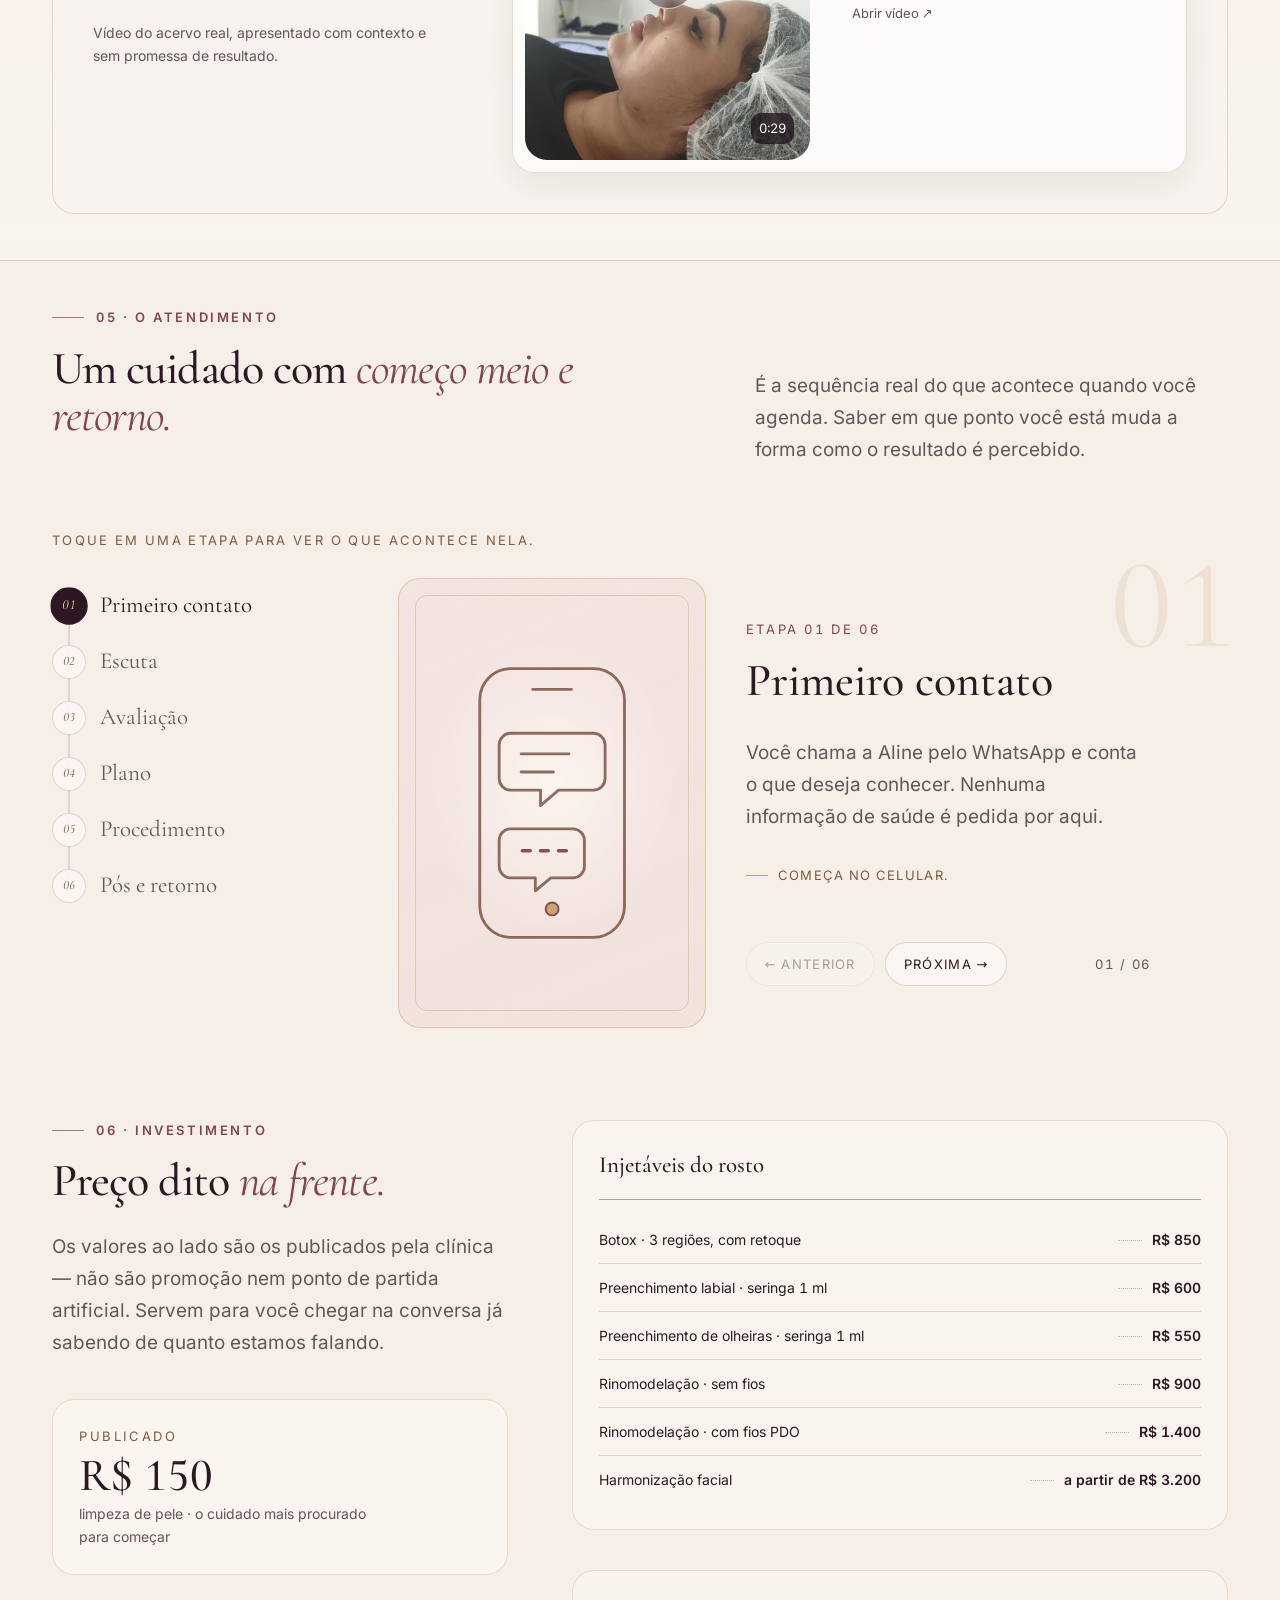
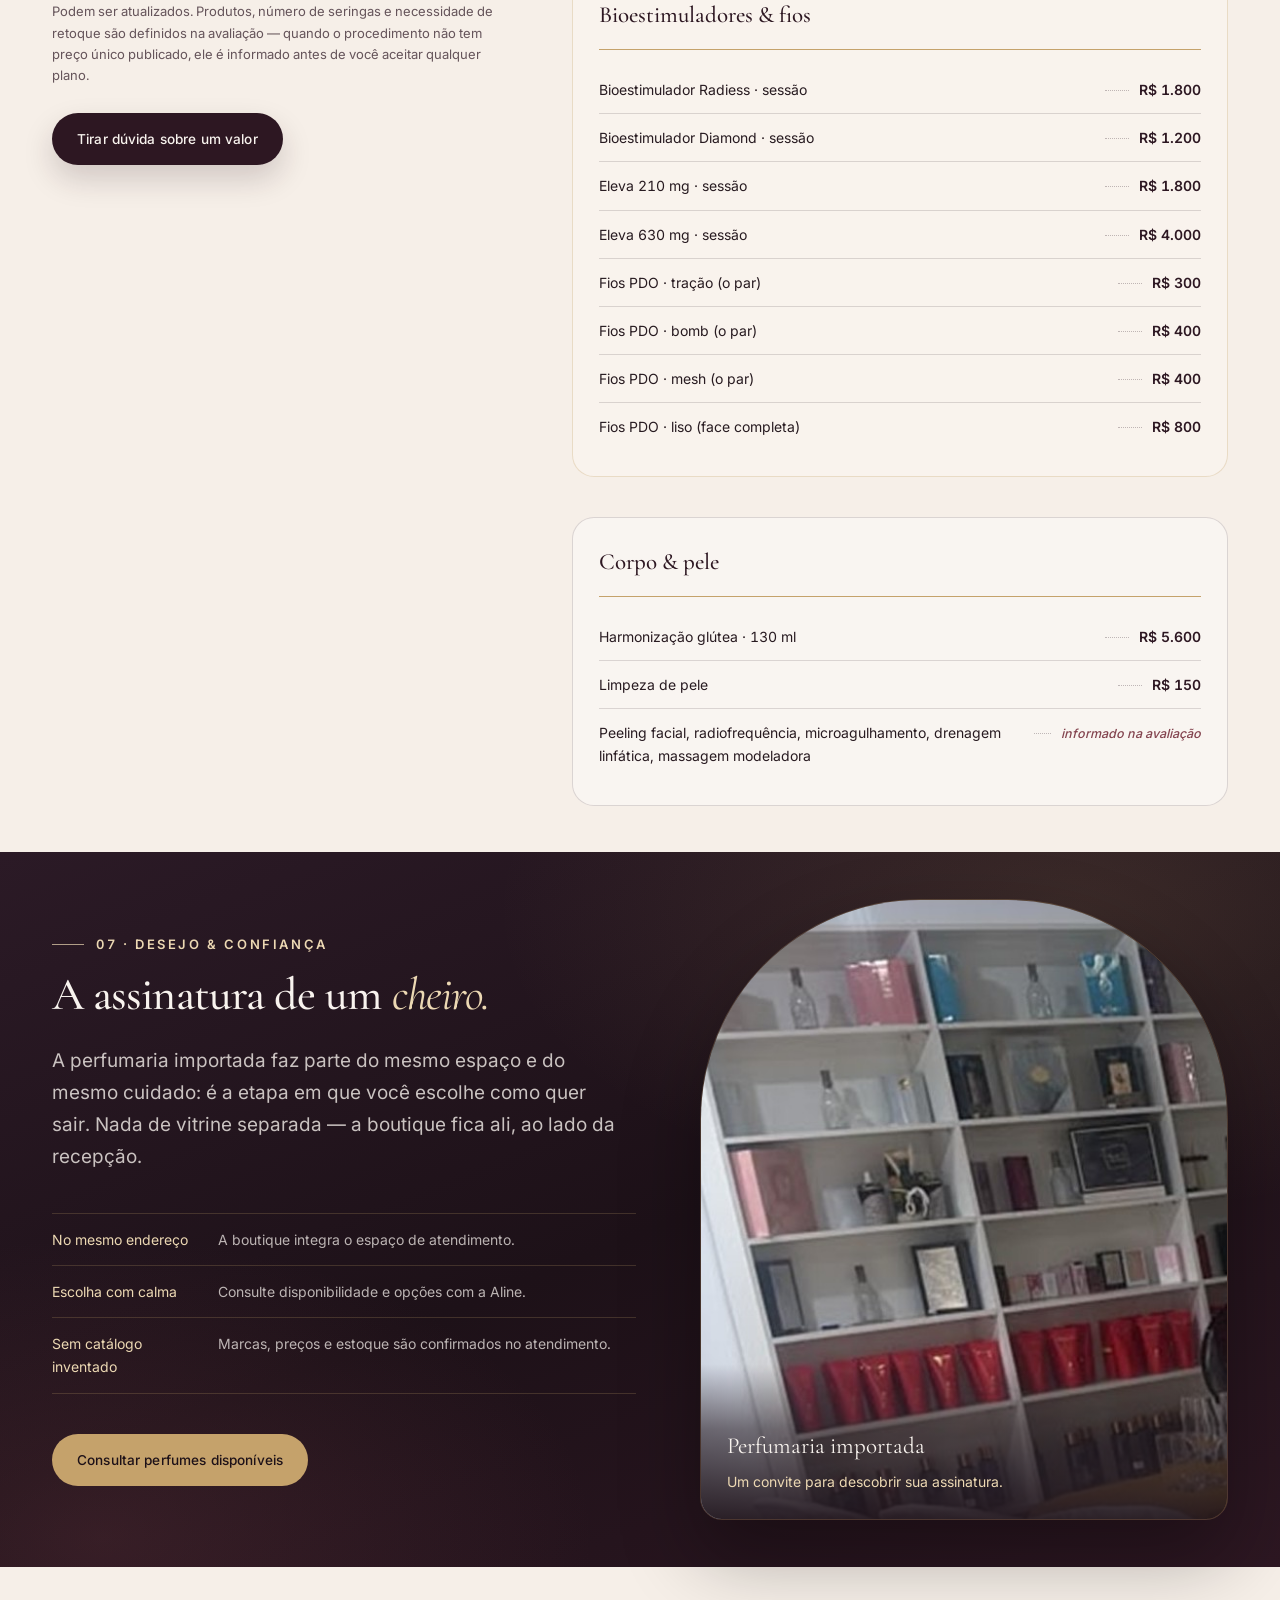
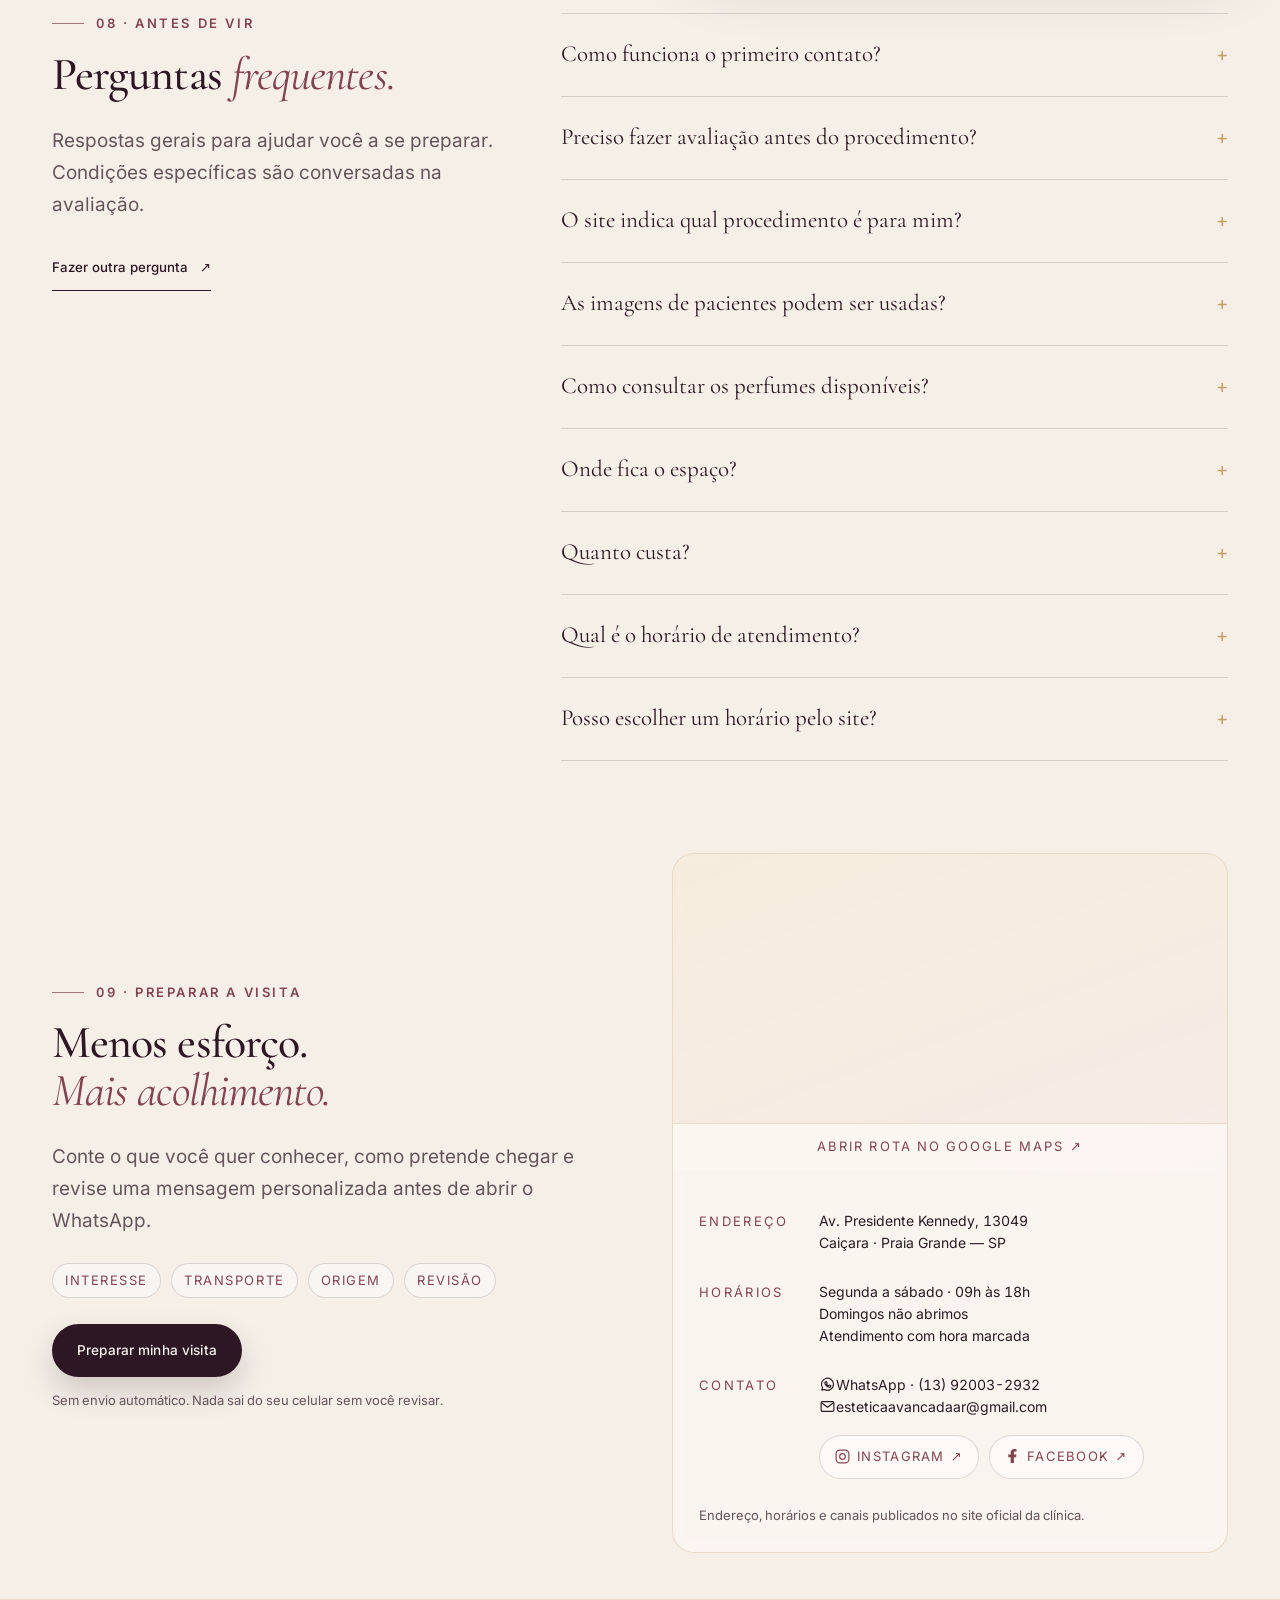
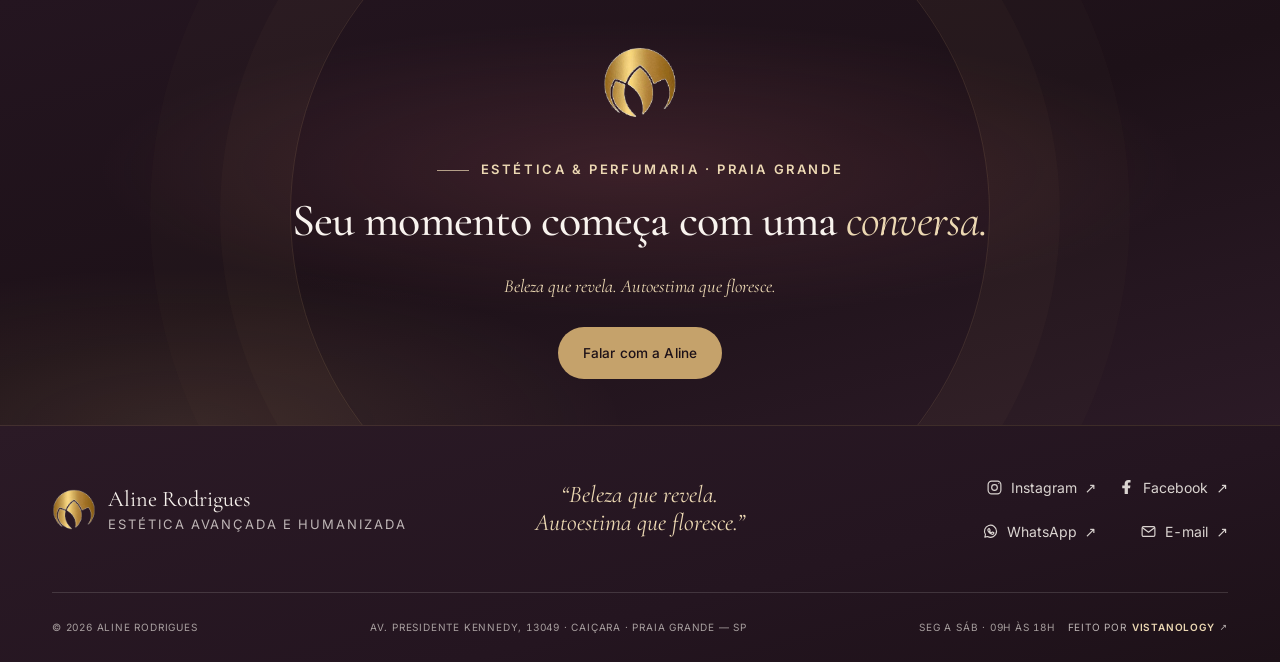
==== commit 573ff0fd: "Use hero space photo in OG share image" ====
--- a/index.html
+++ b/index.html
@@ -10,8 +10,8 @@
   <meta name="description" content="Estética avançada com um olhar humano. Tratamentos personalizados para valorizar sua beleza natural e transformar sua relação com o autocuidado.">
   <meta property="og:title" content="Aline Rodrigues — Estética, Beleza e Bem-Estar">
   <meta property="og:description" content="Estética avançada com um olhar humano. Tratamentos personalizados para valorizar sua beleza natural e transformar sua relação com o autocuidado.">
-  <meta property="og:image" content="https://alinerodriguesestetica.com.br/og-share-v2.jpg">
-  <meta property="og:image:secure_url" content="https://alinerodriguesestetica.com.br/og-share-v2.jpg">
+  <meta property="og:image" content="https://alinerodriguesestetica.com.br/og-share-v3.jpg">
+  <meta property="og:image:secure_url" content="https://alinerodriguesestetica.com.br/og-share-v3.jpg">
   <meta property="og:image:type" content="image/jpeg">
   <meta property="og:image:width" content="1200">
   <meta property="og:image:height" content="630">
@@ -23,7 +23,7 @@
   <meta name="twitter:card" content="summary_large_image">
   <meta name="twitter:title" content="Aline Rodrigues — Estética, Beleza e Bem-Estar">
   <meta name="twitter:description" content="Estética avançada com um olhar humano. Tratamentos personalizados para valorizar sua beleza natural e transformar sua relação com o autocuidado.">
-  <meta name="twitter:image" content="https://alinerodriguesestetica.com.br/og-share-v2.jpg">
+  <meta name="twitter:image" content="https://alinerodriguesestetica.com.br/og-share-v3.jpg">
   <meta name="twitter:image:alt" content="Aline Rodrigues — Estética Avançada e Humanizada. Sua beleza, sua essência. Um cuidado exclusivamente seu.">
   <link rel="icon" href="assets/logo-dourado.svg" type="image/svg+xml">
   <link rel="apple-touch-icon" href="apple-touch-icon.png">
@@ -38,7 +38,7 @@
     "@id": "https://alinerodriguesestetica.com.br/#salao",
     "name": "Aline Rodrigues — Estética Avançada e Perfumaria",
     "url": "https://alinerodriguesestetica.com.br/",
-    "image": "https://alinerodriguesestetica.com.br/og-share-v2.jpg",
+    "image": "https://alinerodriguesestetica.com.br/og-share-v3.jpg",
     "logo": "https://alinerodriguesestetica.com.br/assets/logo-dourado.svg",
     "description": "Estética avançada e humanizada em Praia Grande: escuta antes de qualquer agulha, avaliação individual, cuidados de pele, rosto, olhar, lábios e corpo, perfumaria importada.",
     "telephone": "+55-13-92003-2932",
